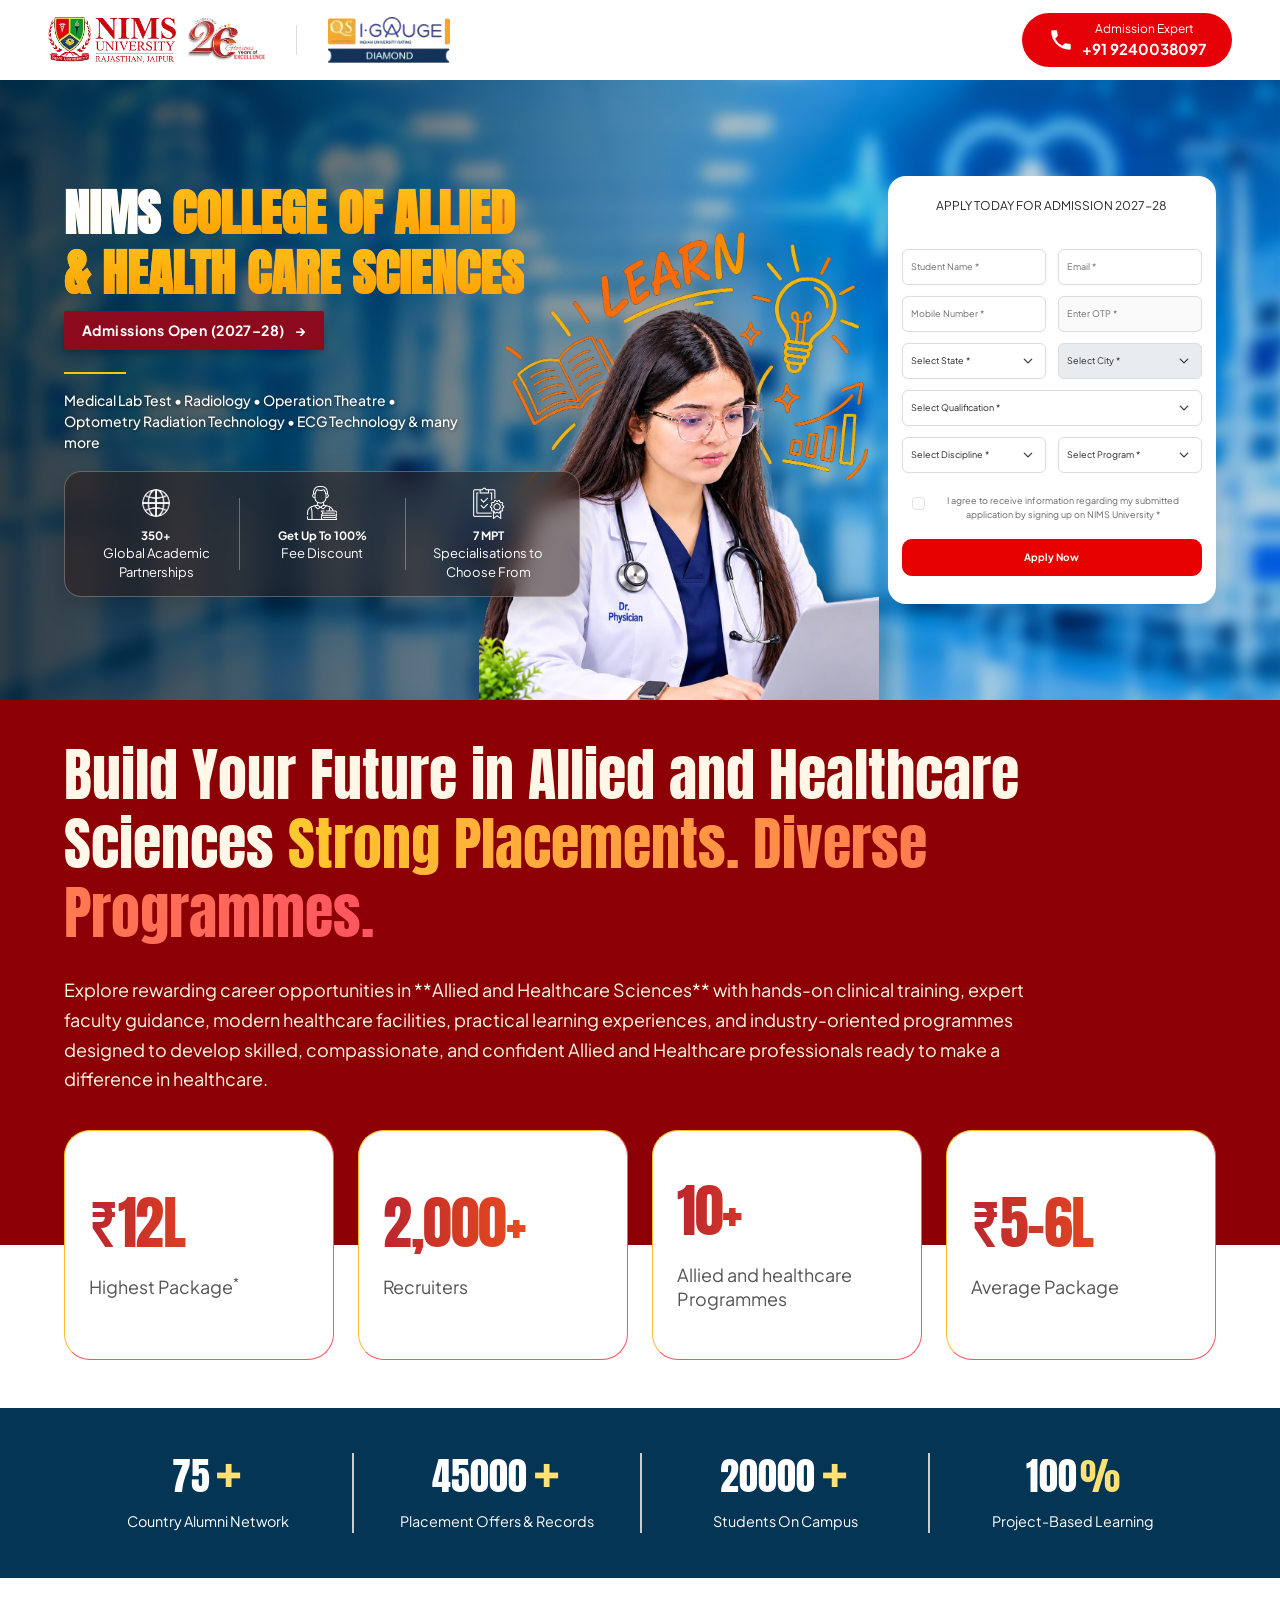
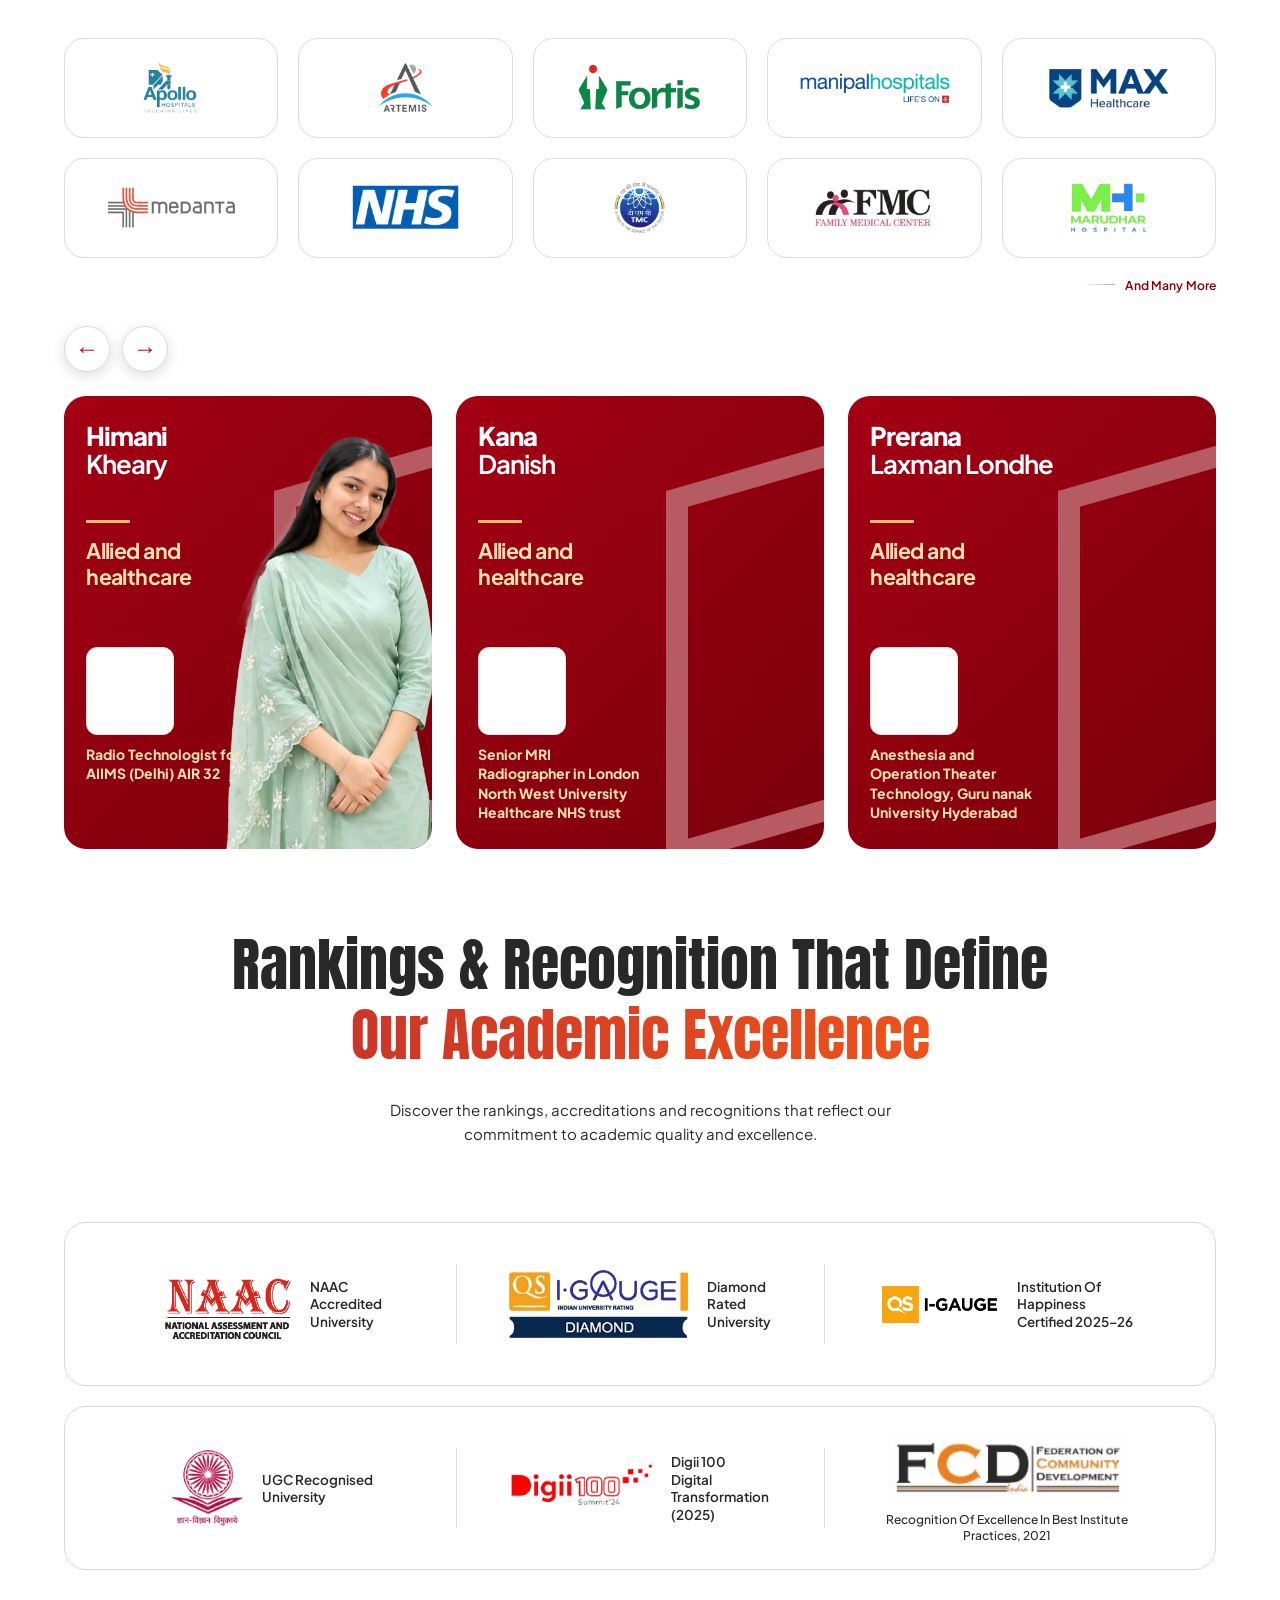
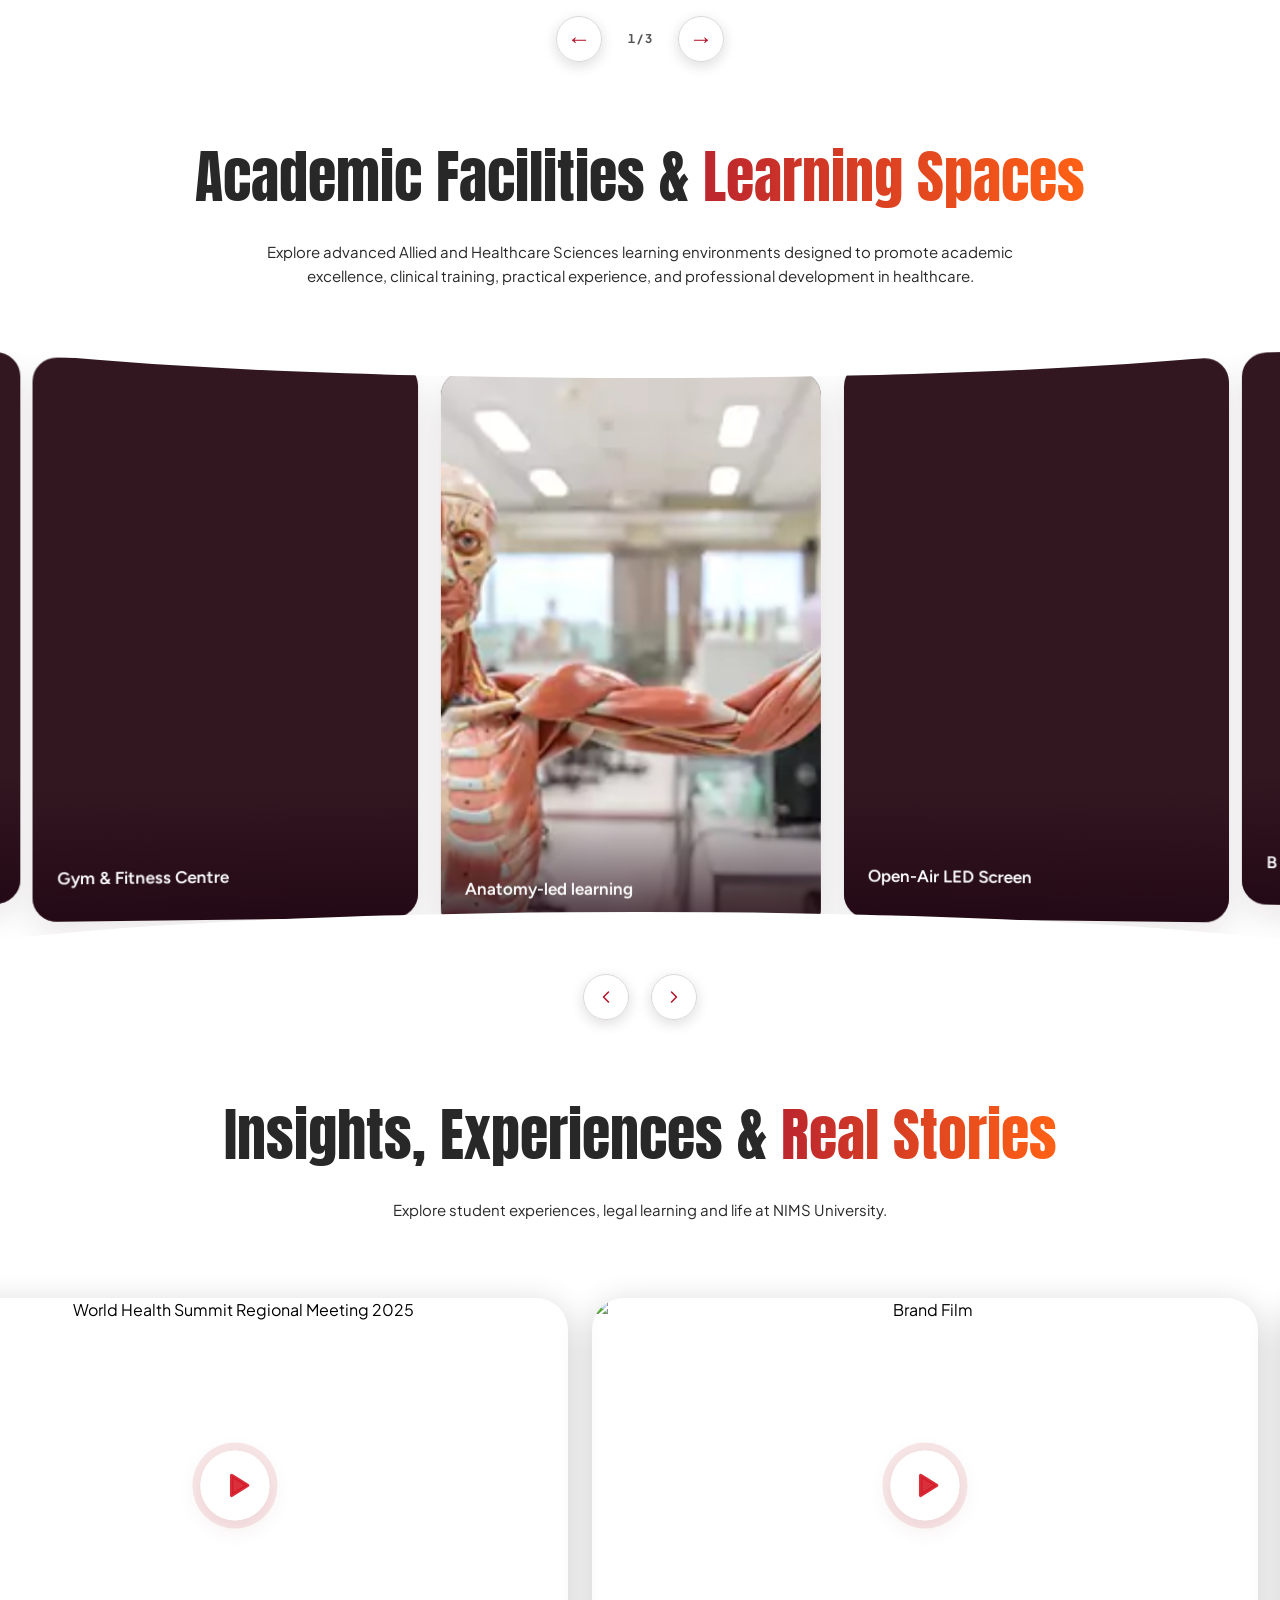
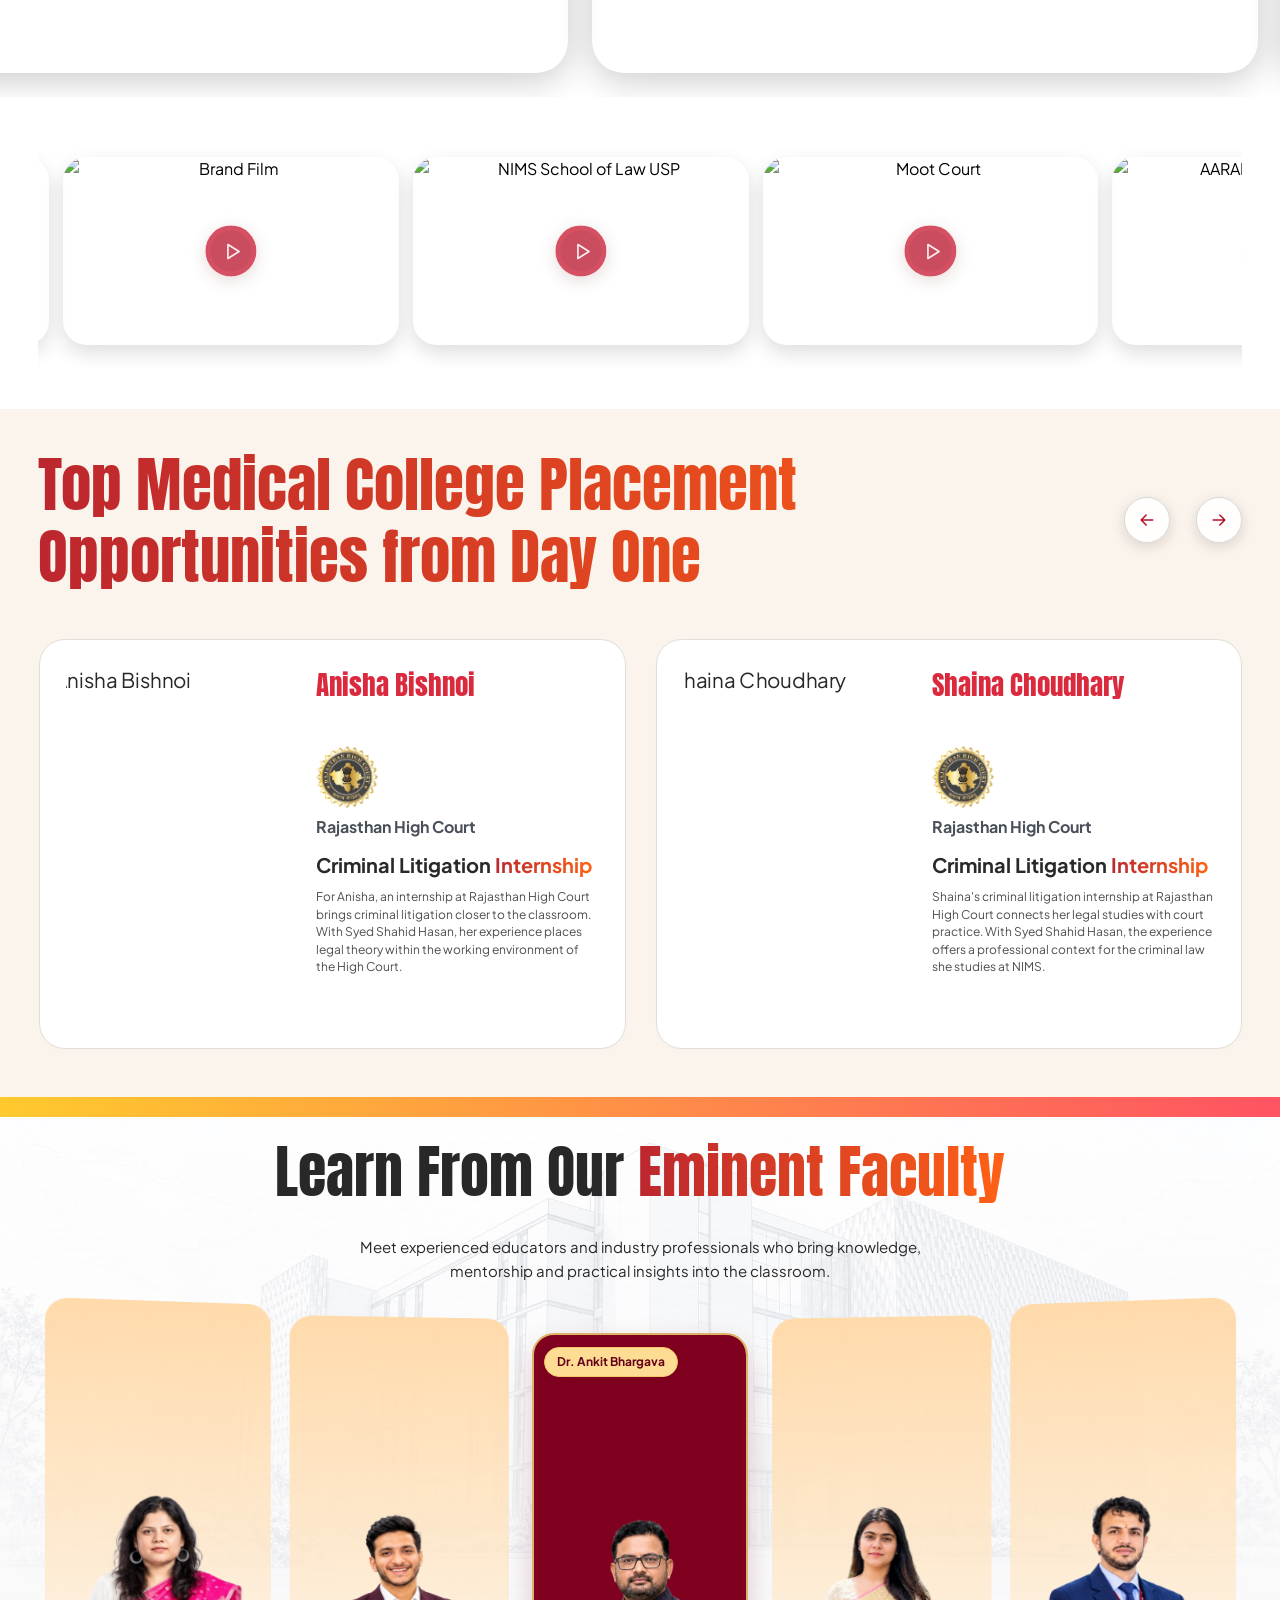
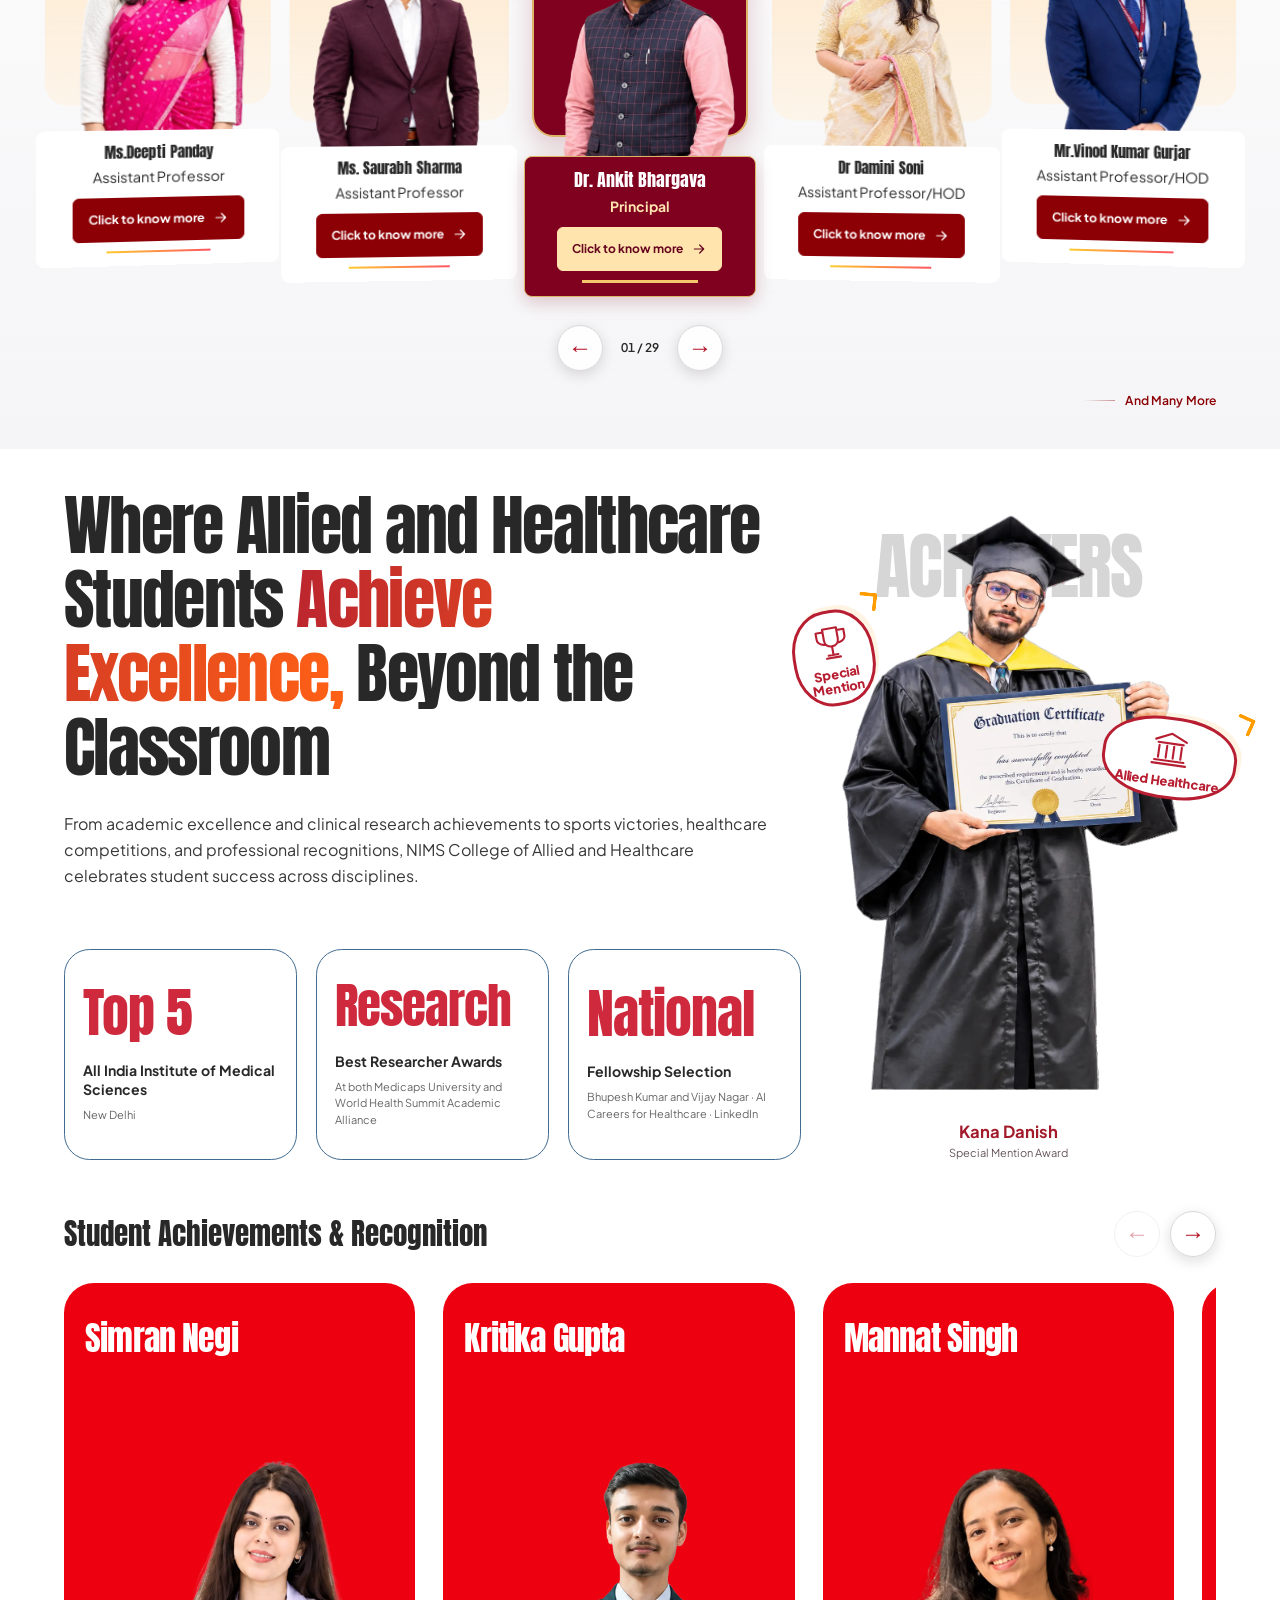
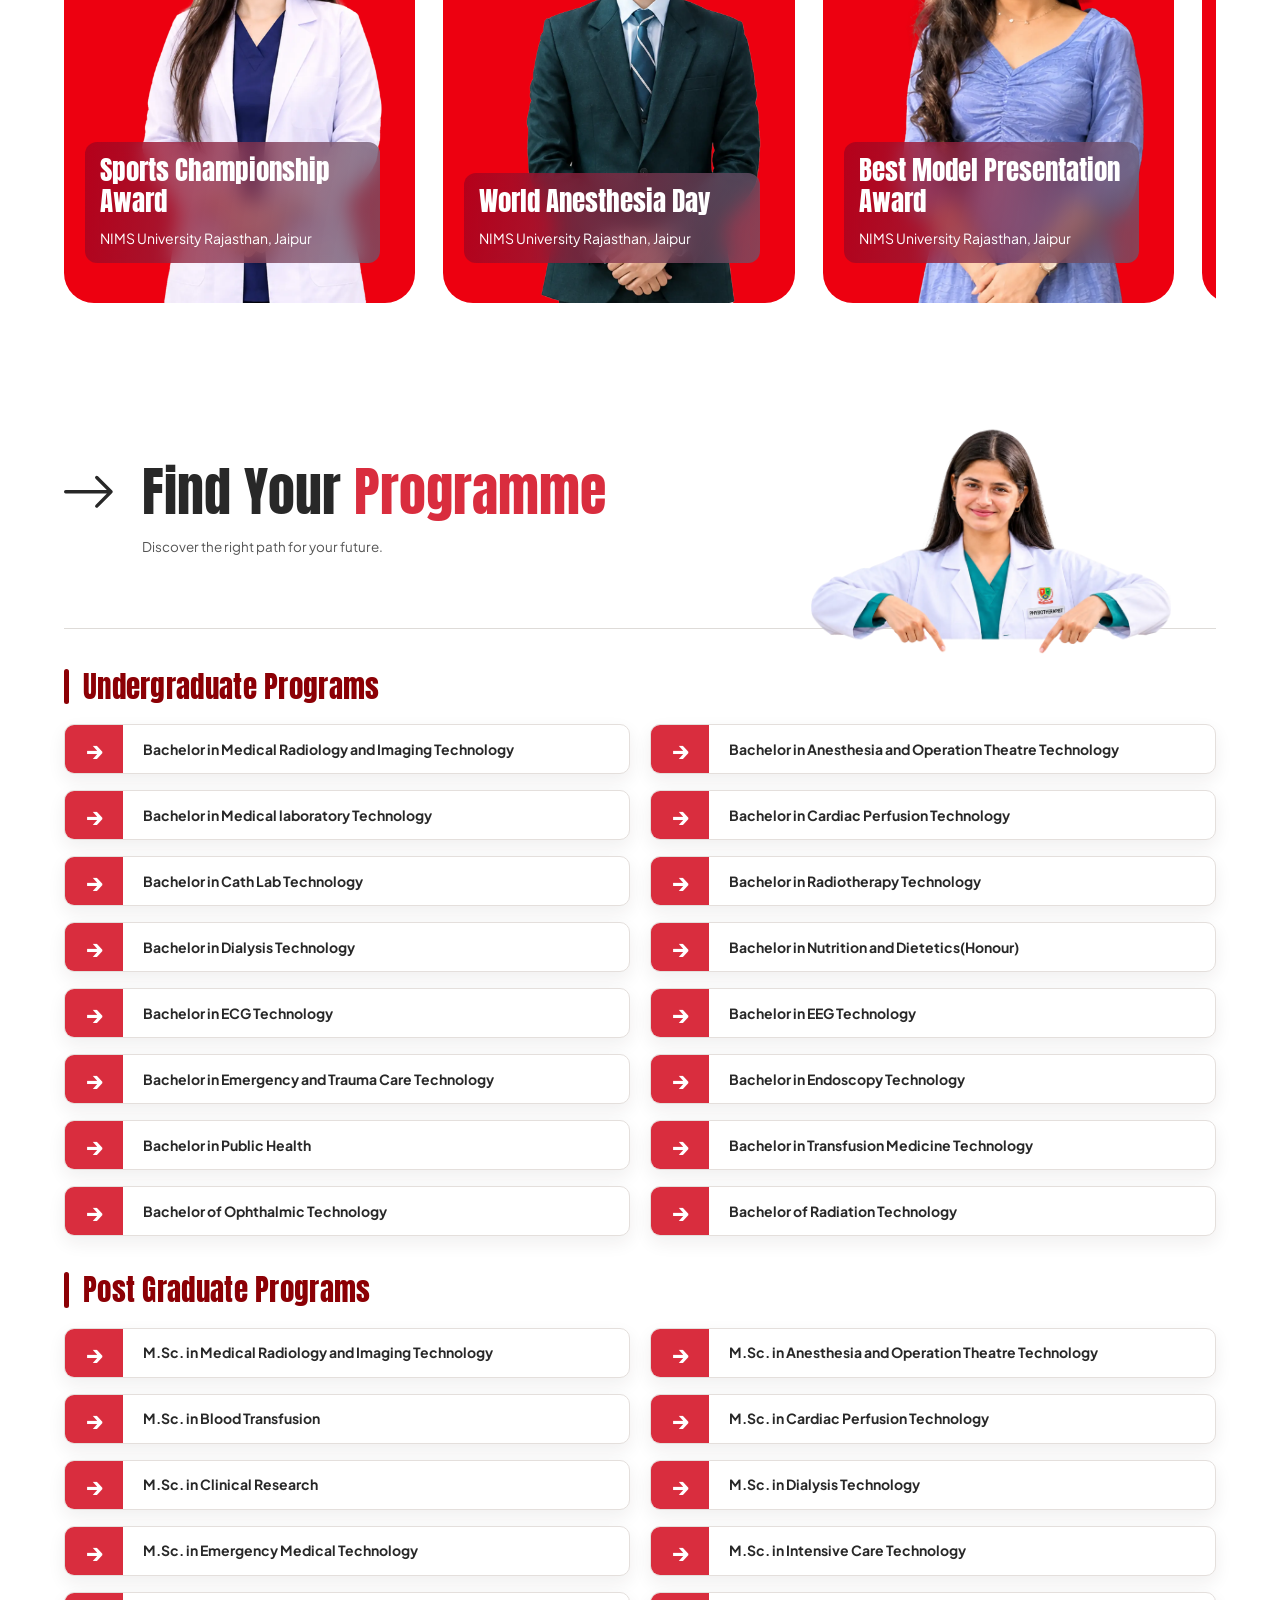
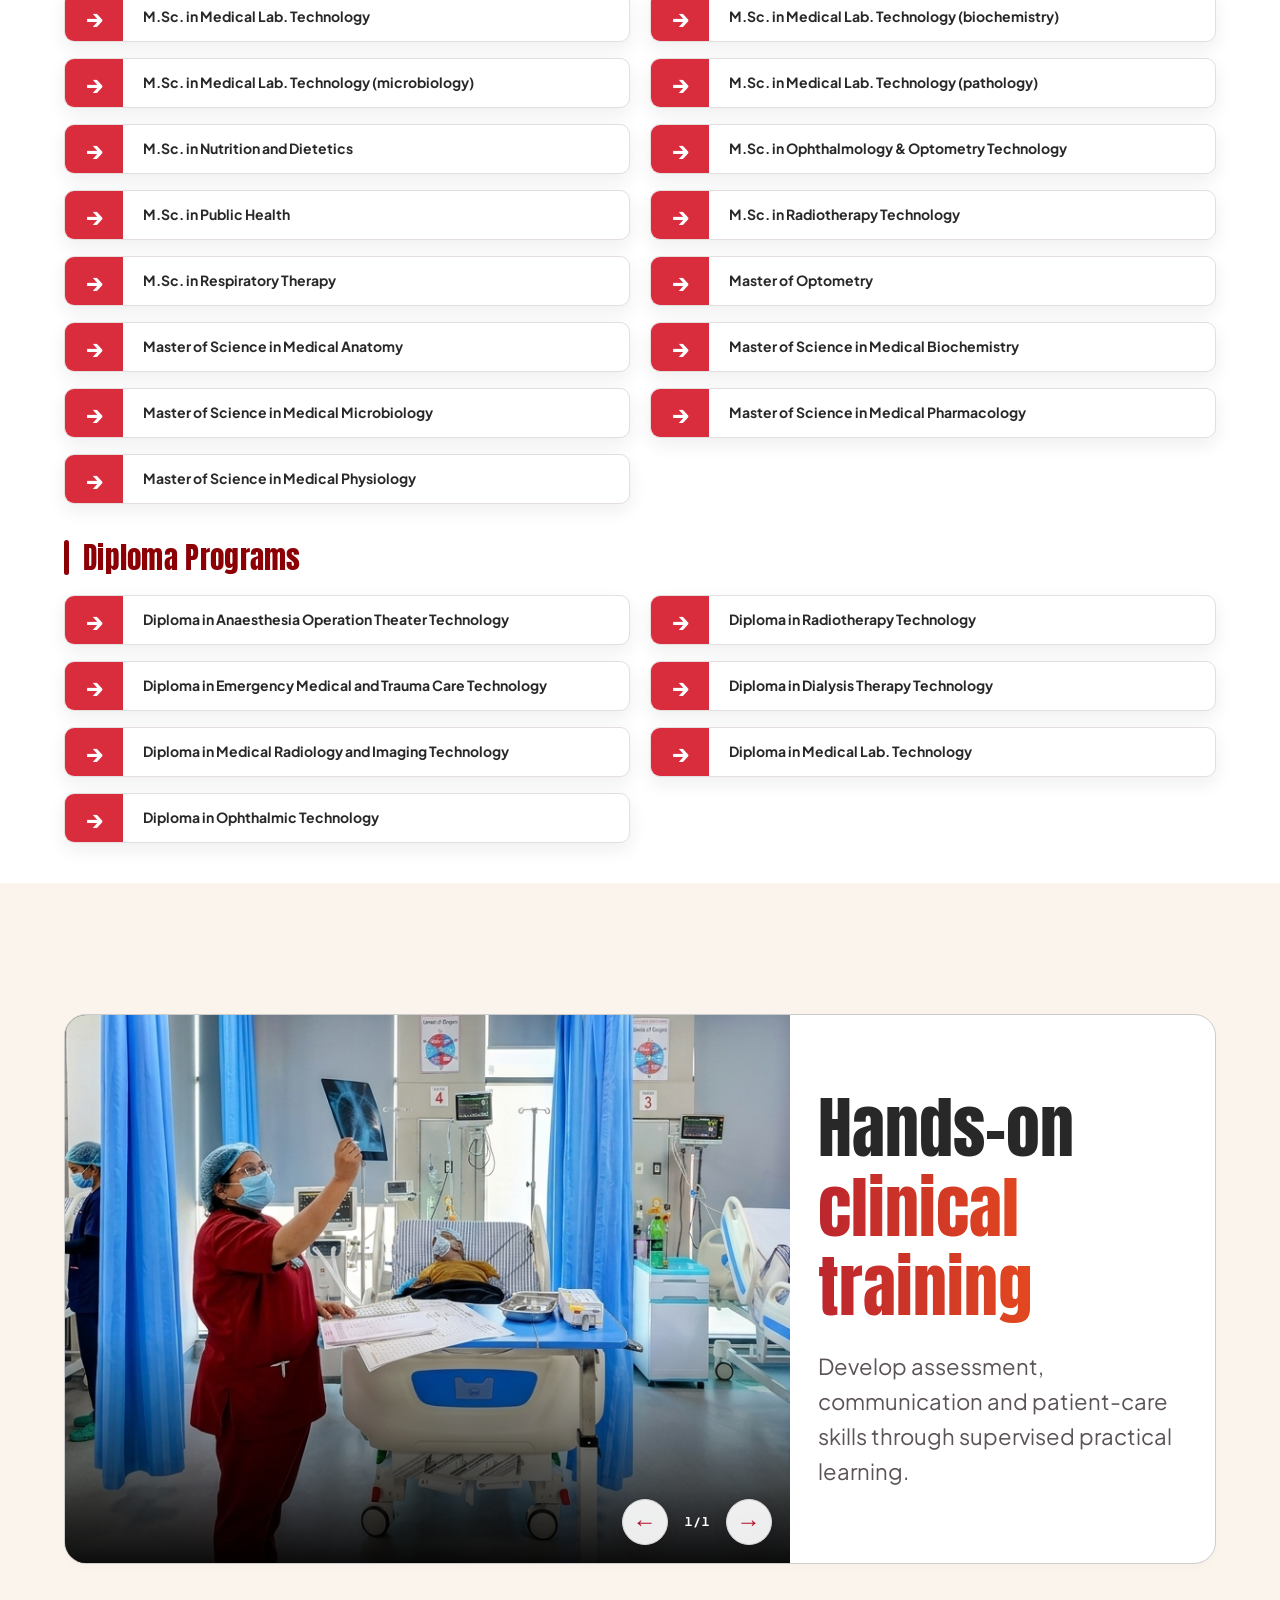
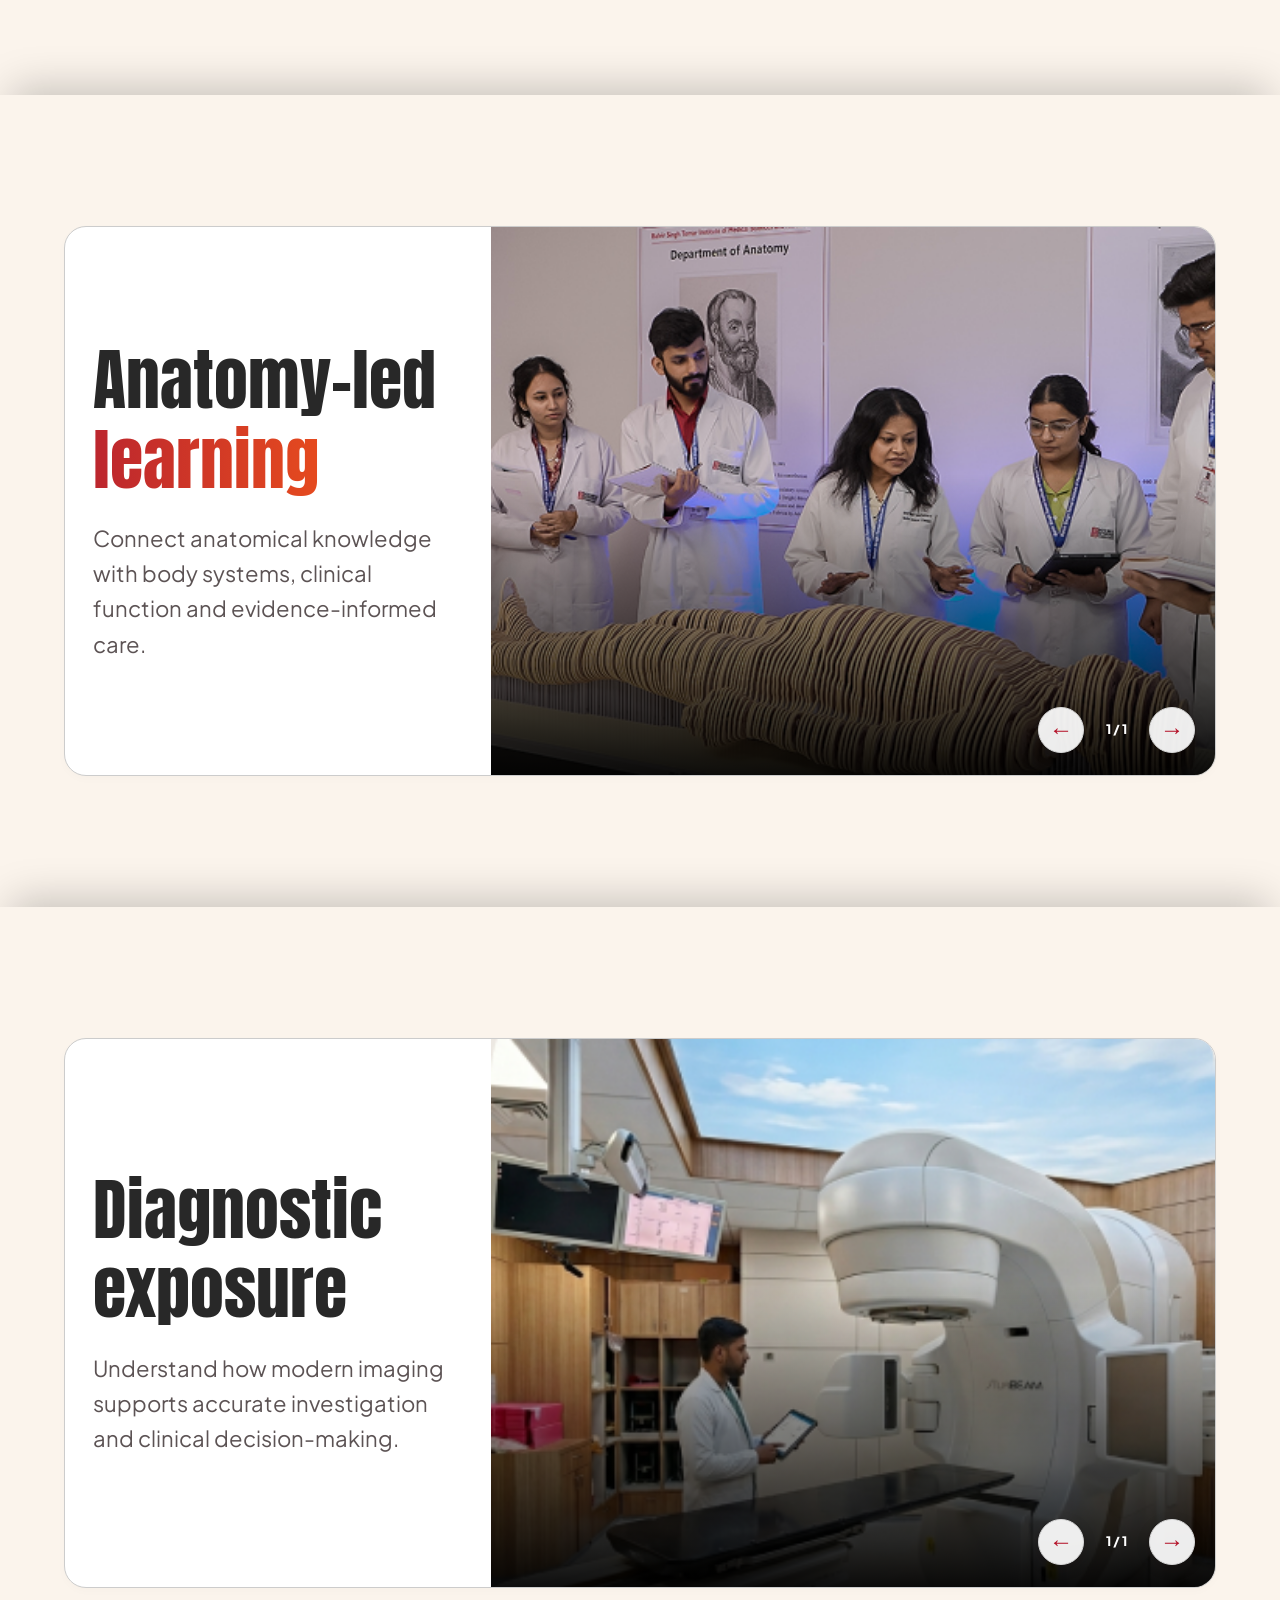
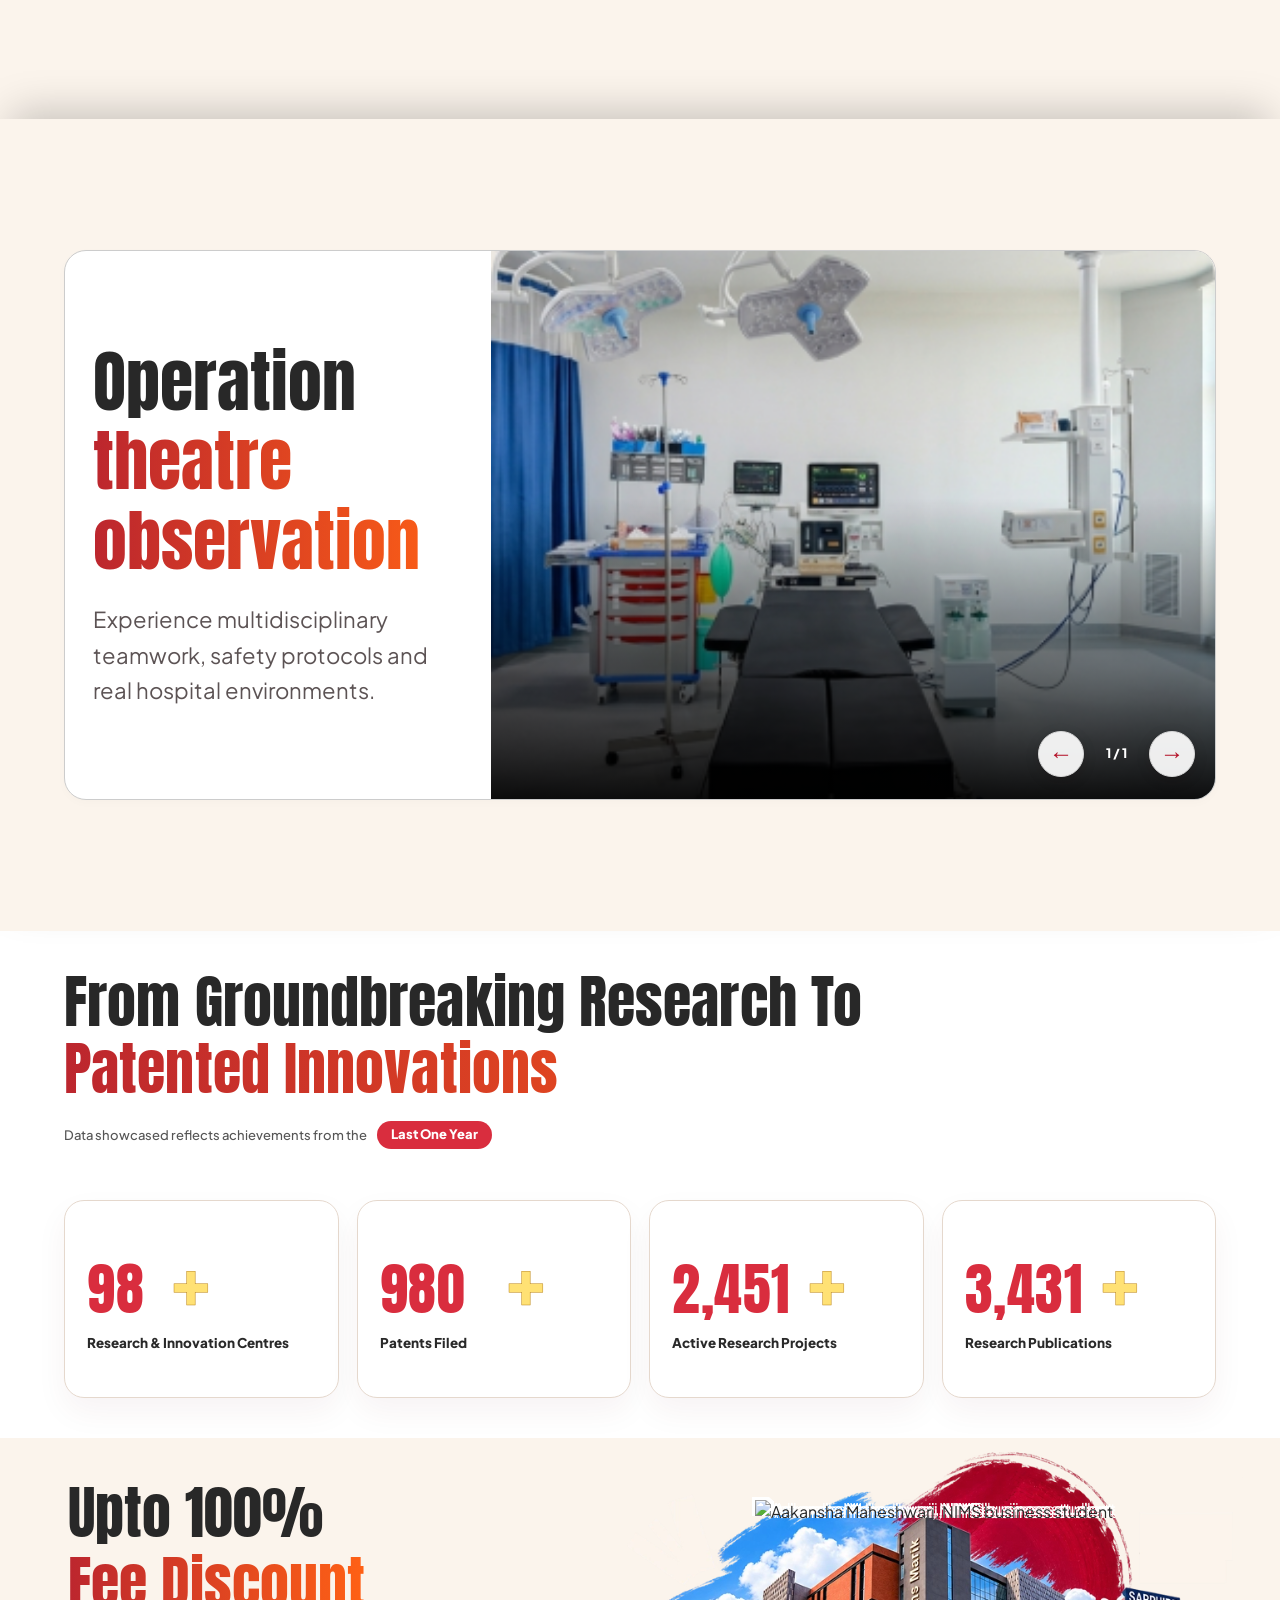
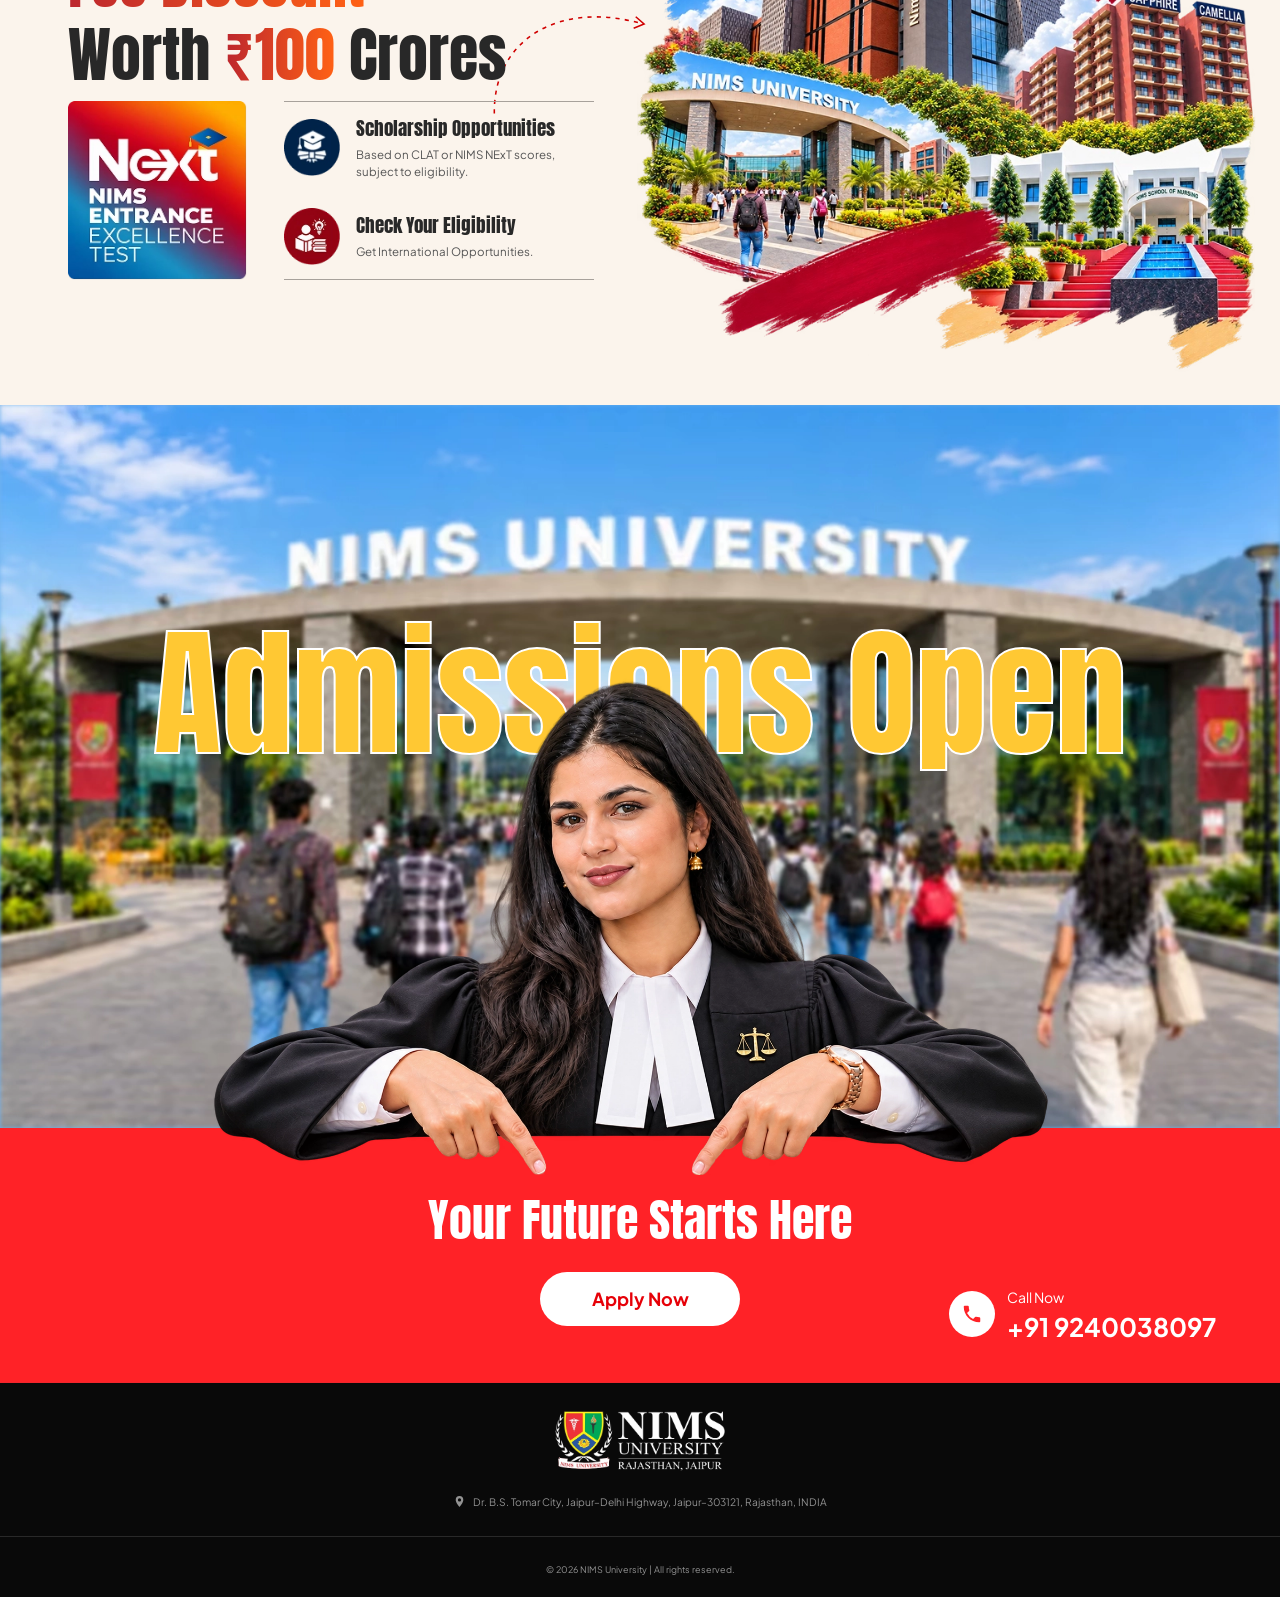
==== index.html @ da692880 "hero section updated" ====
<!DOCTYPE html><html lang="en"><head>
       <meta charset="utf-8">
       <meta content="width=device-width, initial-scale=1" name="viewport">
       <meta content="Explore NIMS School of Law: legal education, moot courts, expert faculty, practical learning and admissions." name="description">
       <meta content="#890006" name="theme-color">
       <title>NIMS College of Allied & Health Care Sciences | Admissions</title>
       <link as="font" crossorigin="" href="fonts/anton.woff2" rel="preload" type="font/woff2">
       <link as="font" crossorigin="" href="fonts/plus-jakarta-sans.woff2" rel="preload" type="font/woff2">
       <link rel="stylesheet" href="https://cdnjs.cloudflare.com/ajax/libs/bootstrap/5.3.8/css/bootstrap.min.css" integrity="sha512-2bBQCjcnw658Lho4nlXJcc6WkV/UxpE/sAokbXPxQNGqmNdQrWqtw26Ns9kFF/yG792pKR1Sx8/Y1Lf1XN4GKA==" crossorigin="anonymous" referrerpolicy="no-referrer">
       <link href="css/style.css" rel="stylesheet">

</head>

<body class="sticky-cta-hidden">
       

       <!-- Site Header -->
       <header class="site-header">
              <div class="header-inner">
                     <a aria-label="NIMS University home" class="brand-lockup" href="#">
                            <img alt="NIMS University Rajasthan, Jaipur" class="nims-logo" decoding="async" height="81" loading="eager" src="images/nims-university-logo.webp" width="229">
                            <img alt="26 glorious years" class="anniversary-logo" decoding="async" height="131" loading="eager" src="images/nims-26th-anniversary.webp" width="233">
                            <span class="brand-divider"></span>
                            <img alt="QS I-GAUGE Diamond" class="igauge-logo" decoding="async" height="53" loading="eager" src="images/qs-i-gauge-diamond-logo.webp" width="141">
                     </a>
                     <a class="admission-phone" href="tel:+919240038097">
                            <svg aria-hidden="true" class="admission-phone-icon" viewBox="0 0 24 24">
                                   <path d="M6.6 10.8a15.5 15.5 0 0 0 6.6 6.6l2.2-2.2a1 1 0 0 1 1-.24c1.1.36 2.3.54 3.6.54a1 1 0 0 1 1 1V20a1 1 0 0 1-1 1C10.6 21 3 13.4 3 4a1 1 0 0 1 1-1h3.5a1 1 0 0 1 1 1c0 1.3.18 2.5.54 3.6a1 1 0 0 1-.24 1z"></path>
                            </svg>
                            <div class="admission-phone-copy">
                                   <span>Admission Expert</span>
                                   <strong>+91 9240038097</strong>
                            </div>
                     </a>
              </div>
       </header>

       <!-- End Site Header -->
       <main id="main-content">

              <!-- Hero and Application Form -->
             <section aria-labelledby="hero-title" class="hero" data-active-index="2" style="--mobile-portrait-base: 165.125px;">
    <div class="hero-backdrop"></div>
    <div class="hero-inner">
     <div class="hero-copy">
      
       <h1 id="hero-title"><span class="hero-title-nims">NIMS</span> <span
                                                 class="hero-title-law">College of Allied<br />& Health Care Sciences</span></h1>
      <p class="admissions-kicker">Medical Lab Test • Radiology • Operation Theatre • Optometry
Radiation Technology • ECG Technology & many more</p>
      <a class="admissions-ribbon" href="#application-form">
       Admissions Open (2027–28)
       <span aria-hidden="true">→</span>
      </a>
      <div class="hero-rule"></div>
      <p class="hero-intro">Medical Lab Test • Radiology • Operation Theatre • Optometry
Radiation Technology • ECG Technology & many more</p>
      <div class="hero-benefits">
       <div>
        <img alt="Dual degree graduation cap" decoding="async" height="67" loading="eager" src="images/globe-icon.png" width="67">
        <p>
         <strong>350+</strong>
         <span>Global Academic Partnerships</span>
        </p>
       </div>
       <div>
        <img alt="Scholarship and fee discount" decoding="async" height="67" loading="eager" src="images/student-icon.avif" width="67">
        <p>
         <strong>Get Up To 100%</strong>
         <span>Fee Discount</span>
        </p>
       </div>
       <div>
        <img alt="Expert faculty and industry guidance" decoding="async" height="67" loading="eager" src="images/quality-icon.avif" width="67">
        <p>
         <strong>7 MPT</strong>
         <span>Specialisations to Choose From</span>
        </p>
       </div>
      </div>
     </div>
     <div aria-label="Dream, learn, achieve and experience at NIMS" class="hero-student hero-rotator" id="hero-portraits" role="group">
      <div aria-hidden="true" class="portrait-slide motion-slide" inert="">
       <img alt="MBA student — Dream" decoding="async" height="1400" fetchpriority="high" loading="eager" src="images/allied-slider01.webp" width="1050">
      </div>
      <div aria-hidden="true" class="portrait-slide motion-slide" inert="">
       <img alt="MBA student — Learn" decoding="async" height="1400" loading="lazy" src="images/allied-slider02.webp" width="1049">
      </div>
      <div aria-hidden="false" class="portrait-slide motion-slide is-current">
       <img alt="MBA student — Achieve" decoding="async" height="1400" loading="lazy" src="images/allied-slider03.webp" width="1049">
      </div>
      <!-- <div aria-hidden="true" class="portrait-slide motion-slide" inert="">
       <img alt="MBA student — Experience" decoding="async" height="1400" loading="lazy" src="images/hero-slide-img.png" width="1049">
      </div> -->
     </div>
     <div class="hero-application-region">
     
     <div class="application-panel" id="apply">
      <div class="application-title">
       <p>Apply Today For Admission 2027-28</p>
       
      </div>
      <form id="application-form" novalidate="">
       <div class="form-error-summary alert alert-danger" hidden="" role="alert" tabindex="-1"></div>
       <div class="row g-3">
        <div class="col-6">
         <label class="visually-hidden" for="student-name">Student Name</label>
         <input autocomplete="name" class="form-control" id="student-name" minlength="2" name="studentName" placeholder="Student Name *" required="">
         <div class="invalid-feedback">Enter your full name.</div>
        </div>
        <div class="col-6">
         <label class="visually-hidden" for="email">Email</label>
         <input autocomplete="email" class="form-control" id="email" name="email" placeholder="Email *" required="" type="email">
         <div class="invalid-feedback">Enter a valid email.</div>
        </div>
        <div class="col-6">
         <label class="visually-hidden" for="mobile">Mobile Number</label>
         <input autocomplete="tel-national" class="form-control" id="mobile" inputmode="numeric" maxlength="10" name="mobile" pattern="[6-9][0-9]{9}" placeholder="Mobile Number *" required="" type="tel">
         <div class="invalid-feedback">Enter a 10-digit Indian mobile number.</div>
        </div>
        <div class="col-6">
         <label class="visually-hidden" for="otp">OTP Verification</label>
         <input aria-describedby="otp-note" class="form-control" disabled="" id="otp" placeholder="Enter OTP *">
         <span class="visually-hidden" id="otp-note">Phone verification will be completed by admissions.</span>
        </div>
        <div class="col-6">
         <label class="visually-hidden" for="state">State</label>
         <select class="form-select" id="state" name="state" required="">
          <option value="">Select State *</option>
         <option value="Andaman and Nicobar Islands">Andaman And Nicobar Islands</option><option value="Andhra Pradesh">Andhra Pradesh</option><option value="Arunachal Pradesh">Arunachal Pradesh</option><option value="Assam">Assam</option><option value="Bihar">Bihar</option><option value="Chandigarh">Chandigarh</option><option value="Chhattisgarh">Chhattisgarh</option><option value="Dadra and Nagar Haveli and Daman and Diu">Dadra And Nagar Haveli And Daman And Diu</option><option value="Delhi">Delhi</option><option value="Goa">Goa</option><option value="Gujarat">Gujarat</option><option value="Haryana">Haryana</option><option value="Himachal Pradesh">Himachal Pradesh</option><option value="Jammu and Kashmir">Jammu And Kashmir</option><option value="Jharkhand">Jharkhand</option><option value="Karnataka">Karnataka</option><option value="Kerala">Kerala</option><option value="Ladakh">Ladakh</option><option value="Lakshadweep">Lakshadweep</option><option value="Madhya Pradesh">Madhya Pradesh</option><option value="Maharashtra">Maharashtra</option><option value="Manipur">Manipur</option><option value="Meghalaya">Meghalaya</option><option value="Mizoram">Mizoram</option><option value="Nagaland">Nagaland</option><option value="Odisha">Odisha</option><option value="Puducherry">Puducherry</option><option value="Punjab">Punjab</option><option value="Rajasthan">Rajasthan</option><option value="Sikkim">Sikkim</option><option value="Tamil Nadu">Tamil Nadu</option><option value="Telangana">Telangana</option><option value="Tripura">Tripura</option><option value="Uttar Pradesh">Uttar Pradesh</option><option value="Uttarakhand">Uttarakhand</option><option value="West Bengal">West Bengal</option></select>
         <div class="invalid-feedback">Select your state.</div>
        </div>
        <div class="col-6">
         <label class="visually-hidden" for="city">City</label>
         <select class="form-select" disabled="" id="city" name="city" required="">
          <option value="">Select City *</option>
         </select>
         <div class="invalid-feedback">Select your city.</div>
        </div>
        <div class="col-12">
         <label class="visually-hidden" for="qualification">Qualification</label>
         <select class="form-select" id="qualification" name="qualification" required="">
          <option value="">Select Qualification *</option>
          <option>Graduate</option>
          <option value="Final year of graduation">Final Year Of Graduation</option>
          <option>Postgraduate</option>
          <option>Other</option>
         </select>
         <div class="invalid-feedback">Select your qualification.</div>
        </div>
        <div class="col-6">
         <label class="visually-hidden" for="discipline">Discipline</label>
         <select class="form-select" id="discipline" name="discipline" required="">
          <option value="">Select Discipline *</option>
          <option>Management</option>
         </select>
         <div class="invalid-feedback">Select a discipline.</div>
        </div>
        <div class="col-6">
         <label class="visually-hidden" for="programme">Programme</label>
         <select class="form-select" id="programme" name="programme" required="">
          <option value="">Select Program *</option>
          <option>MBA</option>
          <option value="MBA in Agribusiness Management">MBA in Agribusiness Management</option>
         </select>
         <div class="invalid-feedback">Select a programme.</div>
        </div>
       </div>
       <div class="form-check consent">
        <input class="form-check-input" id="consent" name="consent" required="" type="checkbox">
        <label class="form-check-label" for="consent">I agree to receive information regarding my submitted application by signing up on NIMS University *</label>
        <div class="invalid-feedback">Please confirm your consent.</div>
       </div>
       <button class="btn btn-nims w-100" type="submit">Apply Now</button>
       <div class="form-status" hidden="" id="form-status" role="status" tabindex="-1"></div>
      </form>
     </div></div>
    </div>
   </section>

              <!-- End Hero and Application Form -->

              <section aria-label="Apply for law admission" class="mobile-application-section" id="mobile-application" hidden=""></section>

              <!-- industry integrated Learning -->
              <!-- <section aria-labelledby="industry-title" class="industry section-space" id="industry">
    <div class="content-width">
     <div class="industry-heading">
      <div>
       <h2 id="industry-title">
        NIMS Global
        <br/>
        <span>Industry Integrated</span>
        Learning
       </h2>
       <p>Bridging academic excellence with real-world industry exposure to create future-ready global professionals.</p>
      </div>
      <img alt="Industry integrated learning at NIMS" class="industry-illustration" decoding="async" height="498" loading="lazy" src="images/from-classroom-to-corporate-careers.webp" width="1400"/>
     </div>
     <div aria-label="Industry learning partners" class="industry-partners">
      <div>
       <img alt="SAP" decoding="async" height="700" loading="lazy" src="images/sap-logo.webp" width="1400"/>
       <span>
        Marketing &
        <br/>
        Business Analytics
       </span>
      </div>
      <div>
       <img alt="KPMG" decoding="async" height="91" loading="lazy" src="images/recruiter-kpmg.webp" width="172"/>
       <span>
        FinTech &
        <br/>
        Finance
       </span>
      </div>
      <div>
       <img alt="EY" decoding="async" height="1144" loading="lazy" src="images/ey-logo.webp" width="1375"/>
       <span>
        Human Resources
        <br/>
        & Operations
       </span>
      </div>
      <div>
       <img alt="OM Logistics" decoding="async" height="700" loading="lazy" src="images/om-logistics-logo-with-tagline.webp" width="1400"/>
       <span>
        Logistics &
        <br/>
        Supply Chain
       </span>
      </div>
     </div>
     <ul aria-label="Industry integrated learning benefits" class="industry-benefit-cards" id="industry-benefits" tabindex="0">
      <li class="industry-benefit-card">
       <figure class="industry-benefit-photo">
        <img alt="A student receiving a complimentary laptop" decoding="async" height="927" loading="lazy" src="images/laptop-handover-ceremony.webp" width="1697"/>
       </figure>
       <h3>Complimentary Laptop</h3>
      </li>
      <li class="industry-benefit-card">
       <figure class="industry-benefit-photo">
        <img alt="Students building interview and workplace skills" decoding="async" height="1024" loading="lazy" src="images/startup-team-brainstorming.webp" width="1536"/>
       </figure>
       <h3>Interview Preparation</h3>
      </li>
      <li class="industry-benefit-card">
       <figure class="industry-benefit-photo">
        <img alt="OM Logistics Supply Chain" class="industry-intern-logo" decoding="async" height="817" loading="lazy" src="images/om-logistics-supply-chain-logo.webp" width="1923"/>
        <img alt="NIMS business student ready for an internship" class="industry-intern-portrait" decoding="async" height="1536" loading="lazy" src="images/admission-counsellor-student.webp" width="1024"/>
       </figure>
       <h3>Paid Internship In Top MNCs</h3>
      </li>
      <li class="industry-benefit-card">
       <figure class="industry-benefit-photo">
        <img alt="NIMS students collaborating in a professional workspace" decoding="async" height="1024" loading="lazy" src="images/industry-interview-preparation.webp" width="1536"/>
       </figure>
       <h3>Placement Opportunities</h3>
      </li>
      <li class="industry-benefit-card">
       <figure class="industry-benefit-photo">
        <img alt="NIMS student with industry certification and leading company logos" class="industry-certification" decoding="async" height="1024" loading="lazy" src="images/industry-certification-student.webp" width="1535"/>
       </figure>
       <h3>Industry Certifications</h3>
      </li>
      <!-- <li class="industry-benefit-card">
       <figure class="industry-benefit-photo">
        <img alt="Furnished student accommodation with beds, study desks and wardrobes" decoding="async" height="788" loading="lazy" src="images/campus-topaz-hostel-room.webp" width="1400"/>
       </figure>
       <h3>
      Fully A/C Accommodation
       </h3>
      </li> 
     </ul>
     <div aria-label="Industry benefit navigation" class="industry-benefit-controls" hidden="" role="group">
      <button aria-controls="industry-benefits" aria-label="Previous industry benefit" data-benefit-previous="" type="button">←</button>
      <span>Explore benefits</span>
      <button aria-controls="industry-benefits" aria-label="Next industry benefit" data-benefit-next="" type="button">→</button>
     </div>
    </div>
   </section> -->

              <!-- End Industry Integrated Learning -->

              <!-- Placement Highlights and Recruiters -->
              <section class="placements" id="placements">
                     <div class="placement-highlight law-placement-highlight">
                            <div class="content-width">
                                   <div class="placement-intro">
                                          <h2>
                                                 Build Your Future in Allied and Healthcare Sciences <span>Strong Placements. Diverse Programmes.</span>
                                          </h2>
                                          <p>Explore rewarding career opportunities in **Allied and Healthcare Sciences** with hands-on clinical training, expert faculty guidance, modern healthcare facilities, practical learning experiences, and industry-oriented programmes designed to develop skilled, compassionate, and confident Allied and Healthcare professionals ready to make a difference in healthcare.
</p>
                                   </div>
                                   <div aria-label="Law placement highlights" class="package-grid law-placement-metrics">
                                          <article>
                                                 <strong>₹12L</strong>
                                                 <p>Highest Package<sup>*</sup></p>
                                          </article>
                                          <article>
                                                 <strong>2,000+</strong>
                                                 <p>Recruiters</p>
                                          </article>
                                          <article>
                                                 <strong>10+</strong>
                                                 <p>Allied and healthcare Programmes</p>
                                          </article>
                                          <article>
                                                 <strong>₹5–6L</strong>
                                                 <p>Average Package</p>
                                          </article>
                                   </div>
                            </div>
                     </div>
                     <div class="stats-band">
                            <div class="content-width">
                                   <div>
                                          <strong>
                                                 <bdi class="count-up" data-count-up="">75</bdi>
                                                 <small>+</small>
                                          </strong>
                                          <span>Country Alumni Network</span>
                                   </div>
                                   <div>
                                          <strong>
                                                 <bdi class="count-up" data-count-up="">45000</bdi>
                                                 <small>+</small>
                                          </strong>
                                          <span>Placement Offers &amp; Records</span>
                                   </div>
                                   <div>
                                          <strong>
                                                 <bdi class="count-up" data-count-up="">20000</bdi>
                                                 <small>+</small>
                                          </strong>
                                          <span>Students On Campus</span>
                                   </div>
                                   <div>
                                          <strong><bdi class="count-up" data-count-up="">100</bdi><span class="stats-percent">%</span></strong>
                                          <span>Project-Based Learning</span>
                                   </div>
                            </div>
                     </div>
                     <div class="content-width placement-bottom">
                            <div aria-label="Law recruiter and organisation logos" class="recruiters-grid law-recruiters-grid">
                                   <div class="recruiter">
                                          <img alt="EY Law" decoding="async" height="1024" loading="lazy" src="images/logo/apollo.webp" width="1536">
                                   </div>
                                   <div class="recruiter">
                                          <img alt="ARV Chambers of Law" decoding="async" height="724" loading="lazy" src="images/logo/artemis.webp" width="2172">
                                   </div>
                                   <div class="recruiter" style="--logo-max-width:114px">
                                          <img alt="Amicus Publico" decoding="async" height="76" loading="lazy" src="images/logo/fortis.webp" width="76">
                                   </div>
                                   <div class="recruiter" style="--logo-max-width:110px">
                                          <img alt="Ram and Rama Law Office" decoding="async" height="55" loading="lazy" src="images/logo/manipal.webp" width="73">
                                   </div>
                                   <div class="recruiter" style="--logo-max-width:132px">
                                          <img alt="Chhikara Associates" decoding="async" height="36" loading="lazy" src="images/logo/max_health_care.webp" width="88">
                                   </div>
                                   <div class="recruiter">
                                          <img alt="Government of India" decoding="async" height="809" loading="lazy" src="images/logo/medanta.webp" width="1942">
                                   </div>
                                   <div class="recruiter" style="--logo-max-width:101px">
                                          <img alt="High Court of Sikkim" decoding="async" height="67" loading="lazy" src="images/logo/NHS.webp" width="67">
                                   </div>
                                   <div class="recruiter" style="--logo-max-width:159px">
                                          <img alt="LawSikho" decoding="async" height="26" loading="lazy" src="images/logo/TMC.webp" width="106">
                                   </div>
                                   <div class="recruiter" style="--logo-max-width:165px">
                                          <img alt="Sherwani Advocate" decoding="async" height="36" loading="lazy" src="images/logo/FMC.webp" width="112">
                                   </div>
                                   <div class="recruiter" style="--logo-max-width:165px">
                                          <img alt="Shriram General Insurance" decoding="async" height="55" loading="lazy" src="images/logo/physio01.webp" width="112">
                                   </div>
                                   <!-- <div class="recruiter">
                                          <img alt="TeamLease Digital" decoding="async" height="750" loading="lazy" src="images/TeamLease%20Digital%20Logo%20%281%29.webp" width="2098">
                                   </div>
                                   <div class="recruiter">
                                          <img alt="Sekura" decoding="async" height="778" loading="lazy" src="images/Sekura%20Safe%20Secure%20Sustainable%20Logo%20%281%29.webp" width="2021">
                                   </div>
                                   <div class="recruiter" style="--logo-max-width:74px">
                                          <img alt="Legal services monogram" decoding="async" height="49" loading="lazy" src="images/hlogo.webp" width="49">
                                   </div>
                                   <div class="recruiter" style="--logo-max-width:54px">
                                          <img alt="KP legal firm monogram" decoding="async" height="32" loading="lazy" src="images/kp_aslogo.webp" width="36">
                                   </div>
                                   <div class="recruiter" style="--logo-max-width:113px">
                                          <img alt="Advocates and Legal Consultants" decoding="async" height="75" loading="lazy" src="images/telogo.webp" width="75">
                                   </div> -->
                            </div>
                            <p class="collection-more">And Many More</p>
                            <div aria-labelledby="alumni-title" aria-roledescription="carousel" class="management-placements law-alumni-placements" role="region">
                                   <div class="law-alumni-heading">
                                          <!-- <h2 id="alumni-title">Our Alumni. <span>Their Success.</span></h2> -->
                                          <div aria-label="Placement Slider Controls" class="management-placement-controls" role="group">
                                                 <button aria-controls="management-placement-track" aria-label="Previous Placement Cards" data-placement-prev="" type="button">
                                                        <span aria-hidden="true">←</span>
                                                 </button>
                                                 <button aria-controls="management-placement-track" aria-label="Next Placement Cards" data-placement-next="" type="button">
                                                        <span aria-hidden="true">→</span>
                                                 </button>
                                                 <span aria-atomic="true" aria-live="polite" class="visually-hidden" role="status"></span>
                                          </div>
                                   </div>
                                   <div aria-label="Student Placement Highlights" class="placement-cards" id="management-placement-track" tabindex="0">
                                          <article aria-label="1 of 19: Himani Kheary" class="placement-card law-placement-card" data-student="rashmi-sharma" role="group">
                                                 <div class="placement-copy">
                                                        <div class="law-placement-details">
                                                               <h3>Himani <br> <span>Kheary</span></h3>
                                                               <hr>
                                                               <p class="law-placement-role">Allied and healthcare</p>
                                                        </div>


                                                        <div class="law-placement-destination">
                                                               <div class="law-placement-logos">
                                                                      <div class="law-placement-badge law-placement-badge--logo law-placement-badge--rjs">
                                                                             <img alt="Radio Technologist for AIIMS (Delhi) AIR  32" decoding="async" loading="lazy" src="images/himani-kheary-logo.webp">
                                                                      </div>
                                                               </div>

                                                               <p class="law-placement-organisation">Radio Technologist for AIIMS (Delhi) AIR  32</p>
                                                        </div>
                                                 </div>
                                                 <img alt="Himani Kheary" class="placement-card-person" decoding="async" height="1536" loading="lazy" src="images/himani-kheary.webp" width="1024">
                                          </article>
                                          <article aria-label="2 of 19: Shraddha Sharma" class="placement-card law-placement-card" data-student="shraddha-sharma" role="group">
                                                 <div class="placement-copy">
                                                        <div class="law-placement-details">
                                                               <h3>Kana <br> <span>Danish</span></h3>
                                                               <hr>
                                                               <p class="law-placement-role">Allied and healthcare</p>
                                                        </div>


                                                        <div class="law-placement-destination">
                                                               <div class="law-placement-logos">
                                                                      <div class="law-placement-badge law-placement-badge--logo law-placement-badge--judiciary">
                                                                             <img alt="Senior MRI Radiographer in London North West University Healthcare NHS trust" decoding="async" loading="lazy" src="images/kana-danish-logo.webp">
                                                                      </div>
                                                               </div>

                                                               <p class="law-placement-organisation">Senior MRI Radiographer in London North West University Healthcare NHS trust</p>
                                                        </div>
                                                 </div>
                                                 <img alt="Kana Danish" class="placement-card-person" decoding="async" height="1536" loading="lazy" src="images/kana-danish.webp" width="1024">
                                          </article>
                                          <article aria-label="3 of 19: Parul Jain" class="placement-card law-placement-card" data-student="parul-jain" role="group">
                                                 <div class="placement-copy">
                                                        <div class="law-placement-details">
                                                               <h3>Prerana <br> <span>Laxman Londhe</span></h3>
                                                               <hr>
                                                               <p class="law-placement-role">Allied and healthcare</p>
                                                        </div>


                                                        <div class="law-placement-destination">
                                                               <div class="law-placement-logos">
                                                                      <div class="law-placement-badge law-placement-badge--logo law-placement-badge--rjs">
                                                                             <img alt="Anesthesia and Operation Theater Technology" decoding="async" loading="lazy" src="images/prerana-laxman-londhe-logo.webp">
                                                                      </div>
                                                               </div>

                                                               <p class="law-placement-organisation">Anesthesia and Operation Theater Technology, Guru nanak University Hyderabad</p>
                                                        </div>
                                                 </div>
                                                 <img alt="Prerana Laxman Londhe" class="placement-card-person" decoding="async" height="1536" loading="lazy" src="images/prerana-laxman-londhe.webp" width="1024">
                                          </article>
                                          <article aria-label="4 of 19: Kavita Gehlot" class="placement-card law-placement-card" data-student="kavita-gehlot" role="group">
                                                 <div class="placement-copy">
                                                        <div class="law-placement-details">
                                                               <h3>Anushka</span></h3>
                                                               <hr>
                                                               <p class="law-placement-role">Allied and healthcare</p>
                                                        </div>


                                                        <div class="law-placement-destination">
                                                               <div class="law-placement-logos">
                                                                      <div class="law-placement-badge law-placement-badge--logo law-placement-badge--academy">
                                                                             <img alt="Radiation Safety & Imaging Laboratory(Ranchi)" decoding="async" loading="lazy" src="images/anushka-logo.webp">
                                                                      </div>
                                                               </div>

                                                               <p class="law-placement-organisation">Radiation Safety & Imaging Laboratory(Ranchi)</p>
                                                        </div>
                                                 </div>
                                                 <img alt="Anushka" class="placement-card-person" decoding="async" height="1536" loading="lazy" src="images/anushka.webp" width="1024">
                                          </article>
                                          <article aria-label="5 of 19: Arpit Tyagi" class="placement-card law-placement-card" data-student="arpit-tyagi" role="group">
                                                 <div class="placement-copy">
                                                        <div class="law-placement-details">
                                                               <h3>Satish <br> <span>Sharma</span></h3>
                                                               <hr>
                                                               <p class="law-placement-role">Allied and healthcare</p>
                                                        </div>


                                                        <div class="law-placement-destination">
                                                               <div class="law-placement-logos">
                                                                      <div class="law-placement-badge law-placement-badge--logo law-placement-badge--court">
                                                                             <img alt="Heart Surgery (KGMU), Lucknow" decoding="async" loading="lazy" src="images/satish-sharma-logo.webp">
                                                                      </div>
                                                               </div>

                                                               <p class="law-placement-organisation">Heart Surgery (KGMU), Lucknow</p>
                                                        </div>
                                                 </div>
                                                 <img alt="Satish Sharma" class="placement-card-person" decoding="async" height="1536" loading="lazy" src="images/satish-sharma.webp" width="1024">
                                          </article>
                                          <article aria-label="6 of 19: Sudha Sharma" class="placement-card law-placement-card" data-student="sudha-sharma" role="group">
                                                 <div class="placement-copy">
                                                        <div class="law-placement-details">
                                                               <h3>Shaik <br> <span>Nizamuddin</span></h3>
                                                               <hr>
                                                               <p class="law-placement-role">Allied and healthcare</p>
                                                        </div>


                                                        <div class="law-placement-destination">
                                                               <!-- <div class="law-placement-logos">
                                                                      <div class="law-placement-badge law-placement-badge--logo law-placement-badge--court">
                                                                             <img alt="High Court of Judicature at Allahabad logo" decoding="async" loading="lazy" src="images/allahabad-high-court-logo.webp">
                                                                      </div>
                                                               </div> -->

                                                               <p class="law-placement-organisation">Patient Monitoring & Critical Care Laboratory</p>
                                                        </div>
                                                 </div>
                                                 <img alt="Shaik Nizamuddin" class="placement-card-person" decoding="async" height="1536" loading="lazy" src="images/shaik-nizamuddin.webp" width="1024">
                                          </article>
                                          <!-- <article aria-label="7 of 19: Shihab Mecheri Rahman" class="placement-card law-placement-card law-placement-card--enhanced" data-student="shihab-mecheri-rahman" role="group">
                                                 <div class="placement-copy">
                                                        <div class="law-placement-details">
                                                               <h3>Shihab<br> <span>Mecheri Rahman</span></h3>
                                                               <hr>
                                                               <p class="law-placement-role">Allied and healthcare</p>
                                                        </div>
                                                        <div class="law-placement-destination">
                                                               <div class="law-placement-logos">
                                                                      <div class="law-placement-badge law-placement-badge--logo">
                                                                             <img alt="Eranad Knowledge City logo" decoding="async" loading="lazy" src="images/alumni-eranad-knowledge-city-logo.webp">
                                                                      </div>
                                                                      <div class="law-placement-badge law-placement-badge--logo">
                                                                             <img alt="Malabar Academic City logo" decoding="async" loading="lazy" src="images/alumni-malabar-academic-city-logo.webp">
                                                                      </div>
                                                               </div>
                                                               <p class="law-placement-organisation">Eranad Knowledge
                                                                      City, Malabar Academic City, Supriya Hospital, CXO
                                                                      Business Ventures</p>
                                                        </div>
                                                 </div>
                                                 <img alt="Shihab Mecheri Rahman, Chief Executive Officer" class="placement-card-person" decoding="async" height="1536" loading="lazy" src="images/shihab-mecheri-rahman-portrait-regenerated.webp" width="1024">
                                          </article> -->
                                          <!-- <article aria-label="8 of 19: Vipin Rainiwal" class="placement-card law-placement-card law-placement-card--enhanced" data-student="vipin-rainiwal" role="group">
                                                 <div class="placement-copy">
                                                        <div class="law-placement-details">
                                                               <h3>Vipin<br> <span>Rainiwal</span></h3>
                                                               <hr>
                                                               <p class="law-placement-role">Allied and healthcare</p>
                                                        </div>


                                                        <div class="law-placement-destination">
                                                               <div class="law-placement-logos">
                                                                      <div class="law-placement-badge law-placement-badge--logo law-placement-badge--brookfield">
                                                                             <img alt="Brookfield logo" decoding="async" loading="lazy" src="images/brookfield.png">
                                                                      </div>
                                                               </div>
                                                               <p class="law-placement-organisation">Brookfield Towers
                                                                      Company</p>
                                                        </div>
                                                 </div>
                                                 <img alt="Vipin Rainiwal, State Legal &amp; Compliance Head" class="placement-card-person" decoding="async" height="1536" loading="lazy" src="images/vipin-rainiwal-portrait-regenerated.webp" width="1024">
                                          </article> -->
                                          <!-- <article aria-label="9 of 19: Mayilsami K." class="placement-card law-placement-card law-placement-card--enhanced" data-student="mayilsami-k" role="group">
                                                 <div class="placement-copy">
                                                        <div class="law-placement-details">
                                                               <h3>Mayilsami<br> <span>K.</span></h3>
                                                               <hr>
                                                               <p class="law-placement-role">Allied and healthcare</p>
                                                        </div>
                                                        <div class="law-placement-destination">
                                                               <div class="law-placement-logos">
                                                                      <div class="law-placement-badge law-placement-badge--logo">
                                                                             <img alt="Supreme Court of India logo" decoding="async" loading="lazy" src="images/alumni-supreme-court-of-india-logo.webp">
                                                                      </div>
                                                               </div>
                                                               <p class="law-placement-organisation">Supreme Court of
                                                                      India</p>
                                                        </div>
                                                 </div>
                                                 <img alt="Mayilsami K., Advocate" class="placement-card-person" decoding="async" height="1536" loading="lazy" src="images/mayilsami-k-portrait-regenerated.webp" width="1024">
                                          </article> -->
                                          <!-- <article aria-label="10 of 19: Muthu Ganesa Pandian" class="placement-card law-placement-card law-placement-card--enhanced" data-student="muthu-ganesa-pandian" role="group">
                                                 <div class="placement-copy">
                                                        <div class="law-placement-details">
                                                               <h3>Muthu Ganesa<br> <span>Pandian</span></h3>
                                                               <hr>
                                                               <p class="law-placement-role">Advocate</p>
                                                        </div>
                                                        <div class="law-placement-destination">
                                                               <div class="law-placement-logos">
                                                                      <div class="law-placement-badge law-placement-badge--logo">
                                                                             <img alt="Supreme Court of India logo" decoding="async" loading="lazy" src="images/alumni-supreme-court-of-india-logo.webp">
                                                                      </div>
                                                               </div>
                                                               <p class="law-placement-organisation">Supreme Court of
                                                                      India</p>
                                                        </div>
                                                 </div>
                                                 <img alt="Muthu Ganesa Pandian, Advocate" class="placement-card-person" decoding="async" height="1536" loading="lazy" src="images/muthu-ganesa-pandian-portrait-regenerated.webp" width="1024">
                                          </article> -->
                                          <!-- <article aria-label="11 of 19: Yeshoneel Ratnam" class="placement-card law-placement-card law-placement-card--enhanced" data-student="yeshoneel-ratnam" role="group">
                                                 <div class="placement-copy">
                                                        <div class="law-placement-details">
                                                               <h3>Yeshoneel<br> <span>Ratnam</span></h3>
                                                               <hr>
                                                               <p class="law-placement-role">Advocate</p>
                                                        </div>
                                                        <div class="law-placement-destination">
                                                               <div class="law-placement-logos">
                                                                      <div class="law-placement-badge law-placement-badge--logo">
                                                                             <img alt="Delhi High Court logo" decoding="async" loading="lazy" src="images/alumni-delhi-high-court-logo.webp">
                                                                      </div>
                                                               </div>
                                                               <p class="law-placement-organisation">Delhi High Court
                                                               </p>
                                                        </div>
                                                 </div>
                                                 <img alt="Yeshoneel Ratnam, Advocate" class="placement-card-person" decoding="async" height="1536" loading="lazy" src="images/yeshoneel-ratnam-portrait-regenerated.webp" width="1024">
                                          </article> -->
                                          <!-- <article aria-label="12 of 19: Rishabh Sharma" class="placement-card law-placement-card law-placement-card--enhanced" data-student="rishabh-sharma" role="group">
                                                 <div class="placement-copy">
                                                        <div class="law-placement-details">
                                                               <h3>Rishabh<br> <span>Sharma</span></h3>
                                                               <hr>
                                                               <p class="law-placement-role">Advocate</p>
                                                        </div>
                                                        <div class="law-placement-destination">
                                                               <div class="law-placement-logos">
                                                                      <div class="law-placement-badge law-placement-badge--logo">
                                                                             <img alt="Punjab and Haryana High Court logo" decoding="async" loading="lazy" src="images/alumni-punjab-and-haryana-high-court-logo.webp">
                                                                      </div>
                                                               </div>
                                                               <p class="law-placement-organisation">Punjab and Haryana
                                                                      High Court</p>
                                                        </div>
                                                 </div>
                                                 <img alt="Rishabh Sharma, Advocate" class="placement-card-person" decoding="async" height="1536" loading="lazy" src="images/rishabh-sharma-portrait-regenerated.webp" width="1024">
                                          </article> -->
                                          <!-- <article aria-label="13 of 19: Sahilpreet Singh" class="placement-card law-placement-card law-placement-card--enhanced" data-student="sahilpreet-singh" role="group">
                                                 <div class="placement-copy">
                                                        <div class="law-placement-details">
                                                               <h3>Sahilpreet<br> <span>Singh</span></h3>
                                                               <hr>
                                                               <p class="law-placement-role">Advocate</p>
                                                        </div>
                                                        <div class="law-placement-destination">
                                                               <div class="law-placement-logos">
                                                                      <div class="law-placement-badge law-placement-badge--logo">
                                                                             <img alt="Punjab and Haryana High Court logo" decoding="async" loading="lazy" src="images/alumni-punjab-and-haryana-high-court-logo.webp">
                                                                      </div>
                                                               </div>
                                                               <p class="law-placement-organisation">Punjab and Haryana
                                                                      High Court, Chandigarh</p>
                                                        </div>
                                                 </div>
                                                 <img alt="Sahilpreet Singh, Advocate" class="placement-card-person" decoding="async" height="1536" loading="lazy" src="images/sahilpreet-singh-portrait-regenerated.webp" width="1024">
                                          </article> -->
                                          <!-- <article aria-label="14 of 19: Sumit Singh Kuntal" class="placement-card law-placement-card law-placement-card--enhanced" data-student="sumit-singh-kuntal" role="group">
                                                 <div class="placement-copy">
                                                        <div class="law-placement-details">
                                                               <h3>Sumit Singh<br> <span>Kuntal</span></h3>
                                                               <hr>
                                                               <p class="law-placement-role">Advocate</p>
                                                        </div>
                                                        <div class="law-placement-destination">
                                                               <div class="law-placement-logos">
                                                                      <div class="law-placement-badge law-placement-badge--logo">
                                                                             <img alt="Rajasthan High Court logo" decoding="async" loading="lazy" src="images/alumni-rajasthan-high-court-logo.webp">
                                                                      </div>
                                                               </div>
                                                               <p class="law-placement-organisation">Rajasthan High
                                                                      Court</p>
                                                        </div>
                                                 </div>
                                                 <img alt="Sumit Singh Kuntal, Advocate" class="placement-card-person" decoding="async" height="1536" loading="lazy" src="images/sumit-singh-kuntal-portrait-regenerated.webp" width="1024">
                                          </article> -->
                                          <!-- <article aria-label="15 of 19: Shafulla Khalid" class="placement-card law-placement-card law-placement-card--enhanced" data-student="shafulla-khalid" role="group">
                                                 <div class="placement-copy">
                                                        <div class="law-placement-details">
                                                               <h3>Shafulla<br> <span>Khalid</span></h3>
                                                               <hr>
                                                               <p class="law-placement-role">Advocate</p>
                                                        </div>
                                                        <div class="law-placement-destination">
                                                               <div class="law-placement-logos">
                                                                      <div class="law-placement-badge law-placement-badge--logo">
                                                                             <img alt="Rajasthan High Court logo" decoding="async" loading="lazy" src="images/alumni-rajasthan-high-court-logo.webp">
                                                                      </div>
                                                               </div>
                                                               <p class="law-placement-organisation">High Court, Jodhpur
                                                               </p>
                                                        </div>
                                                 </div>
                                                 <img alt="Shafulla Khalid, Advocate" class="placement-card-person" decoding="async" height="1536" loading="lazy" src="images/shafulla-khalid-portrait-regenerated.webp" width="1024">
                                          </article> -->
                                          <!-- <article aria-label="16 of 19: Kratima Divakar" class="placement-card law-placement-card" data-student="kratima-divakar" role="group">
                                                 <div class="placement-copy">
                                                        <div class="law-placement-details">
                                                               <h3>Kratima<br> <span>Divakar</span></h3>
                                                               <hr>
                                                               <p class="law-placement-role">Lawyer</p>
                                                        </div>


                                                        <div class="law-placement-destination">
                                                               <div class="law-placement-logos">
                                                                      <div class="law-placement-badge law-placement-badge--logo law-placement-badge--rajasthan">
                                                                             <img alt="Government of Rajasthan logo" decoding="async" loading="lazy" src="images/rajasthan-government-logo.webp">
                                                                      </div>
                                                               </div>

                                                               <p class="law-placement-organisation">Government of
                                                                      Rajasthan</p>
                                                        </div>
                                                 </div>
                                                 <img alt="Kratima Divakar, Lawyer" class="placement-card-person" decoding="async" height="1536" loading="lazy" src="images/kratima-divakar-portrait.webp" width="1024">
                                          </article> -->
                                          <!-- <article aria-label="17 of 19: Prasoon Pallav" class="placement-card law-placement-card" data-student="prasoon-pallav" role="group">
                                                 <div class="placement-copy">
                                                        <div class="law-placement-details">
                                                               <h3>Prasoon<br> <span>Pallav</span></h3>
                                                               <hr>
                                                               <p class="law-placement-role">Consultant</p>
                                                        </div>


                                                        <div class="law-placement-destination">
                                                               <div class="law-placement-logos">
                                                                      <div class="law-placement-badge law-placement-badge--logo law-placement-badge--ey">
                                                                             <img alt="EY Law Government and Public Services logo" decoding="async" height="1024" loading="lazy" src="images/EY%20Law%20Government%20%2526%20Public%20Services%20Logo%20%281%29.webp" width="1536">
                                                                      </div>
                                                               </div>

                                                               <p class="law-placement-organisation">EY Law</p>
                                                        </div>
                                                 </div>
                                                 <img alt="Prasoon Pallav, Consultant" class="placement-card-person" decoding="async" height="1536" loading="lazy" src="images/prasoon-pallav-portrait.webp" width="1024">
                                          </article> -->
                                          <!-- <article aria-label="18 of 19: Syyad Arshlan" class="placement-card law-placement-card law-placement-card--enhanced" data-student="syyad-arshlan" role="group">
                                                 <div class="placement-copy">
                                                        <div class="law-placement-details">
                                                               <h3>Syyad<br> <span>Arshlan</span></h3>
                                                               <hr>
                                                               <p class="law-placement-role">Associate</p>
                                                        </div>
                                                        <div class="law-placement-destination">
                                                               <div class="law-placement-logos">
                                                                      <div class="law-placement-badge law-placement-badge--logo">
                                                                             <img alt="MBG Corporate Services (Mayur Batra Group) logo" decoding="async" height="64" loading="lazy" src="images/mbg-corporate-services-logo.png" width="117">
                                                                      </div>
                                                               </div>
                                                               <p class="law-placement-organisation">Mayur Batra Group
                                                               </p>
                                                        </div>
                                                 </div>
                                                 <img alt="Syyad Arshlan, Associate" class="placement-card-person" decoding="async" height="1536" loading="lazy" src="images/syyad-arshlan-portrait-regenerated.webp" width="1024">
                                          </article> -->
                                          <!-- <article aria-label="19 of 19: Puneet Dahiya" class="placement-card law-placement-card law-placement-card--enhanced" data-student="puneet-dahiya" role="group">
                                                 <div class="placement-copy">
                                                        <div class="law-placement-details">
                                                               <h3>Puneet<br> <span>Dahiya</span></h3>
                                                               <hr>
                                                               <p class="law-placement-role">Legal Researcher</p>
                                                        </div>
                                                        <div class="law-placement-destination">
                                                               <div class="law-placement-logos">
                                                                      <div class="law-placement-badge law-placement-badge--logo">
                                                                             <img alt="Aditya Birla Fashion and Retail Limited logo" decoding="async" loading="lazy" src="images/alumni-aditya-birla-fashion-and-retail-logo.webp">
                                                                      </div>
                                                               </div>
                                                               <p class="law-placement-organisation">Aditya Birla
                                                                      Fashion and Retail Limited</p>
                                                        </div>
                                                 </div>
                                                 <img alt="Puneet Dahiya, Legal Researcher" class="placement-card-person" decoding="async" height="1536" loading="lazy" src="images/puneet-dahiya-portrait-regenerated.webp" width="1024">
                                          </article> -->
                                   </div>
                            </div>
                            <p class="collection-more" hidden="">And Many More</p>
                     </div>
              </section>

              <!-- End Placement Highlights and Recruiters -->

              <!-- Global Dual Degree -->
              <!-- <section aria-labelledby="degree-title" class="dual-degree dual-degree-showcase section-space" id="global-degree">
    <div class="content-width dual-degree-grid">
     <div class="degree-intro">
      <h2 id="degree-title">
       One Journey Two Degree
       <span>
        Zero Extra Cost
        <img alt="Two diplomas with burgundy and navy ribbons and gold seals" aria-hidden="true" class="degree-gifts" decoding="async" height="1254" loading="lazy" src="images/dual-degree-diplomas-heading.webp" width="1254"/>
       </span>
      </h2>
     </div>
     <figure class="degree-destination">
      <div class="degree-destination-art">
       <img alt="Graduate and international students" class="degree-students" decoding="async" height="250" loading="lazy" src="images/dual-degree-student-trio.webp" width="312"/>
       <img alt="Passenger aircraft taking flight" aria-hidden="true" class="degree-plane" decoding="async" height="121" loading="lazy" src="images/dual-degree-airplane.webp" width="203"/>
      </div>
      <figcaption class="degree-program-caption">
       <p><span class="degree-caption-lead">Earn a <span class="degree-caption-highlight">U.S. Degree</span> While Studying in India</span> <br/> with NIMS University’s dual degree program through its own campus in Florida, the Sunshine State of the USA.</p>
      </figcaption>
     </figure>
     <figure class="degree-landmarks">
      <div aria-label="Dual degree campus and graduation photos. Use left and right arrow keys to change photos." aria-roledescription="carousel" class="degree-photo-gallery" role="group" tabindex="0">
       <div aria-hidden="false" class="degree-photo-slide motion-slide is-current" data-label="India and U.S. dual degree landmarks">
        <img alt="University building alongside the Statue of Liberty and New York skyline" decoding="async" height="402" loading="lazy" src="images/india-usa-dual-degree-landmarks-clean.webp" width="725"/>
       </div>
       <div aria-hidden="true" class="degree-photo-slide motion-slide" data-label="Graduation convocation celebration">
        <img alt="Graduates celebrating at the Florida Tech University transcript convocation at NIMS University" decoding="async" height="912" loading="lazy" src="images/dual-degree-convocation.webp" width="1368"/>
       </div>
      </div>
      <figcaption class="degree-partners">
       <img alt="FTU Florida Tech University" class="degree-ftu-logo" decoding="async" height="380" loading="lazy" src="images/dual-degree-florida-tech-university-official.webp" width="2560"/>
       <img alt="" aria-hidden="true" class="degree-handshake" decoding="async" height="24" loading="lazy" src="images/dual-degree-partnership-handshake.webp" width="24"/>
       <img alt="NIMS University Rajasthan, Jaipur" class="degree-nims-logo" decoding="async" height="129" loading="lazy" src="images/dual-degree-nims-university-official.webp" width="379"/>
      </figcaption>
     </figure>
     <ul class="degree-benefits">
      <li>
       <span aria-hidden="true" class="degree-benefit-icon">
        <img alt="Dual degree graduation badge" decoding="async" height="70" loading="lazy" src="images/dual-degree-advantage-icon.webp" width="69"/>
       </span>
       <div>
        <h3>Dual Degree Advantage</h3>
        <p>NIMS + FTU U.S Degree</p>
       </div>
      </li>
      <li>
       <span aria-hidden="true" class="degree-benefit-icon">
        <img alt="U.S. degree at zero extra cost" decoding="async" height="73" loading="lazy" src="images/dual-degree-zero-extra-cost-icon.webp" width="72"/>
       </span>
       <div>
        <h3>U.S. Degree At Zero Extra Cost</h3>
        <p>Earn a U.S degree with no additional tuition</p>
       </div>
      </li>
      <li>
       <span aria-hidden="true" class="degree-benefit-icon">
        <img alt="Globally aligned curriculum" decoding="async" height="70" loading="lazy" src="images/dual-degree-global-curriculum-icon.webp" width="69"/>
       </span>
       <div>
        <h3>Globally Aligned Curriculum</h3>
        <p>Study at NIMS with international standards</p>
       </div>
      </li>
      <li>
       <span aria-hidden="true" class="degree-benefit-icon">
        <img alt="International exposure and career opportunities" decoding="async" height="73" loading="lazy" src="images/dual-degree-international-exposure-icon.webp" width="72"/>
       </span>
       <div>
        <h3>International Exposure</h3>
        <p>Global opportunities & career pathways</p>
       </div>
      </li>
      <li>
       <span aria-hidden="true" class="degree-benefit-icon">
        <img alt="" decoding="async" height="73" loading="lazy" src="images/dual-degree-international-faculty-icon.webp" width="72"/>
       </span>
       <div>
        <h3>International Faculty Mentorship</h3>
        <p>Get Trained / Mentored By International Faculty</p>
       </div>
      </li>
     </ul>
    </div>
   </section> -->

              <!-- End Global Dual Degree -->

              <!-- Industry Certifications -->
              <!-- <div aria-labelledby="industry-certifications-title" class="pre-accreditation-partners">
    <h2 id="industry-certifications-title">Advanced Industry Certifications</h2>
    <ul class="content-width partner-strip-list">
     <li>
      <img alt="SAP" decoding="async" height="700" loading="lazy" src="images/sap-logo.webp" width="1400"/>
      <span>
       Marketing &
       <br/>
       Business
       <br/>
       Analytics
      </span>
     </li>
     <li>
      <img alt="KPMG" decoding="async" height="91" loading="lazy" src="images/recruiter-kpmg.webp" width="172"/>
      <span>
       FinTech &
       <br/>
       Finance
      </span>
     </li>
     <li>
      <img alt="EY" decoding="async" height="1144" loading="lazy" src="images/ey-logo.webp" width="1375"/>
      <span>
       Human
       <br/>
       Resources &
       <br/>
       Operations
      </span>
     </li>
     <li>
      <img alt="OM Logistics" decoding="async" height="700" loading="lazy" src="images/om-logistics-logo-with-tagline.webp" width="1400"/>
      <span>
       Logistics &
       <br/>
       Supply Chain
      </span>
     </li>
    </ul>
   </div> -->

              <!-- End Industry Certifications -->

              <!-- Rankings and Accreditations -->
              <section class="rankings section-space" id="rankings">
                     <div class="content-width">
                            <div class="section-heading">
                                   <h2>
                                          Rankings &amp; Recognition <br class="rankings-mobile-break">That Define
                                          <span>Our Academic Excellence</span>
                                   </h2>
                                   <p>
                                          Discover the rankings, accreditations and recognitions that reflect our
                                          <br class="desktop-break">
                                          commitment to academic quality and excellence.
                                   </p>
                            </div>
                            <div aria-label="University recognitions" aria-roledescription="carousel" class="recognition-carousel motion-carousel" role="region">
                                   <div class="recognition-viewport">
                                          <div class="recognition-pages">
                                                 <div aria-hidden="false" class="recognition-page recognition-accreditations" data-label="Accreditations and Recognition">
                                                        <div class="accreditation-row">
                                                               <div class="accreditation-item">
                                                                      <span class="accreditation-logo accreditation-logo--naac">
                                                                             <img alt="NAAC" decoding="async" height="223" loading="lazy" src="images/naac-accreditation-logo.webp" width="992">
                                                                      </span>
                                                                      <p>
                                                                             NAAC
                                                                             <br>
                                                                             Accredited
                                                                             <br>
                                                                             University
                                                                      </p>
                                                               </div>
                                                               <div class="accreditation-item">
                                                                      <span class="accreditation-logo accreditation-logo--qs">
                                                                             <img alt="QS I-GAUGE Diamond" decoding="async" height="107" loading="lazy" src="images/qs-i-gauge-diamond-recognition.webp" width="399">
                                                                      </span>
                                                                      <p>
                                                                             Diamond
                                                                             <br>
                                                                             Rated
                                                                             <br>
                                                                             University
                                                                      </p>
                                                               </div>
                                                               <div class="accreditation-item">
                                                                      <span class="accreditation-logo accreditation-logo--happiness">
                                                                             <img alt="QS I-GAUGE" decoding="async" height="72" loading="lazy" src="images/recognition-qs-igauge-official.webp" width="225">
                                                                      </span>
                                                                      <p>
                                                                             Institution Of
                                                                             <br>
                                                                             Happiness
                                                                             <br>
                                                                             Certified 2025–26
                                                                      </p>
                                                               </div>
                                                        </div>
                                                        <div class="accreditation-row">
                                                               <div class="accreditation-item">
                                                                      <span class="accreditation-logo accreditation-logo--ugc">
                                                                             <img alt="University Grants Commission" decoding="async" height="89" loading="lazy" src="images/ugc-recognition-logo.webp" width="252">
                                                                      </span>
                                                                      <p>
                                                                             UGC Recognised
                                                                             <br>
                                                                             University
                                                                      </p>
                                                               </div>
                                                               <div class="accreditation-item">
                                                                      <span class="accreditation-logo accreditation-logo--digii">
                                                                             <img alt="Digii 100" decoding="async" height="80" loading="lazy" src="images/digii-digital-transformation-award.webp" width="331">
                                                                      </span>
                                                                      <p>
                                                                             Digii 100
                                                                             <br>
                                                                             Digital
                                                                             <br>
                                                                             Transformation
                                                                             <br>
                                                                             (2025)
                                                                      </p>
                                                               </div>
                                                               <div class="accreditation-item accreditation-item--fcd">
                                                                      <img alt="Federation of Community Development" decoding="async" height="84" loading="lazy" src="images/federation-community-development-logo.webp" width="292">
                                                                      <p>Recognition Of Excellence In Best Institute
                                                                             Practices, 2021</p>
                                                               </div>
                                                        </div>
                                                 </div>
                                                 <div aria-hidden="true" class="recognition-page recognition-awards" data-label="University Awards and Outlook Law College Ranking" inert="">
                                                        <div class="law-award-summary">
                                                               <div class="university-award-row university-award-row--cegr-law">
                                                                      <div class="university-award-brand">
                                                                             <span class="accreditation-logo accreditation-logo--cegr">
                                                                                    <img alt="CEGR" decoding="async" height="61" loading="lazy" src="images/cegr-recognition-logo.webp" width="298">
                                                                             </span>
                                                                      </div>
                                                                      <span aria-hidden="true" class="university-award-chevron">›</span>
                                                                      <ul class="university-award-list">
                                                                             <li>
                                                                                    <img alt="" aria-hidden="true" class="award-title-trophy" decoding="async" height="1457" loading="lazy" src="images/award-gold-trophy-tall.webp" width="1080">
                                                                                    <div class="university-award-copy">
                                                                                           <h3>Best University</h3>
                                                                                           <p>In India, 2021</p>
                                                                                    </div>
                                                                             </li>
                                                                             <li>
                                                                                    <img alt="" aria-hidden="true" class="award-title-trophy" decoding="async" height="1457" loading="lazy" src="images/award-gold-trophy-tall.webp" width="1080">
                                                                                    <div class="university-award-copy">
                                                                                           <h3>Best University</h3>
                                                                                           <p>In India For Placements,
                                                                                                  2022</p>
                                                                                    </div>
                                                                             </li>
                                                                             <li>
                                                                                    <img alt="" aria-hidden="true" class="award-title-trophy" decoding="async" height="1457" loading="lazy" src="images/award-gold-trophy-tall.webp" width="1080">
                                                                                    <div class="university-award-copy">
                                                                                           <h3>Best University</h3>
                                                                                           <p>In India By CEGR, 2022</p>
                                                                                    </div>
                                                                             </li>

                                                                      </ul>
                                                               </div>
                                                               <article aria-label="Outlook law college ranking" class="law-outlook-card">
                                                                      <div class="law-outlook-brand"><img alt="Outlook" decoding="async" height="43" loading="lazy" src="images/outlook-logo-official.webp" width="250"></div>
                                                                      <div class="law-outlook-award">
                                                                             <img alt="" aria-hidden="true" class="award-title-trophy" decoding="async" height="1457" loading="lazy" src="images/award-gold-trophy-tall.webp" width="1080">
                                                                             <div class="university-award-copy">
                                                                                    <h3>Top 30 Law Colleges</h3>
                                                                                    <p>NIMS School of Law, ranked among
                                                                                           India's Best Professional
                                                                                           Colleges.</p>
                                                                             </div>
                                                                      </div>
                                                               </article>
                                                        </div>
                                                        <div class="university-award-row">
                                                               <div class="university-award-brand">
                                                                      <span class="accreditation-logo accreditation-logo--assocham">
                                                                             <img alt="ASSOCHAM India" decoding="async" height="411" loading="lazy" src="images/assocham-logo.webp" width="738">
                                                                      </span>
                                                               </div>
                                                               <span aria-hidden="true" class="university-award-chevron">›</span>
                                                               <ul class="university-award-list">
                                                                      <li>
                                                                             <img alt="" aria-hidden="true" class="award-title-trophy" decoding="async" height="1457" loading="lazy" src="images/award-gold-trophy-tall.webp" width="1080">
                                                                             <div class="university-award-copy">
                                                                                    <h3>Best Professional Institute</h3>
                                                                                    <p>For Skills Development</p>
                                                                             </div>
                                                                      </li>
                                                                      <li>
                                                                             <img alt="" aria-hidden="true" class="award-title-trophy" decoding="async" height="1457" loading="lazy" src="images/award-gold-trophy-tall.webp" width="1080">
                                                                             <div class="university-award-copy">
                                                                                    <h3>Best University</h3>
                                                                                    <p>For Skills Development, 2016</p>
                                                                             </div>
                                                                      </li>
                                                                      <li>
                                                                             <img alt="" aria-hidden="true" class="award-title-trophy" decoding="async" height="1457" loading="lazy" src="images/award-gold-trophy-tall.webp" width="1080">
                                                                             <div class="university-award-copy">
                                                                                    <h3>Best Private University</h3>
                                                                                    <p>National Education Excellence
                                                                                           Award, 2021</p>
                                                                             </div>
                                                                      </li>
                                                                      <li>
                                                                             <img alt="" aria-hidden="true" class="award-title-trophy" decoding="async" height="1457" loading="lazy" src="images/award-gold-trophy-tall.webp" width="1080">
                                                                             <div class="university-award-copy">
                                                                                    <h3>Best University</h3>
                                                                                    <p>For Innovations &amp; Skills
                                                                                           Development By The Ministry
                                                                                           Of Labour &amp; Employment,
                                                                                           National Skill Development
                                                                                           Council, MSME &amp;
                                                                                           Government Of India, 2021</p>
                                                                             </div>
                                                                      </li>
                                                               </ul>
                                                        </div>
                                                 </div>
                                                 <div aria-hidden="true" class="recognition-page recognition-history" data-label="Education and Industry Awards" inert="">
                                                        <div class="recognition-history-list">
                                                               <article>
                                                                      <img alt="APAC Global Education &amp; Skill Conclave" decoding="async" height="258" loading="lazy" src="images/recognition-apac-global-education-skill-conclave-official.webp" width="383">
                                                                      <p>Best University In India, 2017</p>
                                                               </article>
                                                               <article>
                                                                      <div class="recognition-environment-logos">
                                                                             <img alt="Energy and Environment Foundation" class="recognition-foundation-logo" decoding="async" height="547" loading="lazy" src="images/recognition-energy-environment-foundation-official.webp" width="546">
                                                                             <div class="recognition-ministry-logo">
                                                                                    <img alt="Ministry of New and Renewable Energy, Government of India" decoding="async" height="630" loading="lazy" src="images/recognition-mnre-emblem-official.webp" width="360">
                                                                                    <span aria-hidden="true">Ministry Of
                                                                                           New And<br>Renewable
                                                                                           Energy</span>
                                                                             </div>
                                                                      </div>
                                                                      <p>Global Environment Award, 2015</p>
                                                               </article>
                                                               <article class="recognition-featured-award">
                                                                      <img alt="ICCI — Intexcellent Chamber of Commerce and Industry" decoding="async" height="821" loading="lazy" src="images/icci-chamber-logo.webp" width="1600">
                                                                      <p>Best Private University Of The Year, 2026</p>
                                                               </article>
                                                               <article>
                                                                      <img alt="India Brand Icon Awards &amp; Conference" decoding="async" height="538" loading="lazy" src="images/recognition-india-brand-icon-official.webp" width="1458">
                                                                      <p>International Excellence Award For Best Private
                                                                             University, 2017</p>
                                                               </article>
                                                               <article>
                                                                      <img alt="Confederation of Indian Industry" decoding="async" height="254" loading="lazy" src="images/recognition-cii-official.webp" width="831">
                                                                      <p>Technology Education Excellence Award, 2014</p>
                                                               </article>
                                                        </div>
                                                 </div>
                                          </div>
                                   </div>
                                   <div aria-label="Recognition panel controls" class="gallery-controls" role="group">
                                          <button aria-label="Previous recognition panel" class="gallery-previous" type="button">
                                                 <span aria-hidden="true">←</span>
                                          </button>
                                          <span aria-hidden="true" class="gallery-position">1 / 3</span>
                                          <button aria-label="Next recognition panel" class="gallery-next" type="button">
                                                 <span aria-hidden="true">→</span>
                                          </button>
                                          <span aria-live="polite" class="gallery-announcement visually-hidden" role="status"></span>
                                   </div>
                            </div>
                     </div>
              </section>

              <!-- End Rankings and Accreditations -->

              <!-- Academic Facilities Gallery -->
              <section class="life" id="facilities">
                     <div class="container">
                            <div class="section-heading">
                                   <h2>
                                          Academic Facilities &amp;
                                          <span>Learning Spaces</span>
                                   </h2>
                                   <p>Explore advanced Allied and Healthcare Sciences learning environments designed to promote academic 
                                          <br class="desktop-break"> excellence, clinical training, practical experience, and professional development in healthcare.</p>
                            </div>
                     </div>
                     <div class="life-curved-slider-wrap">
                            <div class="life-image-gallery" id="mbaFacilitiesGallery">
                                   <div class="gallery-image" data-gallery-category="campus">
                                          <img alt="Sports &amp; Wellness" decoding="async" height="941" loading="lazy" src="images/Sports-Complex.webp" width="1672">
                                          <span>Sports Complex</span>
                                   </div>
                                   <div class="gallery-image" data-gallery-category="campus">
                                          <img alt="Students training with equipment inside the campus gym" decoding="async" height="1080" loading="lazy" src="images/campus-gym.webp" width="1920">
                                          <span>Gym &amp; Fitness Centre</span>
                                   </div>

                                   <div class="gallery-image" data-gallery-category="academic">
                                          <img alt="Learning spaces" decoding="async" loading="lazy" src="images/anatomy.webp" width="1758" height="894">
                                          <span>Anatomy-led learning</span>
                                   </div>
                                   <div class="gallery-image gallery-image--full-photo gallery-image--original-photo" data-gallery-category="academic">
                                          <img alt="Students gathered for an outdoor screening on the campus building's large LED screen" data-wide-src="images/dental-led.png" data-wide-width="1536" data-wide-height="1024" decoding="async" height="1024" loading="lazy" src="images/dental-led.png" width="1536">
                                          <span>Open-Air LED Screen</span>
                                   </div>
                                   <div class="gallery-image gallery-image--full-photo gallery-image--original-photo" data-gallery-category="campus">
                                          <img alt="Live performance on the NIMS campus stage with a B Praak concert backdrop" data-wide-src="images/b-park.png" data-wide-width="1536" data-wide-height="1024" decoding="async" height="1024" loading="lazy" src="images/b-park.png" width="1536">
                                          <span>B Praak Live on Campus</span>
                                   </div>
                                   <div class="gallery-image gallery-image--full-photo gallery-image--original-photo" data-gallery-category="campus">
                                          <img alt="The Bombay Choir performing on a campus concert stage with blue lighting" data-wide-src="images/bombay-choit.png" data-wide-width="1500" data-wide-height="844" decoding="async" height="844" loading="lazy" src="images/bombay-choit.png" width="1500">
                                          <span>The Bombay Choir - Live</span>
                                   </div>
                                   <div class="gallery-image gallery-image--full-photo gallery-image--original-photo" data-gallery-category="academic">
                                          <img alt="Aerial night view of the illuminated NIMS University campus" data-wide-src="images/campus-night-slider-real-wide-v4.webp" data-wide-width="1983" data-wide-height="793" decoding="async" height="701" loading="lazy" src="images/campus-night-panorama.webp" width="1560">
                                          <span>Campus Night View</span>
                                   </div>

                                   <div class="gallery-image" data-gallery-category="academic">
                                          <img alt="3T Siemens MRI Medical Radiology and Imaging Technology" decoding="async" height="768" loading="lazy" src="images/3t-siemens-mri.png" width="1374">
                                          <span>3T Siemens MRI</span>
                                   </div>
                                   <div class="gallery-image" data-gallery-category="academic">
       <img alt="Anaesthesia and Operation Theatre Technology" decoding="async" height="1024" loading="lazy" src="images/modular-operation-theatre.png" width="1536"/>
       <span>Anaesthesia and Operation Theatre Technology</span>
      </div>
                                   <div class="gallery-image" data-gallery-category="academic">
                                          <img alt="Medical Laboratory Technology" decoding="async" height="1080" loading="lazy" src="images/allied_health_care-ai-portrait.webp" width="1920">
                                          <span>Advance Medical Laboratory Technology</span>
                                   </div>
                                   <div class="gallery-image" data-gallery-category="academic">
                                          <img alt="Cardiac Perfusion Technology" decoding="async" height="1080" loading="lazy" src="images/heart-lung-machine.webp" width="1920">
                                          <span>Cardiac Perfusion Technology</span>
                                   </div>
                                   <!-- <div class="gallery-image" data-gallery-category="academic">
       <img alt="Student completing a legal drafting exercise in the moot court" decoding="async" height="1080" loading="lazy" src="images/legal-drafting-practice.webp" width="1920"/>
       <span>Legal Drafting Practice</span>
      </div> -->
                                   <!-- <div class="gallery-image" data-gallery-category="academic">
       <img alt="Law student practising oral advocacy and examination" decoding="async" height="1080" loading="lazy" src="images/oral-advocacy.webp" width="1920"/>
       <span>Oral Advocacy & Examination</span>
      </div> -->
                                   <!-- <div class="gallery-image" data-gallery-category="academic">
                                          <img alt="National moot court gathering with legal leaders and participating students"
                                                 decoding="async" height="455" loading="lazy"
                                                 src="images/national-moot-court-gathering.webp" width="1035" />
                                          <span>National Moot Court Gathering</span>
                                   </div> -->
                                   <div class="gallery-image gallery-image--full-photo gallery-image--original-photo" data-gallery-category="campus">
                                          <img alt="Student Residencies" data-wide-src="images/residences-slider-real-wide-v4.webp" data-wide-width="1983" data-wide-height="793" decoding="async" height="948" loading="lazy" src="images/campus-gallery-student-residences.webp" width="1660">
                                          <span>Student Residencies</span>
                                   </div>
                                   <div class="gallery-image" data-gallery-category="campus">
                                          <img alt="Campus cafeteria" decoding="async" loading="lazy" src="images/campus-gallery-campus-cafeteria-vista.webp" width="1098" height="1372">
                                          <span>5+ Campus Cafeterias</span>
                                   </div>
                                   <!-- <div class="gallery-image gallery-image--placeholder" data-gallery-category="academic">
       <img alt="Management Information Systems Lab — Photo Coming Soon" decoding="async" height="1120" loading="lazy" src="images/mis-lab-photo-pending.webp" width="760"/>
       <span>MIS Lab</span>
      </div> -->
                                   <div class="gallery-image gallery-image--full-photo" data-gallery-category="academic">
                                          <img alt="Sushma Innovation &amp; Incubation Centre building" data-wide-src="images/sushma-innovation-slider-wide-v2.webp" data-wide-width="1983" data-wide-height="793" decoding="async" height="1536" loading="lazy" src="images/sushma-innovation-slider-portrait-v2.webp" width="1024">
                                          <span>Innovation &amp; Incubation Centre</span>
                                   </div>
                                   <!-- <div class="gallery-image" data-gallery-category="campus">
       <img alt="On-campus hostel buildings at NIMS University" decoding="async" loading="lazy" src="images/campus-hostel-buildings.webp" width="1264" height="842"/>
       <span>On-Campus Hostel</span>
      </div> -->
                                   <div class="gallery-image gallery-image--full-photo" data-gallery-category="campus">
                                          <img alt="Fully furnished student accommodation with beds, study desks and lounge seating" data-wide-src="images/accommodation-slider-wide-v2.webp" data-wide-width="1983" data-wide-height="793" decoding="async" height="1536" loading="lazy" src="images/accommodation-slider-portrait-v2.webp" width="1024">
                                          <span>Fully Furnished Accommodation</span>
                                   </div>
                                   <div class="gallery-image" data-gallery-category="campus">
                                          <img alt="Primus Hostel Mess" decoding="async" loading="lazy" src="images/campus-gallery-hostel-mess.webp" width="1122" height="1402">
                                          <span>Multi-Cuisine Mess</span>
                                   </div>

                                   <!-- Changes03 -->
                                   <div class="gallery-image gallery-image--full-photo gallery-image--original-photo" data-gallery-category="campus">
                                          <img alt="ICICI Bank entrance on the NIMS University campus" data-wide-src="images/campus-bank-slider-real-wide-v4.webp" data-wide-width="1983" data-wide-height="793" decoding="async" height="1024" loading="lazy" src="images/campus-gallery-campus-bank.webp" width="1536">
                                          <span>4+ Banks &amp; ATM On Campus</span>
                                   </div>
                                   <div class="gallery-image gallery-image--full-photo" data-gallery-category="campus">
                                          <img alt="India Post and India Post Payments Bank entrance on the NIMS University campus" data-wide-src="images/campus-post-office-slider-wide-v3.png" data-wide-width="1983" data-wide-height="793" decoding="async" height="1536" loading="lazy" src="images/campus-post-office-slider-portrait-v3.png" width="1024">
                                          <span>On-Campus Post Office</span>
                                   </div>
                                   <div class="gallery-image" data-gallery-category="campus">
                                          <img alt="Air-conditioned buses for campus transport" decoding="async" loading="lazy" src="images/campus-gallery-campus-transport.webp" width="1536" height="1024">
                                          <span>Air-Conditioned Bus Services</span>
                                   </div>

                                   <button aria-label="Return to campus cards" class="nims-campus-close" hidden="" type="button">
                                          <span aria-hidden="true">↗</span>

                                   </button>
                            </div>
                     </div>
                     <div aria-label="Campus photo navigation" class="nims-campus-explore" role="group">
                            <button aria-label="Previous campus photo" class="life-prev" type="button">
                                   <svg aria-hidden="true" viewBox="0 0 24 24">
                                          <path d="m15 18-6-6 6-6"></path>
                                   </svg>
                            </button>
                            <button aria-label="Next campus photo" class="life-next" type="button">
                                   <svg aria-hidden="true" viewBox="0 0 24 24">
                                          <path d="m9 6 6 6-6 6"></path>
                                   </svg>
                            </button>
                     </div>
              </section>

              <!-- End Academic Facilities Gallery -->

              <!-- Videos and Student Stories -->
              <section class="stories section-space" id="stories">
                     <div class="section-heading">
                            <h2>
                                   Insights, Experiences &amp;
                                   <span>Real Stories</span>
                            </h2>
                            <p>Explore student experiences, legal learning and life at NIMS University.</p>
                     </div>
                     <div class="featured-stories">
                            <button aria-controls="story-modal" aria-haspopup="dialog" aria-label="Play World Health Summit Regional Meeting 2025" class="side-story" data-poster="https://i.ytimg.com/vi/BNAbDpv-BIU/maxresdefault.jpg?v=20261102-1" data-story="World Health Summit Regional Meeting 2025" data-video="https://www.youtube.com/watch?v=BNAbDpv-BIU" type="button">
                                   <img alt="World Health Summit Regional Meeting 2025" decoding="async" height="720" loading="lazy" src="images/maxresdefault_8.jpg" width="1280">
                                   <span aria-hidden="true" class="play-icon video-play">
                                          <svg aria-hidden="true" focusable="false" viewBox="0 0 24 24">
                                                 <path d="M8 4.5 20 12 8 19.5Z"></path>
                                          </svg>
                                   </span>
                            </button>
                            <button aria-controls="story-modal" aria-haspopup="dialog" aria-label="Play Brand Film" class="main-story" data-poster="https://i.ytimg.com/vi/EjJlNHOXIXk/maxresdefault.jpg?v=20261102-1" data-story="Brand Film" data-video="https://www.youtube.com/watch?v=EjJlNHOXIXk" type="button">
                                   <img alt="Brand Film" decoding="async" height="720" loading="lazy" src="images/maxresdefault_2.jpg" width="1280">
                                   <span aria-hidden="true" class="play-icon video-play">
                                          <svg aria-hidden="true" focusable="false" viewBox="0 0 24 24">
                                                 <path d="M8 4.5 20 12 8 19.5Z"></path>
                                          </svg>
                                   </span>
                            </button>
                            <button aria-controls="story-modal" aria-haspopup="dialog" aria-label="Play Petr Fiala’s Visit to NIMS University" class="side-story" data-poster="https://i.ytimg.com/vi/WYsxFymT-2s/maxresdefault.jpg?v=20261102-1" data-story="Petr Fiala’s Visit to NIMS University" data-video="https://www.youtube.com/watch?v=WYsxFymT-2s" type="button">
                                   <img alt="Petr Fiala’s Visit to NIMS University" decoding="async" height="720" loading="lazy" src="images/maxresdefault.jpg" width="1280">
                                   <span aria-hidden="true" class="play-icon video-play">
                                          <svg aria-hidden="true" focusable="false" viewBox="0 0 24 24">
                                                 <path d="M8 4.5 20 12 8 19.5Z"></path>
                                          </svg>
                                   </span>
                            </button>
                            <button aria-label="Watch NIMS University FPV Campus Tour on YouTube (opens in a new tab)" class="side-story" data-poster="https://i.ytimg.com/vi/vjZlcB_w2-Q/maxresdefault.jpg?v=20261102-1" data-story="NIMS University FPV Campus Tour" data-video="https://www.youtube.com/watch?v=vjZlcB_w2-Q&amp;t=0s" data-video-target="youtube" type="button">
                                   <img alt="NIMS University FPV Campus Tour" decoding="async" height="720" loading="lazy" src="images/maxresdefault_4.jpg" width="1280">
                                   <span aria-hidden="true" class="play-icon video-play">
                                          <svg aria-hidden="true" focusable="false" viewBox="0 0 24 24">
                                                 <path d="M8 4.5 20 12 8 19.5Z"></path>
                                          </svg>
                                   </span>
                            </button>
                     </div>
                     <div aria-label="Law testimonials, legal learning, campus life and university videos" class="story-thumbnails">
                            <button aria-controls="story-modal" aria-haspopup="dialog" aria-label="Placement day celebration" class="story-thumbnail" data-poster="https://i.ytimg.com/vi/sEY0gjGODN0/maxresdefault.jpg?v=Gf555BBIc94" data-story="spardha" data-video="https://www.youtube.com/watch?v=sEY0gjGODN0&feature=youtu.be" type="button">
                                   <img alt="Law Student Testimonial 1" decoding="async" height="720" loading="lazy" src="images/physiothumb05.jpg" width="1280">
                                   <span aria-hidden="true" class="play-icon video-play">
                                          <svg aria-hidden="true" focusable="false" viewBox="0 0 24 24">
                                                 <path d="M8 4.5 20 12 8 19.5Z"></path>
                                          </svg>
                                   </span>
                            </button>
                            <button aria-controls="story-modal" aria-haspopup="dialog" aria-label="Play Brand Film" class="story-thumbnail" data-poster="https://i.ytimg.com/vi/z_bOyIGb-Sw/maxresdefault.jpg?v=20261102-1" data-story="Brand Film" data-video="https://www.youtube.com/watch?v=z_bOyIGb-Sw" type="button">
                                   <img alt="Brand Film" decoding="async" height="720" loading="lazy" src="images/maxresdefault_1.jpg" width="1280">
                                   <span aria-hidden="true" class="play-icon video-play">
                                          <svg aria-hidden="true" focusable="false" viewBox="0 0 24 24">
                                                 <path d="M8 4.5 20 12 8 19.5Z"></path>
                                          </svg>
                                   </span>
                            </button>
                            <!-- <button aria-label="Watch Law Student Testimonial 2 on YouTube (opens in a new tab)" class="story-thumbnail" data-poster="images/law-testimonial-video-poster.webp" data-story="Law Student Testimonial 2" data-video="https://www.youtube.com/watch?v=0yQvSkLF2VI" data-video-target="youtube" data-fallback-poster="images/law-testimonial-video-poster.webp" type="button">
      <img alt="Law Student Testimonial 2" decoding="async" height="720" loading="lazy" src="images/law-testimonial-video-poster.webp" width="1280"/>
      <span aria-hidden="true" class="play-icon video-play">
       <svg aria-hidden="true" focusable="false" viewBox="0 0 24 24"><path d="M8 4.5 20 12 8 19.5Z"></path></svg>
      </span>
     </button> -->
                            <button aria-controls="story-modal" aria-haspopup="dialog" aria-label="Play NIMS School of Law USP" class="story-thumbnail" data-poster="https://img.youtube.com/vi/o0fBE-3x0-U/maxresdefault.jpg?v=20261102-1" data-story="NIMS School of Law USP" data-video="https://www.youtube.com/watch?v=o0fBE-3x0-U" type="button">
                                   <img alt="NIMS School of Law USP" decoding="async" height="720" loading="lazy" src="images/alliedthumb01.jpg" width="1280">
                                   <span aria-hidden="true" class="play-icon video-play">
                                          <svg aria-hidden="true" focusable="false" viewBox="0 0 24 24">
                                                 <path d="M8 4.5 20 12 8 19.5Z"></path>
                                          </svg>
                                   </span>
                            </button>
                            <button aria-controls="story-modal" aria-haspopup="dialog" aria-label="Play Moot Court" class="story-thumbnail" data-poster="https://img.youtube.com/vi/97v4qumh_0Y/maxresdefault.jpg?v=20261102-1" data-story="Moot Court" data-video="https://www.youtube.com/watch?v=97v4qumh_0Y" type="button">
                                   <img alt="Moot Court" decoding="async" height="720" loading="lazy" src="images/alliedthumb02.jpg" width="1280">
                                   <span aria-hidden="true" class="play-icon video-play">
                                          <svg aria-hidden="true" focusable="false" viewBox="0 0 24 24">
                                                 <path d="M8 4.5 20 12 8 19.5Z"></path>
                                          </svg>
                                   </span>
                            </button>
                            <button aria-controls="story-modal" aria-haspopup="dialog" aria-label="Play AARAMBH - Orientation" class="story-thumbnail" data-poster="https://i.ytimg.com/vi/CMXzuTKmCLg/maxresdefault.jpg?v=20261102-1" data-story="AARAMBH - Orientation" data-video="https://www.youtube.com/watch?v=CMXzuTKmCLg" type="button">
                                   <img alt="AARAMBH - Orientation" decoding="async" height="720" loading="lazy" src="images/maxresdefault_9.jpg" width="1280">
                                   <span aria-hidden="true" class="play-icon video-play">
                                          <svg aria-hidden="true" focusable="false" viewBox="0 0 24 24">
                                                 <path d="M8 4.5 20 12 8 19.5Z"></path>
                                          </svg>
                                   </span>
                            </button>
                            <button aria-controls="story-modal" aria-haspopup="dialog" aria-label="Play Placement Day Celebration" class="story-thumbnail" data-poster="https://img.youtube.com/vi/XZsJi60vY28/maxresdefault.jpg?v=20261102-1" data-story="Placement Day Celebration" data-video="https://www.youtube.com/watch?v=XZsJi60vY28" type="button">
                                   <img alt="Placement Day Celebration" decoding="async" height="720" loading="lazy" src="images/alliedthumbnail03.jpg" width="1280">
                                   <span aria-hidden="true" class="play-icon video-play">
                                          <svg aria-hidden="true" focusable="false" viewBox="0 0 24 24">
                                                 <path d="M8 4.5 20 12 8 19.5Z"></path>
                                          </svg>
                                   </span>
                            </button>
                            <button aria-controls="story-modal" aria-haspopup="dialog" aria-label="Play Hostel" class="story-thumbnail" data-poster="https://img.youtube.com/vi/OEN7rQ5rDlw/hqdefault.jpg?v=20261102-1" data-story="Hostel" data-video="https://www.youtube.com/watch?v=OEN7rQ5rDlw" type="button">
                                   <img alt="Hostel" decoding="async" height="720" loading="lazy" src="images/alliedthumbnail04.jpg" width="1280">
                                   <span aria-hidden="true" class="play-icon video-play">
                                          <svg aria-hidden="true" focusable="false" viewBox="0 0 24 24">
                                                 <path d="M8 4.5 20 12 8 19.5Z"></path>
                                          </svg>
                                   </span>
                            </button>
                            <button aria-controls="story-modal" aria-haspopup="dialog" aria-label="Play Hostel Facilities for Boys &amp; Girls" class="story-thumbnail" data-poster="https://i.ytimg.com/vi/S-eyw3BJNUA/maxresdefault.jpg?v=20261102-1" data-story="Hostel Facilities for Boys &amp; Girls" data-video="https://www.youtube.com/watch?v=S-eyw3BJNUA" type="button">
                                   <img alt="Hostel Facilities for Boys &amp; Girls" decoding="async" height="720" loading="lazy" src="images/maxresdefault_11.jpg" width="1280">
                                   <span aria-hidden="true" class="play-icon video-play">
                                          <svg aria-hidden="true" focusable="false" viewBox="0 0 24 24">
                                                 <path d="M8 4.5 20 12 8 19.5Z"></path>
                                          </svg>
                                   </span>
                            </button>
                            <button aria-controls="story-modal" aria-haspopup="dialog" aria-label="Play Campus Facilities" class="story-thumbnail" data-poster="https://i.ytimg.com/vi/o8ykj5UegSc/maxresdefault.jpg?v=20261102-1" data-story="Campus Facilities" data-video="https://www.youtube.com/watch?v=o8ykj5UegSc" type="button">
                                   <img alt="Campus Facilities" decoding="async" height="720" loading="lazy" src="images/maxresdefault_12.jpg" width="1280">
                                   <span aria-hidden="true" class="play-icon video-play">
                                          <svg aria-hidden="true" focusable="false" viewBox="0 0 24 24">
                                                 <path d="M8 4.5 20 12 8 19.5Z"></path>
                                          </svg>
                                   </span>
                            </button>
                     </div>
              </section>

              <section aria-labelledby="career-title" class="career section-space" id="career">
                     <div class="content-width">
                            <div class="career-profiles-header">
                                   <h2 class="career-profiles-title" id="career-title">
                                          <span>Top Medical College Placement Opportunities from Day One</span>
                                   </h2>
                                   <div aria-label="Law internship navigation" class="career-profiles-controls" role="group">
                                          <button aria-controls="career-profiles" aria-label="Previous law internships" data-career-previous="" type="button">
                                                 <svg aria-hidden="true" fill="none" stroke="currentColor" stroke-linecap="round" stroke-linejoin="round" stroke-width="1.4" viewBox="0 0 24 24">
                                                        <path d="M19 12H5m6-6-6 6 6 6"></path>
                                                 </svg>
                                          </button>
                                          <button aria-controls="career-profiles" aria-label="Next law internships" data-career-next="" type="button">
                                                 <svg aria-hidden="true" fill="none" stroke="currentColor" stroke-linecap="round" stroke-linejoin="round" stroke-width="1.4" viewBox="0 0 24 24">
                                                        <path d="M5 12h14m-6-6 6 6-6 6"></path>
                                                 </svg>
                                          </button>
                                   </div>
                            </div>
                            <div aria-label="Law student internship stories" class="career-profiles-track" id="career-profiles" role="region" tabindex="0">
                                   <!-- <article aria-label="Abhishek Kumar internship stories" class="career-profile-card law-internship-card" data-student="abhishek-kumar" data-internship-rotator="">
                                          <div class="law-internship-portrait-frame">
                                                 <img alt="Abhishek Kumar" class="career-profile-portrait" decoding="async" height="1536" loading="lazy" src="images/abhishek-khurana-portrait.webp" width="1024">
                                          </div>
                                          <div class="career-profile-copy">
                                                 <h3>Abhishek Kumar</h3>
                                                 <div class="internship-details-stack">
                                                        <div aria-hidden="false" class="internship-details-slide is-active" data-internship-detail="">
                                                               <div class="law-internship-organisation">
                                                                      <img alt="Khurana &amp; Khurana Attorneys logo" class="career-profile-company law-internship-logo law-internship-logo--khurana" decoding="async" height="342" loading="lazy" src="images/khurana-logo.webp" width="848">
                                                                      <span>Khurana &amp; Khurana Attorneys</span>
                                                               </div>
                                                               <p><strong class="career-profile-role">Trademark <span class="internship-highlight">Internship</span></strong>Abhishek's
                                                                      internship with the Trademark Team at Khurana
                                                                      &amp; Khurana brings intellectual property law
                                                                      into focus. It connects his classroom
                                                                      understanding of trademarks with the professional
                                                                      environment of a specialist legal practice.</p>
                                                        </div>
                                                        <div aria-hidden="true" class="internship-details-slide" data-internship-detail="" inert="">
                                                               <div class="law-internship-organisation">
                                                                      <img alt="National Highways Authority of India (NHAI) emblem" class="career-profile-company law-internship-logo law-internship-logo--nhai" decoding="async" height="300" loading="lazy" src="images/nhai-emblem-vector.webp" width="455">
                                                                      <span class="nhai-organisation-name">National
                                                                             Highways Authority of India</span>
                                                                      <span>NHAI Headquarters</span>
                                                               </div>
                                                               <p><strong class="career-profile-role">Arbitration <span class="internship-highlight">Internship</span></strong>Abhishek's
                                                                      internship at NHAI headquarters connects his legal
                                                                      studies with the Arbitration Department. With
                                                                      mentor Nijam Hasan, the experience brings
                                                                      classroom learning into the professional setting
                                                                      of infrastructure dispute resolution.</p>
                                                        </div>
                                                        <div aria-hidden="true" class="internship-details-slide" data-internship-detail="" inert="">
                                                               <div class="law-internship-organisation">
                                                                      <img alt="Bihar State Legal Services Authority, Patna logo" class="career-profile-company law-internship-logo law-internship-logo--bslsa" decoding="async" height="502" loading="lazy" src="images/bslsa-logo.webp" width="497">
                                                                      <span>Bihar State Legal Services Authority,
                                                                             Patna</span>
                                                               </div>
                                                               <p><strong class="career-profile-role">Alternative
                                                                             Dispute Resolution <span class="internship-highlight">Internship</span></strong>At
                                                                      BSLSA in Patna, Abhishek's internship focuses on
                                                                      Alternative Dispute Resolution. The experience
                                                                      connects his legal studies with the legal aid
                                                                      setting and approaches to resolving disputes
                                                                      beyond a conventional trial.</p>
                                                        </div>
                                                 </div>
                                                 <div aria-label="Abhishek Kumar internship selection" class="internship-switcher" role="group">
                                                        <button aria-label="Show Khurana &amp; Khurana internship" aria-pressed="true" data-internship-select="0" title="Khurana &amp; Khurana" type="button"></button>
                                                        <button aria-label="Show NHAI internship" aria-pressed="false" data-internship-select="1" title="NHAI" type="button"></button>
                                                        <button aria-label="Show BSLSA internship" aria-pressed="false" data-internship-select="2" title="BSLSA" type="button"></button>
                                                        <button aria-label="Pause internship rotation" class="internship-rotation-toggle" data-internship-pause="" title="Pause internship rotation" type="button"><svg aria-hidden="true" viewBox="0 0 20 20">
                                                                      <path class="internship-pause-icon" d="M6 4v12m8-12v12"></path>
                                                                      <path class="internship-play-icon" d="m7 4 9 6-9 6Z"></path>
                                                               </svg></button>
                                                 </div>
                                          </div>
                                   </article> -->
                                   <article aria-label="Pooja Das: People's Union for Civil Liberties internship" class="career-profile-card law-internship-card" data-student="pooja-das">
                                          <div class="law-internship-portrait-frame">
                                                 <img alt="Pooja Das" class="career-profile-portrait" decoding="async" height="1536" loading="lazy" src="images/pooja-das-portrait.webp" width="1024">
                                          </div>
                                          <div class="career-profile-copy">
                                                 <h3>Pooja Das</h3>
                                                 <div class="law-internship-organisation">
                                                        <img alt="People's Union for Civil Liberties logo" class="career-profile-company law-internship-logo law-internship-logo--pucl" decoding="async" height="80" loading="lazy" src="images/pucl-logo.webp" width="293">
                                                        <span>People's Union for Civil Liberties</span>
                                                 </div>
                                                 <p><strong class="career-profile-role">Human Rights <span class="internship-highlight">Internship</span></strong>Pooja's
                                                        human rights internship at People's Union for Civil
                                                        Liberties connects legal education with the protection of civil
                                                        liberties. Her experience places the rights and freedoms studied
                                                        in class within a public interest setting.</p>
                                          </div>
                                   </article>
                                   <article aria-label="Shama Iqbal: Rajasthan High Court internship" class="career-profile-card law-internship-card" data-student="shama-iqbal">
                                          <div class="law-internship-portrait-frame">
                                                 <img alt="Shama Iqbal" class="career-profile-portrait" decoding="async" height="1687" loading="lazy" src="images/shama-iqbal-portrait.webp" width="932">
                                          </div>
                                          <div class="career-profile-copy">
                                                 <h3>Shama Iqbal</h3>
                                                 <div class="law-internship-organisation">
                                                        <img alt="Rajasthan High Court logo" class="career-profile-company law-internship-logo law-internship-logo--rajasthan-high-court" decoding="async" height="275" loading="lazy" src="images/rajasthan-high-court-logo.webp" width="275">
                                                        <span>Rajasthan High Court</span>
                                                 </div>
                                                 <p><strong class="career-profile-role">Criminal Litigation <span class="internship-highlight">Internship</span></strong>Shama's
                                                        internship at Rajasthan High Court, with Syed Shahid Hasan,
                                                        focuses on criminal litigation. The experience connects her
                                                        study of criminal law with the professional setting of courtroom
                                                        advocacy and legal practice.</p>
                                          </div>
                                   </article>
                                   <article aria-label="Anisha Bishnoi: Rajasthan High Court internship" class="career-profile-card law-internship-card" data-student="anisha-bishnoi">
                                          <div class="law-internship-portrait-frame">
                                                 <img alt="Anisha Bishnoi" class="career-profile-portrait" decoding="async" height="1536" loading="lazy" src="images/anisha-bishnoi-portrait.webp" width="1024">
                                          </div>
                                          <div class="career-profile-copy">
                                                 <h3>Anisha Bishnoi</h3>
                                                 <div class="law-internship-organisation">
                                                        <img alt="Rajasthan High Court logo" class="career-profile-company law-internship-logo law-internship-logo--rajasthan-high-court" decoding="async" height="275" loading="lazy" src="images/rajasthan-high-court-logo.webp" width="275">
                                                        <span>Rajasthan High Court</span>
                                                 </div>
                                                 <p><strong class="career-profile-role">Criminal Litigation <span class="internship-highlight">Internship</span></strong>For
                                                        Anisha, an internship at Rajasthan High Court brings criminal
                                                        litigation closer to the classroom. With Syed Shahid Hasan, her
                                                        experience places legal theory within the working environment of
                                                        the High Court.</p>
                                          </div>
                                   </article>
                                   <article aria-label="Shaina Choudhary: Rajasthan High Court internship" class="career-profile-card law-internship-card" data-student="shaina-choudhary">
                                          <div class="law-internship-portrait-frame">
                                                 <img alt="Shaina Choudhary" class="career-profile-portrait" decoding="async" height="1448" loading="lazy" src="images/shaina-choudhary-portrait.webp" width="1086">
                                          </div>
                                          <div class="career-profile-copy">
                                                 <h3>Shaina Choudhary</h3>
                                                 <div class="law-internship-organisation">
                                                        <img alt="Rajasthan High Court logo" class="career-profile-company law-internship-logo law-internship-logo--rajasthan-high-court" decoding="async" height="275" loading="lazy" src="images/rajasthan-high-court-logo.webp" width="275">
                                                        <span>Rajasthan High Court</span>
                                                 </div>
                                                 <p><strong class="career-profile-role">Criminal Litigation <span class="internship-highlight">Internship</span></strong>Shaina's
                                                        criminal litigation internship at Rajasthan High Court connects
                                                        her legal studies with court practice. With Syed Shahid Hasan,
                                                        the experience offers a professional context for the criminal
                                                        law she studies at NIMS.</p>
                                          </div>
                                   </article>
                                   <article aria-label="Sneha Chauhan: Allahabad High Court, Lucknow Bench internship" class="career-profile-card law-internship-card" data-student="sneha-chauhan">
                                          <div class="law-internship-portrait-frame">
                                                 <img alt="Sneha Chauhan" class="career-profile-portrait" decoding="async" height="1536" loading="lazy" src="images/sneha-chauhan-portrait.webp" width="1024">
                                          </div>
                                          <div class="career-profile-copy">
                                                 <h3>Sneha Chauhan</h3>
                                                 <div class="law-internship-organisation">
                                                        <img alt="Allahabad High Court, Lucknow Bench logo" class="career-profile-company law-internship-logo law-internship-logo--allahabad-high-court" decoding="async" height="450" loading="lazy" src="images/allahabad-high-court-logo.webp" width="600">
                                                        <span>Allahabad High Court, Lucknow Bench</span>
                                                 </div>
                                                 <p><strong class="career-profile-role">Judicial <span class="internship-highlight">Internship</span></strong>Sneha's
                                                        judicial internship with Justice Rajesh Singh Chauhan at the
                                                        Lucknow Bench of Allahabad High Court connects her legal studies
                                                        with a judicial setting. It brings the court's role in the
                                                        justice system closer to her learning.</p>
                                          </div>
                                   </article>
                                   <article aria-label="Nandini Sisodiya: Allahabad High Court, Lucknow Bench internship" class="career-profile-card law-internship-card" data-student="nandini-sisodiya">
                                          <div class="law-internship-portrait-frame">
                                                 <img alt="Nandini Sisodiya" class="career-profile-portrait" decoding="async" height="1536" loading="lazy" src="images/nandini-sisodiya-portrait.webp" width="1024">
                                          </div>
                                          <div class="career-profile-copy">
                                                 <h3>Nandini Sisodiya</h3>
                                                 <div class="law-internship-organisation">
                                                        <img alt="Allahabad High Court, Lucknow Bench logo" class="career-profile-company law-internship-logo law-internship-logo--allahabad-high-court" decoding="async" height="450" loading="lazy" src="images/allahabad-high-court-logo.webp" width="600">
                                                        <span>Allahabad High Court, Lucknow Bench</span>
                                                 </div>
                                                 <p><strong class="career-profile-role">Judicial <span class="internship-highlight">Internship</span></strong>Nandini's
                                                        judicial internship takes her to Justice Rajesh Singh Chauhan at
                                                        the Lucknow Bench of Allahabad High Court. The experience
                                                        connects classroom study with the professional environment in
                                                        which judicial work takes place.</p>
                                          </div>
                                   </article>
                                   <article aria-label="Himanshi Bhardwaj: Madhya Pradesh High Court, Indore Bench internship" class="career-profile-card law-internship-card" data-student="himanshi-bhardwaj">
                                          <div class="law-internship-portrait-frame">
                                                 <img alt="Himanshi Bhardwaj" class="career-profile-portrait" decoding="async" height="1448" loading="lazy" src="images/himanshi-bhardwaj-portrait.webp" width="1086">
                                          </div>
                                          <div class="career-profile-copy">
                                                 <h3>Himanshi Bhardwaj</h3>
                                                 <div class="law-internship-organisation">
                                                        <img alt="Madhya Pradesh High Court, Indore Bench logo" class="career-profile-company law-internship-logo law-internship-logo--madhya-pradesh-high-court" decoding="async" height="80" loading="lazy" src="images/madhya-pradesh-high-court-logo.webp" width="80">
                                                        <span>Madhya Pradesh High Court, Indore Bench</span>
                                                 </div>
                                                 <p><strong class="career-profile-role">Legal Practice <span class="internship-highlight">Internship</span></strong>Himanshi's
                                                        internship in the chamber of C. P. Purohit at the Indore Bench
                                                        of Madhya Pradesh High Court connects her studies with an
                                                        advocate's practice. It places her legal education in the
                                                        context of a working chamber.</p>
                                          </div>
                                   </article>
                                   <article aria-label="Shushma Yadav: Rajasthan High Court, Jaipur Bench internship" class="career-profile-card law-internship-card" data-student="shushma-yadav">
                                          <div class="law-internship-portrait-frame">
                                                 <img alt="Shushma Yadav" class="career-profile-portrait" decoding="async" height="1536" loading="lazy" src="images/shushma-yadav-portrait.webp" width="1024">
                                          </div>
                                          <div class="career-profile-copy">
                                                 <h3>Shushma Yadav</h3>
                                                 <div class="law-internship-organisation">
                                                        <img alt="Rajasthan High Court, Jaipur Bench logo" class="career-profile-company law-internship-logo law-internship-logo--rajasthan-high-court" decoding="async" height="275" loading="lazy" src="images/rajasthan-high-court-logo.webp" width="275">
                                                        <span>Rajasthan High Court, Jaipur Bench</span>
                                                 </div>
                                                 <p><strong class="career-profile-role">Legal Practice <span class="internship-highlight">Internship</span></strong>Shushma's
                                                        internship in the chamber of Sunita Meena at the Jaipur Bench of
                                                        Rajasthan High Court connects classroom learning with legal
                                                        practice. Her experience brings the professional setting of an
                                                        advocate's chamber into her journey as a law student.</p>
                                          </div>
                                   </article>
                            </div>
                            <p aria-live="polite" class="career-profiles-announcement visually-hidden" role="status">
                            </p>

                     </div>
              </section>


              <!-- End Videos and Student Stories -->

              <!-- Faculty Profiles -->
              <section class="faculty section-space" id="faculty">
                     <div class="gradient-rule"></div>
                     <div class="section-heading">
                            <h2>Learn From Our <span>Eminent Faculty</span></h2>
                            <p>Meet experienced educators and industry professionals who bring knowledge, <br class="desktop-break">
                                   mentorship and practical insights into the classroom.</p>
                     </div>

                     <div aria-label="Faculty showcase" class="faculty-track mentor-track">
                            <button aria-controls="mentor-dialog" aria-expanded="false" aria-haspopup="dialog" aria-label="View profile: Dr. Ankit Bhargava, Principal" class="faculty-person mentor-person faculty-person--leadership" data-faculty="manju-koolwal" data-mentor="0" data-profile-src="images/ankit-bhargava-principal.webp" type="button">
                                   <span class="faculty-leadership-badge">Dr. Ankit Bhargava</span>
                                   <span aria-hidden="true" class="faculty-panel"></span>
                                   <img alt="Dr. Ankit Bhargava" decoding="async" height="1536" loading="lazy" src="images/ankit-bhargava-principal.webp" width="1024">
                                   <span class="faculty-caption"><strong>Dr. Ankit Bhargava</strong><span>Principal</span><span class="faculty-more">Click to know more <svg aria-hidden="true" viewBox="0 0 24 24"><path d="M5 12h14m-6-6 6 6-6 6"></path></svg></span></span>
                            </button>
                            <button aria-controls="mentor-dialog" aria-expanded="false" aria-haspopup="dialog" aria-label="View profile: Dr Damini Soni, Assistant Professor/HOD" class="faculty-person mentor-person" data-faculty="mp" data-mentor="1" data-profile-src="images/dr-damini-soni.webp" type="button">
                                   <span aria-hidden="true" class="faculty-panel"></span>
                                   <img alt="Dr Damini Soni" decoding="async" height="1448" loading="lazy" src="images/dr-damini-soni.webp" width="1086">
                                   <span class="faculty-caption"><strong>Dr Damini Soni</strong><span>Assistant Professor/HOD</span><span class="faculty-more">Click to know more <svg aria-hidden="true" viewBox="0 0 24 24"><path d="M5 12h14m-6-6 6 6-6 6"></path></svg></span></span>
                            </button>
                            <button aria-controls="mentor-dialog" aria-expanded="false" aria-haspopup="dialog" aria-label="View profile: Mr.Vinod Kumar Gurjar, Assistant Professor/HOD" class="faculty-person mentor-person" data-faculty="ramakant-aggarwal" data-mentor="2" data-profile-src="images/mr-vinod-kumar-gurjar.webp" type="button">
                                   <span aria-hidden="true" class="faculty-panel"></span>
                                   <img alt="Mr.Vinod Kumar Gurjar" decoding="async" height="2048" loading="lazy" src="images/mr-vinod-kumar-gurjar.webp" width="1535">
                                   <span class="faculty-caption"><strong>Mr.Vinod Kumar Gurjar</strong><span>Assistant Professor/HOD</span><span class="faculty-more">Click to know more <svg aria-hidden="true" viewBox="0 0 24 24"><path d="M5 12h14m-6-6 6 6-6 6"></path></svg></span></span>
                            </button>
                            <button aria-controls="mentor-dialog" aria-expanded="false" aria-haspopup="dialog" aria-label="View profile: MR. GOURAV KUMAR, Assistant Professor" class="faculty-person mentor-person" data-faculty="dr-anjali-chaudhary" data-mentor="3" data-profile-src="images/mr-gourav-kumar.webp" type="button">
                                   <span aria-hidden="true" class="faculty-panel"></span>
                                   <img alt="MR. GOURAV KUMAR" decoding="async" height="1446" loading="lazy" src="images/mr-gourav-kumar.webp" width="1087">
                                   <span class="faculty-caption"><strong>MR. GOURAV KUMAR</strong><span>Assistant Professor</span><span class="faculty-more">Click to know more <svg aria-hidden="true" viewBox="0 0 24 24"><path d="M5 12h14m-6-6 6 6-6 6"></path></svg></span></span>
                            </button>
                            <button aria-controls="mentor-dialog" aria-expanded="false" aria-haspopup="dialog" aria-label="View profile: Ms. Anjali Tripathi, Assistant Professor" class="faculty-person mentor-person" data-faculty="dr-priyanka-gupta" data-mentor="4" data-profile-src="images/ms-anjali-tripathi.webp" type="button">
                                   <span aria-hidden="true" class="faculty-panel"></span>
                                   <img alt="Ms. Anjali Tripathi" decoding="async" height="1447" loading="lazy" src="images/ms-anjali-tripathi.webp" width="1087">
                                   <span class="faculty-caption"><strong>Ms. Anjali Tripathi</strong><span>Assistant Professor</span><span class="faculty-more">Click to know more <svg aria-hidden="true" viewBox="0 0 24 24"><path d="M5 12h14m-6-6 6 6-6 6"></path></svg></span></span>
                            </button>
                            <button aria-controls="mentor-dialog" aria-expanded="false" aria-haspopup="dialog" aria-label="View profile: Ms. Shivangi Bose, Assistant Professor" class="faculty-person mentor-person" data-faculty="manish-kumar-singh" data-mentor="5" data-profile-src="images/ms-shivangi-bose.webp" type="button">
                                   <span aria-hidden="true" class="faculty-panel"></span>
                                   <img alt="Ms. Shivangi Bose" decoding="async" height="1447" loading="lazy" src="images/ms-shivangi-bose.webp" width="1087">
                                   <span class="faculty-caption"><strong>Ms. Shivangi Bose</strong><span>Assistant Professor</span><span class="faculty-more">Click to know more <svg aria-hidden="true" viewBox="0 0 24 24"><path d="M5 12h14m-6-6 6 6-6 6"></path></svg></span></span>
                            </button>
                            <button aria-controls="mentor-dialog" aria-expanded="false" aria-haspopup="dialog" aria-label="View profile: Dr. Pooja Sharma, Assistant Professor" class="faculty-person mentor-person" data-faculty="akhand-pratap-singh" data-mentor="6" data-profile-src="images/dr-pooja-sharma.webp" type="button">
                                   <span aria-hidden="true" class="faculty-panel"></span>
                                   <img alt="Dr. Pooja Sharma" decoding="async" height="1536" loading="lazy" src="images/dr-pooja-sharma.webp" width="1024">
                                   <span class="faculty-caption"><strong>Dr. Pooja Sharma</strong><span>Assistant Professor</span><span class="faculty-more">Click to know more <svg aria-hidden="true" viewBox="0 0 24 24"><path d="M5 12h14m-6-6 6 6-6 6"></path></svg></span></span>
                            </button>
                            <button aria-controls="mentor-dialog" aria-expanded="false" aria-haspopup="dialog" aria-label="View profile: Mr. Lokesh Soni, Assistant Professor" class="faculty-person mentor-person" data-faculty="ashu-sharma" data-mentor="7" data-profile-src="images/mr-lokesh-soni.webp" type="button">
                                   <span aria-hidden="true" class="faculty-panel"></span>
                                   <img alt="Mr. Lokesh Soni " decoding="async" height="1448" loading="lazy" src="images/mr-lokesh-soni.webp" width="1086">
                                   <span class="faculty-caption"><strong>Mr. Lokesh Soni </strong><span>Assistant Professor</span><span class="faculty-more">Click to know more <svg aria-hidden="true" viewBox="0 0 24 24"><path d="M5 12h14m-6-6 6 6-6 6"></path></svg></span></span>
                            </button>
                            <button aria-controls="mentor-dialog" aria-expanded="false" aria-haspopup="dialog" aria-label="View profile: Sadiya Shokat, Assistant Professor" class="faculty-person mentor-person" data-faculty="balaram-yadav" data-mentor="8" data-profile-src="images/sadiya-shokat.webp" type="button">
                                   <span aria-hidden="true" class="faculty-panel"></span>
                                   <img alt="Sadiya Shokat" decoding="async" height="2048" loading="lazy" src="images/sadiya-shokat.webp" width="1535">
                                   <span class="faculty-caption"><strong>Sadiya Shokat</strong><span>Assistant Professor</span><span class="faculty-more">Click to know more <svg aria-hidden="true" viewBox="0 0 24 24"><path d="M5 12h14m-6-6 6 6-6 6"></path></svg></span></span>
                            </button>
                            <button aria-controls="mentor-dialog" aria-expanded="false" aria-haspopup="dialog" aria-label="View profile: Dr. Rachna, Associate and HOD" class="faculty-person mentor-person" data-faculty="damyanti-kanwar-rathore" data-mentor="9" data-profile-src="images/dr-rachna.webp" type="button">
                                   <span aria-hidden="true" class="faculty-panel"></span>
                                   <img alt="Dr. Rachna" decoding="async" height="1447" loading="lazy" src="images/dr-rachna.webp" width="1087">
                                   <span class="faculty-caption"><strong>Dr. Rachna</strong><span>Associate and HOD</span><span class="faculty-more">Click to know more <svg aria-hidden="true" viewBox="0 0 24 24"><path d="M5 12h14m-6-6 6 6-6 6"></path></svg></span></span>
                            </button>
                            <button aria-controls="mentor-dialog" aria-expanded="false" aria-haspopup="dialog" aria-label="View profile: Anchal Dubey, Assistant Professor" class="faculty-person mentor-person" data-faculty="vivek-sharma" data-mentor="10" data-profile-src="images/anchal-dubey.webp" type="button">
                                   <span aria-hidden="true" class="faculty-panel"></span>
                                   <img alt="Anchal Dubey" decoding="async" height="1536" loading="lazy" src="images/anchal-dubey.webp" width="1024">
                                   <span class="faculty-caption"><strong>Anchal Dubey</strong><span>Assistant Professor</span><span class="faculty-more">Click to know more <svg aria-hidden="true" viewBox="0 0 24 24"><path d="M5 12h14m-6-6 6 6-6 6"></path></svg></span></span>
                            </button>
                            <button aria-controls="mentor-dialog" aria-expanded="false" aria-haspopup="dialog" aria-label="View profile: Ms Shobha Gupta, Assistant Professor" class="faculty-person mentor-person" data-faculty="garima-chaudhary" data-mentor="11" data-profile-src="images/ms-shobha-gupta.webp" type="button">
                                   <span aria-hidden="true" class="faculty-panel"></span>
                                   <img alt="Ms Shobha Gupta" decoding="async" height="1536" loading="lazy" src="images/ms-shobha-gupta.webp" width="1024">
                                   <span class="faculty-caption"><strong>Ms Shobha Gupta</strong><span>Assistant Professor</span><span class="faculty-more">Click to know more <svg aria-hidden="true" viewBox="0 0 24 24"><path d="M5 12h14m-6-6 6 6-6 6"></path></svg></span></span>
                            </button>
                            <button aria-controls="mentor-dialog" aria-expanded="false" aria-haspopup="dialog" aria-label="View profile: Ms. Sarita Saini, Assistant Professor" class="faculty-person mentor-person" data-faculty="hasina-rani" data-mentor="12" data-profile-src="images/sarita-saini.webp" type="button">
                                   <span aria-hidden="true" class="faculty-panel"></span>
                                   <img alt="Ms. Sarita Saini" decoding="async" height="1536" loading="lazy" src="images/sarita-saini.webp" width="1024">
                                   <span class="faculty-caption"><strong>Ms. Sarita Saini</strong><span>Assistant Professor</span><span class="faculty-more">Click to know more <svg aria-hidden="true" viewBox="0 0 24 24"><path d="M5 12h14m-6-6 6 6-6 6"></path></svg></span></span>
                            </button>
                            <button aria-controls="mentor-dialog" aria-expanded="false" aria-haspopup="dialog" aria-label="View profile: Mr. Priyansh Kumar Sahu, Assistant Professor" class="faculty-person mentor-person" data-faculty="himanshu-raj" data-mentor="13" data-profile-src="images/mr-priyansh-kumar-sahu.webp" type="button">
                                   <span aria-hidden="true" class="faculty-panel"></span>
                                   <img alt="Mr. Priyansh Kumar Sahu" decoding="async" height="1536" loading="lazy" src="images/mr-priyansh-kumar-sahu.webp" width="1024">
                                   <span class="faculty-caption"><strong>Mr. Priyansh Kumar Sahu</strong><span>Assistant Professor</span><span class="faculty-more">Click to know more <svg aria-hidden="true" viewBox="0 0 24 24"><path d="M5 12h14m-6-6 6 6-6 6"></path></svg></span></span>
                            </button>
                            <button aria-controls="mentor-dialog" aria-expanded="false" aria-haspopup="dialog" aria-label="View profile: Dr. Divya Mishra, Assistant Professor" class="faculty-person mentor-person" data-faculty="jugnu" data-mentor="14" data-profile-src="images/dr-divya-mishra.webp" type="button">
                                   <span aria-hidden="true" class="faculty-panel"></span>
                                   <img alt="Dr. Divya Mishra" decoding="async" height="1536" loading="lazy" src="images/dr-divya-mishra.webp" width="1024">
                                   <span class="faculty-caption"><strong>Dr. Divya Mishra</strong><span>Assistant Professor</span><span class="faculty-more">Click to know more <svg aria-hidden="true" viewBox="0 0 24 24"><path d="M5 12h14m-6-6 6 6-6 6"></path></svg></span></span>
                            </button>
                            <button aria-controls="mentor-dialog" aria-expanded="false" aria-haspopup="dialog" aria-label="View profile: MR. Mohsin Rasool Bhat, Assistant Professor" class="faculty-person mentor-person" data-faculty="mayuri" data-mentor="15" data-profile-src="images/mr-mohsin-rasool-bhat.webp" type="button">
                                   <span aria-hidden="true" class="faculty-panel"></span>
                                   <img alt="MR. Mohsin Rasool Bhat" decoding="async" height="1536" loading="lazy" src="images/mr-mohsin-rasool-bhat.webp" width="1024">
                                   <span class="faculty-caption"><strong>MR. Mohsin Rasool Bhat</strong><span>Assistant Professor</span><span class="faculty-more">Click to know more <svg aria-hidden="true" viewBox="0 0 24 24"><path d="M5 12h14m-6-6 6 6-6 6"></path></svg></span></span>
                            </button>
                            <button aria-controls="mentor-dialog" aria-expanded="false" aria-haspopup="dialog" aria-label="View profile: Dr. Bhanu Pratap, Assistant Professor/ HOD" class="faculty-person mentor-person" data-faculty="prachi-kumari" data-mentor="16" data-profile-src="images/dr-bhanu-pratap.webp" type="button">
                                   <span aria-hidden="true" class="faculty-panel"></span>
                                   <img alt="Dr. Bhanu Pratap" decoding="async" height="1536" loading="lazy" src="images/dr-bhanu-pratap.webp" width="1024">
                                   <span class="faculty-caption"><strong>Dr. Bhanu Pratap</strong><span>Assistant Professor/ HOD</span><span class="faculty-more">Click to know more <svg aria-hidden="true" viewBox="0 0 24 24"><path d="M5 12h14m-6-6 6 6-6 6"></path></svg></span></span>
                            </button>

                            <button aria-controls="mentor-dialog" aria-expanded="false" aria-haspopup="dialog" aria-label="View profile: Dr. Pooja Sharma, Assistant Professor" class="faculty-person mentor-person" data-faculty="prachi-kumari" data-mentor="16" data-profile-src="images/dr-pooja-sharma-blue.webp" type="button">
                                   <span aria-hidden="true" class="faculty-panel"></span>
                                   <img alt="Dr. Pooja Sharma" decoding="async" height="1536" loading="lazy" src="images/dr-pooja-sharma-blue.webp" width="1024">
                                   <span class="faculty-caption"><strong>Dr. Pooja Sharma</strong><span>Assistant Professor</span><span class="faculty-more">Click to know more <svg aria-hidden="true" viewBox="0 0 24 24"><path d="M5 12h14m-6-6 6 6-6 6"></path></svg></span></span>
                            </button>
                            
                            
                            <button aria-controls="mentor-dialog" aria-expanded="false" aria-haspopup="dialog" aria-label="View profile: SYED HASAN MEHDI, Assistant Professor" class="faculty-person mentor-person" data-faculty="prachi-kumari" data-mentor="16" data-profile-src="images/syed-hasan-mehdi.webp" type="button">
                                   <span aria-hidden="true" class="faculty-panel"></span>
                                   <img alt="SYED HASAN MEHDI" decoding="async" height="1536" loading="lazy" src="images/syed-hasan-mehdi.webp" width="1024">
                                   <span class="faculty-caption"><strong>SYED HASAN MEHDI</strong><span>Assistant Professor</span><span class="faculty-more">Click to know more <svg aria-hidden="true" viewBox="0 0 24 24"><path d="M5 12h14m-6-6 6 6-6 6"></path></svg></span></span>
                            </button>
                            <button aria-controls="mentor-dialog" aria-expanded="false" aria-haspopup="dialog" aria-label="View profile: Mr. Nayeem Ahmad Sheikh, Assistant Professor" class="faculty-person mentor-person" data-faculty="prachi-kumari" data-mentor="16" data-profile-src="images/mr-nayeem-ahmad-sheikh.webp" type="button">
                                   <span aria-hidden="true" class="faculty-panel"></span>
                                   <img alt="Mr. Nayeem Ahmad Sheikh" decoding="async" height="1536" loading="lazy" src="images/mr-nayeem-ahmad-sheikh.webp" width="1024">
                                   <span class="faculty-caption"><strong>Mr. Nayeem Ahmad Sheikh</strong><span>Assistant Professor</span><span class="faculty-more">Click to know more <svg aria-hidden="true" viewBox="0 0 24 24"><path d="M5 12h14m-6-6 6 6-6 6"></path></svg></span></span>
                            </button>
                            <button aria-controls="mentor-dialog" aria-expanded="false" aria-haspopup="dialog" aria-label="View profile: Mr. Irfan Ahmad Bhat, Assistant Professor" class="faculty-person mentor-person" data-faculty="prachi-kumari" data-mentor="16" data-profile-src="images/mr-irfan-ahmad-bhat.webp" type="button">
                                   <span aria-hidden="true" class="faculty-panel"></span>
                                   <img alt="Mr. Irfan Ahmad Bhat" decoding="async" height="1536" loading="lazy" src="images/mr-irfan-ahmad-bhat.webp" width="1024">
                                   <span class="faculty-caption"><strong>Mr. Irfan Ahmad Bhat</strong><span>Assistant Professor</span><span class="faculty-more">Click to know more <svg aria-hidden="true" viewBox="0 0 24 24"><path d="M5 12h14m-6-6 6 6-6 6"></path></svg></span></span>
                            </button>

                            <button aria-controls="mentor-dialog" aria-expanded="false" aria-haspopup="dialog" aria-label="View profile: Ms. Dhwani Gupta, Assistant Professor" class="faculty-person mentor-person" data-faculty="prachi-kumari" data-mentor="16" data-profile-src="images/ms-dhwani-gupta.webp" type="button">
                                   <span aria-hidden="true" class="faculty-panel"></span>
                                   <img alt="Ms. Dhwani Gupta" decoding="async" height="1536" loading="lazy" src="images/ms-dhwani-gupta.webp" width="1024">
                                   <span class="faculty-caption"><strong>Ms. Dhwani Gupta</strong><span>Assistant Professor</span><span class="faculty-more">Click to know more <svg aria-hidden="true" viewBox="0 0 24 24"><path d="M5 12h14m-6-6 6 6-6 6"></path></svg></span></span>
                            </button>

                             <button aria-controls="mentor-dialog" aria-expanded="false" aria-haspopup="dialog" aria-label="View profile: Ms. Neha Kumari, Assistant Professor" class="faculty-person mentor-person" data-faculty="prachi-kumari" data-mentor="16" data-profile-src="images/neha-kumari.webp" type="button">
                                   <span aria-hidden="true" class="faculty-panel"></span>
                                   <img alt="Ms. Neha Kumari" decoding="async" height="1536" loading="lazy" src="images/neha-kumari.webp" width="1024">
                                   <span class="faculty-caption"><strong>Ms. Neha Kumari</strong><span>Assistant Professor</span><span class="faculty-more">Click to know more <svg aria-hidden="true" viewBox="0 0 24 24"><path d="M5 12h14m-6-6 6 6-6 6"></path></svg></span></span>
                            </button>

                              <button aria-controls="mentor-dialog" aria-expanded="false" aria-haspopup="dialog" aria-label="View profile: Mr. Kulvir Singh, Assistant Professor" class="faculty-person mentor-person" data-faculty="prachi-kumari" data-mentor="16" data-profile-src="images/mr-kulvir-singh.webp" type="button">
                                   <span aria-hidden="true" class="faculty-panel"></span>
                                   <img alt="Mr. Kulvir Singh " decoding="async" height="1536" loading="lazy" src="images/mr-kulvir-singh.webp" width="1024">
                                   <span class="faculty-caption"><strong>Mr. Kulvir Singh </strong><span>Assistant Professor</span><span class="faculty-more">Click to know more <svg aria-hidden="true" viewBox="0 0 24 24"><path d="M5 12h14m-6-6 6 6-6 6"></path></svg></span></span>
                            </button>
                               <button aria-controls="mentor-dialog" aria-expanded="false" aria-haspopup="dialog" aria-label="View profile: Mr. Sohan Serawat, Assistant Professor" class="faculty-person mentor-person" data-faculty="prachi-kumari" data-mentor="16" data-profile-src="images/mr-sohan-serawat.webp" type="button">
                                   <span aria-hidden="true" class="faculty-panel"></span>
                                   <img alt="Mr. Sohan Serawat" decoding="async" height="1536" loading="lazy" src="images/mr-sohan-serawat.webp" width="1024">
                                   <span class="faculty-caption"><strong>Mr. Sohan Serawat</strong><span>Assistant Professor</span><span class="faculty-more">Click to know more <svg aria-hidden="true" viewBox="0 0 24 24"><path d="M5 12h14m-6-6 6 6-6 6"></path></svg></span></span>
                            </button>
                               <button aria-controls="mentor-dialog" aria-expanded="false" aria-haspopup="dialog" aria-label="View profile: Mr. Bilal Ahmad Ganie, Assistant Professor" class="faculty-person mentor-person" data-faculty="prachi-kumari" data-mentor="16" data-profile-src="images/mr-bilal-ahmad-ganie.webp" type="button">
                                   <span aria-hidden="true" class="faculty-panel"></span>
                                   <img alt="Mr. Bilal Ahmad Ganie" decoding="async" height="1536" loading="lazy" src="images/mr-bilal-ahmad-ganie.webp" width="1024">
                                   <span class="faculty-caption"><strong>Mr. Bilal Ahmad Ganie</strong><span>Assistant Professor</span><span class="faculty-more">Click to know more <svg aria-hidden="true" viewBox="0 0 24 24"><path d="M5 12h14m-6-6 6 6-6 6"></path></svg></span></span>
                            </button>
                             <button aria-controls="mentor-dialog" aria-expanded="false" aria-haspopup="dialog" aria-label="View profile: Ms. Saniya Zehra, Assistant Professor" class="faculty-person mentor-person" data-faculty="prachi-kumari" data-mentor="16" data-profile-src="images/ms-saniya-zehra.webp" type="button">
                                   <span aria-hidden="true" class="faculty-panel"></span>
                                   <img alt="Ms. Saniya Zehra" decoding="async" height="1536" loading="lazy" src="images/ms-saniya-zehra.webp" width="1024">
                                   <span class="faculty-caption"><strong>Ms. Saniya Zehra</strong><span>Assistant Professor</span><span class="faculty-more">Click to know more <svg aria-hidden="true" viewBox="0 0 24 24"><path d="M5 12h14m-6-6 6 6-6 6"></path></svg></span></span>
                            </button>
                                 <button aria-controls="mentor-dialog" aria-expanded="false" aria-haspopup="dialog" aria-label="View profile: Ms.Deepti Panday, Assistant Professor" class="faculty-person mentor-person" data-faculty="prachi-kumari" data-mentor="16" data-profile-src="images/ms-deepti-panday.webp" type="button">
                                   <span aria-hidden="true" class="faculty-panel"></span>
                                   <img alt="Ms.Deepti Panday" decoding="async" height="1536" loading="lazy" src="images/ms-deepti-panday.webp" width="1024">
                                   <span class="faculty-caption"><strong>Ms.Deepti Panday</strong><span>Assistant Professor</span><span class="faculty-more">Click to know more <svg aria-hidden="true" viewBox="0 0 24 24"><path d="M5 12h14m-6-6 6 6-6 6"></path></svg></span></span>
                            </button>
                              <button aria-controls="mentor-dialog" aria-expanded="false" aria-haspopup="dialog" aria-label="View profile: Ms. Saurabh Sharma, Assistant Professor" class="faculty-person mentor-person" data-faculty="prachi-kumari" data-mentor="16" data-profile-src="images/ms-saurabh-sharma.webp" type="button">
                                   <span aria-hidden="true" class="faculty-panel"></span>
                                   <img alt="Ms. Saurabh Sharma" decoding="async" height="1536" loading="lazy" src="images/ms-saurabh-sharma.webp" width="1024">
                                   <span class="faculty-caption"><strong>Ms. Saurabh Sharma </strong><span>Assistant Professor</span><span class="faculty-more">Click to know more <svg aria-hidden="true" viewBox="0 0 24 24"><path d="M5 12h14m-6-6 6 6-6 6"></path></svg></span></span>
                            </button>
                             <!-- <button aria-controls="mentor-dialog" aria-expanded="false" aria-haspopup="dialog" aria-label="View profile: Ms. Mansi Rajwanshi, Assistant Professor" class="faculty-person mentor-person" data-faculty="prachi-kumari" data-mentor="16" data-profile-src="images/dr-ashutosh-mishra.webp" type="button">
                                   <span aria-hidden="true" class="faculty-panel"></span>
                                   <img alt="Ms. Mansi Rajwanshi" decoding="async" height="1536" loading="lazy" src="images/dr-ashutosh-mishra.webp" width="1024">
                                   <span class="faculty-caption"><strong>Ms. Mansi Rajwanshi</strong><span>Assistant Professor</span><span class="faculty-more">Click to know more <svg aria-hidden="true" viewBox="0 0 24 24"><path d="M5 12h14m-6-6 6 6-6 6"></path></svg></span></span>
                            </button> -->



                     </div>
                     <div aria-label="Browse faculty" class="mentor-lineup-controls" role="group">
                            <button aria-label="Previous faculty" data-mentor-prev="" type="button">←</button>
                            <span data-lineup-counter="">01 / 17</span>
                            <button aria-label="Next faculty" data-mentor-next="" type="button">→</button>
                     </div>
                     <p class="collection-more">And Many More</p>
                     <p aria-live="polite" class="visually-hidden" data-mentor-announcement="" role="status"></p>
                     <dialog aria-labelledby="mentor-detail-name" class="mentor-dialog mentor-profile-dialog" id="mentor-dialog">
                            <div class="mentor-dialog-shell">
                                   <div class="mentor-dialog-toolbar">
                                          <span class="visually-hidden">Meet Your Faculty</span>
                                          <button aria-label="Close faculty profile" class="mentor-close" type="button">
                                                 <svg aria-hidden="true" viewBox="0 0 24 24">
                                                        <path d="m6 6 12 12M18 6 6 18"></path>
                                                 </svg>
                                          </button>
                                   </div>
                                   <article class="mentor-detail">
                                          <div class="mentor-detail-photo">
                                                 <svg aria-hidden="true" class="mentor-portrait-shield" viewBox="0 0 320 400">
                                                        <path d="M160 20C112 51 65 67 18 79v115c0 90 53 147 142 190 89-43 142-100 142-190V79C255 67 208 51 160 20Z"></path>
                                                 </svg>
                                                 <img alt="Faculty portrait" data-mentor-photo="" height="836" width="794">
                                                 <div class="mentor-photo-caption" data-mentor-role-photo=""></div>
                                          </div>
                                          <div class="mentor-detail-content">
                                                 <header class="mentor-detail-heading">
                                                        <div>
                                                               <h3 id="mentor-detail-name">
                                                                      <span data-mentor-prefix=""></span>
                                                                      <strong data-mentor-name=""></strong>
                                                               </h3>
                                                               <p data-mentor-role=""></p>
                                                        </div>
                                                        <aside class="mentor-feature-award" data-mentor-feature-award=""></aside>
                                                 </header>
                                                 <dl aria-label="Faculty profile highlights" class="mentor-summary" data-mentor-summary=""></dl>
                                                 <dl class="mentor-credentials">
                                                        <div>
                                                               <span aria-hidden="true">
                                                                      <svg viewBox="0 0 24 24">
                                                                             <path d="m3 8 9-5 9 5-9 5Zm4 3v6c3 3 7 3 10 0v-6M21 8v9"></path>
                                                                      </svg>
                                                               </span>
                                                               <dt>Qualification</dt>
                                                               <dd data-mentor-qualification=""></dd>
                                                        </div>
                                                        <div>
                                                               <span aria-hidden="true">
                                                                      <svg viewBox="0 0 24 24">
                                                                             <path d="M9 18h6m-6 3h6M8 14a6 6 0 1 1 8 0c-1.2 1-1.5 2-1.5 3h-5c0-1-.3-2-1.5-3ZM12 1v2M3 5l2 2M1 12h3m16 0h3m-4-5 2-2"></path>
                                                                      </svg>
                                                               </span>
                                                               <dt>Specialisation</dt>
                                                               <dd data-mentor-specialisation=""></dd>
                                                        </div>
                                                        <div>
                                                               <span aria-hidden="true"><svg viewBox="0 0 24 24">
                                                                             <path d="M4 20V10m5 10V6m5 14v-8m5 8V3M2 20h20M3 6l6-3 5 5 7-6"></path>
                                                                      </svg></span>
                                                               <dt>Experience</dt>
                                                               <dd data-mentor-experience-text=""></dd>
                                                        </div>
                                                 </dl>
                                                 <section aria-labelledby="mentor-evidence-title" class="mentor-profile-evidence">
                                                        <h4 id="mentor-evidence-title">Research &amp; Academic
                                                               Achievements</h4>
                                                        <div class="mentor-evidence">
                                                               <div class="mentor-research-tile">
                                                                      <span>Research &amp; Publications</span>
                                                                      <p data-mentor-research=""></p>
                                                               </div>
                                                        </div>
                                                        <div class="mentor-honours">
                                                               <div class="mentor-award-banner">
                                                                      <span aria-hidden="true" class="mentor-award-symbol" hidden=""></span>
                                                                      <div>
                                                                             <h4>Academic Achievements</h4>
                                                                             <div data-mentor-achievements=""></div>
                                                                      </div>
                                                               </div>
                                                        </div>
                                                 </section>
                                                 <details class="mentor-library" hidden="">
                                                        <summary id="mentor-library-title">Books</summary>
                                                        <div class="mentor-book-grid" data-mentor-books=""></div>
                                                 </details>
                                          </div>
                                   </article>
                                   <footer class="mentor-dialog-footer">
                                          <div aria-label="Choose faculty profile" class="mentor-roster" role="group">
                                                 <button aria-label="View Dr. Ankit Bhargava" aria-pressed="false" data-mentor-thumb="0" type="button"><img alt="Dr. Ankit Bhargava" height="1536" loading="lazy" src="images/ankit-bhargava-principal.webp" width="1024"></button>
                                                 <button aria-label="View Dr Damini Soni" aria-pressed="false" data-mentor-thumb="1" type="button"><img alt="Dr Damini Soni" height="1448" loading="lazy" src="images/dr-damini-soni.webp" width="1086"></button>
                                                 <button aria-label="View Mr.Vinod Kumar Gurjar" aria-pressed="false" data-mentor-thumb="2" type="button"><img alt="Mr.Vinod Kumar Gurjar" height="2048" loading="lazy" src="images/mr-vinod-kumar-gurjar.webp" width="1535"></button>
                                                 <button aria-label="View MR. GOURAV KUMAR" aria-pressed="false" data-mentor-thumb="3" type="button"><img alt="MR. GOURAV KUMAR" height="1446" loading="lazy" src="images/mr-gourav-kumar.webp" width="1087"></button>
                                                 <button aria-label="View Ms. Anjali Tripathi" aria-pressed="false" data-mentor-thumb="4" type="button"><img alt="Ms. Anjali Tripathi" height="1447" loading="lazy" src="images/ms-anjali-tripathi.webp" width="1087"></button>
                                                 <button aria-label="View Ms. Shivangi Bose" aria-pressed="false" data-mentor-thumb="5" type="button"><img alt="Ms. Shivangi Bose" height="1447" loading="lazy" src="images/ms-shivangi-bose.webp" width="1087"></button>
                                                 <button aria-label="View Dr. Pooja Sharma" aria-pressed="false" data-mentor-thumb="6" type="button"><img alt="Dr. Pooja Sharma" height="1536" loading="lazy" src="images/dr-pooja-sharma.webp" width="1024"></button>
                                                 <button aria-label="View Mr. Lokesh Soni " aria-pressed="false" data-mentor-thumb="7" type="button"><img alt="Mr. Lokesh Soni " height="1448" loading="lazy" src="images/mr-lokesh-soni.webp" width="1086"></button>
                                                 <button aria-label="View Sadiya Shokat" aria-pressed="false" data-mentor-thumb="8" type="button"><img alt="Sadiya Shokat" height="2048" loading="lazy" src="images/sadiya-shokat.webp" width="1535"></button>
                                                 <button aria-label="View Dr. Rachna" aria-pressed="false" data-mentor-thumb="9" type="button"><img alt="Dr. Rachna" height="1447" loading="lazy" src="images/dr-rachna.webp" width="1087"></button>
                                                 <button aria-label="View Anchal Dubey" aria-pressed="false" data-mentor-thumb="10" type="button"><img alt="Anchal Dubey" height="1536" loading="lazy" src="images/anchal-dubey.webp" width="1024"></button>
                                                 <button aria-label="View Ms Shobha Gupta" aria-pressed="false" data-mentor-thumb="11" type="button"><img alt="Ms Shobha Gupta" height="1536" loading="lazy" src="images/ms-shobha-gupta.webp" width="1024"></button>
                                                 <button aria-label="View Ms. Sarita Saini" aria-pressed="false" data-mentor-thumb="12" type="button"><img alt="Ms. Sarita Saini" height="1536" loading="lazy" src="images/sarita-saini.webp" width="1024"></button>
                                                 <button aria-label="View Mr. Priyansh Kumar Sahu" aria-pressed="false" data-mentor-thumb="13" type="button"><img alt="Mr. Priyansh Kumar Sahu" height="1536" loading="lazy" src="images/mr-priyansh-kumar-sahu.webp" width="1024"></button>
                                                 <button aria-label="View Dr. Divya Mishra" aria-pressed="false" data-mentor-thumb="14" type="button"><img alt="Dr. Divya Mishra" height="1536" loading="lazy" src="images/dr-divya-mishra.webp" width="1024"></button>
                                                 <button aria-label="View MR. Mohsin Rasool Bhat" aria-pressed="false" data-mentor-thumb="15" type="button"><img alt="MR. Mohsin Rasool Bhat" height="1536" loading="lazy" src="images/mr-mohsin-rasool-bhat.webp" width="1024"></button>
                                                 <button aria-label="View Dr. Bhanu Pratap" aria-pressed="false" data-mentor-thumb="16" type="button"><img alt="Dr. Bhanu Pratap" height="1536" loading="lazy" src="images/dr-bhanu-pratap.webp" width="1024"></button>

                                                 <button aria-label="View Dr. Pooja Sharma" aria-pressed="false" data-mentor-thumb="16" type="button"><img alt="Dr. Pooja Sharma" height="1536" loading="lazy" src="images/dr-pooja-sharma-blue.webp" width="1024"></button>
                                                 <button aria-label="View SYED HASAN MEHDI " aria-pressed="false" data-mentor-thumb="16" type="button"><img alt="SYED HASAN MEHDI" height="1536" loading="lazy" src="images/syed-hasan-mehdi.webp" width="1024"></button>
                                                 <button aria-label="View Mr. Nayeem Ahmad Sheikh" aria-pressed="false" data-mentor-thumb="16" type="button"><img alt="Mr. Nayeem Ahmad Sheikh" height="1536" loading="lazy" src="images/mr-nayeem-ahmad-sheikh.webp" width="1024"></button>
                                                 <button aria-label="View Mr. Irfan Ahmad Bhat" aria-pressed="false" data-mentor-thumb="16" type="button"><img alt="Mr. Irfan Ahmad Bhat" height="1536" loading="lazy" src="images/mr-irfan-ahmad-bhat.webp" width="1024"></button>
                                                 <button aria-label="View Ms. Dhwani Gupta" aria-pressed="false" data-mentor-thumb="16" type="button"><img alt="Ms. Dhwani Gupta" height="1536" loading="lazy" src="images/ms-dhwani-gupta.webp" width="1024"></button>
                                                 <button aria-label="View Ms. Neha Kumari" aria-pressed="false" data-mentor-thumb="16" type="button"><img alt="Ms. Neha Kumari" height="1536" loading="lazy" src="images/neha-kumari.webp" width="1024"></button>
                                                 <button aria-label="View Mr. Kulvir Singh" aria-pressed="false" data-mentor-thumb="16" type="button"><img alt="Mr. Kulvir Singh" height="1536" loading="lazy" src="images/mr-kulvir-singh.webp" width="1024"></button>
                                                 <button aria-label="View Mr. Sohan Serawat" aria-pressed="false" data-mentor-thumb="16" type="button"><img alt="Mr. Sohan Serawat" height="1536" loading="lazy" src="images/mr-sohan-serawat.webp" width="1024"></button>
                                                 <button aria-label="View Mr. Bilal Ahmad Ganie" aria-pressed="false" data-mentor-thumb="16" type="button"><img alt="Mr. Bilal Ahmad Ganie" height="1536" loading="lazy" src="images/mr-bilal-ahmad-ganie.webp" width="1024"></button>
                                                 <button aria-label="View Ms. Saniya Zehra" aria-pressed="false" data-mentor-thumb="16" type="button"><img alt="Ms. Saniya Zehra" height="1536" loading="lazy" src="images/ms-saniya-zehra.webp" width="1024"></button>
                                                 <button aria-label="View Ms.Deepti Panday" aria-pressed="false" data-mentor-thumb="16" type="button"><img alt="Ms.Deepti Panday" height="1536" loading="lazy" src="images/ms-deepti-panday.webp" width="1024"></button>
                                                 <button aria-label="View Ms. Saurabh Sharma" aria-pressed="false" data-mentor-thumb="16" type="button"><img alt="Ms. Saurabh Sharma" height="1536" loading="lazy" src="images/ms-saurabh-sharma.webp" width="1024"></button>
                                                 <!-- <button aria-label="View Ms. Mansi Rajwanshi" aria-pressed="false" data-mentor-thumb="16" type="button"><img alt="Ms. Mansi Rajwanshi" height="1536" loading="lazy" src="images/ms-saurabh-sharma.webp" width="1024"></button> -->
                                                 
                                          </div>
                                          <div class="mentor-detail-controls">
                                                 <button aria-label="Previous faculty profile" class="mentor-detail-prev" type="button">←</button>
                                                 <span data-mentor-counter="">01 / 17</span>
                                                 <button aria-label="Next faculty profile" class="mentor-detail-next" type="button">→</button>
                                          </div>
                                   </footer>
                            </div>
                     </dialog>
              </section>

              <!-- End Faculty Profiles -->

              <!-- Counsellor Call to Action -->
              <!-- <section aria-labelledby="counsellor-title" class="admission-cta">
    <div class="counsellor-banner content-width">
     <div class="counsellor-copy">
      <h2 id="counsellor-title">TALK TO AN ADMISSION COUNSELLOR</h2>
      <p>Get Guidance On Specializations Eligibility, Fees, Scholarships And The Admission Process</p>
     </div>
     <a aria-label="Call an admission counsellor at +91 9240038097" class="counsellor-call" href="tel:+919240038097">
      <span aria-hidden="true" class="counsellor-phone-icon">
       <svg fill="none" stroke="currentColor" stroke-linecap="round" stroke-linejoin="round" stroke-width="1.8" viewBox="0 0 24 24"><path d="m7 3 3 5-2 2a14 14 0 0 0 6 6l2-2 5 3-1 3c-.3.8-1.2 1.2-2 1C10 20 4 14 3 6c-.2-.8.2-1.7 1-2z"></path></svg>
      </span>
      <small>Call Now</small>
      <strong>+91 9240038097</strong>
     </a>
     <a class="counsellor-button" href="tel:+919240038097">Talk Now</a>
     <img alt="NIMS business student" class="counsellor-student" decoding="async" height="1536" loading="lazy" src="images/admission-counsellor-student.webp" width="1024"/>
    </div>
   </section> -->

              <!-- End Counsellor Call to Action -->

              <!-- Student Achievements -->
              <section aria-labelledby="law-achievements-title" class="law-achievements section-space" id="student-achievements">
                     <div class="content-width">
                            <div class="law-achievements-intro">
                                   <header class="law-achievements-heading">

                                          <h2 id="law-achievements-title">Where Allied and Healthcare Students <span>Achieve Excellence,</span> Beyond the Classroom</h2>
                                          <p>From academic excellence and clinical research achievements to sports victories, healthcare competitions, and professional recognitions, NIMS College of Allied and Healthcare celebrates student success across disciplines.</p>
                                   </header>
                                   <div aria-label="Student achievement highlights" class="law-achievements-stats">
                                          <article><strong>Top 5</strong>
                                                 <h3>All India Institute of Medical Sciences</h3>
                                                 <p>New Delhi</p>
                                          </article>
                                          <article><strong>Research</strong>
                                                 <h3>Best Researcher Awards</h3>
                                                 <p>At both Medicaps University and World Health Summit Academic Alliance</p>
                                          </article>
                                          <article><strong>National</strong>
                                                 <h3>Fellowship Selection</h3>
                                                 <p>Bhupesh Kumar and Vijay Nagar · AI Careers for Healthcare · LinkedIn</p>
                                          </article>
                                   </div>
                                   <figure class="law-achievements-hero">
                                          <span aria-hidden="true" class="law-achievements-hero-title">ACHIEVERS</span>
                                          <span aria-hidden="true" class="law-achievement-doodle law-achievement-doodle--award"><svg viewBox="0 0 60 60" fill="none">
                                                        <path d="M20 10h20v16c0 13-20 13-20 0V10Zm0 4H10v9c0 8 10 9 12 9m18-18h10v9c0 8-10 9-12 9M30 36v12m-10 4h20m-17-4h14"></path>
                                                 </svg>Special<br>Mention</span>
                                          <span aria-hidden="true" class="law-achievement-doodle law-achievement-doodle--committee"><svg viewBox="0 0 60 60" fill="none">
                                                        <path d="m8 18 22-10 22 10M12 22h36M14 26v17m11-17v17m10-17v17m11-17v17M9 47h42M6 52h48"></path>
                                                 </svg>Allied Healthcare</span>
                                          <img alt="Nitya Singh holding her Special Mention award and certificate" class="law-achievements-hero-image" decoding="async" loading="lazy" src="images/kana-danish-certi.webp" width="1024" height="1536">
                                          <figcaption><strong>Kana Danish</strong><span>Special Mention Award</span>
                                          </figcaption>
                                   </figure>
                            </div>
                            <div class="law-achievements-gallery-heading">
                                   <h3>Student Achievements &amp; Recognition</h3>
                                   <div aria-label="Achievement gallery controls" class="law-achievements-controls">
                                          <button aria-controls="law-achievements-track" aria-label="Previous student achievements" data-achievement-previous="" type="button"><span aria-hidden="true">←</span></button>
                                          <button aria-controls="law-achievements-track" aria-label="Next student achievements" data-achievement-next="" type="button"><span aria-hidden="true">→</span></button>
                                   </div>
                            </div>
                            <div aria-label="Student achievements and participation" class="law-achievements-track" id="law-achievements-track" role="list" tabindex="0">
                                   <article class="law-achievement-card law-achievement-card--portrait" data-achievement="nitya-singh-special-mention-rajya-sabha-committee" role="listitem">
                                          <div class="law-achievement-image">
                                                 <img alt="Aditi Dwivedi, NIMS School of Allied and Healthcare Sciences student" decoding="async" loading="lazy" src="images/aditi-dwivedi.webp" width="1024" height="1536">
                                          </div>
                                          <header class="law-achievement-card-heading">
                                                 <h4>Simran Negi</h4>
                                                 <!-- <span>Allied and Healthcare Sciences</span> -->
                                          </header>
                                          <div class="law-achievement-card-copy " style="margin-top: 80%;">
                                                 <strong class="law-achievement-award ">Sports Championship Award</strong>
                                                 <p>NIMS University Rajasthan, Jaipur</p>
                                          </div>
                                          <!-- <div class="law-achievement-card-badge">Rajya Sabha Committee</div> -->
                                   </article>
                                   <article class="law-achievement-card law-achievement-card--portrait" data-achievement="bhawana-honourable-mention-ncw-committee" role="listitem">
                                          <div class="law-achievement-image">
                                                 <img alt="Advitiya Nagpal, NIMS School of Allied and Healthcare Sciences student" decoding="async" loading="lazy" src="images/advitiya-nagpal.webp" width="1024" height="1536">
                                          </div>
                                          <header class="law-achievement-card-heading">
                                                 <h4>Kritika Gupta</h4>
                                                 <!-- <span>Allied and Healthcare Sciences</span> -->
                                          </header>
                                          <div class="law-achievement-card-copy">
                                                 <strong class="law-achievement-award">World Anesthesia Day  </strong>
                                                 <p>NIMS University Rajasthan, Jaipur</p>
                                          </div>
                                          <!-- <div class="law-achievement-card-badge">National Commission for Women</div> -->
                                   </article>
                                   <article class="law-achievement-card law-achievement-card--portrait" data-achievement="diksha-parihar-ai-careers-for-women-fellowship" role="listitem">
                                          <div class="law-achievement-image">
                                                 <img alt="Anisha, NIMS School of Allied and Healthcare Sciences student" decoding="async" loading="lazy" src="images/anisha.webp" width="1024" height="1536">
                                          </div>
                                          <header class="law-achievement-card-heading">
                                                 <h4>Mannat Singh</h4>
                                                 <!-- <span>Fellowship Selection</span> -->
                                          </header>
                                          <div class="law-achievement-card-copy">
                                                 <strong class="law-achievement-award">Best Model Presentation Award</strong>
                                                 <p>NIMS University Rajasthan, Jaipur</p>
                                          </div>
                                          <!-- <div class="law-achievement-card-badge">LinkedIn Fellowship</div> -->
                                   </article>
                                   <!-- <article class="law-achievement-card law-achievement-card--portrait-group" data-achievement="national-environment-youth-parliament-top-five-finalists" role="listitem">
                                          <div class="law-achievement-image">
                                                 <img alt="Five NIMS law students recognised as top-five finalists" decoding="async" loading="lazy" src="images/national-environment-youth-parliament-top-five-finalists-card-v4.webp" width="1024" height="1536">
                                          </div>
                                          <header class="law-achievement-card-heading">
                                                 <h4>Top 5 Finalists</h4>
                                                 <span>National Recognition</span>
                                          </header>
                                          <div class="law-achievement-card-copy">
                                                 <strong class="law-achievement-award">National Environment Youth
                                                        Parliament</strong>
                                                 <p>NIMS School of Law students reached the top five at the 4th National
                                                        Environment Youth Parliament at Vidhan Bhavan, Nagpur.</p>
                                          </div>
                                          <div class="law-achievement-card-badge">Vidhan Bhavan, Nagpur</div>
                                   </article> -->
                                   <!-- <article class="law-achievement-card law-achievement-card--portrait-group" data-achievement="anita-badminton-competition-2025" role="listitem">
                                          <div class="law-achievement-image">
                                                 <img alt="Anita and badminton competitors with trophies, medals and certificates" decoding="async" loading="lazy" src="images/anita-badminton-competition-2025-card-v4.webp" width="1024" height="1536">
                                          </div>
                                          <header class="law-achievement-card-heading">
                                                 <h4>Anita</h4>
                                                 <span>Sports Achievement</span>
                                          </header>
                                          <div class="law-achievement-card-copy">
                                                 <strong class="law-achievement-award">Badminton Competition
                                                        Winner</strong>
                                                 <p>The B.A. LL.B. student won a badminton competition, celebrating
                                                        achievement beyond the classroom.</p>
                                          </div>
                                          <div class="law-achievement-card-badge">NIMS School of Law · B.A. LL.B.</div>
                                   </article> -->

                                   <!-- <article class="law-achievement-card law-achievement-card--portrait" data-achievement="forensic-science-university-vigyan-bhavan-2025" role="listitem">
       <div class="law-achievement-image">
        <img alt="NIMS law student participating in the forensic science event at Vigyan Bhavan" decoding="async" loading="lazy" src="images/forensic-science-university-vigyan-bhavan-2025-card-v3.webp" width="1024" height="1536"/>
       </div>
       <header class="law-achievement-card-heading">
        <h4>Student<br/>Participation</h4>
              <span>Academic Participation</span>
       </header>
       <div class="law-achievement-card-copy">
        <strong class="law-achievement-award">National Forensic Sciences University</strong>
        <p>Student participation at Vigyan Bhavan, New Delhi.</p>
       </div>
       <div class="law-achievement-card-badge">Vigyan Bhavan, New Delhi</div>
      </article> -->
                                   <article class="law-achievement-card law-achievement-card--portrait-group" data-achievement="icfai-university-best-researcher-award-2026" role="listitem">
                                          <div class="law-achievement-image">
                                                 <img alt="NIMS allied healthcare students receiving the Best Researcher award at ICFAI University" decoding="async" loading="lazy" src="images/garima-arora.webp" width="1024" height="1536">
                                          </div>
                                          <header class="law-achievement-card-heading">
                                                 <h4>Bhupesh Kumar</h4>
                                                 <!-- <span>Moot Court Research</span> -->
                                          </header>
                                          <div class="law-achievement-card-copy">
                                                 <strong class="law-achievement-award">HealthCARE Summit</strong>
                                                 <p>World Health Summit, Bhart Mandapam, New Delhi</p>
                                          </div>
                                          <!-- <div class="law-achievement-card-badge">ICFAI University</div> -->
                                   </article>

                                   <article class="law-achievement-card law-achievement-card--portrait-group" data-achievement="medicap-university-best-researcher-award-2026" role="listitem">
                                          <div class="law-achievement-image">
                                                 <img alt="Three NIMS allied Healthcare students with the Best Researcher trophy and certificates from Medicaps University" decoding="async" loading="lazy" src="images/jatin-rajoria.webp" width="1024" height="1536">
                                          </div>
                                          <header class="law-achievement-card-heading">
                                                 <h4>Vijay Nagar</h4>
                                                 <!-- <span>Moot Court Research</span> -->
                                          </header>
                                          <div class="law-achievement-card-copy">
                                                 <strong class="law-achievement-award">HealthCARE Summit</strong>
                                                 <p>World Health Summit, Bhart Mandapam, New Delhi</p>
                                          </div>
                                          <!-- <div class="law-achievement-card-badge">Medicaps University, Indore</div> -->
                                   </article>
                            </div>
                     </div>
              </section>

              <!-- End Student Achievements -->

              <!-- Programmes -->
              <section aria-labelledby="programmes-title" class="programmes section-space" id="programmes">
                     <div class="content-width">
                            <div class="programme-heading">
                                   <div class="programme-heading-copy">
                                          <div class="programme-heading-title">
                                                 <svg aria-hidden="true" class="programme-heading-arrow" viewBox="0 0 64 40">
                                                        <path d="M2 20h54M39 3l17 17-17 17"></path>
                                                 </svg>
                                                 <h2 class="simple-heading" id="programmes-title">
                                                        Find Your
                                                        <span>Programme</span>
                                                 </h2>
                                          </div>
                                          <p>Discover the right path for your future.</p>
                                   </div>
                                   <img alt="Pooja Das in formal law attire pointing to the programme options" class="programme-heading-graduate" decoding="async" height="1001" loading="lazy" src="images/pooja-das-law-programme-guide.webp" width="1572">
                            </div>
                            <div aria-labelledby="undergraduate-programmes" class="programme-category" role="group">
                                   <h3 class="programme-category-title" id="undergraduate-programmes">Undergraduate
                                          Programs</h3>
                                   <ul aria-labelledby="undergraduate-programmes" class="programme-outline-list">
                                          <li>
                                                 <div class="programme-outline-card"><span aria-hidden="true" class="programme-outline-tab">→</span><strong>Bachelor in Medical Radiology and Imaging Technology </strong></div>
                                          </li>
                                          <li>
                                                 <div class="programme-outline-card"><span aria-hidden="true" class="programme-outline-tab">→</span><strong>Bachelor in Anesthesia and Operation Theatre Technology</strong></div>
                                          </li>
                                          <li>
                                                 <div class="programme-outline-card"><span aria-hidden="true" class="programme-outline-tab">→</span><strong>Bachelor in Medical laboratory Technology</strong></div>
                                          </li>
                                          <li>
                                                 <div class="programme-outline-card"><span aria-hidden="true" class="programme-outline-tab">→</span><strong>Bachelor in Cardiac Perfusion Technology</strong></div>
                                          </li>
                                          <li>
                                                 <div class="programme-outline-card"><span aria-hidden="true" class="programme-outline-tab">→</span><strong>Bachelor in Cath Lab Technology</strong></div>
                                          </li>
                                           <li>
                                                 <div class="programme-outline-card"><span aria-hidden="true" class="programme-outline-tab">→</span><strong>Bachelor in Radiotherapy Technology</strong></div>
                                          </li>
                                          <li>
                                                 <div class="programme-outline-card"><span aria-hidden="true" class="programme-outline-tab">→</span><strong>Bachelor in Dialysis Technology</strong></div>
                                          </li>
                                          <li>
                                                 <div class="programme-outline-card"><span aria-hidden="true" class="programme-outline-tab">→</span><strong>Bachelor in Nutrition and Dietetics(Honour)</strong></div>
                                          </li>
                                           <li>
                                                 <div class="programme-outline-card"><span aria-hidden="true" class="programme-outline-tab">→</span><strong>Bachelor in ECG Technology</strong></div>
                                          </li>
                                          <li>
                                                 <div class="programme-outline-card"><span aria-hidden="true" class="programme-outline-tab">→</span><strong>Bachelor in EEG Technology</strong></div>
                                          </li>
                                          <li>
                                                 <div class="programme-outline-card"><span aria-hidden="true" class="programme-outline-tab">→</span><strong>Bachelor in Emergency and Trauma Care Technology</strong></div>
                                          </li>
                                          <li>
                                                 <div class="programme-outline-card"><span aria-hidden="true" class="programme-outline-tab">→</span><strong>Bachelor in Endoscopy Technology</strong></div>
                                          </li>
                                          <li>
                                                 <div class="programme-outline-card"><span aria-hidden="true" class="programme-outline-tab">→</span><strong>Bachelor in Public Health</strong></div>
                                          </li>
                                         
                                          <li>
                                                 <div class="programme-outline-card"><span aria-hidden="true" class="programme-outline-tab">→</span><strong>Bachelor in Transfusion Medicine Technology</strong></div>
                                          </li>
                                          
                                          <li>
                                                 <div class="programme-outline-card"><span aria-hidden="true" class="programme-outline-tab">→</span><strong>Bachelor of Ophthalmic Technology</strong></div>
                                          </li>
                                          <li>
                                                 <div class="programme-outline-card"><span aria-hidden="true" class="programme-outline-tab">→</span><strong>Bachelor of Radiation Technology</strong></div>
                                          </li>
                                   </ul>
                            </div>
                            <div aria-labelledby="postgraduate-programmes" class="programme-category" role="group">
                                   <h3 class="programme-category-title" id="postgraduate-programmes">Post Graduate
                                          Programs</h3>
                                   <ul aria-labelledby="postgraduate-programmes" class="programme-outline-list">
                                          <li>
                                                 <div class="programme-outline-card"><span aria-hidden="true" class="programme-outline-tab">→</span><strong>M.Sc. in Medical Radiology and Imaging Technology</strong></div>
                                          </li>
                                          <li>
                                                 <div class="programme-outline-card"><span aria-hidden="true" class="programme-outline-tab">→</span><strong>M.Sc. in Anesthesia and Operation Theatre Technology</strong></div>
                                          </li>
                                          
                                          <li>
                                                 <div class="programme-outline-card"><span aria-hidden="true" class="programme-outline-tab">→</span><strong>M.Sc. in Blood Transfusion</strong></div>
                                          </li>
                                          <li>
                                                 <div class="programme-outline-card"><span aria-hidden="true" class="programme-outline-tab">→</span><strong>M.Sc. in Cardiac Perfusion Technology</strong></div>
                                          </li>
                                          <li>
                                                 <div class="programme-outline-card"><span aria-hidden="true" class="programme-outline-tab">→</span><strong>M.Sc. in Clinical Research</strong></div>
                                          </li>
                                          <li>
                                                 <div class="programme-outline-card"><span aria-hidden="true" class="programme-outline-tab">→</span><strong>M.Sc. in Dialysis Technology</strong></div>
                                          </li>
                                          <li>
                                                 <div class="programme-outline-card"><span aria-hidden="true" class="programme-outline-tab">→</span><strong>M.Sc. in Emergency Medical Technology</strong></div>
                                          </li>
                                          <li>
                                                 <div class="programme-outline-card"><span aria-hidden="true" class="programme-outline-tab">→</span><strong>M.Sc. in Intensive Care Technology</strong></div>
                                          </li>
                                          <li>
                                                 <div class="programme-outline-card"><span aria-hidden="true" class="programme-outline-tab">→</span><strong>M.Sc. in Medical Lab. Technology</strong></div>
                                          </li>
                                          <li>
                                                 <div class="programme-outline-card"><span aria-hidden="true" class="programme-outline-tab">→</span><strong>M.Sc. in Medical Lab. Technology (biochemistry)</strong></div>
                                          </li>
                                          <li>
                                                 <div class="programme-outline-card"><span aria-hidden="true" class="programme-outline-tab">→</span><strong>M.Sc. in Medical Lab. Technology (microbiology)</strong></div>
                                          </li>
                                          <li>
                                                 <div class="programme-outline-card"><span aria-hidden="true" class="programme-outline-tab">→</span><strong>M.Sc. in Medical Lab. Technology (pathology)</strong></div>
                                          </li>
                                          <li>
                                                 <div class="programme-outline-card"><span aria-hidden="true" class="programme-outline-tab">→</span><strong>M.Sc. in Nutrition and Dietetics</strong></div>
                                          </li>
                                          
                                          <li>
                                                 <div class="programme-outline-card"><span aria-hidden="true" class="programme-outline-tab">→</span><strong>M.Sc. in Ophthalmology & Optometry Technology</strong></div>
                                          </li>
                                          <li>
                                                 <div class="programme-outline-card"><span aria-hidden="true" class="programme-outline-tab">→</span><strong>M.Sc. in Public Health</strong></div>
                                          </li>
                                          <!-- <li>
                                                 <div class="programme-outline-card"><span aria-hidden="true" class="programme-outline-tab">→</span><strong>M.Sc. in Radiation & Imaging Technology</strong></div>
                                          </li> -->
                                          <li>
                                                 <div class="programme-outline-card"><span aria-hidden="true" class="programme-outline-tab">→</span><strong>M.Sc. in Radiotherapy Technology</strong></div>
                                          </li>
                                          <li>
                                                 <div class="programme-outline-card"><span aria-hidden="true" class="programme-outline-tab">→</span><strong>M.Sc. in Respiratory Therapy</strong></div>
                                          </li>
                                          <li>
                                                 <div class="programme-outline-card"><span aria-hidden="true" class="programme-outline-tab">→</span><strong>Master of Optometry</strong></div>
                                          </li>
                                          <li>
                                                 <div class="programme-outline-card"><span aria-hidden="true" class="programme-outline-tab">→</span><strong>Master of Science in Medical Anatomy</strong></div>
                                          </li>
                                          <li>
                                                 <div class="programme-outline-card"><span aria-hidden="true" class="programme-outline-tab">→</span><strong>Master of Science in Medical Biochemistry</strong></div>
                                          </li>
                                          <li>
                                                 <div class="programme-outline-card"><span aria-hidden="true" class="programme-outline-tab">→</span><strong>Master of Science in Medical Microbiology</strong></div>
                                          </li>
                                          <li>
                                                 <div class="programme-outline-card"><span aria-hidden="true" class="programme-outline-tab">→</span><strong>Master of Science in Medical Pharmacology</strong></div>
                                          </li>
                                          <li>
                                                 <div class="programme-outline-card"><span aria-hidden="true" class="programme-outline-tab">→</span><strong>Master of Science in Medical Physiology</strong></div>
                                          </li>
                                          
                                   </ul>
                                   
                            </div>
                            <div aria-labelledby="postgraduate-programmes" class="programme-category" role="group">
                                   <h3 class="programme-category-title" id="postgraduate-programmes">Diploma Programs</h3>
                                   <ul aria-labelledby="postgraduate-programmes" class="programme-outline-list">
                                          <li>
                                                 <div class="programme-outline-card"><span aria-hidden="true" class="programme-outline-tab">→</span><strong>Diploma in Anaesthesia Operation Theater Technology</strong></div>
                                          </li>
                                          <li>
                                                 <div class="programme-outline-card"><span aria-hidden="true" class="programme-outline-tab">→</span><strong>Diploma in Radiotherapy Technology</strong></div>
                                          </li>
                                         <li>
                                                 <div class="programme-outline-card"><span aria-hidden="true" class="programme-outline-tab">→</span><strong>Diploma in Emergency Medical and Trauma Care Technology</strong></div>
                                          </li>
                                          <li>
                                                 <div class="programme-outline-card"><span aria-hidden="true" class="programme-outline-tab">→</span><strong>Diploma in Dialysis Therapy Technology</strong></div>
                                          </li>
                                          <li>
                                                 <div class="programme-outline-card"><span aria-hidden="true" class="programme-outline-tab">→</span><strong>Diploma in Medical Radiology and Imaging Technology</strong></div>
                                          </li>
                                          <li>
                                                 <div class="programme-outline-card"><span aria-hidden="true" class="programme-outline-tab">→</span><strong>Diploma in Medical Lab. Technology</strong></div>
                                          </li>
                                          
                                          <li>
                                                 <div class="programme-outline-card"><span aria-hidden="true" class="programme-outline-tab">→</span><strong>Diploma in Ophthalmic Technology</strong></div>
                                          </li>
                                          <!-- <li>
                                                 <div class="programme-outline-card"><span aria-hidden="true" class="programme-outline-tab">→</span><strong>Diploma in Radiation Technology</strong></div>
                                          </li> -->
                                          
                                   </ul>
                            </div>
                     </div>
              </section>

              <!-- End Programmes -->

              <!-- Student Internships and Industry Exposure -->
              <div class="law-stack">
                    
                     <section aria-label="Law activities and industry exposure" class="career section-space" id="law-exposure-section">
                            <div class="content-width">
                                   <article class="career-row reverse" id="law-activities-exposure">
                                          <div class="career-copy" id="law-exposure-copy" style="--fit: 0.5;">
                                                 <h1 class="industry-visit-heading">
Hands-on <strong class="industry-visit-topic">clinical training</strong></h1>
                                                 <p class="law-exposure-intro">Develop assessment, communication and patient-care skills through supervised practical learning.</p>

                                          </div>
                                          <div aria-label="Law activities and exposure photo gallery" aria-roledescription="carousel" class="mentorship-image industry-visit-gallery motion-carousel" role="region">
                                                 <figure class="visit-slide motion-slide is-current" aria-hidden="false" data-label="Visit to the Supreme Court of India, New Delhi." data-source-slide="254">
                                                        <img src="images/clinical-training.png" alt="Visit to the Supreme Court of India, New Delhi." width="1586" height="992" loading="eager" decoding="async">
                                                        <!-- <figcaption class="visit-caption"><span class="visit-caption-kicker">Visit to the Supreme
                                                                      Court of India, New Delhi.</span></figcaption> -->
                                                 </figure>
                                                 
                                                 <div aria-label="Law activities photo controls" class="gallery-controls" role="group">
                                                        <button aria-label="Previous law activities photo" class="gallery-previous" type="button">
                                                               <span aria-hidden="true">←</span>
                                                        </button>
                                                        <span aria-hidden="true" class="gallery-position">1 / 8</span>
                                                        <button aria-label="Next law activities photo" class="gallery-next" type="button">
                                                               <span aria-hidden="true">→</span>
                                                        </button>
                                                        <!-- <span aria-live="polite" class="gallery-announcement visually-hidden" role="status">Visit to the Supreme Court of India, New Delhi.</span> -->
                                                 </div>
                                          </div>
                                   </article>
                            </div>
                     </section>

                     

                     <section class="law-activity-section" id="law-advocacy-and-parliament" aria-labelledby="law-advocacy-and-parliament-title">
                            <div class="content-width">
                                   <div class="law-activity-card">
                                          <div class="law-activity-copy" style="--fit: 0.5;">
                                                 <h2 id="law-advocacy-and-parliament-title">Anatomy-led <strong>learning</strong>
                                                 </h2>
                                                 <p>Connect anatomical knowledge with body systems, clinical function and evidence-informed care.</p>
                                          </div>
                                          <div class="law-activity-gallery motion-carousel" role="region" aria-roledescription="carousel" aria-label="Moot Courts &amp; Mock Parliament photo gallery" tabindex="0">
                                                 <figure class="law-activity-slide motion-slide is-current" aria-hidden="false" data-label="Judges, the Dean and faculty at the BCI National Moot Court Competition final." data-source-slide="223">
                                                        <img src="images/anatomy-class.png" alt="Judges, the Dean and faculty at the BCI National Moot Court Competition final." width="1626" height="967" loading="lazy" decoding="async">
                                                        <!-- <figcaption>Judges, the Dean and faculty at the BCI National
                                                               Moot Court Competition final.</figcaption> -->
                                                 </figure>
                                                 
                                                 <div class="law-activity-controls" role="group" aria-label="Moot Courts &amp; Mock Parliament photo controls">
                                                        <button class="gallery-previous" type="button" aria-label="Previous photo: Moot Courts &amp; Mock Parliament"><span aria-hidden="true">←</span></button>
                                                        <span class="gallery-position" aria-hidden="true">1 / 11</span>
                                                        <button class="gallery-next" type="button" aria-label="Next photo: Moot Courts &amp; Mock Parliament"><span aria-hidden="true">→</span></button>
                                                        <span class="gallery-announcement visually-hidden" aria-live="polite" role="status"></span>
                                                 </div>
                                          </div>
                                   </div>
                            </div>
                     </section>


                     <section class="law-activity-section" id="law-outreach-and-student-support" aria-labelledby="law-outreach-and-student-support-title">
                            <div class="content-width">
                                   <div class="law-activity-card">
                                          <div class="law-activity-copy" style="--fit: 0.5;">
                                                 <h2 id="law-outreach-and-student-support-title">Diagnostic exposure</h2>
                                                 <p>Understand how modern imaging supports accurate investigation and clinical decision-making.</p>
                                          </div>
                                          <div class="law-activity-gallery motion-carousel" role="region" aria-roledescription="carousel" aria-label="Legal Aid, Jail Visits, Counselling &amp; Student Support photo gallery" tabindex="0">
                                                 <figure class="law-activity-slide motion-slide is-current" aria-hidden="false" data-label="Free Legal Aid Camp at Government Senior Secondary School, Chandwaji." data-source-slide="283">
                                                        <img src="images/radiology-equipment01.png" alt="Free Legal Aid Camp at Government Senior Secondary School, Chandwaji." width="1600" height="1200" loading="lazy" decoding="async">
                                                        <!-- <figcaption>Free Legal Aid Camp at Government Senior Secondary
                                                               School, Chandwaji.</figcaption> -->
                                                 </figure>
                                                 
                                                 <div class="law-activity-controls" role="group" aria-label="Legal Aid, Jail Visits, Counselling &amp; Student Support photo controls">
                                                        <button class="gallery-previous" type="button" aria-label="Previous photo: Legal Aid, Jail Visits, Counselling &amp; Student Support"><span aria-hidden="true">←</span></button>
                                                        <span class="gallery-position" aria-hidden="true">1 / 17</span>
                                                        <button class="gallery-next" type="button" aria-label="Next photo: Legal Aid, Jail Visits, Counselling &amp; Student Support"><span aria-hidden="true">→</span></button>
                                                        <span class="gallery-announcement visually-hidden" aria-live="polite" role="status"></span>
                                                 </div>
                                          </div>
                                   </div>
                            </div>
                     </section>
                     <section class="law-activity-section" id="law-experts-and-faculty" aria-labelledby="law-experts-and-faculty-title">
                            <div class="content-width">
                                   <div class="law-activity-card">
                                          <div class="law-activity-copy" style="--fit: 0.5;">
                                                 <h2 id="law-experts-and-faculty-title">Operation <strong>theatre observation</strong>
                                                 </h2>
                                                 <p>Experience multidisciplinary teamwork, safety protocols and real hospital environments.</p>
                                          </div>
                                          <div class="law-activity-gallery motion-carousel" role="region" aria-roledescription="carousel" aria-label="Lectures, Workshops &amp; Faculty Development photo gallery" tabindex="0">
                                                 
                                                 <figure class="law-activity-slide motion-slide" aria-hidden="true" data-label="Guest lecture by Dr. Namita Jain, Head, Department of Law." data-source-slide="76" inert="">
                                                        <img src="images/operation-theatre01.png" alt="Guest lecture by Dr. Namita Jain, Head, Department of Law." width="1672" height="941" loading="lazy" decoding="async">
                                                        <!-- <figcaption>Guest lecture by Dr. Namita Jain, Head, Department
                                                               of Law.</figcaption> -->
                                                 </figure>
                                                 
                                                 <div class="law-activity-controls" role="group" aria-label="Lectures, Workshops &amp; Faculty Development photo controls">
                                                        <button class="gallery-previous" type="button" aria-label="Previous photo: Lectures, Workshops &amp; Faculty Development"><span aria-hidden="true">←</span></button>
                                                        <span class="gallery-position" aria-hidden="true">1 / 14</span>
                                                        <button class="gallery-next" type="button" aria-label="Next photo: Lectures, Workshops &amp; Faculty Development"><span aria-hidden="true">→</span></button>
                                                        <span class="gallery-announcement visually-hidden" aria-live="polite" role="status"></span>
                                                 </div>
                                          </div>
                                   </div>
                            </div>
                     </section>
                     <!-- <section class="law-activity-section" id="law-celebrations-and-guests" aria-labelledby="law-celebrations-and-guests-title">
                            <div class="content-width">
                                   <div class="law-activity-card">
                                          <div class="law-activity-copy" style="--fit: 0.5;">
                                                 <h2 id="law-celebrations-and-guests-title">Share Campus Life Through
                                                        <strong>Celebrations &amp; Distinguished Guests</strong>
                                                 </h2>
                                                 <p>Join Constitution Day, Women’s Day and Martyrs’ Day programmes,
                                                        alongside guest receptions and felicitations that bring
                                                        students, faculty and members of the legal profession together.
                                                 </p>
                                          </div>
                                          <div class="law-activity-gallery motion-carousel" role="region" aria-roledescription="carousel" aria-label="Celebrations &amp; Distinguished Guests photo gallery" tabindex="0">
                                                 <figure class="law-activity-slide motion-slide is-current" aria-hidden="false" data-label="Constitution Day with Dr. Abhishek Tiwari, Deputy Director, Five Year Law College, and Dr. Sandeep Singh, Vice Principal, Law College, University of Rajasthan." data-source-slide="80">
                                                        <img src="images/slide-080-image63-enhanced.webp" alt="Constitution Day with Dr. Abhishek Tiwari, Deputy Director, Five Year Law College, and Dr. Sandeep Singh, Vice Principal, Law College, University of Rajasthan." width="1600" height="1200" loading="lazy" decoding="async">
                                                        <figcaption>Constitution Day with Dr. Abhishek Tiwari, Deputy
                                                               Director, Five Year Law College, and Dr. Sandeep Singh,
                                                               Vice Principal, Law College, University of Rajasthan.
                                                        </figcaption>
                                                 </figure>
                                                 <figure class="law-activity-slide motion-slide" aria-hidden="true" data-label="Prof. (Dr.) Manju Koolwal, Dean &amp; Principal, presents mementos to Senior Advocates Shri Bhuwnesh Sharma and Shri G. D. Bansal." data-source-slide="114" inert="">
                                                        <img src="images/slide-114-image115-enhanced.webp" alt="Prof. (Dr.) Manju Koolwal, Dean &amp; Principal, presents mementos to Senior Advocates Shri Bhuwnesh Sharma and Shri G. D. Bansal." width="1600" height="1200" loading="lazy" decoding="async">
                                                        <figcaption>Prof. (Dr.) Manju Koolwal, Dean &amp; Principal,
                                                               presents mementos to Senior Advocates Shri Bhuwnesh
                                                               Sharma and Shri G. D. Bansal.</figcaption>
                                                 </figure>
                                                 <figure class="law-activity-slide motion-slide" aria-hidden="true" data-label="Martyrs’ Day commemoration with Prof. (Dr.) Manju Koolwal, Dean &amp; Principal, faculty and students." data-source-slide="131" inert="">
                                                        <img src="images/slide-131-image141-enhanced.webp" alt="Martyrs’ Day commemoration with Prof. (Dr.) Manju Koolwal, Dean &amp; Principal, faculty and students." width="1600" height="1200" loading="lazy" decoding="async">
                                                        <figcaption>Martyrs’ Day commemoration with Prof. (Dr.) Manju
                                                               Koolwal, Dean &amp; Principal, faculty and students.
                                                        </figcaption>
                                                 </figure>
                                                 <figure class="law-activity-slide motion-slide" aria-hidden="true" data-label="Constitution Day with Chief Guest Shri Gurcharan Singh Gill, Additional Advocate General, Rajasthan." data-source-slide="152" inert="">
                                                        <img src="images/slide-152-image165-enhanced.webp" alt="Constitution Day with Chief Guest Shri Gurcharan Singh Gill, Additional Advocate General, Rajasthan." width="1600" height="1200" loading="lazy" decoding="async">
                                                        <figcaption>Constitution Day with Chief Guest Shri Gurcharan
                                                               Singh Gill, Additional Advocate General, Rajasthan.
                                                        </figcaption>
                                                 </figure>
                                                 <figure class="law-activity-slide motion-slide" aria-hidden="true" data-label="Constitution Day celebration with Chief Guest Shri Gurcharan Singh Gill, Additional Advocate General, Rajasthan." data-source-slide="153" inert="">
                                                        <img src="images/slide-153-image167-enhanced.webp" alt="Constitution Day celebration with Chief Guest Shri Gurcharan Singh Gill, Additional Advocate General, Rajasthan." width="1600" height="1200" loading="lazy" decoding="async">
                                                        <figcaption>Constitution Day celebration with Chief Guest Shri
                                                               Gurcharan Singh Gill, Additional Advocate General,
                                                               Rajasthan.</figcaption>
                                                 </figure>
                                                 <figure class="law-activity-slide motion-slide" aria-hidden="true" data-label="Women’s Day celebration at NIMS School of Law." data-source-slide="159" inert="">
                                                        <img src="images/slide-159-image172-enhanced.webp" alt="Women’s Day celebration at NIMS School of Law." width="1600" height="1200" loading="lazy" decoding="async">
                                                        <figcaption>Women’s Day celebration at NIMS School of Law.
                                                        </figcaption>
                                                 </figure>
                                                 <figure class="law-activity-slide motion-slide" aria-hidden="true" data-label="Guest reception for Hon’ble Justice Farjand Ali, Judge, Rajasthan High Court, with Dr. B. S. Tomar, Chairman &amp; Chancellor, NIMS University." data-source-slide="205" inert="">
                                                        <img src="images/slide-205-image240-enhanced.webp" alt="Guest reception for Hon’ble Justice Farjand Ali, Judge, Rajasthan High Court, with Dr. B. S. Tomar, Chairman &amp; Chancellor, NIMS University." width="1600" height="1200" loading="lazy" decoding="async">
                                                        <figcaption>Guest reception for Hon’ble Justice Farjand Ali,
                                                               Judge, Rajasthan High Court, with Dr. B. S. Tomar,
                                                               Chairman &amp; Chancellor, NIMS University.</figcaption>
                                                 </figure>
                                                
                                                 <div class="law-activity-controls" role="group" aria-label="Celebrations &amp; Distinguished Guests photo controls">
                                                        <button class="gallery-previous" type="button" aria-label="Previous photo: Celebrations &amp; Distinguished Guests"><span aria-hidden="true">←</span></button>
                                                        <span class="gallery-position" aria-hidden="true">1 / 8</span>
                                                        <button class="gallery-next" type="button" aria-label="Next photo: Celebrations &amp; Distinguished Guests"><span aria-hidden="true">→</span></button>
                                                        <span class="gallery-announcement visually-hidden" aria-live="polite" role="status"></span>
                                                 </div>
                                          </div>
                                   </div>
                            </div>
                     </section> -->
              </div>
              <script>
                     /* Law stack: auto-fit heading + text to each card so nothing is cut off or left empty */
                     (function () {
                            var mq = window.matchMedia('(min-width:901px) and (min-height:621px)');
                            function fit() {
                                   var cols = document.querySelectorAll('.law-stack #law-activities-exposure .career-copy, .law-stack .law-activity-copy');
                                   Array.prototype.forEach.call(cols, function (c) {
                                          if (!mq.matches) { c.style.removeProperty('--fit'); return; }
                                          var cs = getComputedStyle(c);
                                          var avail = c.clientHeight - parseFloat(cs.paddingTop) - parseFloat(cs.paddingBottom);
                                          var first = c.firstElementChild, last = c.lastElementChild;
                                          var lo = 0.5, hi = 1.5;
                                          for (var k = 0; k < 9; k++) {
                                                 var m = (lo + hi) / 2;
                                                 c.style.setProperty('--fit', m);
                                                 var h = last.getBoundingClientRect().bottom - first.getBoundingClientRect().top;
                                                 if (h <= avail * 0.9) lo = m; else hi = m;
                                          }
                                          c.style.setProperty('--fit', lo);
                                   });
                            }
                            var t;
                            function later() { clearTimeout(t); t = setTimeout(fit, 120); }
                            window.addEventListener('resize', later);
                            window.addEventListener('load', fit);
                            if (document.fonts && document.fonts.ready) document.fonts.ready.then(fit);
                            fit();
                     })();
              </script>


              <script>
                     /* Section 1 gallery fix: arrows, counter, inert/aria handling */
                     (function () {
                            var root = document.getElementById('law-exposure-section');
                            if (!root) return;
                            var gal = root.querySelector('.industry-visit-gallery');
                            if (!gal) return;
                            var slides = Array.prototype.slice.call(gal.querySelectorAll('.visit-slide'));
                            var pos = gal.querySelector('.gallery-position');
                            var live = gal.querySelector('.gallery-announcement');
                            var i = 0;
                            slides.forEach(function (s, k) { if (s.classList.contains('is-current')) i = k; });

                            function show(n) {
                                   i = (n + slides.length) % slides.length;
                                   slides.forEach(function (s, k) {
                                          var on = k === i;
                                          s.classList.toggle('is-current', on);
                                          s.setAttribute('aria-hidden', on ? 'false' : 'true');
                                          if (on) s.removeAttribute('inert'); else s.setAttribute('inert', '');
                                   });
                                   if (pos) pos.textContent = (i + 1) + ' / ' + slides.length;
                                   var img = slides[i].querySelector('img');
                                   if (img) img.loading = 'eager';
                                   if (live) live.textContent = slides[i].getAttribute('data-label') || '';
                            }

                            gal.addEventListener('click', function (e) {
                                   var next = e.target.closest('.gallery-next');
                                   var prev = e.target.closest('.gallery-previous');
                                   if (!next && !prev) return;
                                   e.stopPropagation();
                                   e.preventDefault();
                                   show(i + (next ? 1 : -1));
                            }, true);

                            show(i);
                     })();
              </script>

              <!-- End Student Internships and Industry Exposure -->




              <!-- Research and Innovation -->
              <section aria-labelledby="research-title" class="research section-space">
                     <div class="content-width">
                            <header class="research-heading">
                                   <div class="research-heading-copy">
                                          <h2 id="research-title">
                                                 From Groundbreaking Research To
                                                 <span>Patented Innovations</span>
                                          </h2>
                                   </div>
                                   <p class="research-period">
                                          Data showcased reflects achievements from the
                                          <strong>Last One Year</strong>
                                   </p>
                            </header>
                            <div aria-label="Research and innovation achievements" class="research-stats" role="list">
                                   <article role="listitem">
                                          <strong><bdi class="count-up" data-count-up="">100</bdi><small class="research-stat-plus">+</small></strong>
                                          <span>Research &amp; Innovation Centres</span>
                                   </article>
                                   <article role="listitem">
                                          <strong><bdi class="count-up" data-count-up="">1,000</bdi><small class="research-stat-plus">+</small></strong>
                                          <span>Patents Filed</span>
                                   </article>
                                   <article role="listitem">
                                          <strong><bdi class="count-up" data-count-up="">2,500</bdi><small class="research-stat-plus">+</small></strong>
                                          <span>Active Research Projects</span>
                                   </article>
                                   <article role="listitem">
                                          <strong><bdi class="count-up" data-count-up="">3,500</bdi><small class="research-stat-plus">+</small></strong>
                                          <span>Research Publications</span>
                                   </article>
                            </div>
                     </div>
              </section>

              <!-- End Research and Innovation -->

              <!-- Scholarships and NIMS NEXT -->
              <section aria-labelledby="scholarship-title" class="scholarship-next" id="scholarship">
                     <div class="scholarship-next-inner">
                            <div class="scholarship-next-copy">
                                   <h2 id="scholarship-title">Upto 100%<br><span class="scholarship-next-gradient">Fee
                                                 Discount</span></h2>
                                   <p class="scholarship-next-worth">Worth <strong>₹100</strong> Crores</p>
                                   <div class="scholarship-next-details">
                                          <img alt="NExT — NIMS Entrance Excellence Test" class="scholarship-next-logo" decoding="async" height="195" loading="lazy" src="images/nims-next-logo.webp" width="195">
                                          <div class="scholarship-next-options">
                                                 <article class="scholarship-next-option">
                                                        <img alt="" decoding="async" height="70" loading="lazy" src="images/scholarship-opportunities-icon.webp" width="69">
                                                        <div>
                                                               <h3>Scholarship Opportunities</h3>
                                                               <p>Based on CLAT or NIMS NExT scores, subject to
                                                                      eligibility.</p>
                                                        </div>
                                                 </article>
                                                 <a class="scholarship-next-option" href="#application-form">
                                                        <img alt="" decoding="async" height="70" loading="lazy" src="images/scholarship-eligibility-icon.webp" width="69">
                                                        <div>
                                                               <h3>Check Your Eligibility</h3>
                                                               <p>Get International Opportunities.</p>
                                                        </div>
                                                 </a>
                                          </div>
                                   </div>
                            </div>
                            <svg aria-hidden="true" class="scholarship-next-arrow" fill="none" viewBox="0 0 160 120">
                                   <path d="M8 112C7 39 73 3 151 26" stroke="currentColor" stroke-dasharray="4 5" stroke-width="1.5"></path>
                                   <path d="m144 19 8 7-10 4" stroke="currentColor" stroke-width="1.5"></path>
                            </svg>
                            <div class="scholarship-next-art">
                                   <img alt="NIMS University campus, residences and School of Nursing" class="scholarship-next-campus" decoding="async" height="659" loading="lazy" src="images/scholarship-campus-collage.webp" width="770">
                                   <img alt="Aakansha Maheshwari, NIMS business student" class="scholarship-next-student" decoding="async" height="2548" loading="lazy" src="images/newgirl.webp" width="1568">
                            </div>
                     </div>
              </section>

              <!-- End Scholarships and NIMS NEXT -->
              <!-- <section aria-labelledby="campus-showcase-title" class="campus-showcase" id="campus-showcase">
    <img alt="Aerial night view of NIMS University campus in the foothills of the Aravali Range" class="campus-showcase-photo" decoding="async" height="701" loading="lazy" src="images/campus-night-panorama.webp" width="1560"/>
    <div class="campus-showcase-content">
     <h2 id="campus-showcase-title">450+ Acres Of Campus</h2>
     <div class="campus-showcase-panel">
      <p class="campus-showcase-subtitle">Proudly One Of Asia’s Largest Campus</p>
      <p class="campus-showcase-description">Set In The Foothills Of The Aravali Range, A Vibrant Learning Ecosystem Designed For A Brighter Tomorrow.</p>
     </div>
      <button aria-label="Explore Our Campus on YouTube (opens in a new tab)" class="campus-showcase-explore" data-poster="images/video-nims-university-campus-overview.webp" data-story="NIMS University FPV Campus Tour" data-video="https://www.youtube.com/watch?v=vjZlcB_w2-Q&t=0s" data-video-target="youtube" type="button">Explore Our Campus</button> 
    </div>
   </section> -->
              <!-- Admissions Banner -->
              <section aria-labelledby="admissions-banner-title" class="admissions-banner" id="admissions-banner">
                     <div class="admissions-banner-scene">
                            <img alt="NIMS University entrance plaza" class="admissions-banner-campus" decoding="async" height="916" loading="lazy" src="images/admissions-campus-entrance.webp" width="1600">
                            <h2 id="admissions-banner-title">Admissions Open</h2>
                            <img alt="Smiling graduate pointing to the application below" class="admissions-banner-graduate" decoding="async" height="950" loading="lazy" src="images/Smiling-girl.webp" width="1655">
                     </div>
                     <div class="admissions-banner-actions">
                            <h3>Your Future Starts Here</h3>
                            <a class="admissions-banner-apply" href="#application-form">Apply Now</a>
                            <a class="admissions-banner-call" href="tel:+919240038097">
                                   <span aria-hidden="true" class="admissions-banner-phone-icon">
                                          <svg viewBox="0 0 24 24">
                                                 <path d="M6.6 10.8a15.5 15.5 0 0 0 6.6 6.6l2.2-2.2a1 1 0 0 1 1-.24c1.1.36 2.3.54 3.6.54a1 1 0 0 1 1 1V20a1 1 0 0 1-1 1C10.6 21 3 13.4 3 4a1 1 0 0 1 1-1h3.5a1 1 0 0 1 1 1c0 1.3.18 2.5.54 3.6a1 1 0 0 1-.24 1z">
                                                 </path>
                                          </svg>
                                   </span>
                                   <span>
                                          <small>Call Now</small>
                                          <strong>+91 9240038097</strong>
                                   </span>
                            </a>
                     </div>
              </section>

              <!-- End Admissions Banner -->

              <!-- Campus Showcase -->



              <!-- End Campus Showcase -->
       </main>

       <!-- Site Footer -->
       <footer class="site-footer">
              <a aria-label="NIMS University, return to top" class="site-footer-brand" href="#main-content">
                     <img alt="NIMS University Rajasthan, Jaipur" decoding="async" height="163" loading="lazy" src="images/nims-university-logo-white.webp" width="466">
              </a>
              <p class="site-footer-address">
                     <svg aria-hidden="true" fill="currentColor" viewBox="0 0 24 24">
                            <path d="M12 2a7 7 0 0 0-7 7c0 5.25 7 13 7 13s7-7.75 7-13a7 7 0 0 0-7-7Zm0 10a3 3 0 1 1 0-6 3 3 0 0 1 0 6Z"></path>
                     </svg>
                     <span>Dr. B.S. Tomar City, Jaipur–Delhi Highway, Jaipur–303121, Rajasthan, INDIA</span>
              </p>
              <div class="site-footer-copyright"><small>© 2026 NIMS University | All rights reserved.</small></div>
       </footer>

       <!-- End Site Footer -->

       <aside aria-label="Admissions quick actions" class="sticky-admissions-cta">
   <div class="sticky-admissions-inner">
    <h2>Your Future Starts Here</h2>
    <a class="sticky-admissions-apply" href="#application-form">
     <svg aria-hidden="true" class="sticky-admissions-apply-icon" viewBox="0 0 24 24">
      <path d="M21.6 2.4a1 1 0 0 0-1.1-.2l-18 8a1 1 0 0 0 .1 1.9l7.2 2.1 2.1 7.2a1 1 0 0 0 1.9.1l8-18a1 1 0 0 0-.2-1.1ZM11.2 12.8l-5.4-1.6 11.5-5.1-6.1 6.7Zm1.6 5.4-1.6-5.4 6.7-6.1-5.1 11.5Z"></path>
     </svg>
     Apply Now <span aria-hidden="true">→</span>
    </a>
    <a class="sticky-admissions-call" href="tel:+919240038097">
     <svg aria-hidden="true" viewBox="0 0 24 24"><path d="M6.6 10.8a15.5 15.5 0 0 0 6.6 6.6l2.2-2.2a1 1 0 0 1 1-.24c1.1.36 2.3.54 3.6.54a1 1 0 0 1 1 1V20a1 1 0 0 1-1 1C10.6 21 3 13.4 3 4a1 1 0 0 1 1-1h3.5a1 1 0 0 1 1 1c0 1.3.18 2.5.54 3.6a1 1 0 0 1-.24 1z"></path></svg>
     <span><small>Call Now</small><strong><span class="sticky-call-country-code">+91 </span>9240038097</strong></span>
    </a>
   </div>
  </aside> 
       <!-- <aside aria-label="Admissions quick actions" class="sticky-admissions-cta" hidden="">
              <div class="sticky-admissions-inner">
                     <h2>Your Future Starts Here</h2>
                     <a class="sticky-admissions-apply" href="#application-form">Apply Now <span aria-hidden="true">→</span></a>
                     <a class="sticky-admissions-call" href="tel:+919240038097">
                            <svg aria-hidden="true" viewBox="0 0 24 24">
                                   <path d="M6.6 10.8a15.5 15.5 0 0 0 6.6 6.6l2.2-2.2a1 1 0 0 1 1-.24c1.1.36 2.3.54 3.6.54a1 1 0 0 1 1 1V20a1 1 0 0 1-1 1C10.6 21 3 13.4 3 4a1 1 0 0 1 1-1h3.5a1 1 0 0 1 1 1c0 1.3.18 2.5.54 3.6a1 1 0 0 1-.24 1z"></path>
                            </svg>
                            <span><small>Call Now</small><strong>+91 9240038097</strong></span>
                     </a>
              </div>
       </aside> -->
       <button aria-label="Back to top" class="back-to-top" hidden="" type="button">↑</button>


       <!-- Video Dialog -->
       <div aria-hidden="true" aria-labelledby="story-modal-title" class="modal fade" id="story-modal" tabindex="-1">
              <div class="modal-dialog modal-xl modal-dialog-centered">
                     <div class="modal-content">
                            <div class="modal-header">
                                   <h2 class="modal-title fs-5" id="story-modal-title">NIMS Stories</h2>
                                   <button aria-label="Close" class="btn-close" data-bs-dismiss="modal" type="button"></button>
                            </div>
                            <div class="modal-body">
                                   <div id="story-media"></div>
                                   <p class="story-caption" id="story-caption"></p>
                            </div>
                     </div>
              </div>
       </div>

       <!-- End Video Dialog -->


       <script defer="" src="js/bootstrap.bundle.min.js"></script>
       <script defer="" src="js/script.js"></script>
</body>
</html>
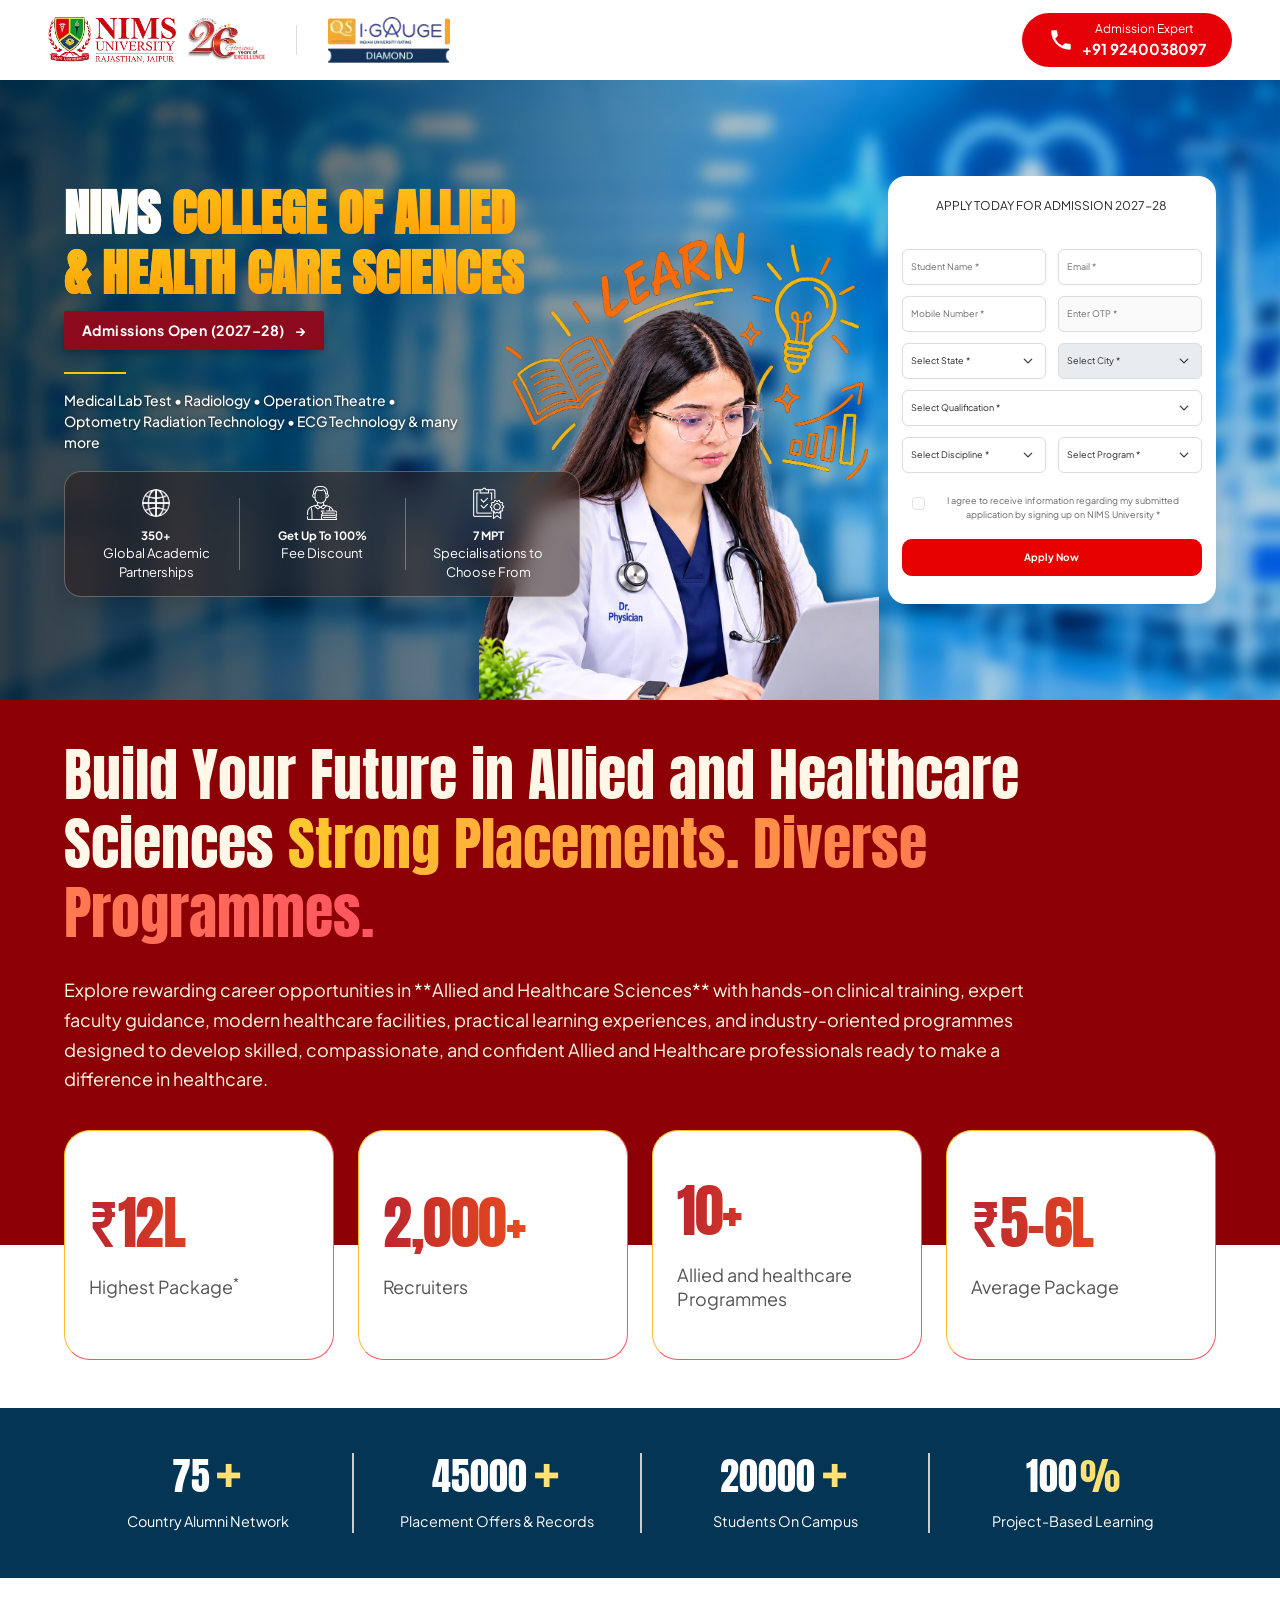
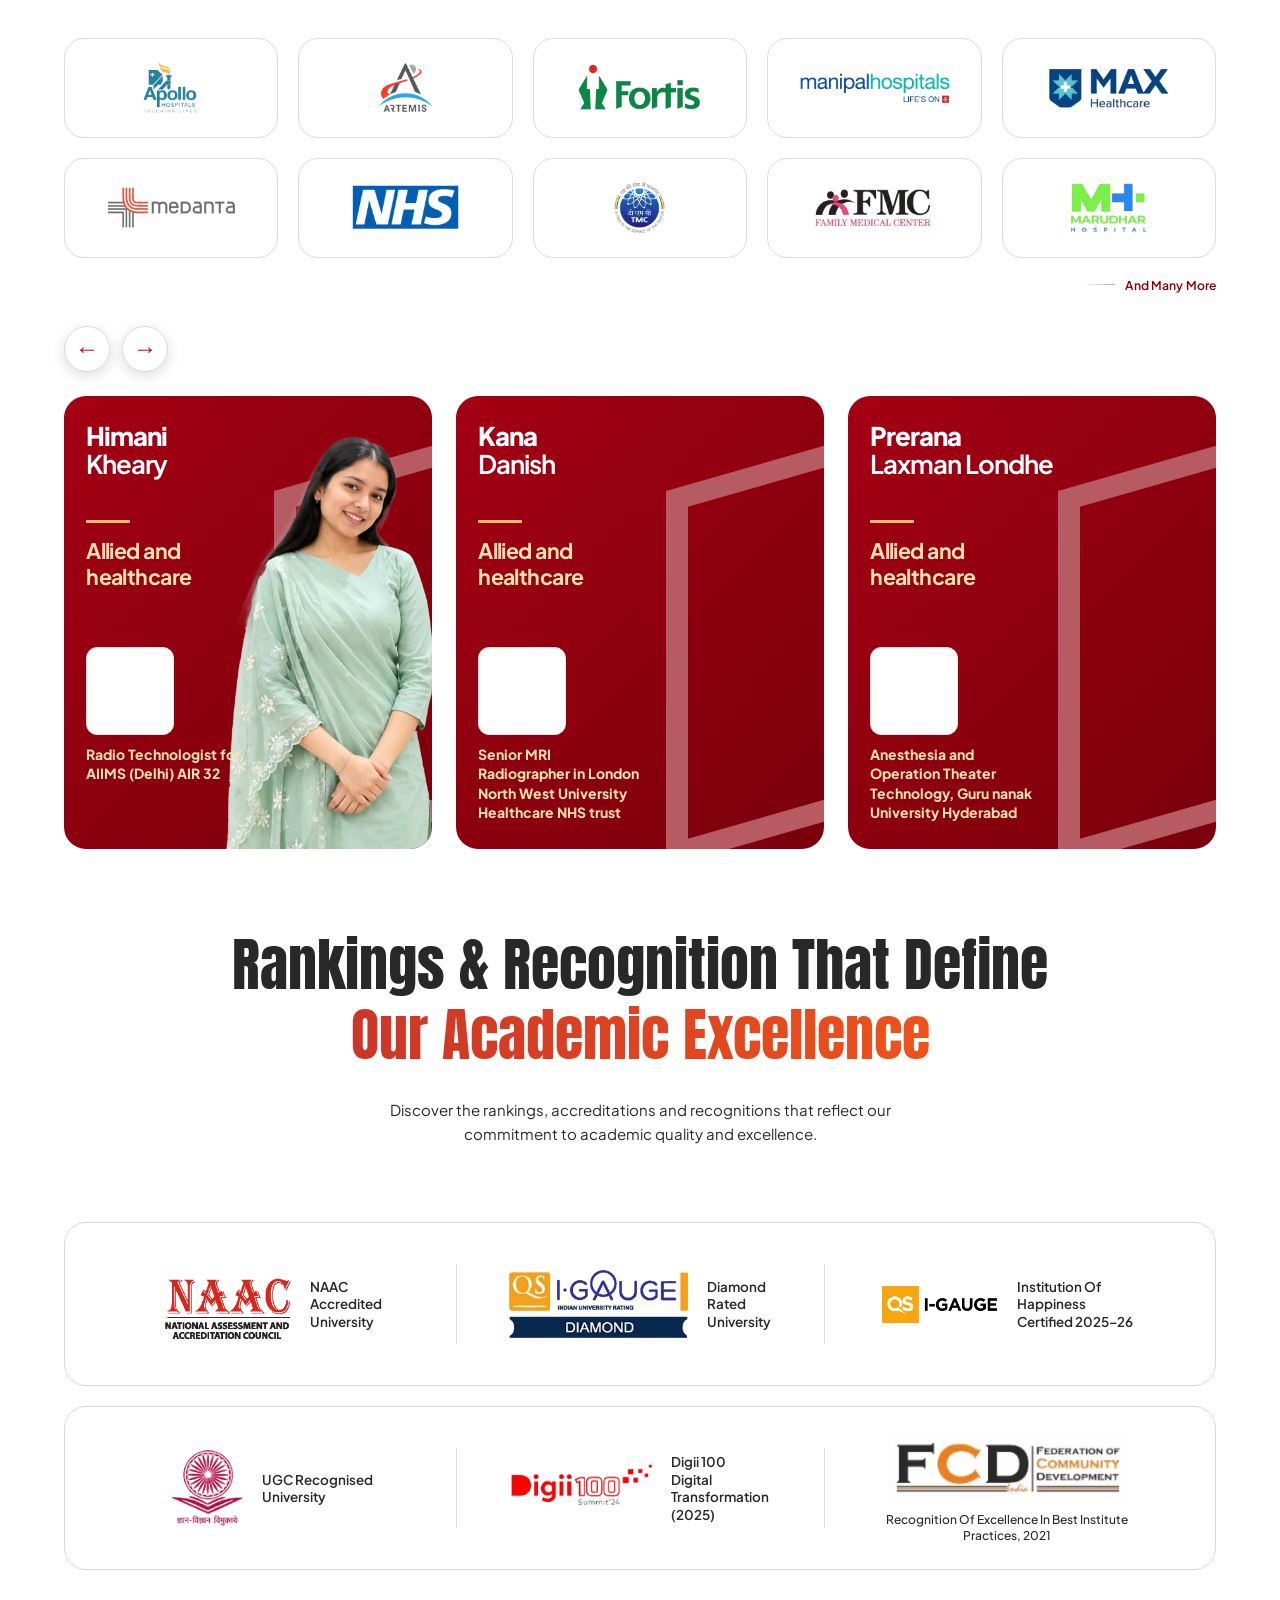
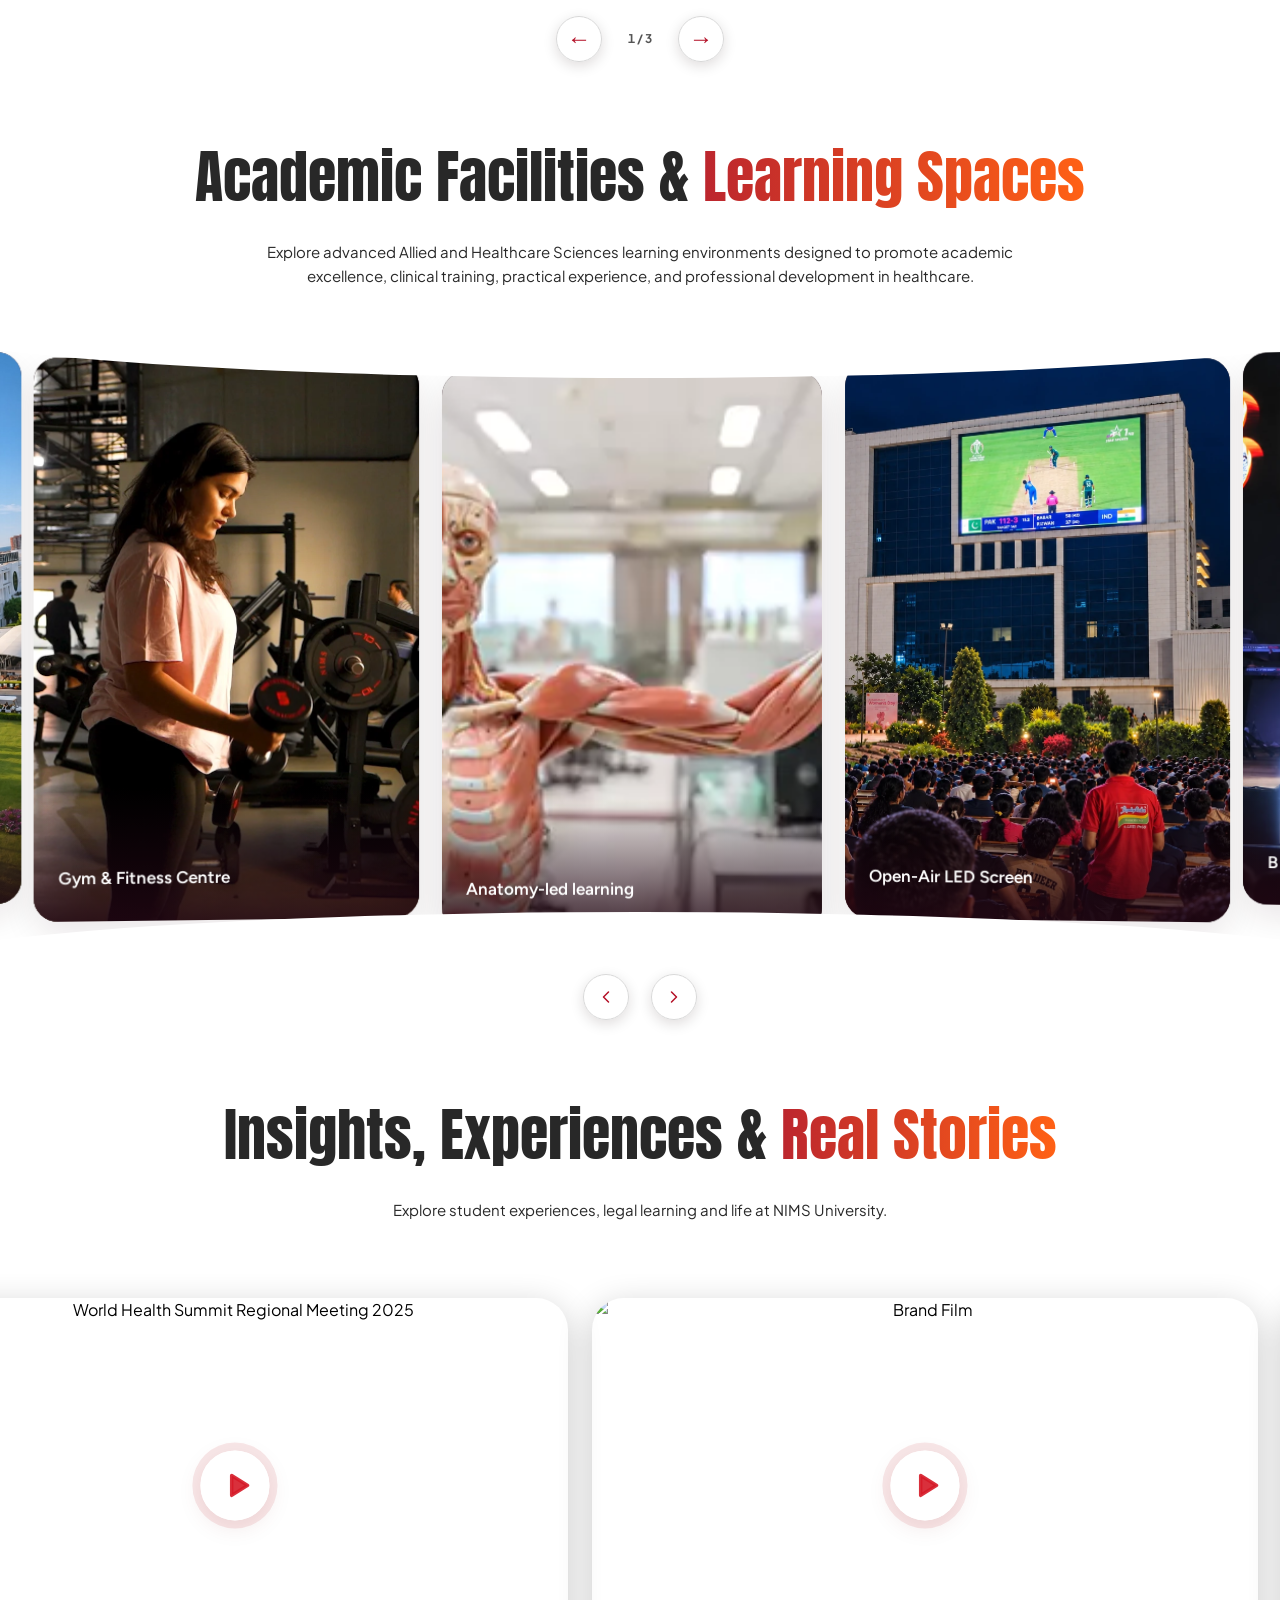
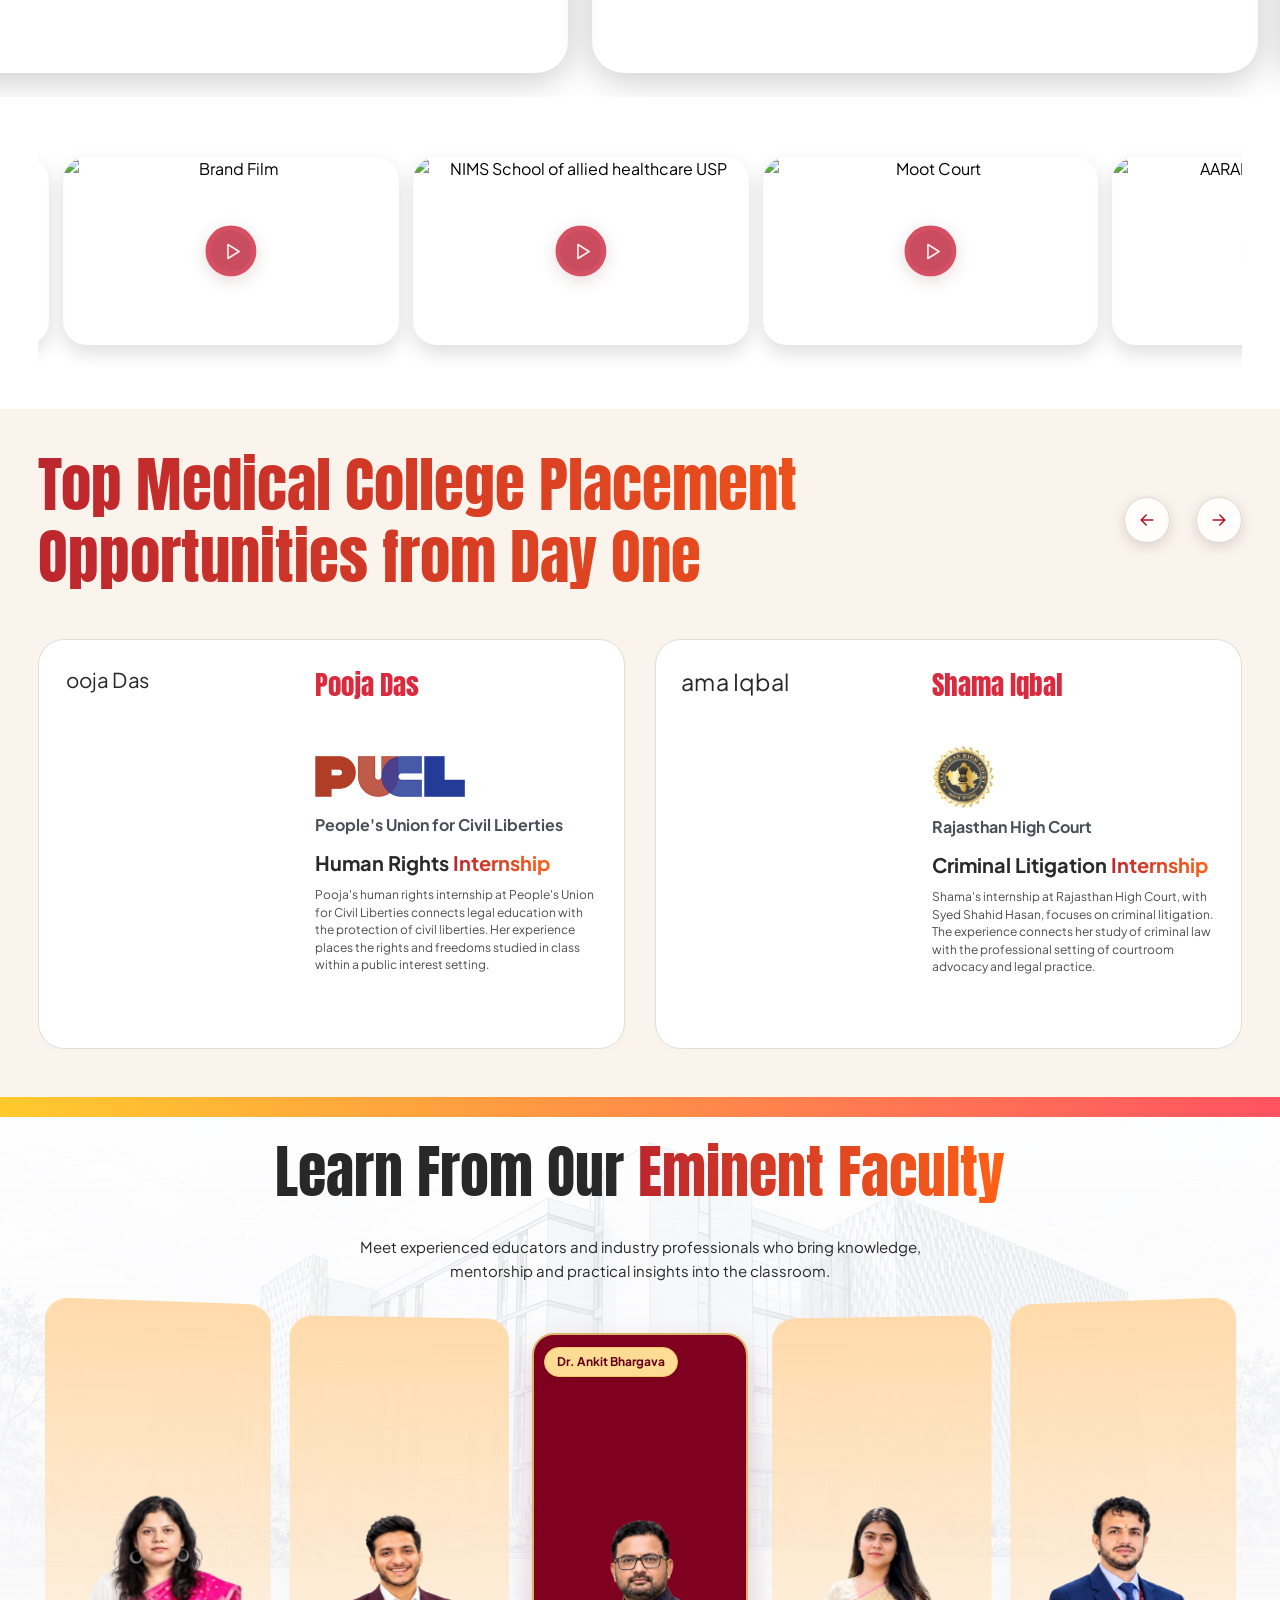
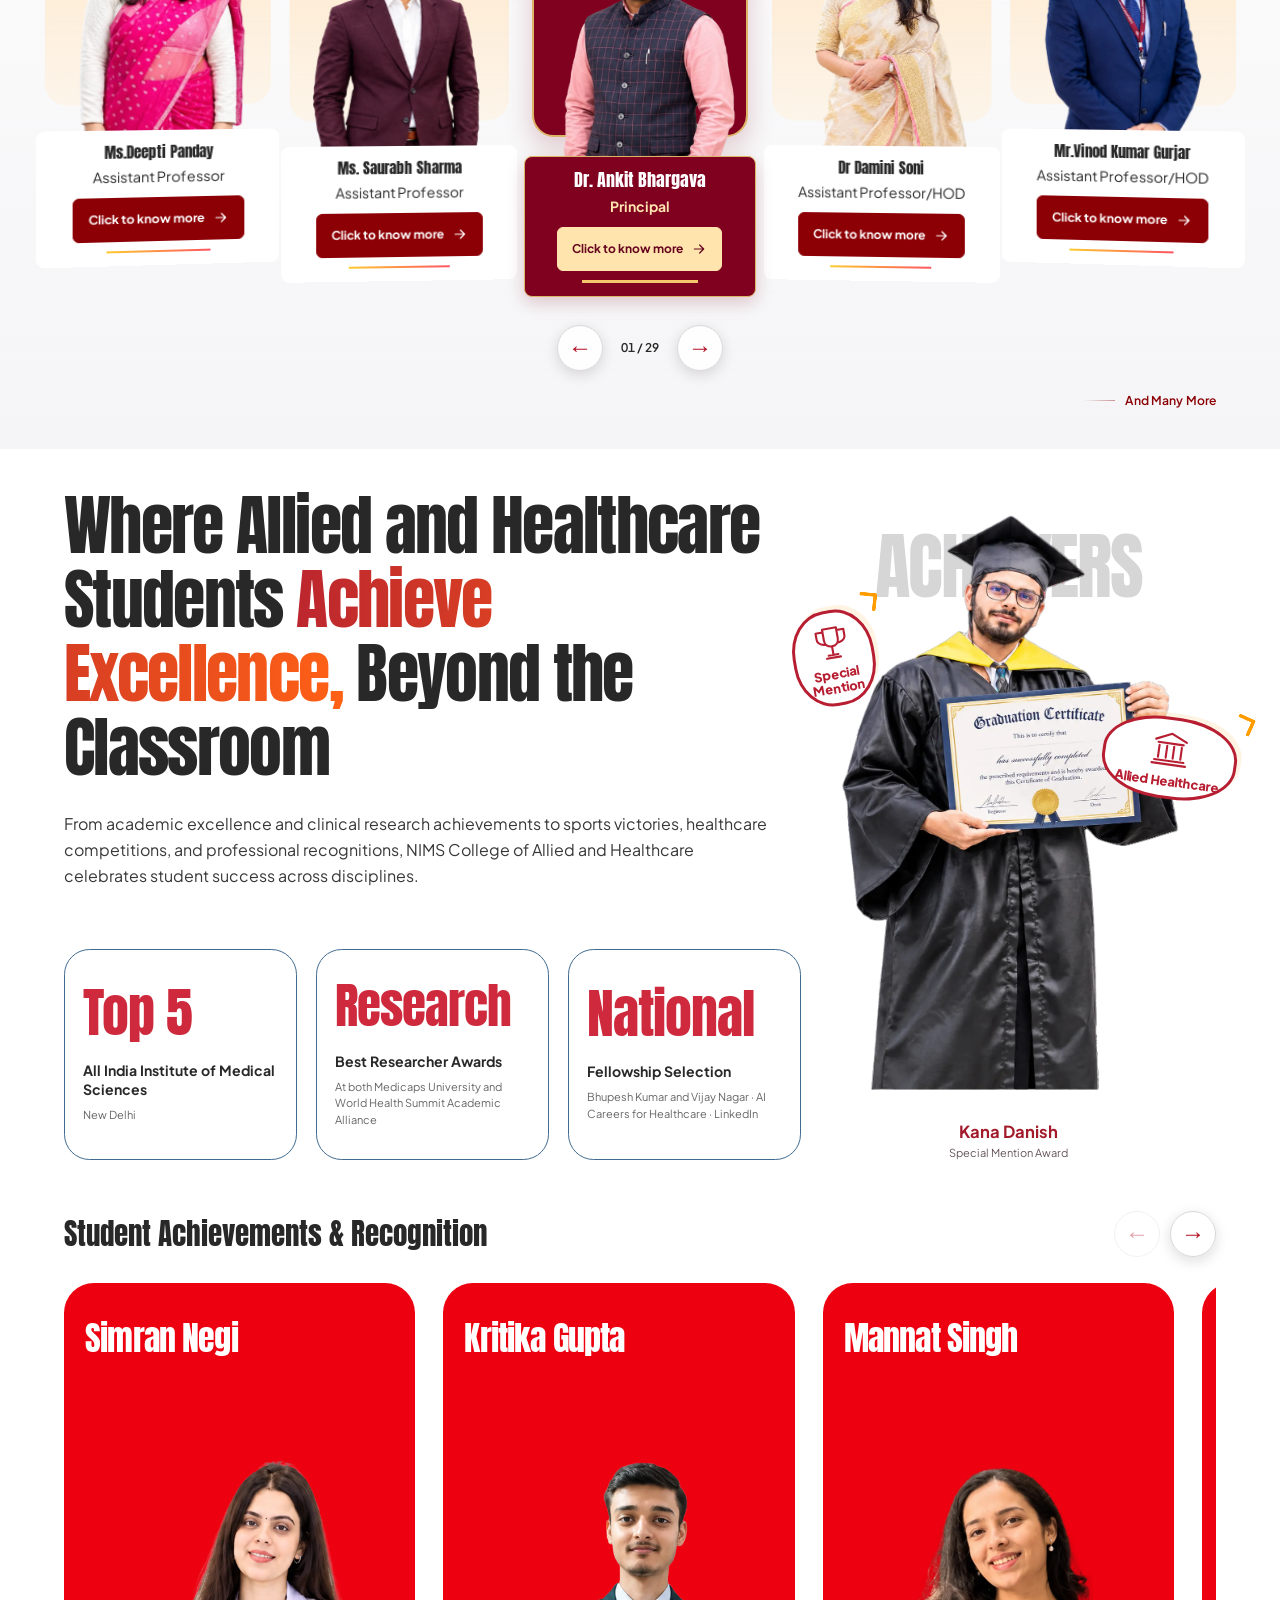
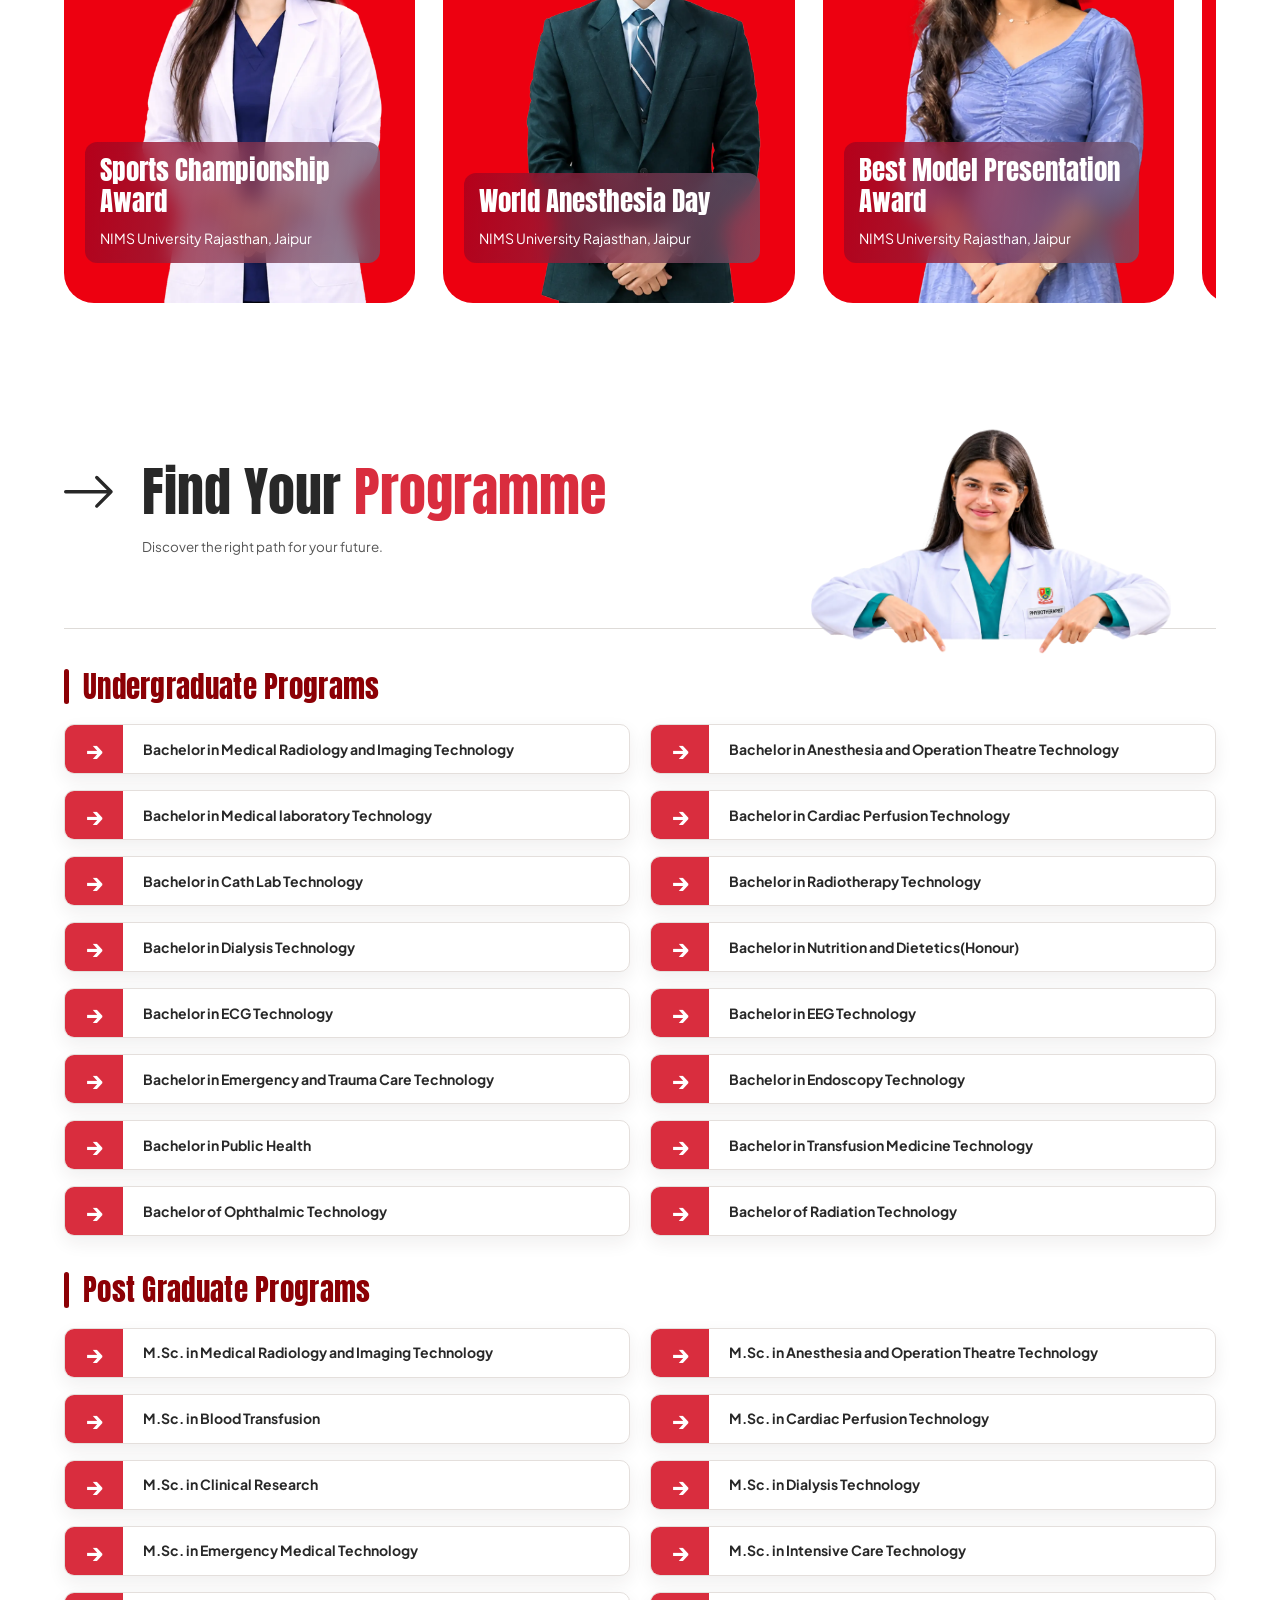
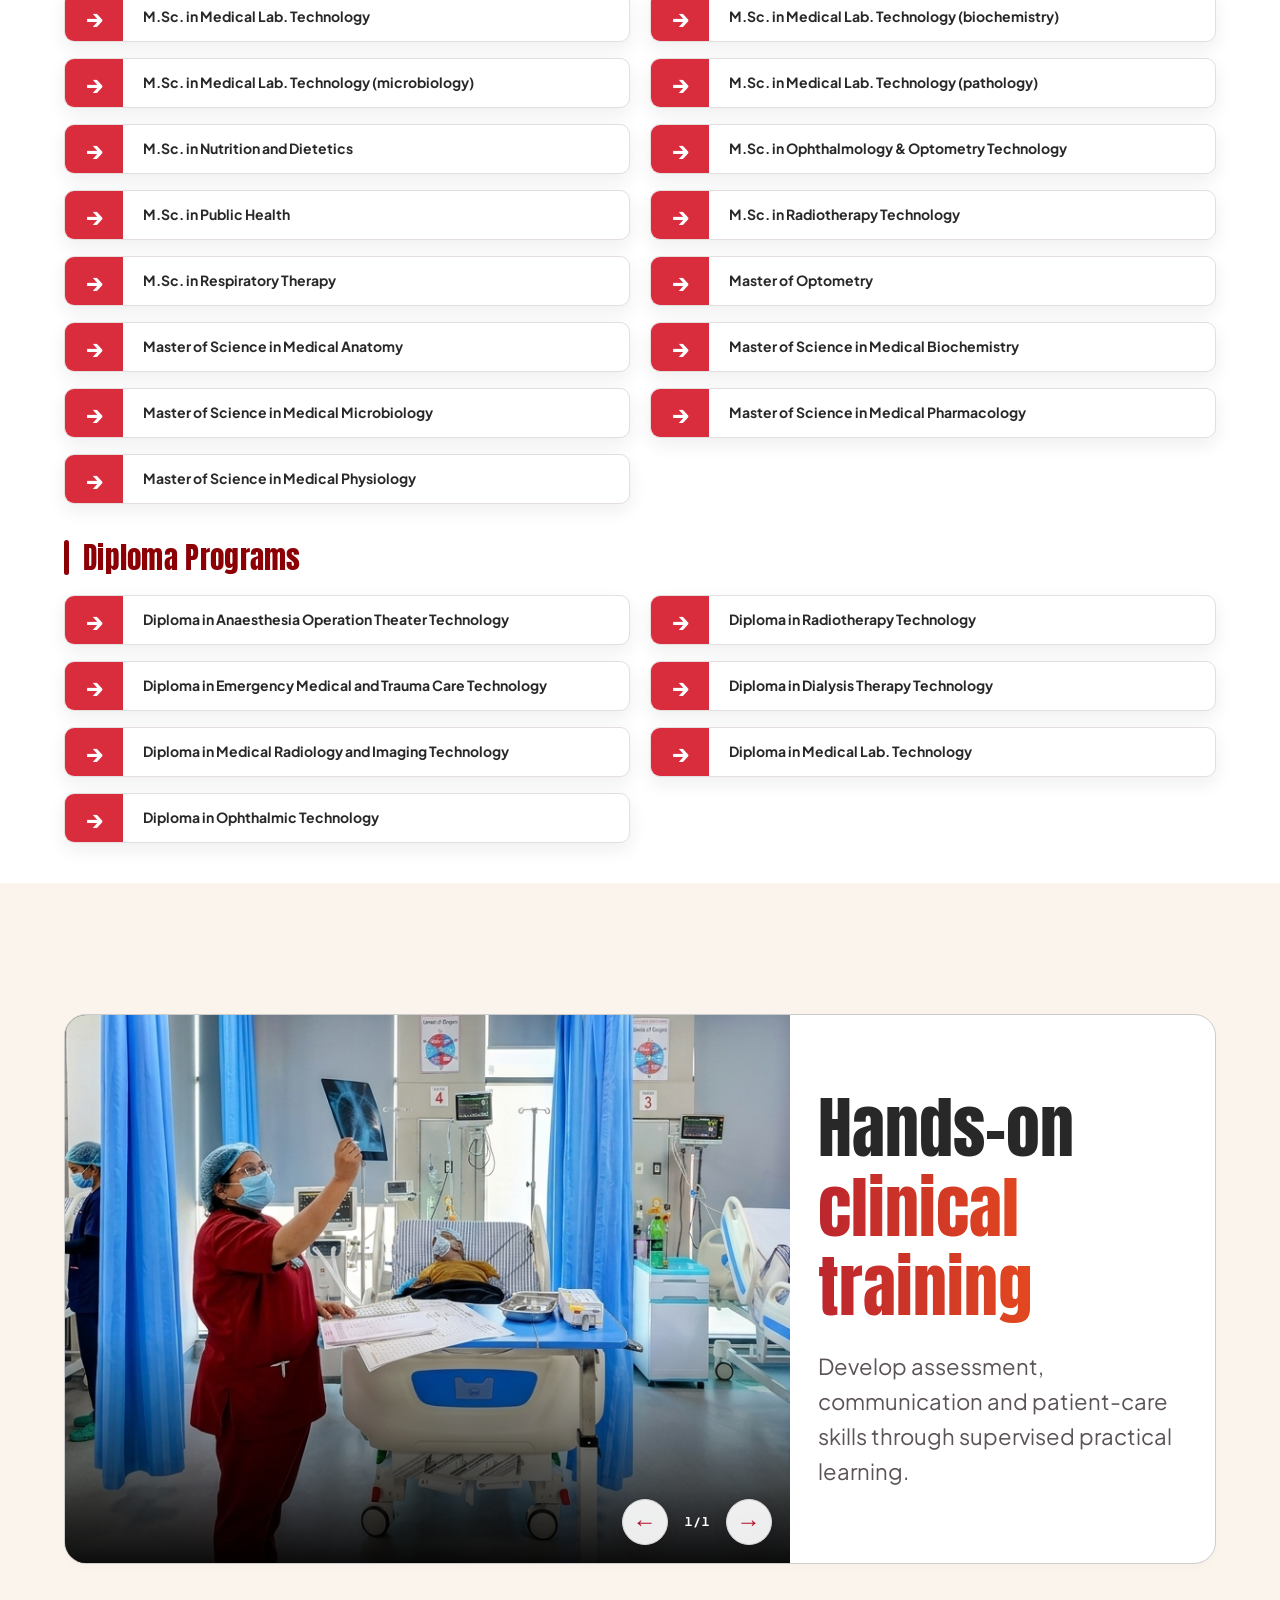
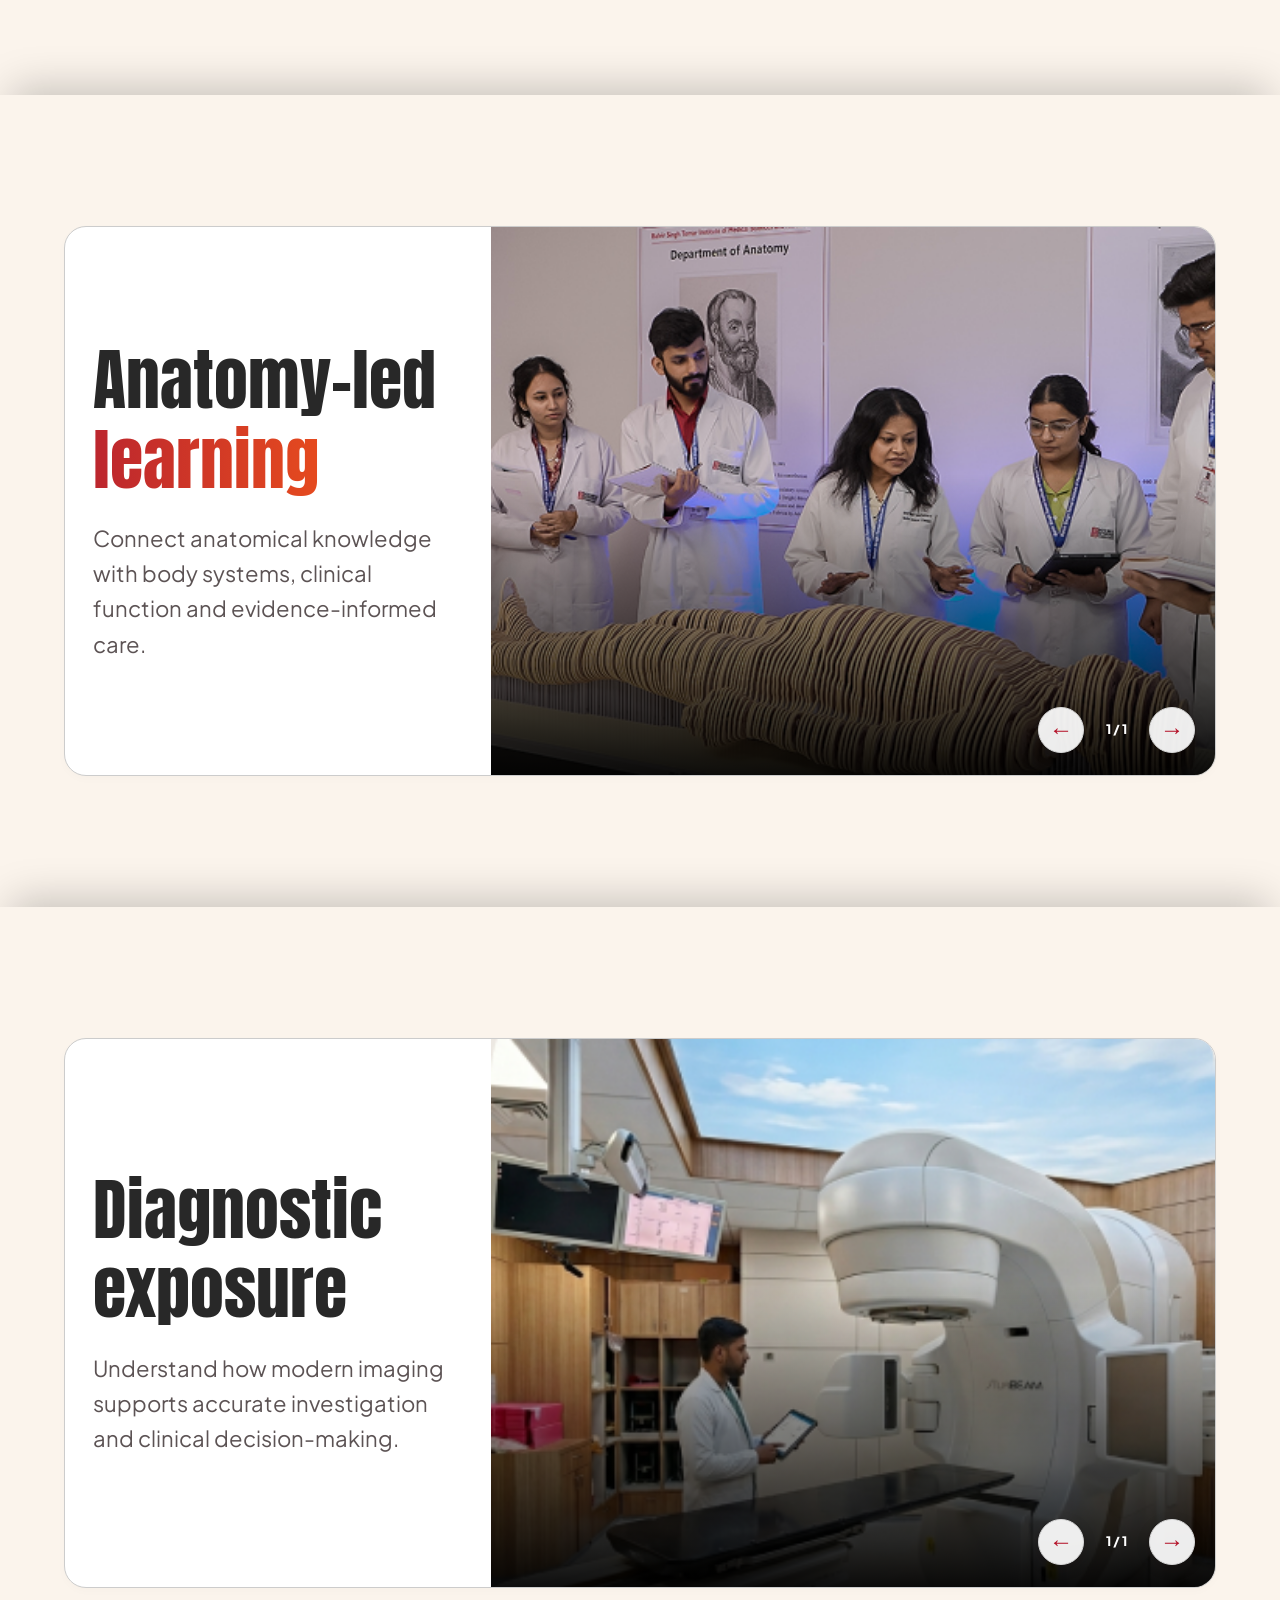
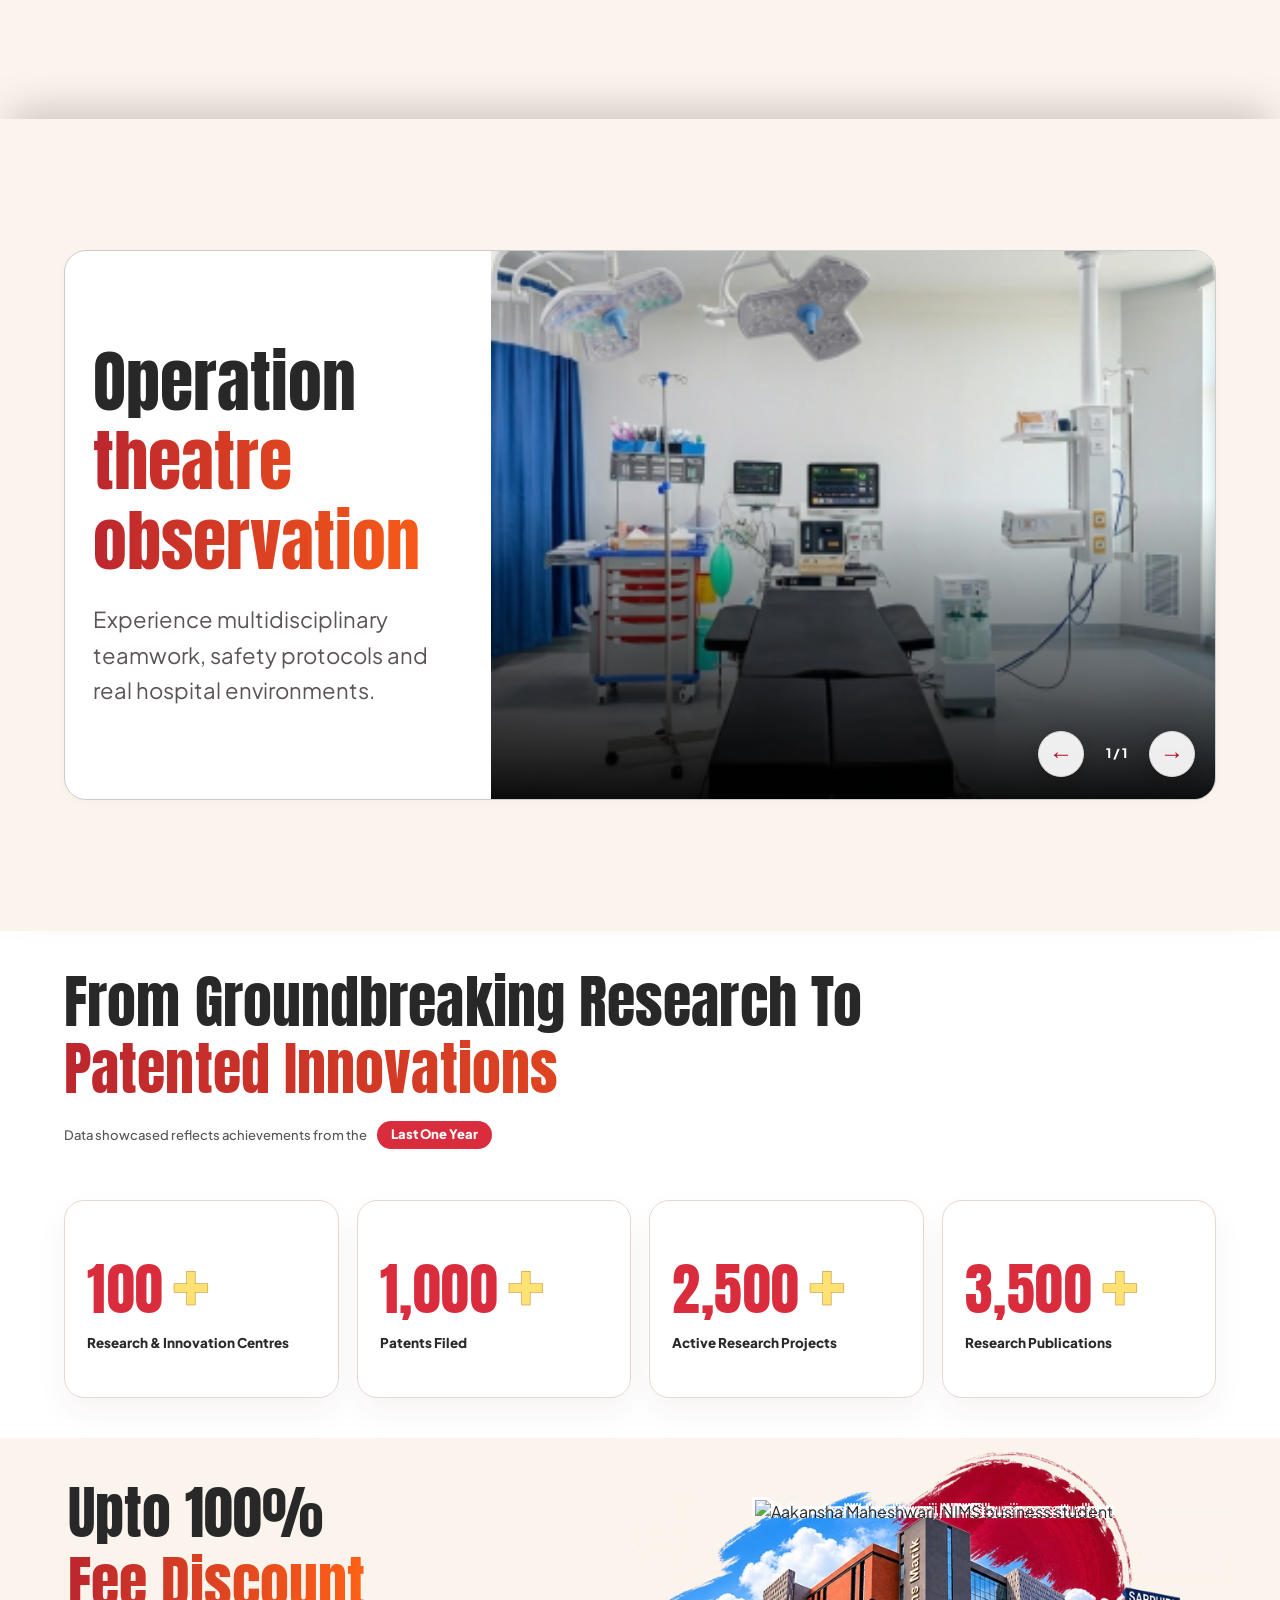
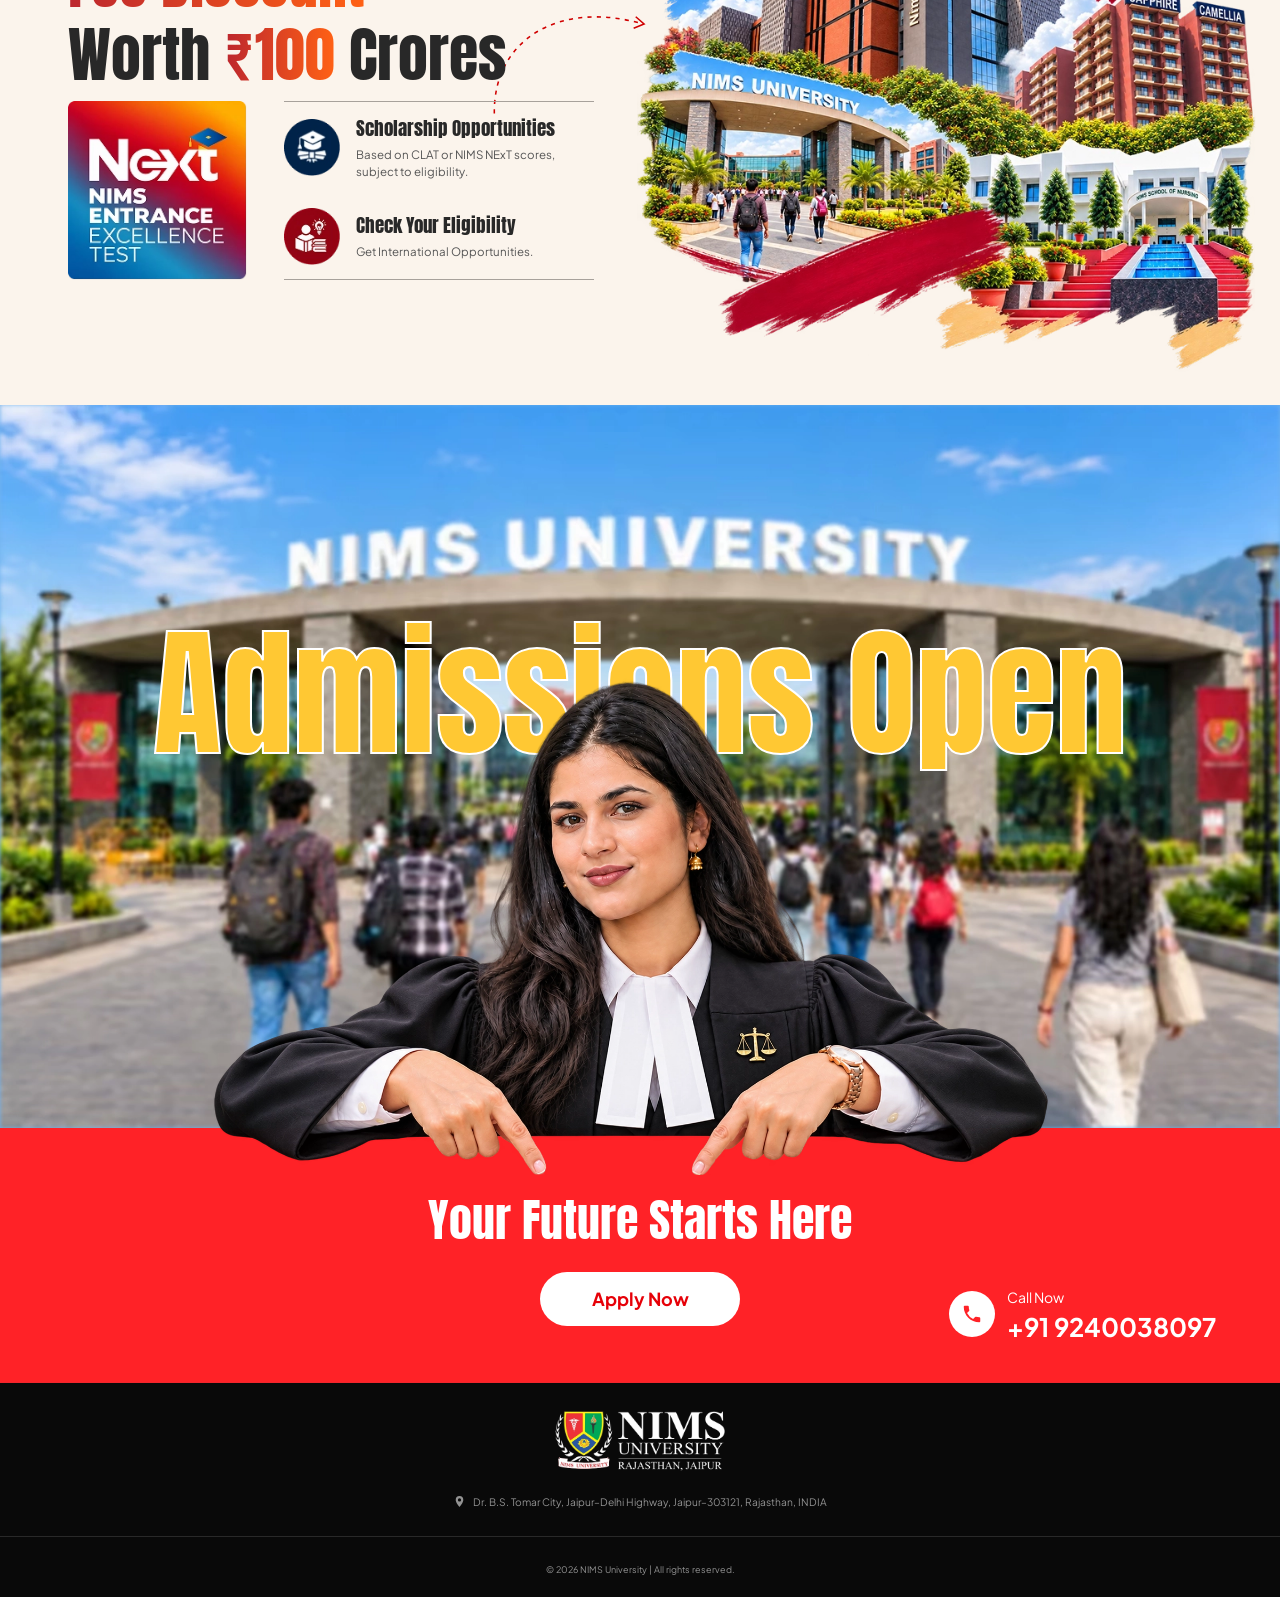
==== commit ac11d338: "hero section updated" ====
--- a/index.html
+++ b/index.html
@@ -1367,15 +1367,15 @@
        <svg aria-hidden="true" focusable="false" viewBox="0 0 24 24"><path d="M8 4.5 20 12 8 19.5Z"></path></svg>
       </span>
      </button> -->
-                            <button aria-controls="story-modal" aria-haspopup="dialog" aria-label="Play NIMS School of Law USP" class="story-thumbnail" data-poster="https://img.youtube.com/vi/o0fBE-3x0-U/maxresdefault.jpg?v=20261102-1" data-story="NIMS School of Law USP" data-video="https://www.youtube.com/watch?v=o0fBE-3x0-U" type="button">
-                                   <img alt="NIMS School of Law USP" decoding="async" height="720" loading="lazy" src="images/alliedthumb01.jpg" width="1280">
+                            <button aria-controls="story-modal" aria-haspopup="dialog" aria-label="Play NIMS School of allied healthcare USP" class="story-thumbnail" data-poster="https://img.youtube.com/vi/o0fBE-3x0-U/maxresdefault.jpg?v=20261102-1" data-story="NIMS School of Allied healthcare USP" data-video="https://www.youtube.com/watch?v=o0fBE-3x0-U" type="button">
+                                   <img alt="NIMS School of allied healthcare USP" decoding="async" height="720" loading="lazy" src="images/alliedthumb01.jpg" width="1280">
                                    <span aria-hidden="true" class="play-icon video-play">
                                           <svg aria-hidden="true" focusable="false" viewBox="0 0 24 24">
                                                  <path d="M8 4.5 20 12 8 19.5Z"></path>
                                           </svg>
                                    </span>
                             </button>
-                            <button aria-controls="story-modal" aria-haspopup="dialog" aria-label="Play Moot Court" class="story-thumbnail" data-poster="https://img.youtube.com/vi/97v4qumh_0Y/maxresdefault.jpg?v=20261102-1" data-story="Moot Court" data-video="https://www.youtube.com/watch?v=97v4qumh_0Y" type="button">
+                            <button aria-controls="story-modal" aria-haspopup="dialog" aria-label="Play allied healthcare" class="story-thumbnail" data-poster="https://img.youtube.com/vi/97v4qumh_0Y/maxresdefault.jpg?v=20261102-1" data-story="allied healthcare" data-video="https://www.youtube.com/watch?v=97v4qumh_0Y" type="button">
                                    <img alt="Moot Court" decoding="async" height="720" loading="lazy" src="images/alliedthumb02.jpg" width="1280">
                                    <span aria-hidden="true" class="play-icon video-play">
                                           <svg aria-hidden="true" focusable="false" viewBox="0 0 24 24">
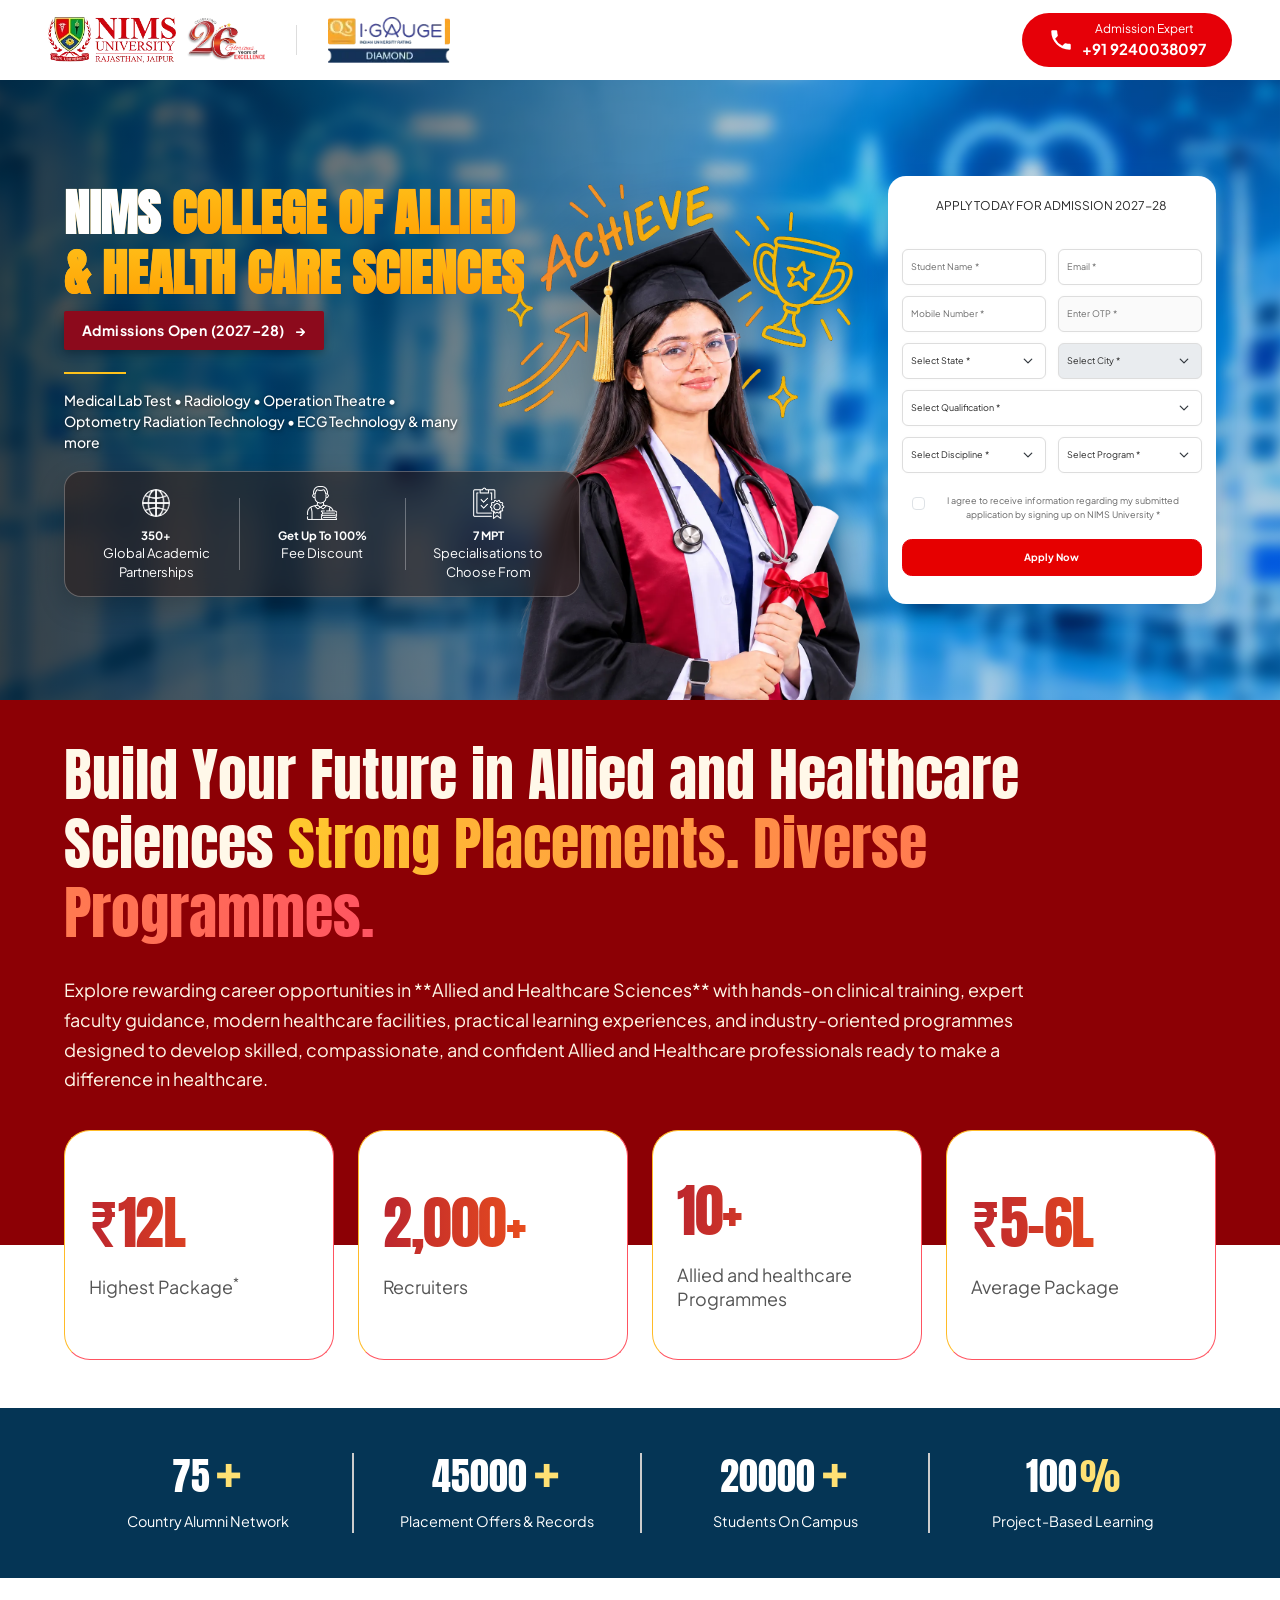
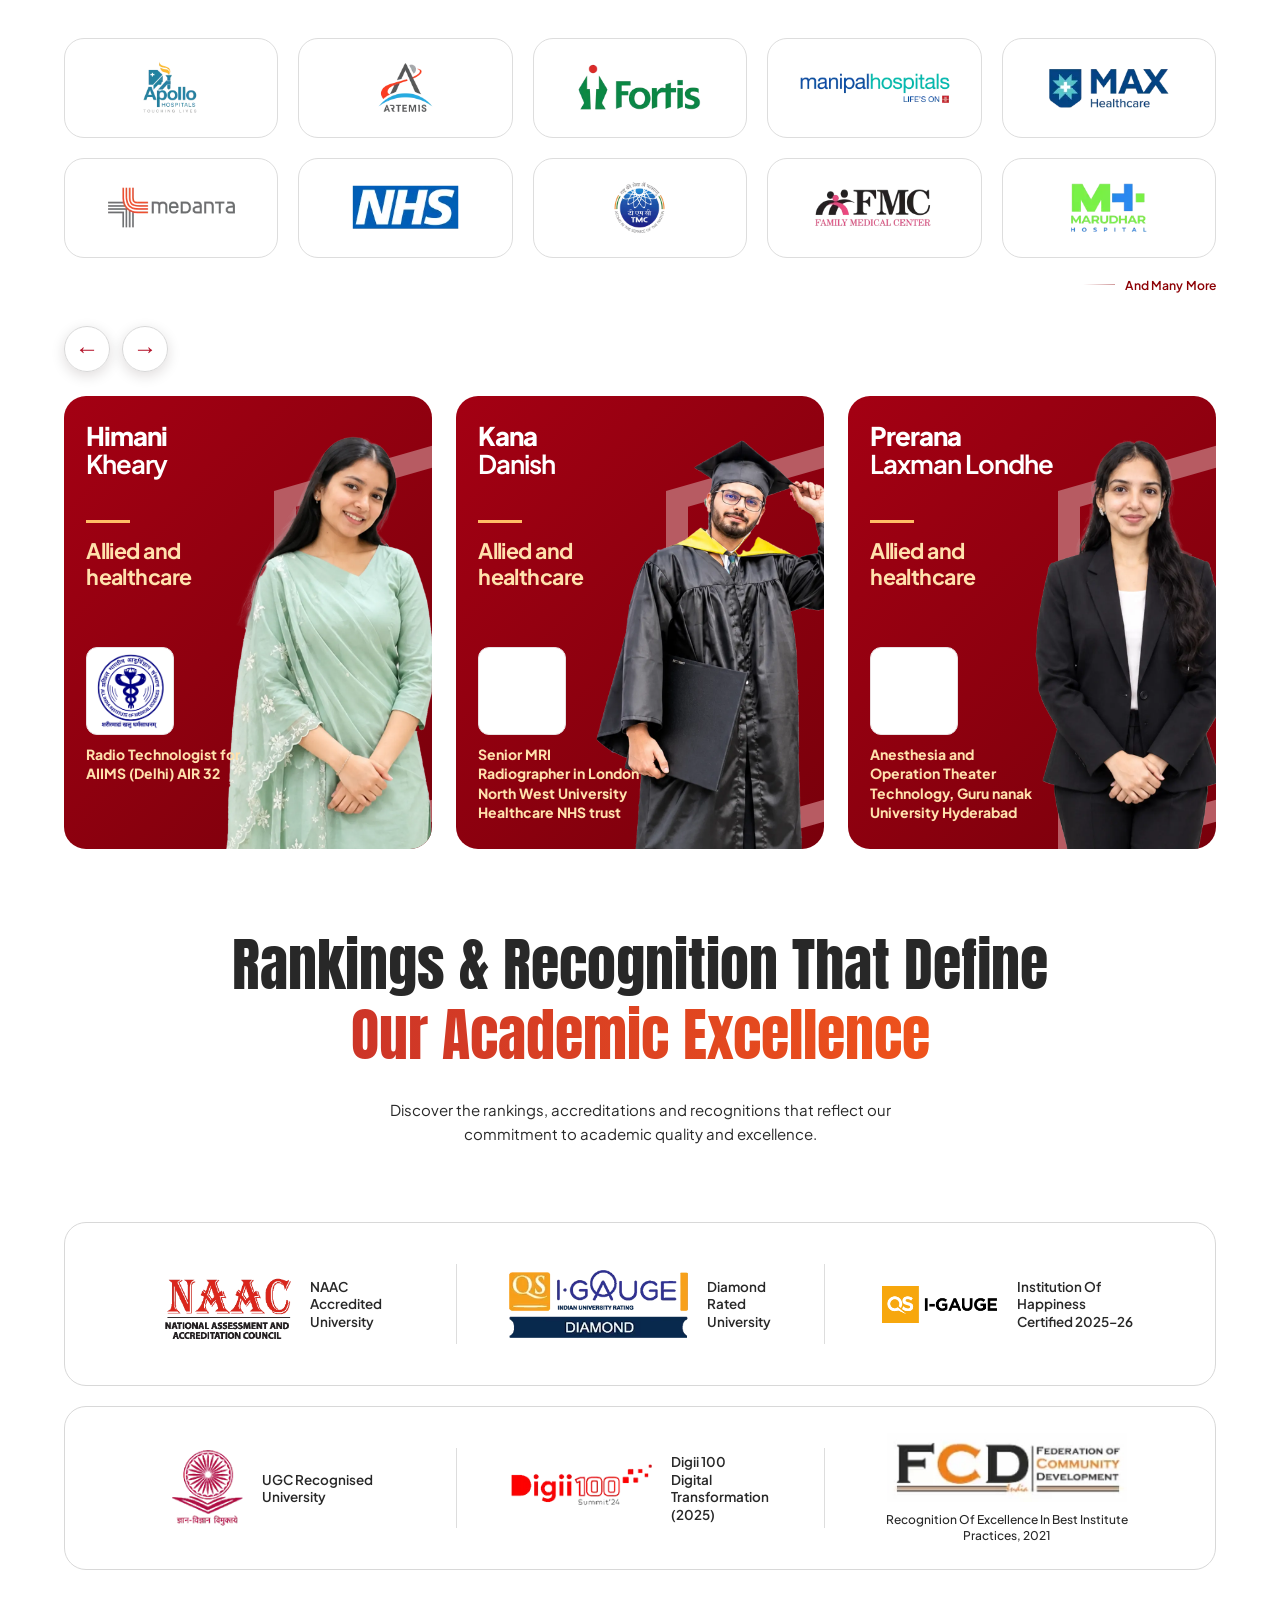
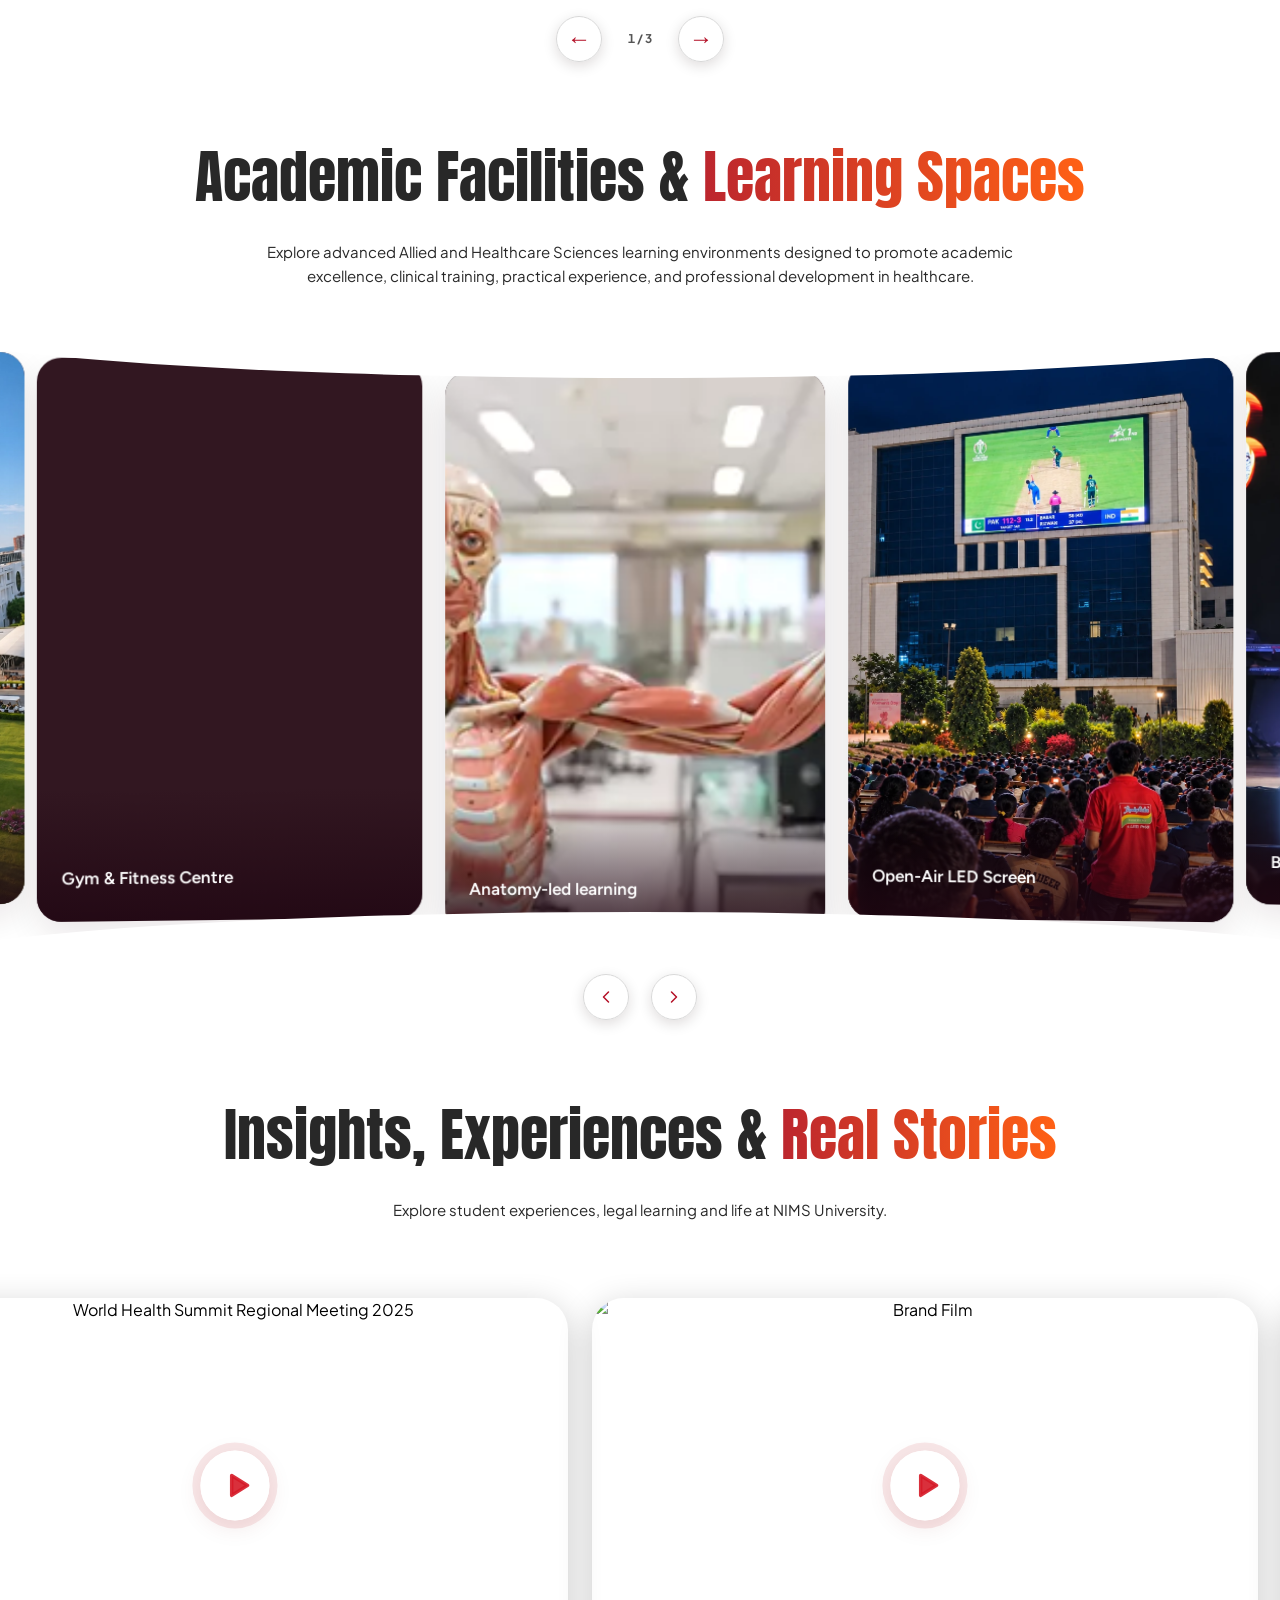
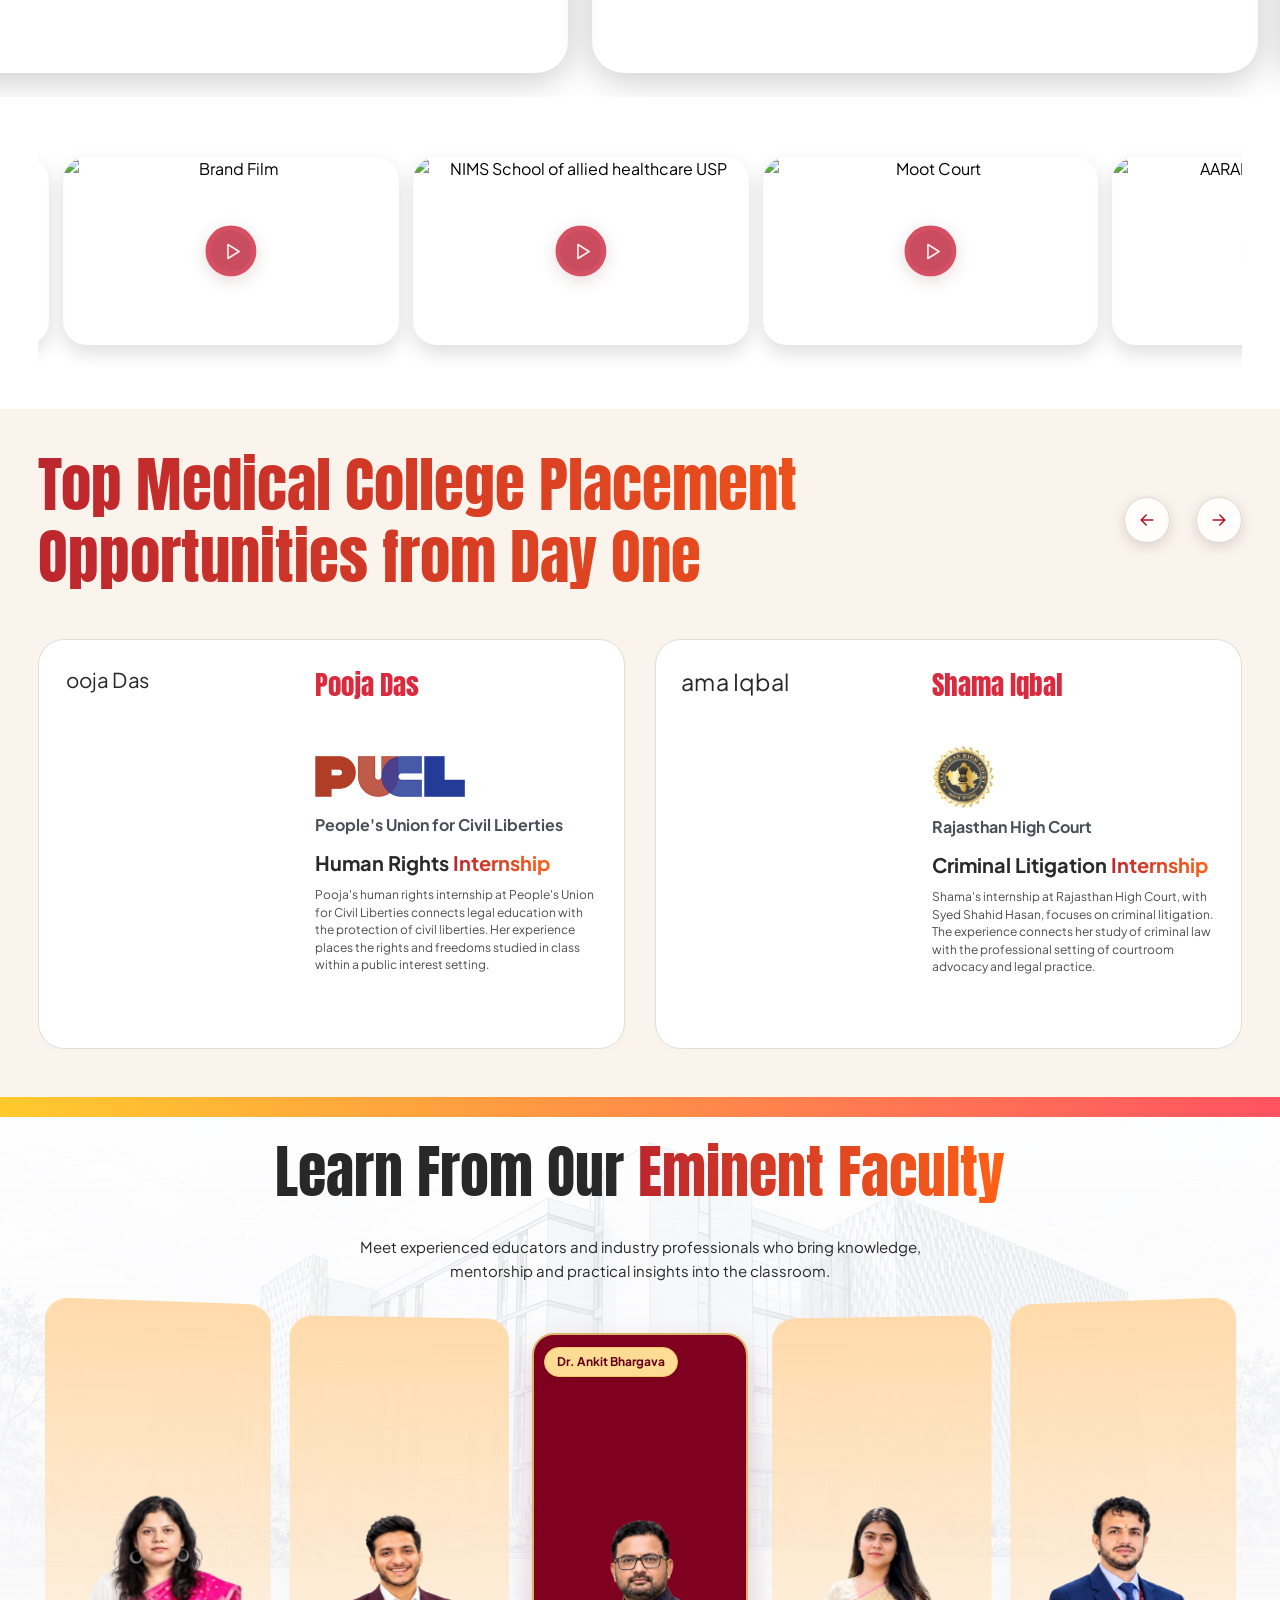
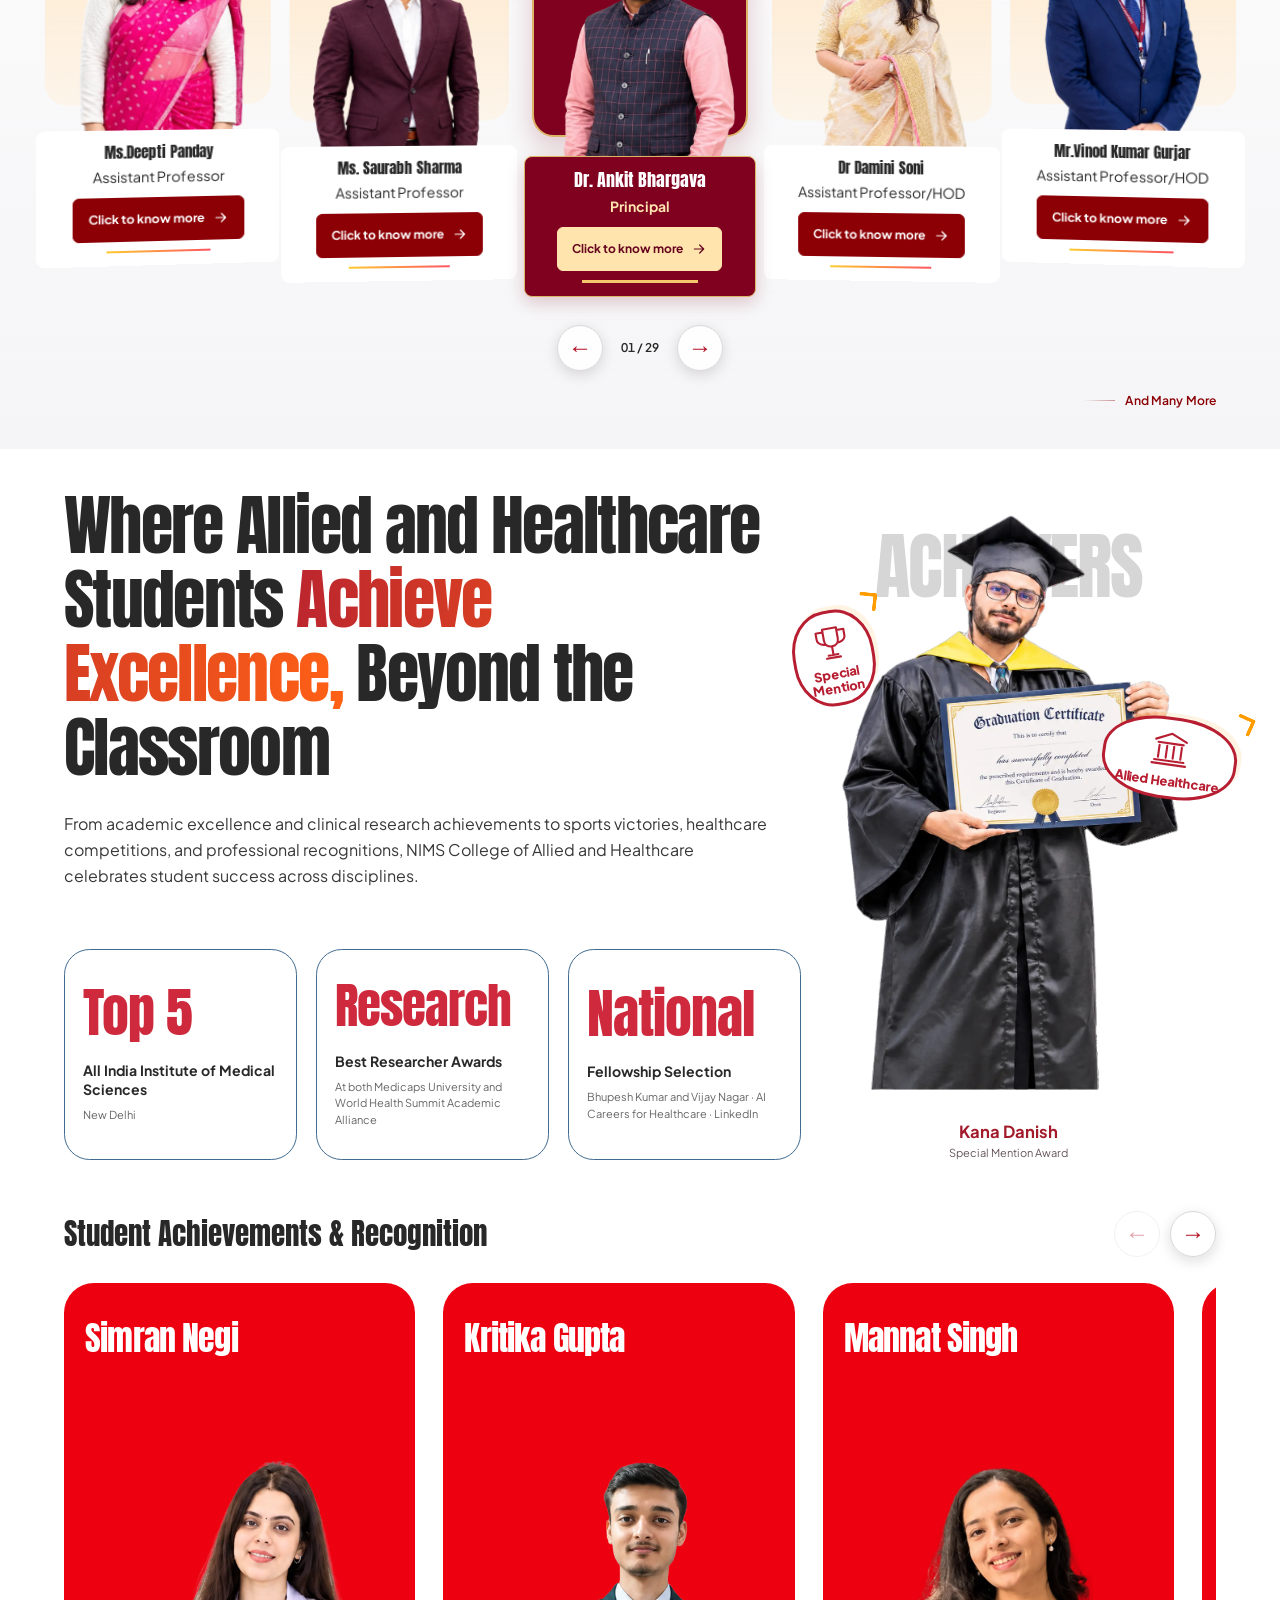
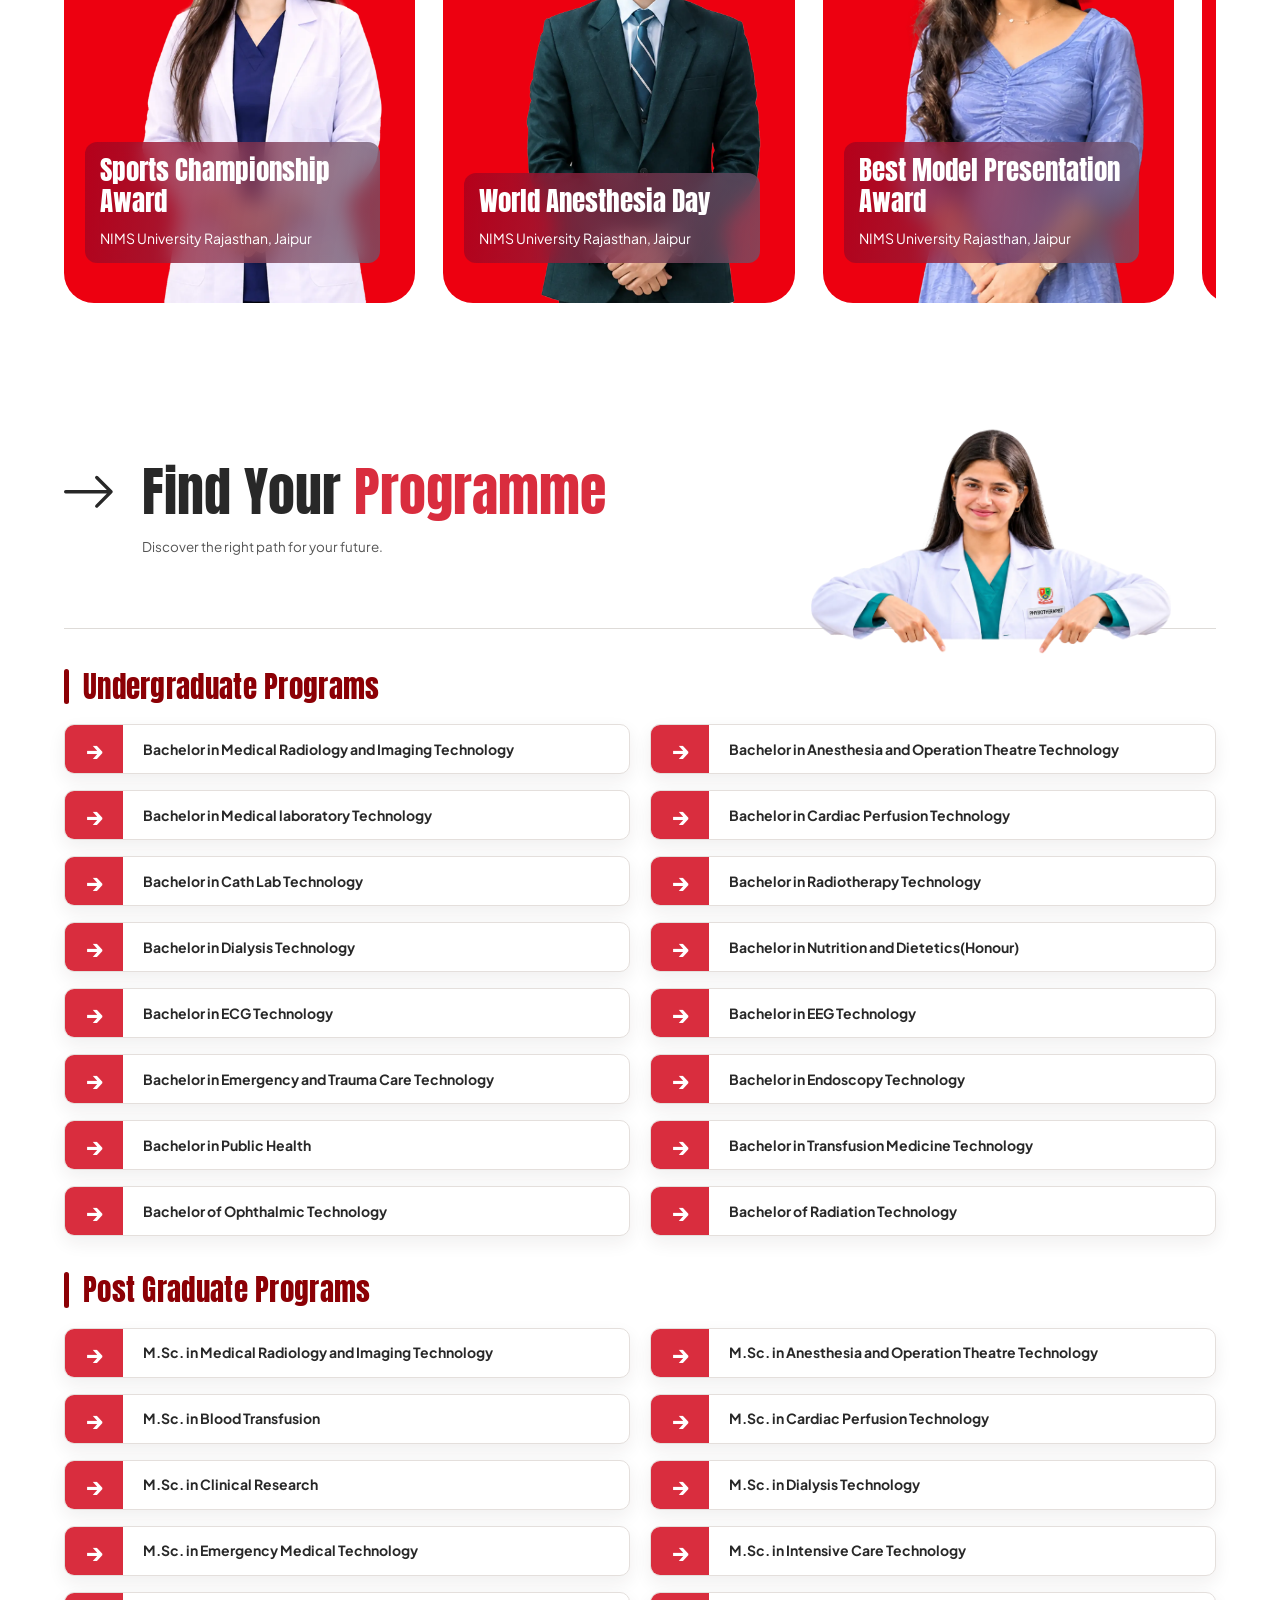
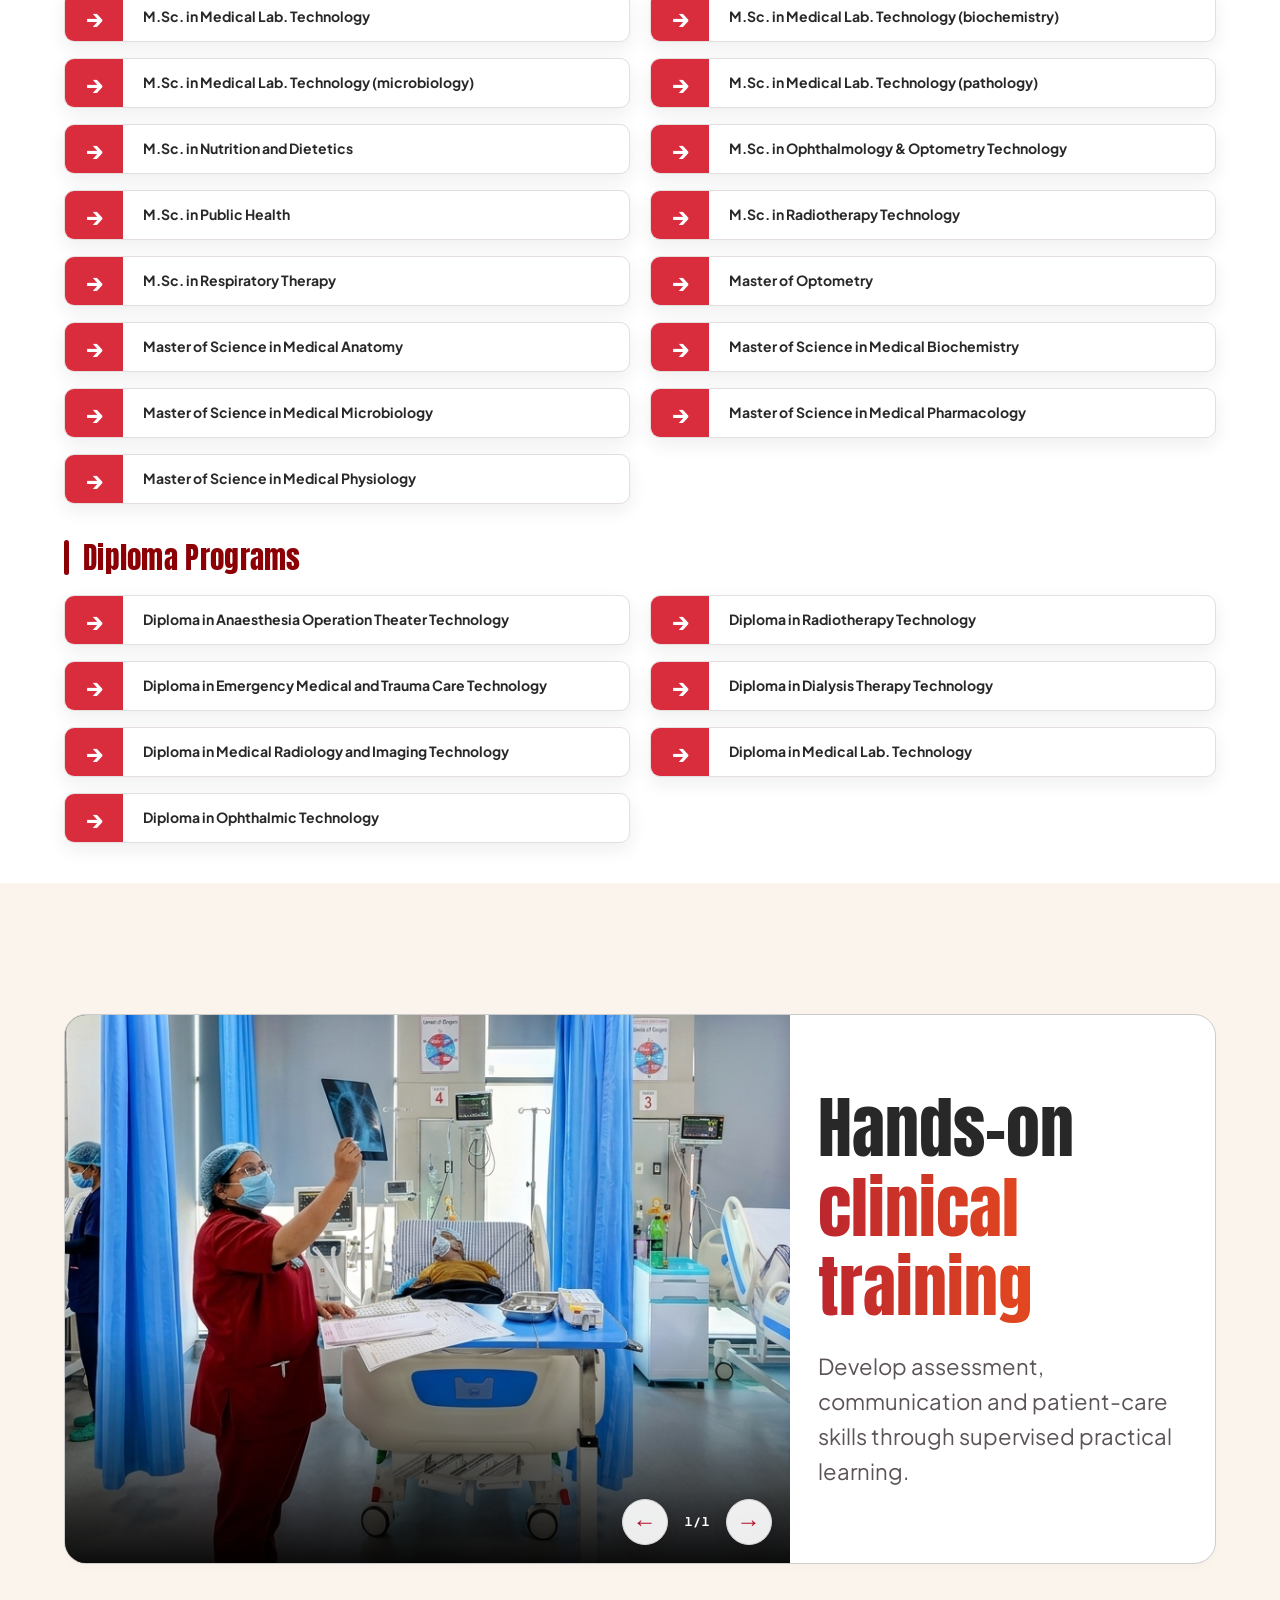
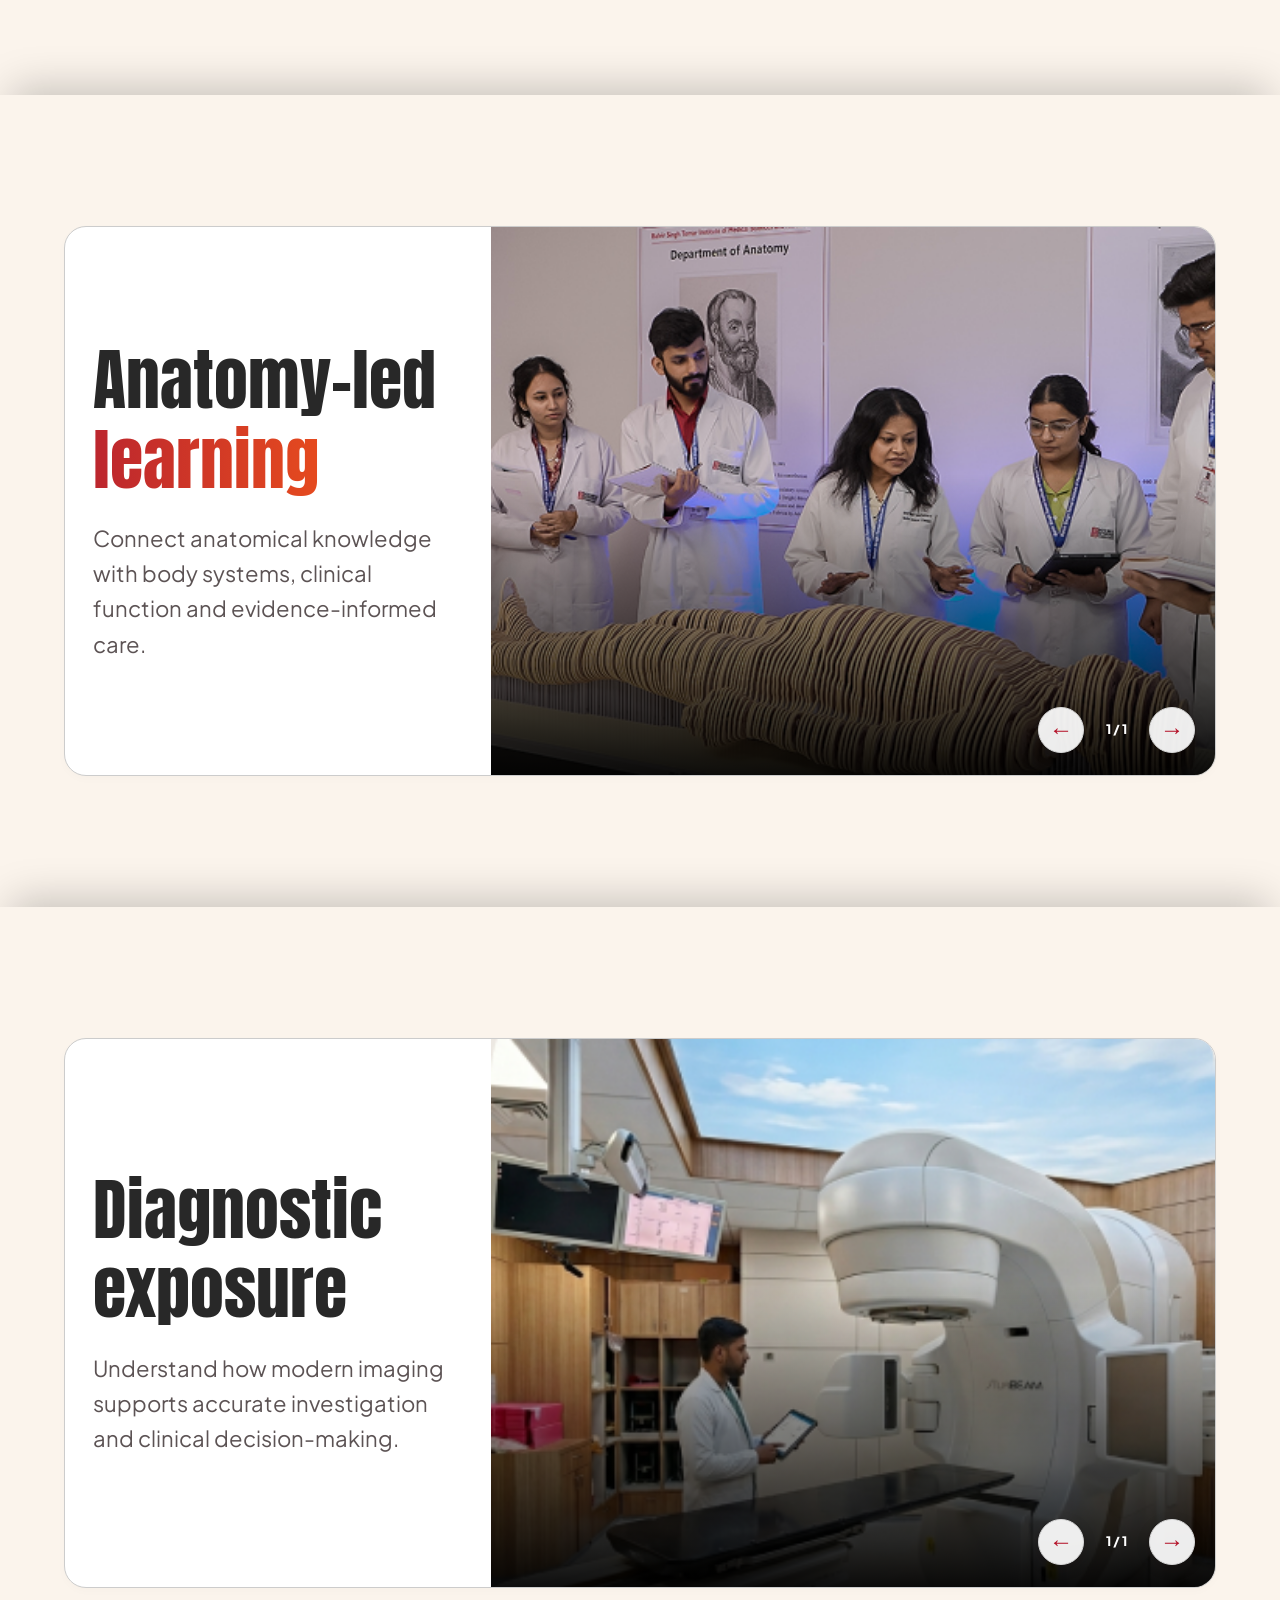
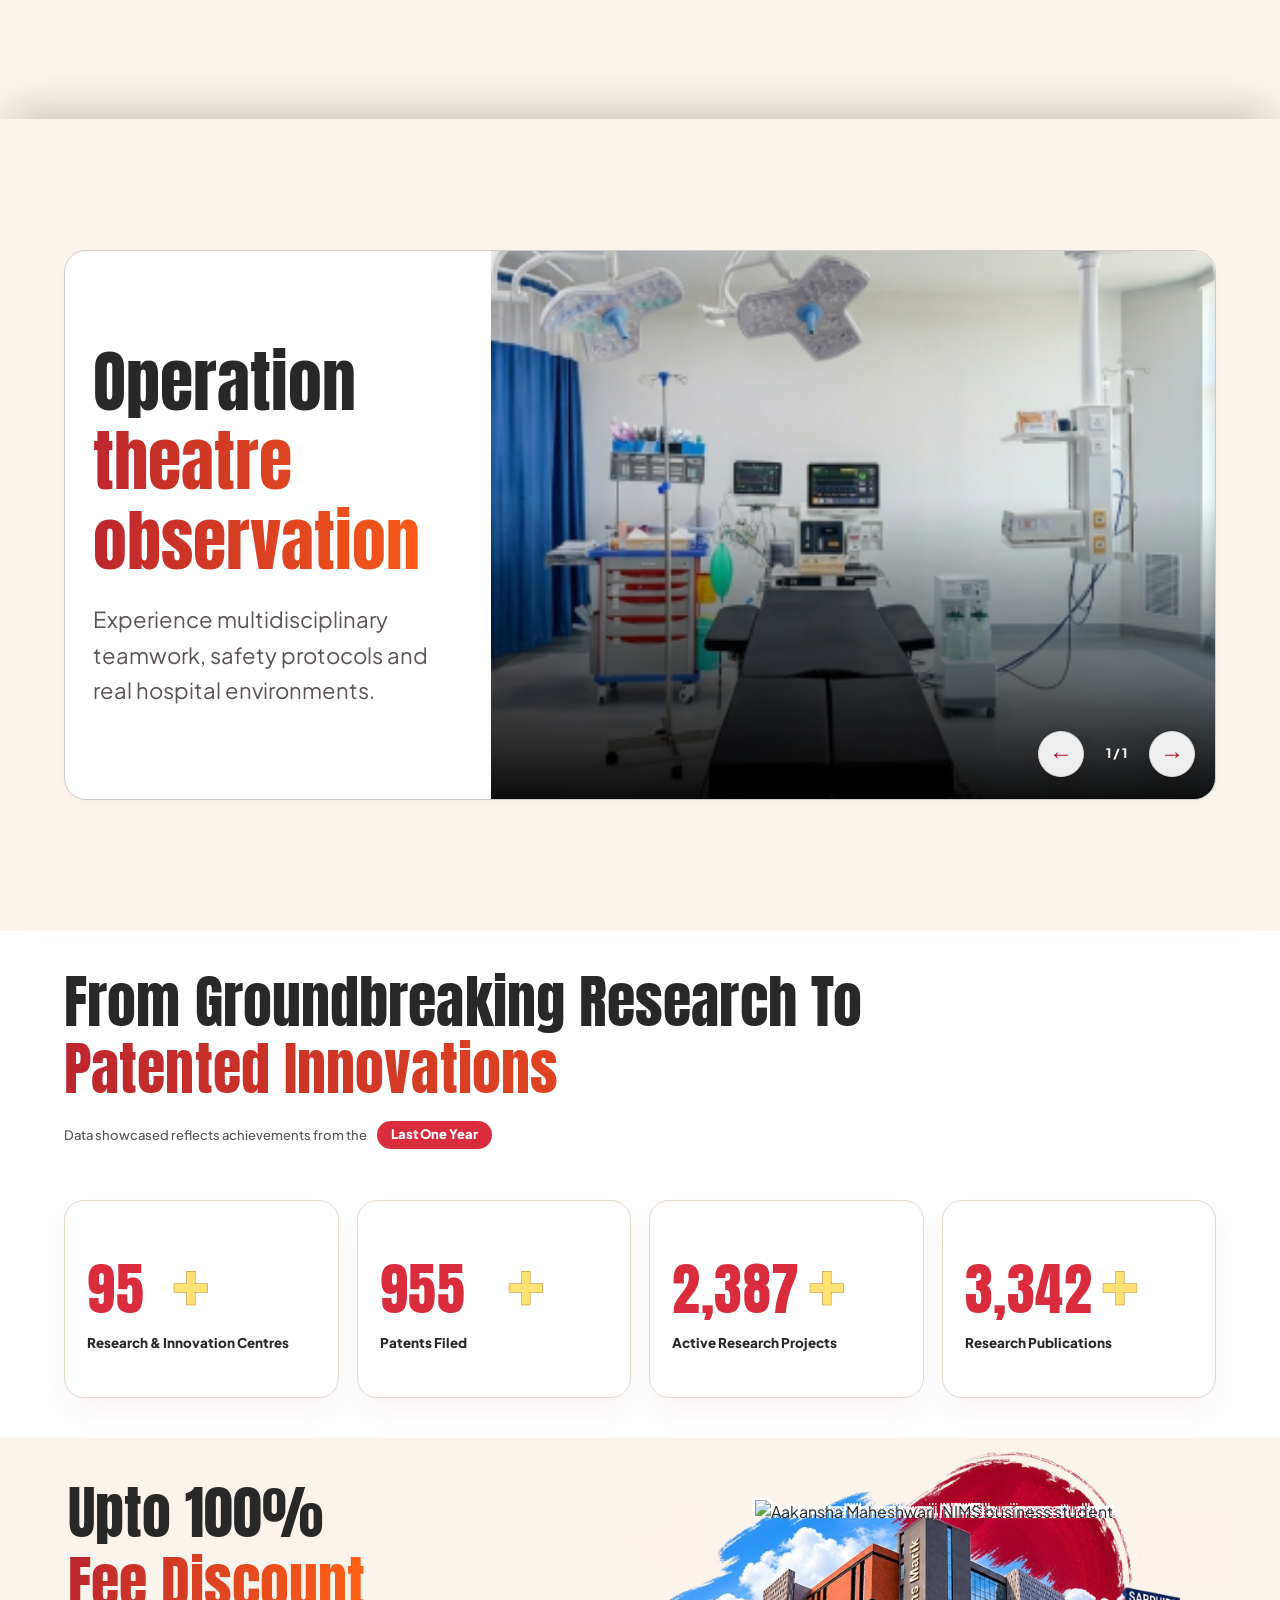
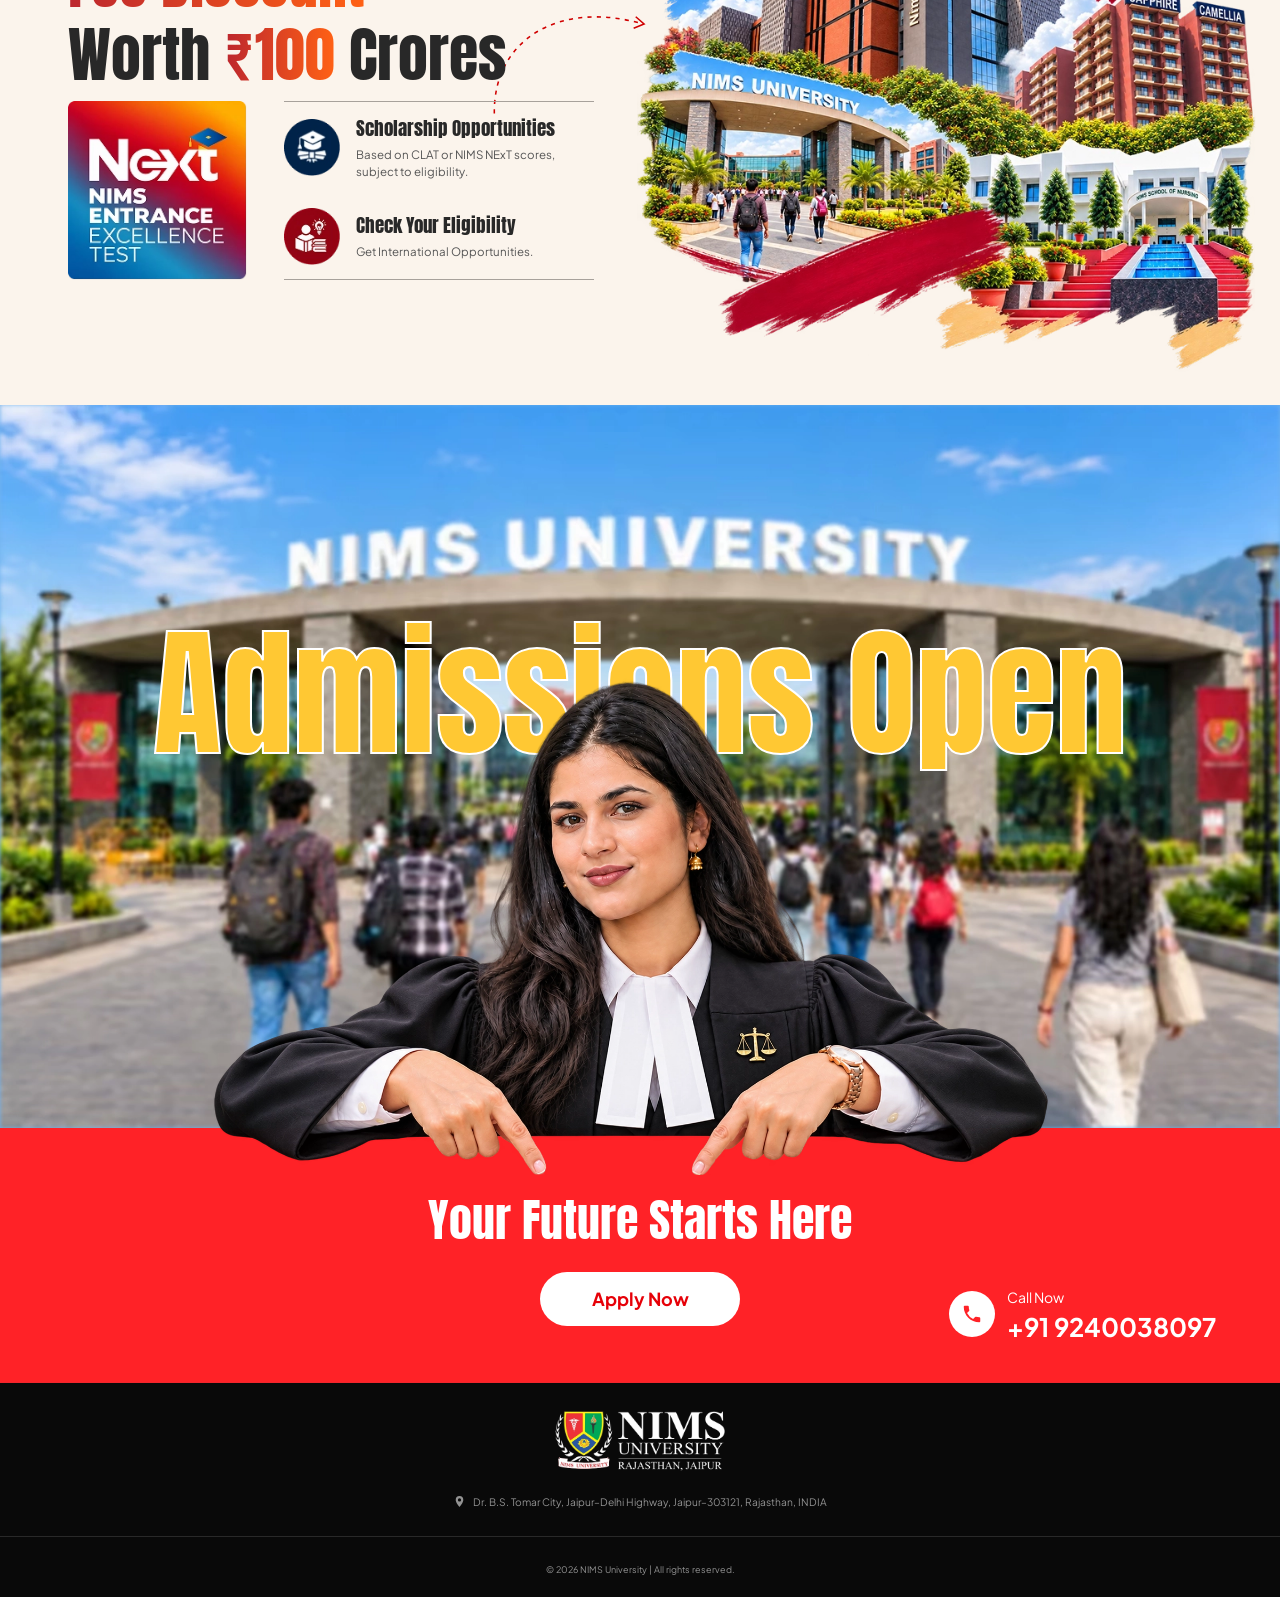
==== commit 0eda017d: "hero section updated" ====
--- a/index.html
+++ b/index.html
@@ -1053,7 +1053,7 @@
 
                                                                       </ul>
                                                                </div>
-                                                               <article aria-label="Outlook law college ranking" class="law-outlook-card">
+                                                               <!-- <article aria-label="Outlook law college ranking" class="law-outlook-card">
                                                                       <div class="law-outlook-brand"><img alt="Outlook" decoding="async" height="43" loading="lazy" src="images/outlook-logo-official.webp" width="250"></div>
                                                                       <div class="law-outlook-award">
                                                                              <img alt="" aria-hidden="true" class="award-title-trophy" decoding="async" height="1457" loading="lazy" src="images/award-gold-trophy-tall.webp" width="1080">
@@ -1062,6 +1062,18 @@
                                                                                     <p>NIMS School of Law, ranked among
                                                                                            India's Best Professional
                                                                                            Colleges.</p>
+                                                                             </div>
+                                                                      </div>
+                                                               </article> -->
+                                                               <article aria-label="Outlook law college ranking" class="law-outlook-card">
+                                                                      <!-- <div class="law-outlook-brand"><img alt="Outlook" decoding="async" height="43" loading="lazy" src="images/nirf.webp" width="250"></div> -->
+                                                                      <div class="law-outlook-award">
+                                                                             <img alt="" aria-hidden="true" class="award-title-trophy" decoding="async" height="1457" loading="lazy" src="images/nirf.webp" width="250">
+                                                                             <div class="university-award-copy">
+                                                                                    <h3>79TH NIRF RANKING (IN PHARMACY)</h3>
+                                                                                    <!-- <p>NIMS School of Law, ranked among
+                                                                                           India's Best Professional
+                                                                                           Colleges.</p> -->
                                                                              </div>
                                                                       </div>
                                                                </article>
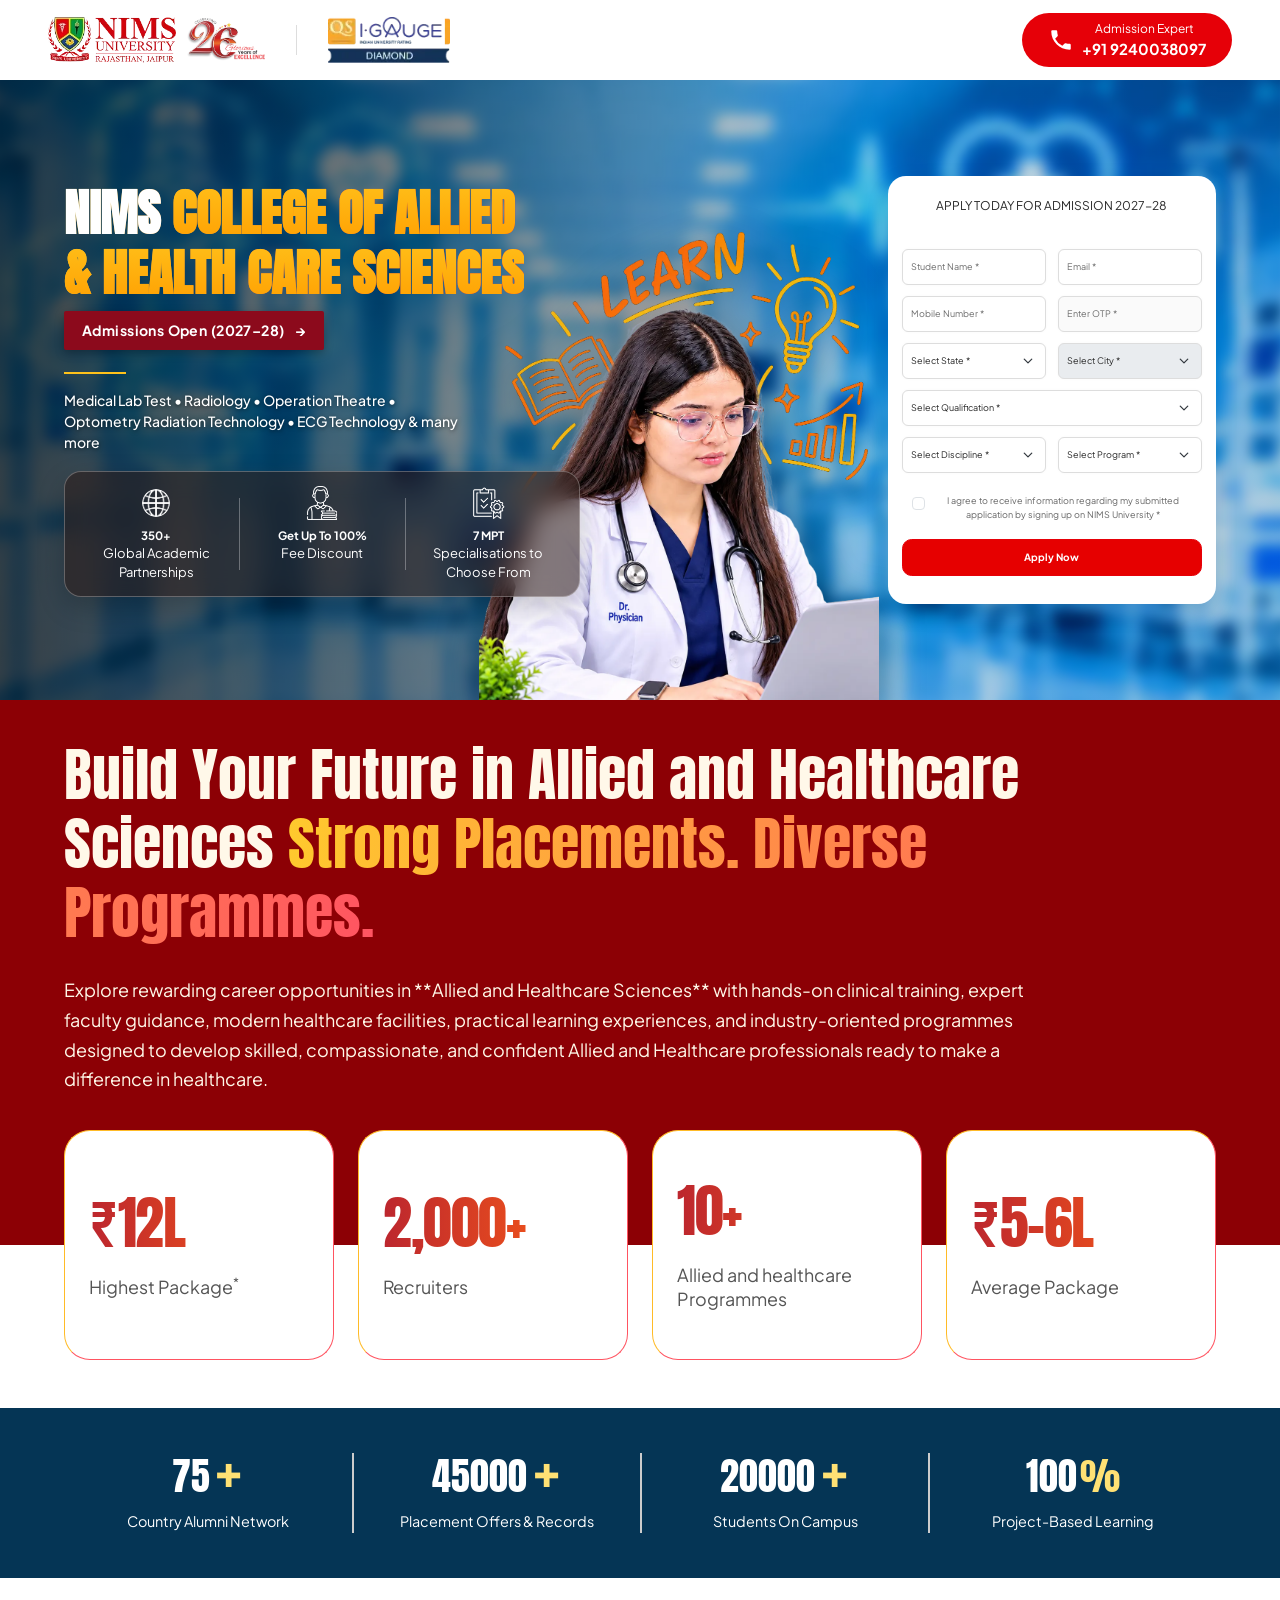
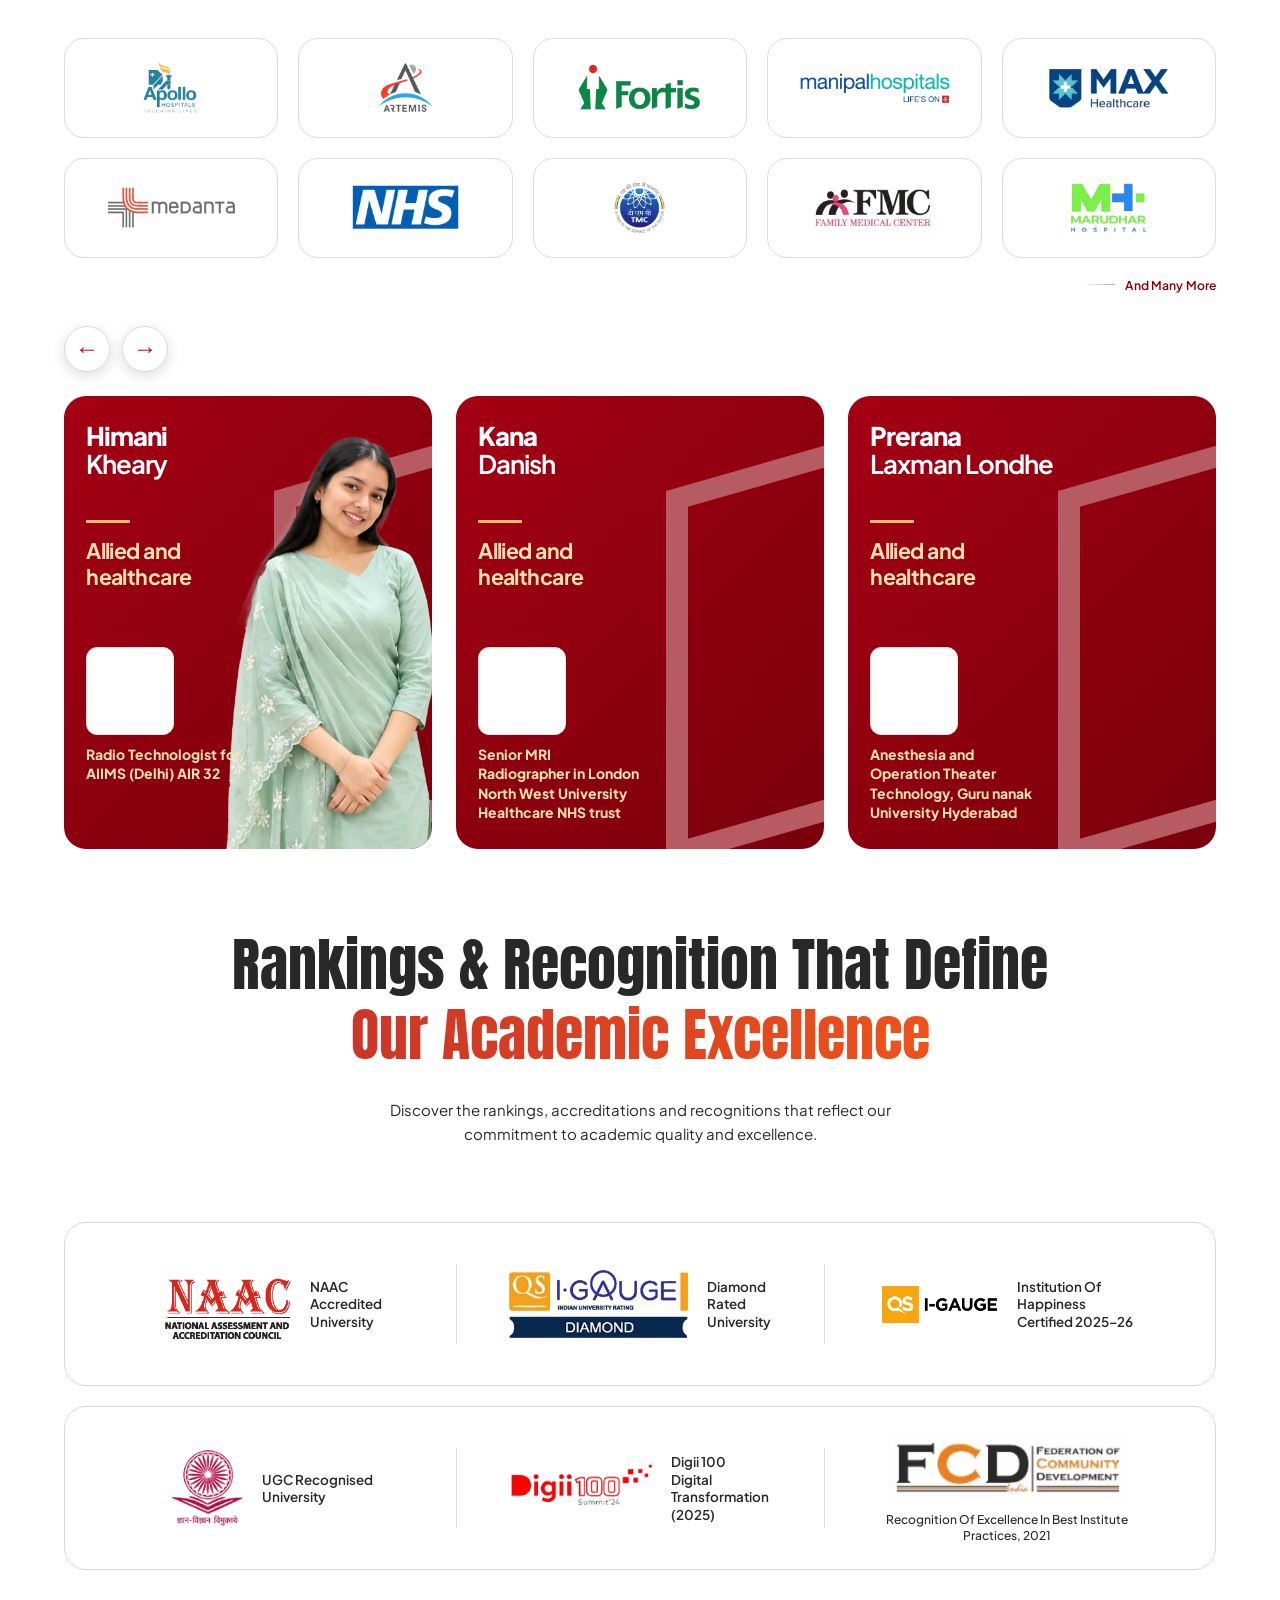
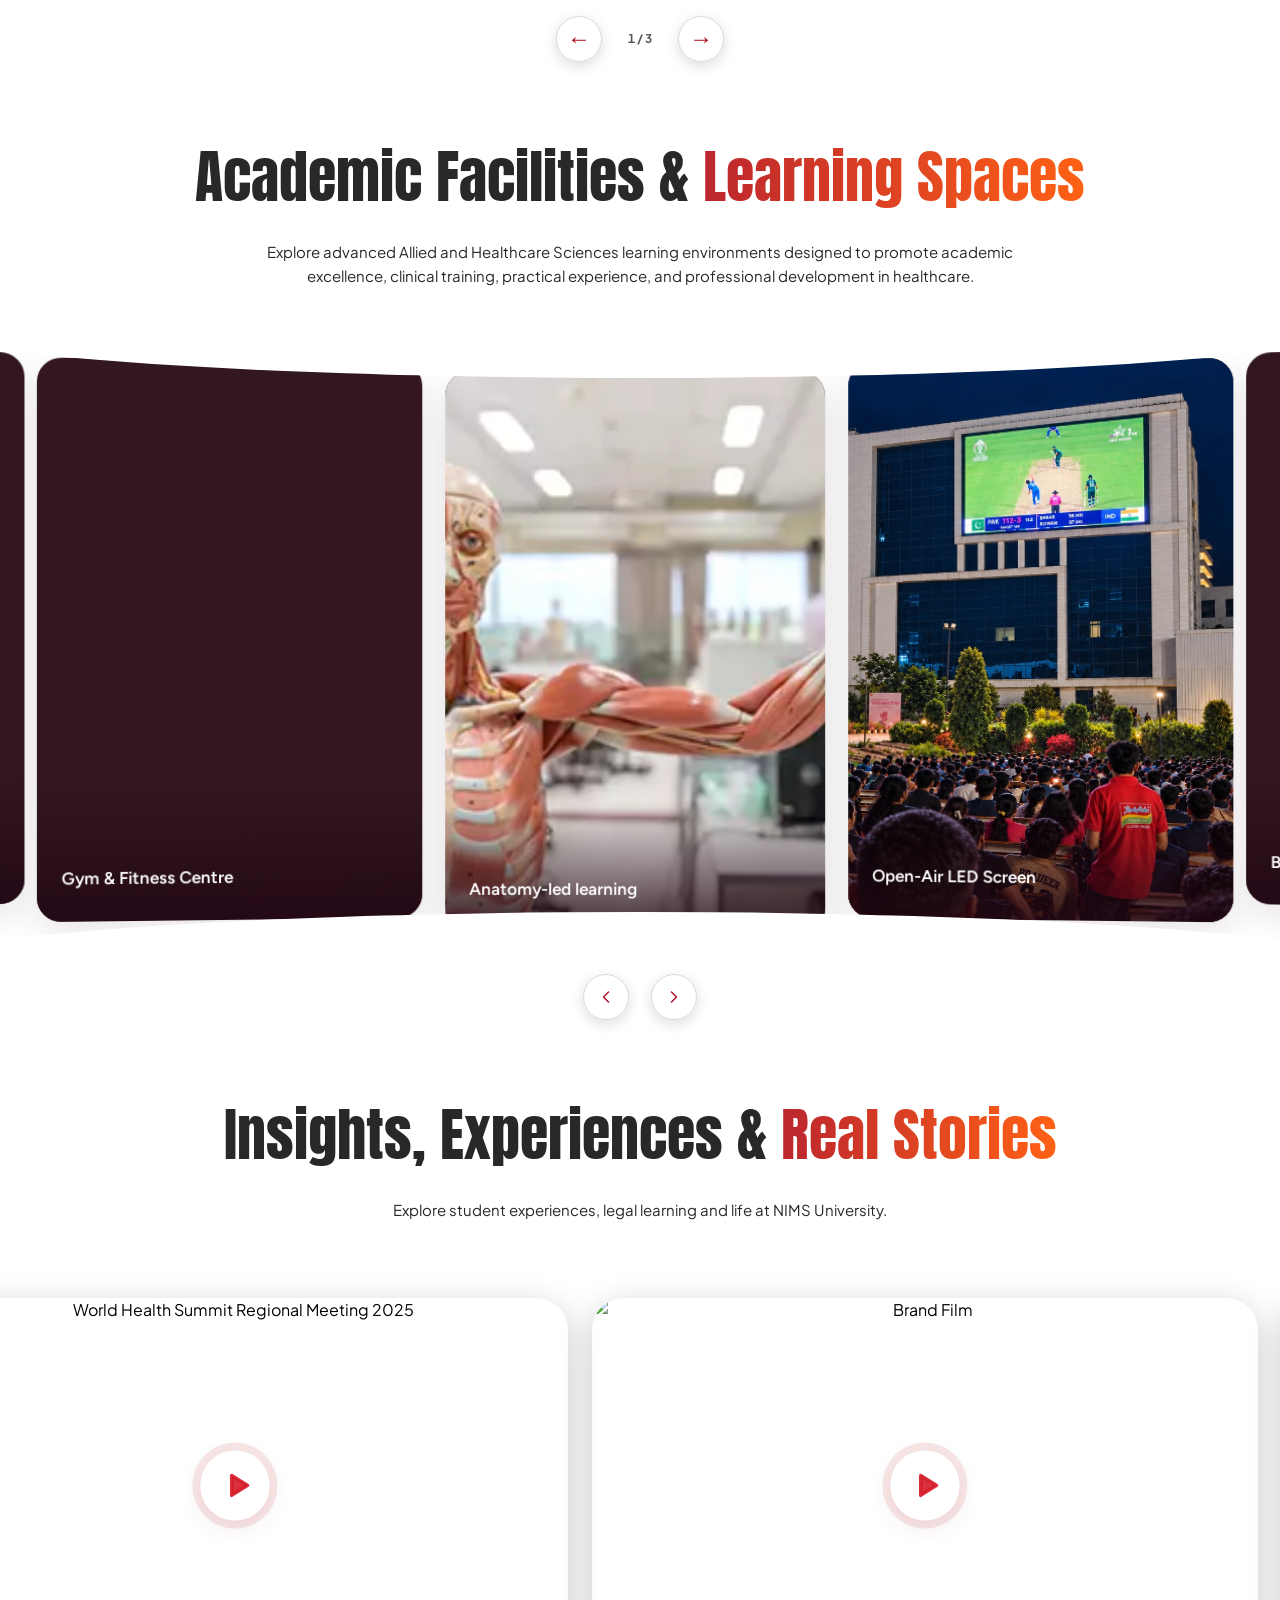
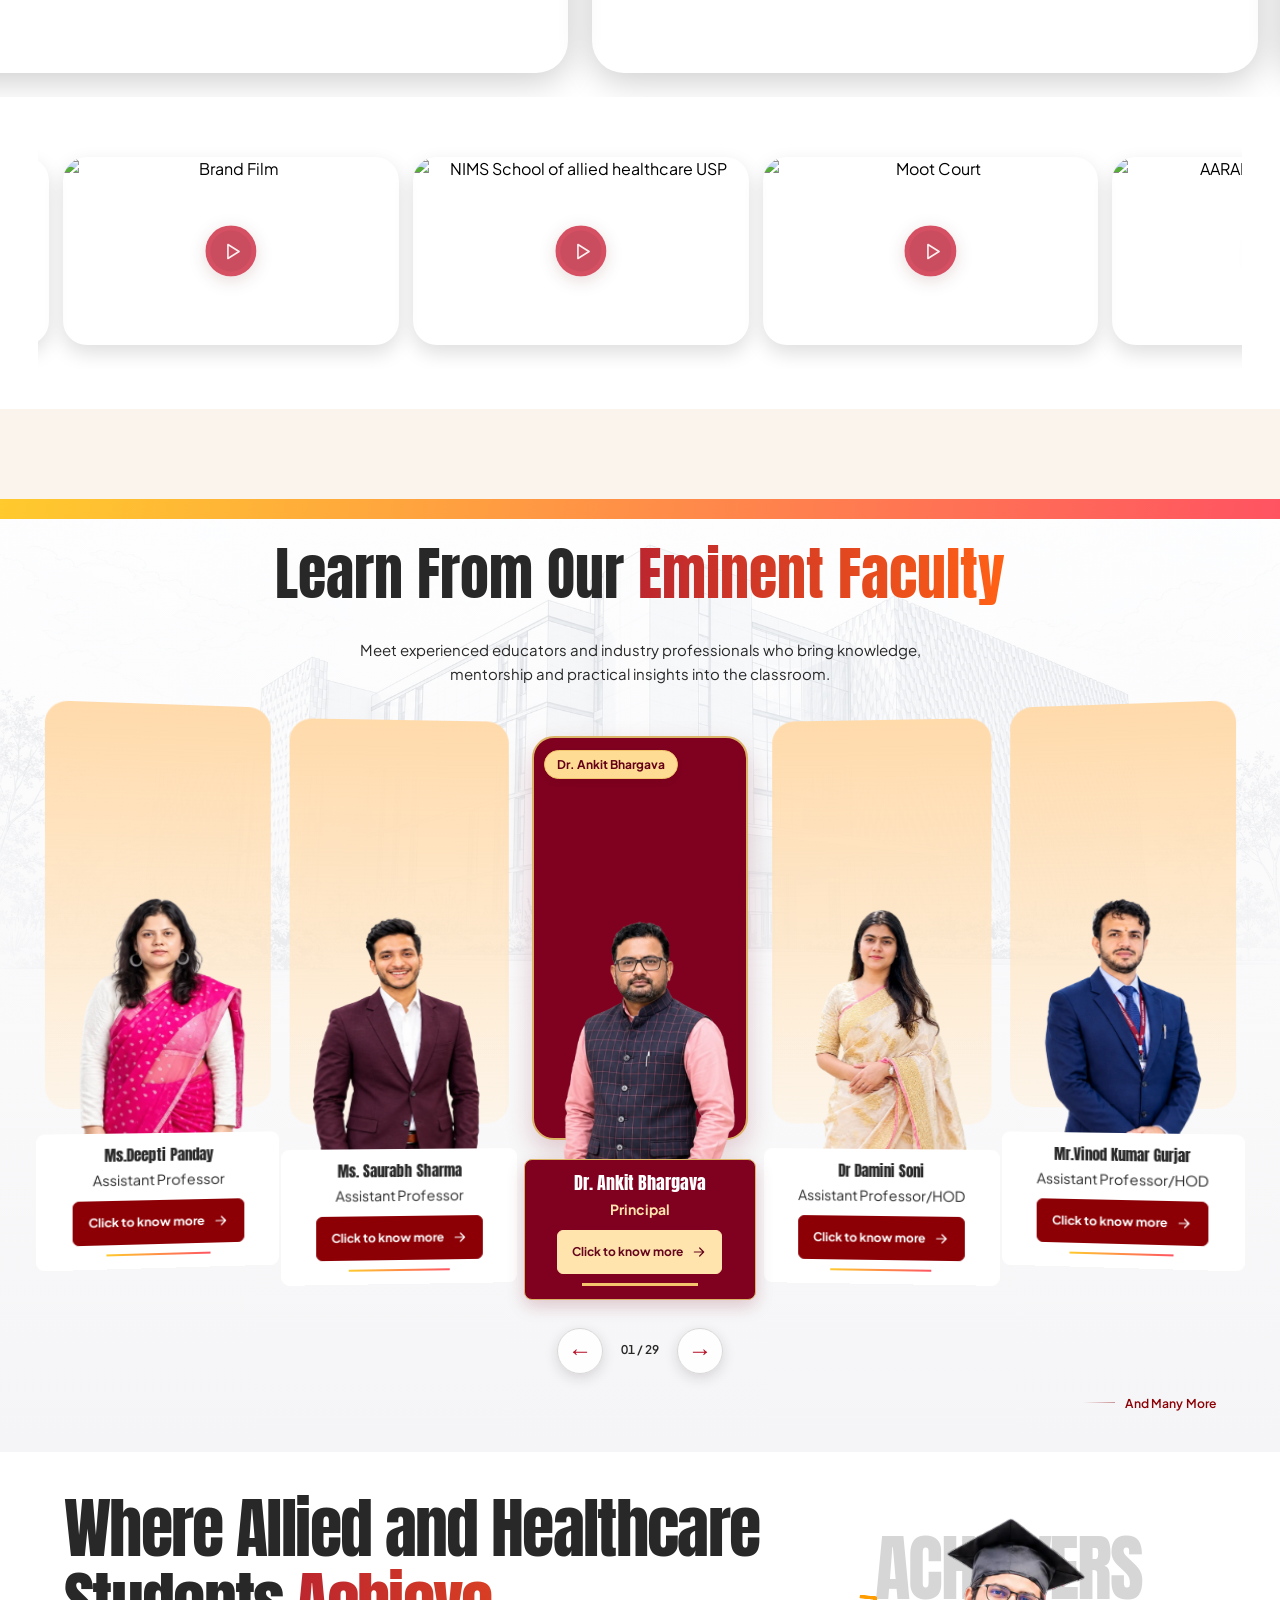
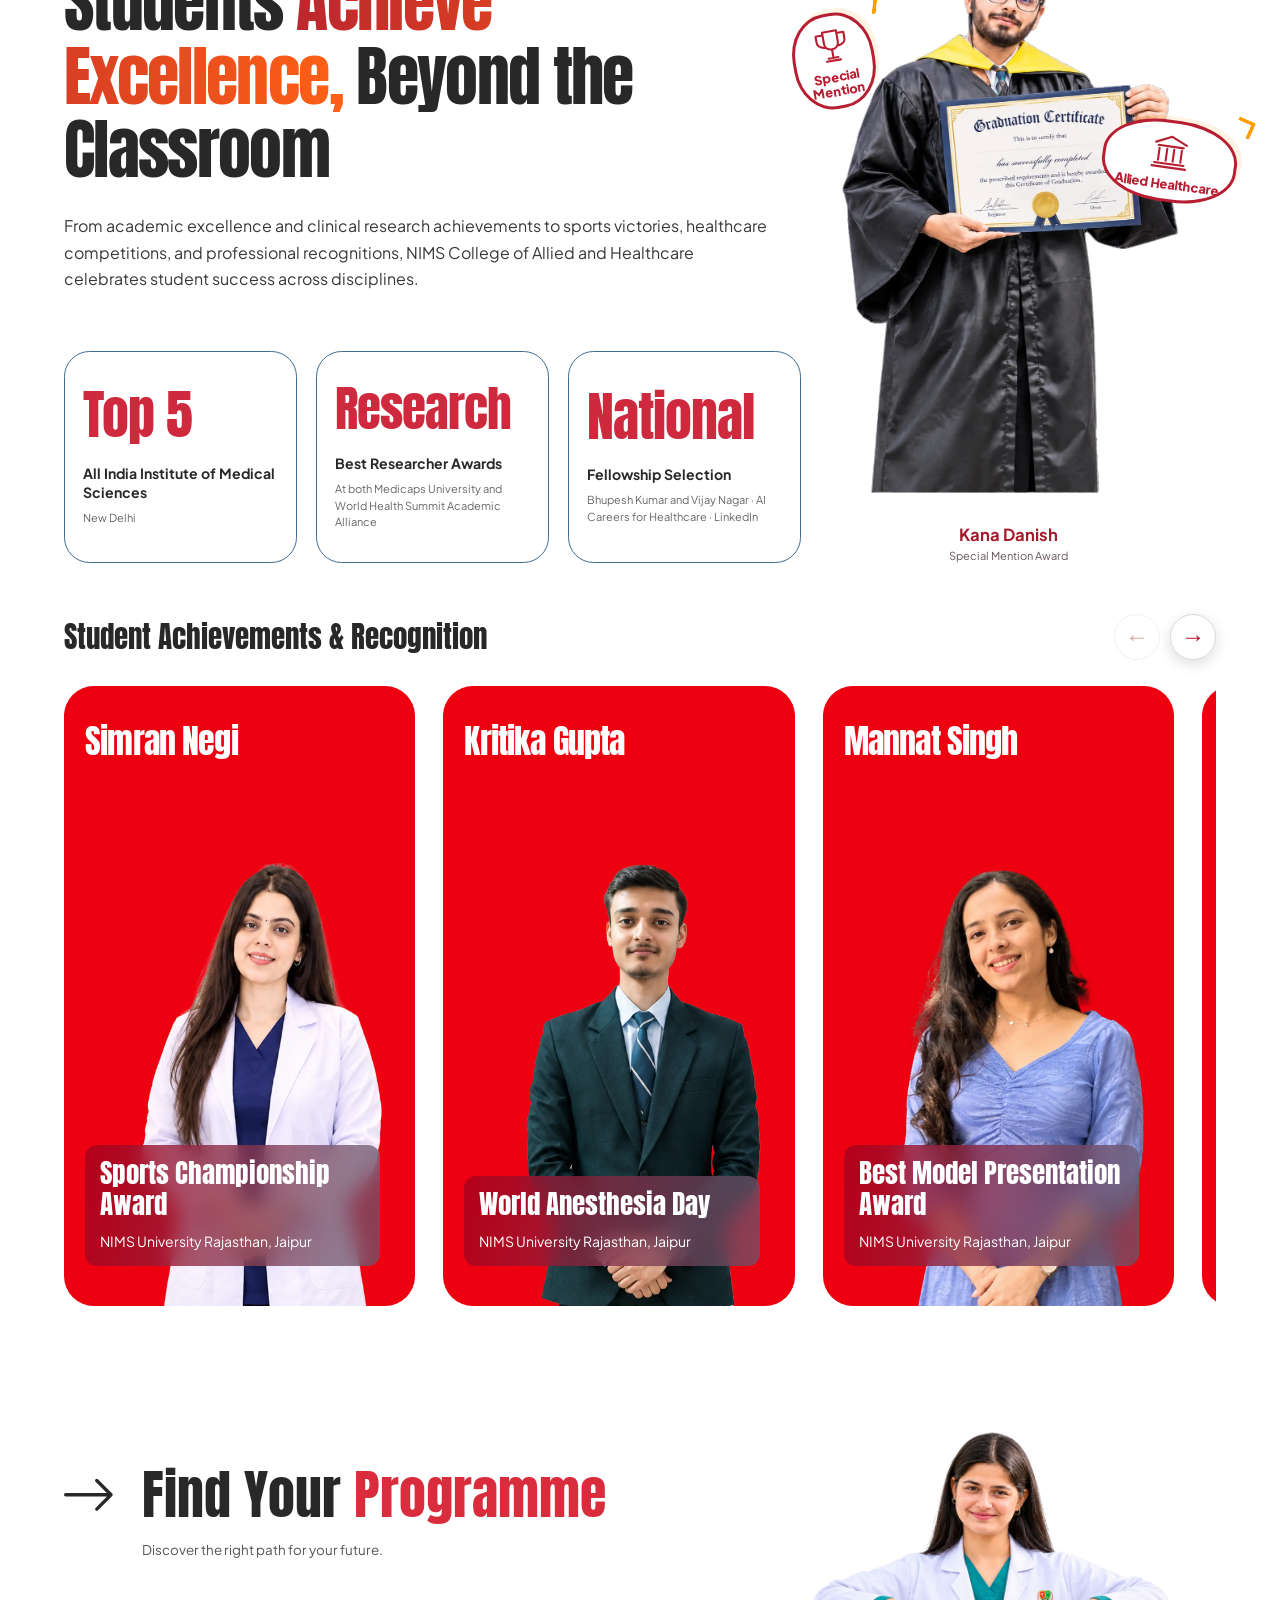
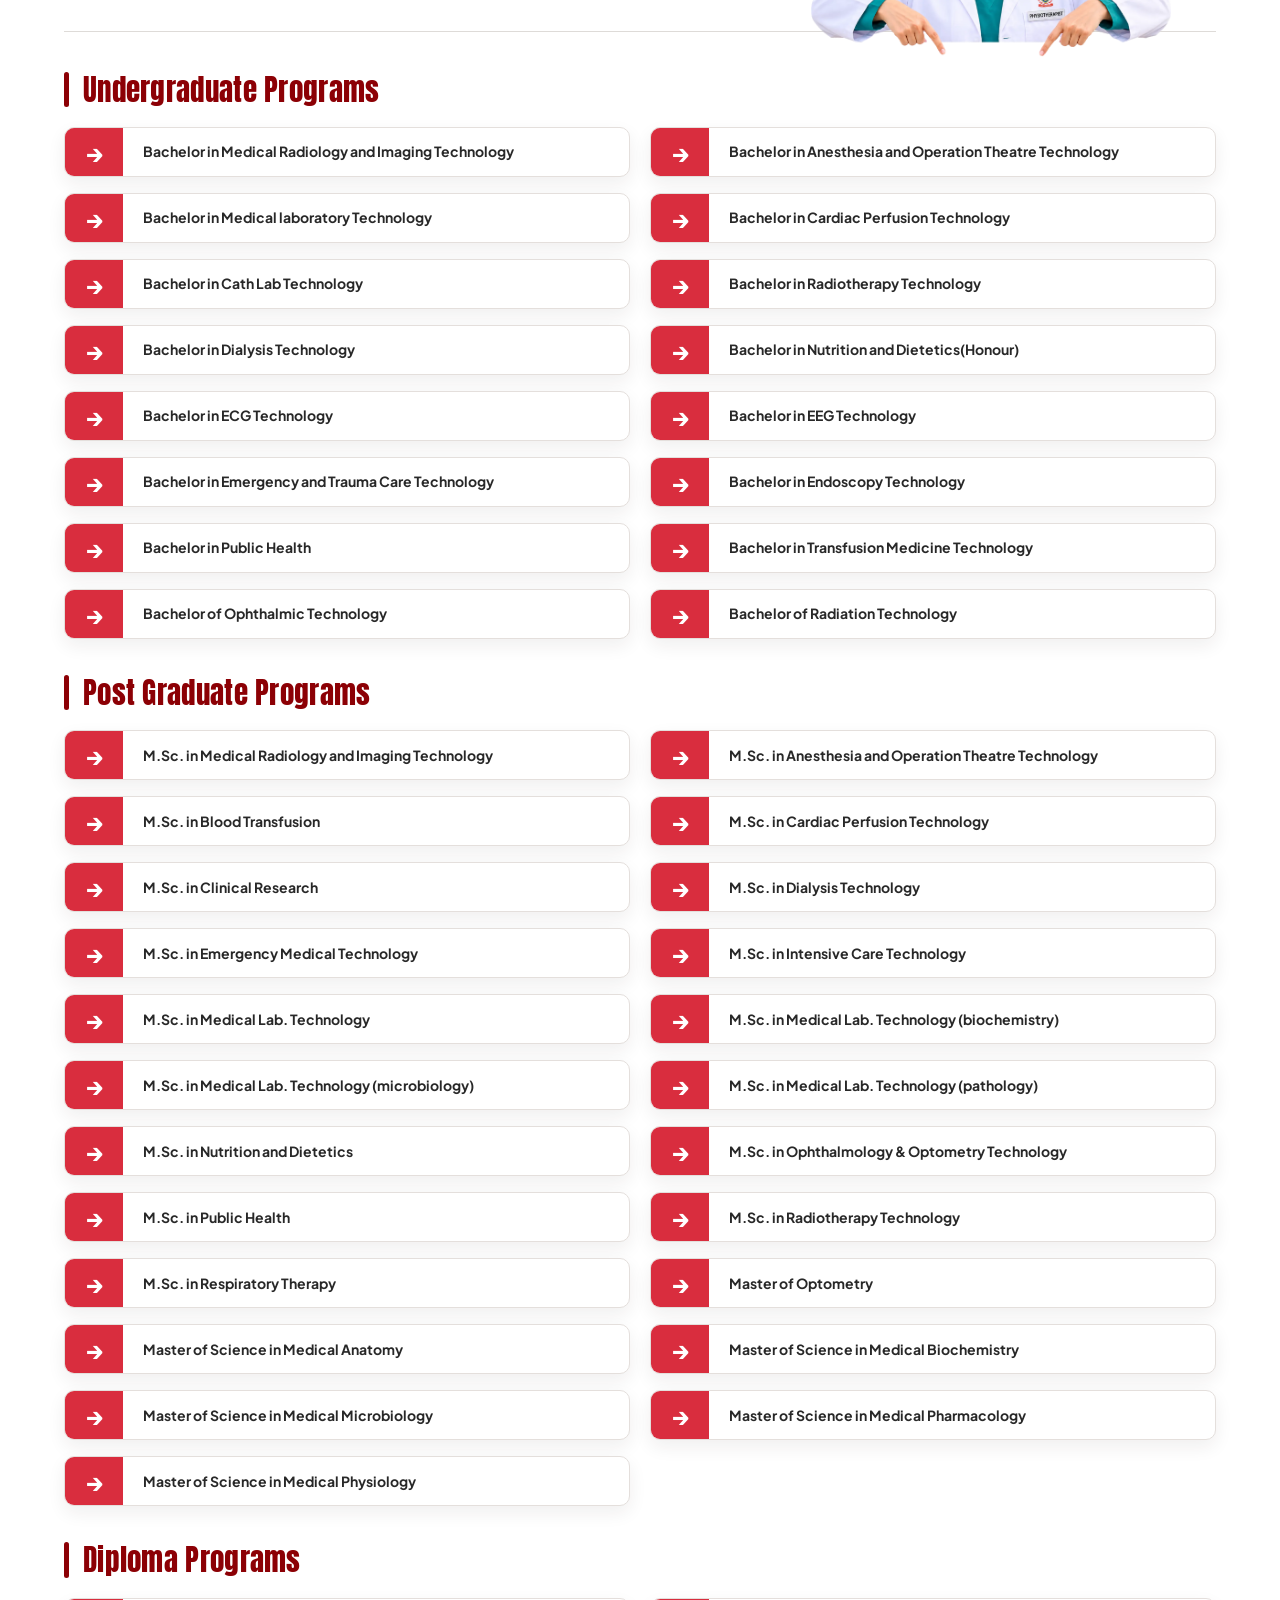
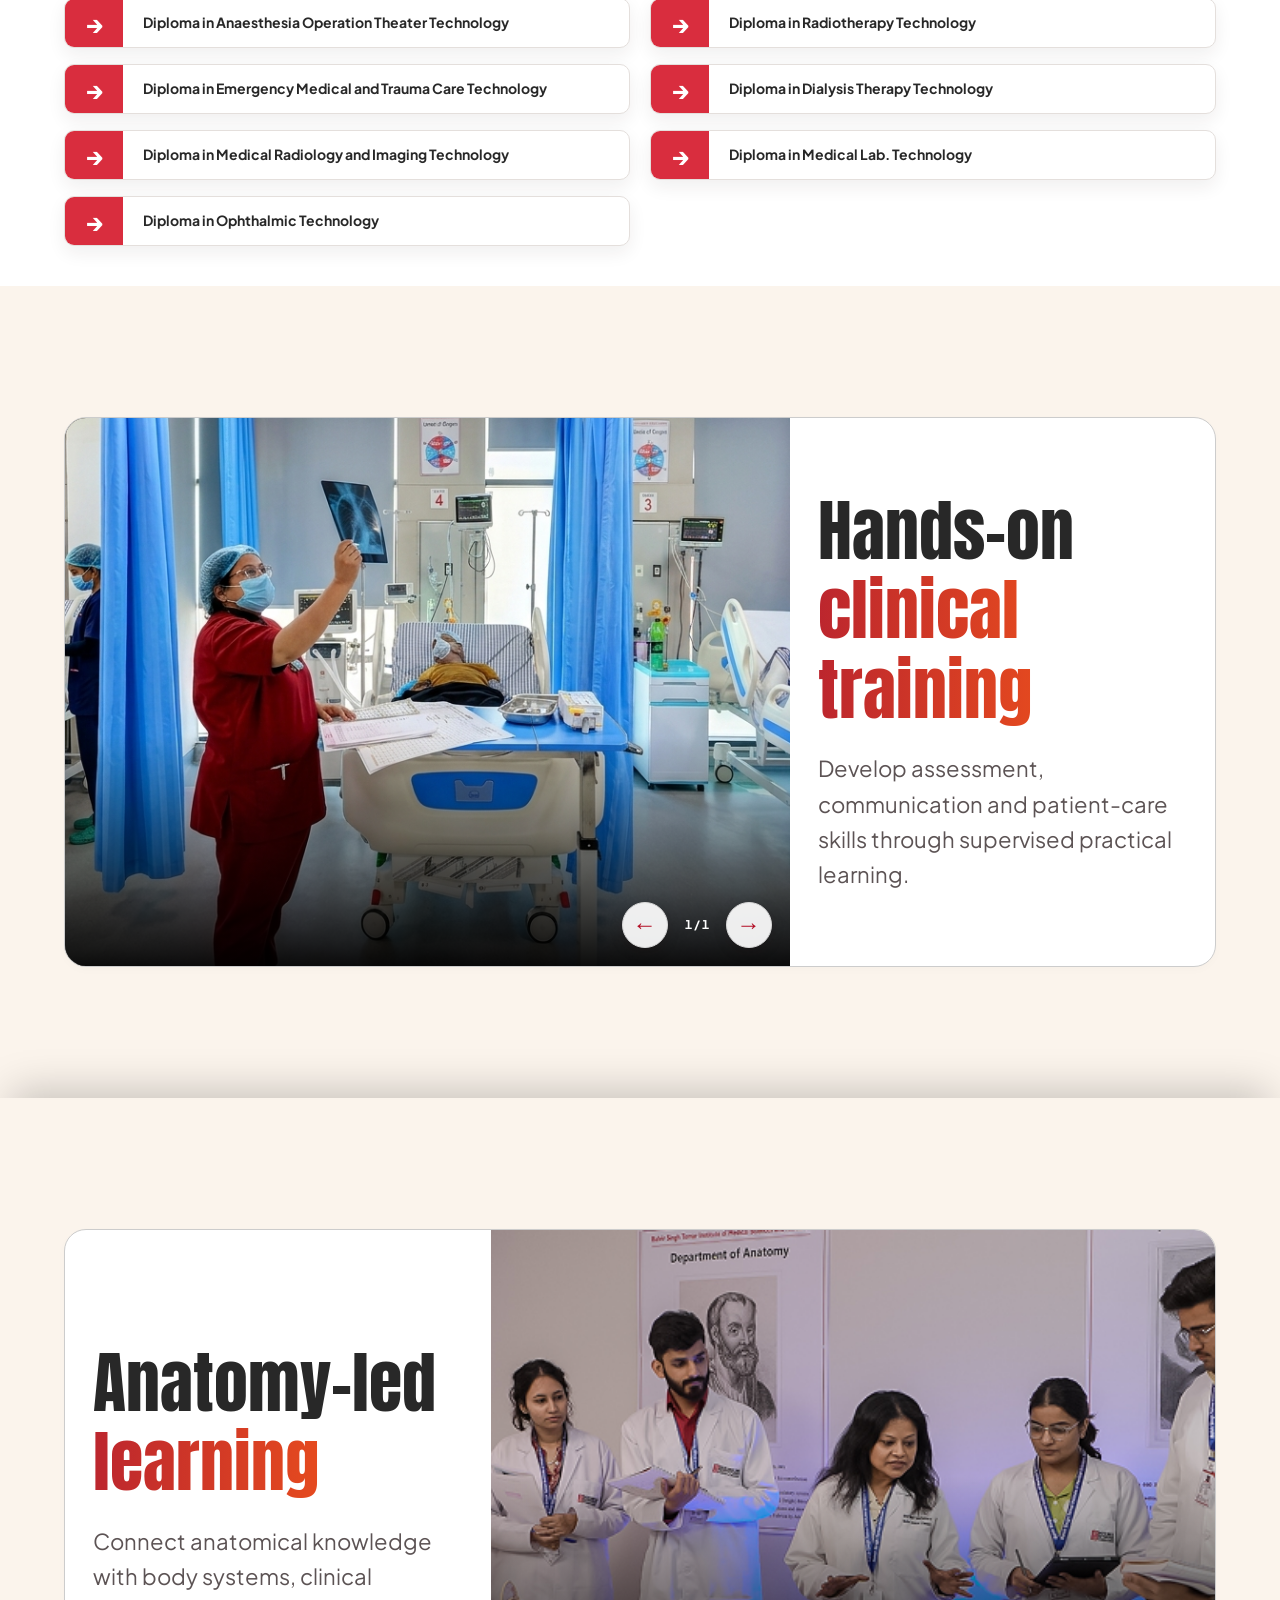
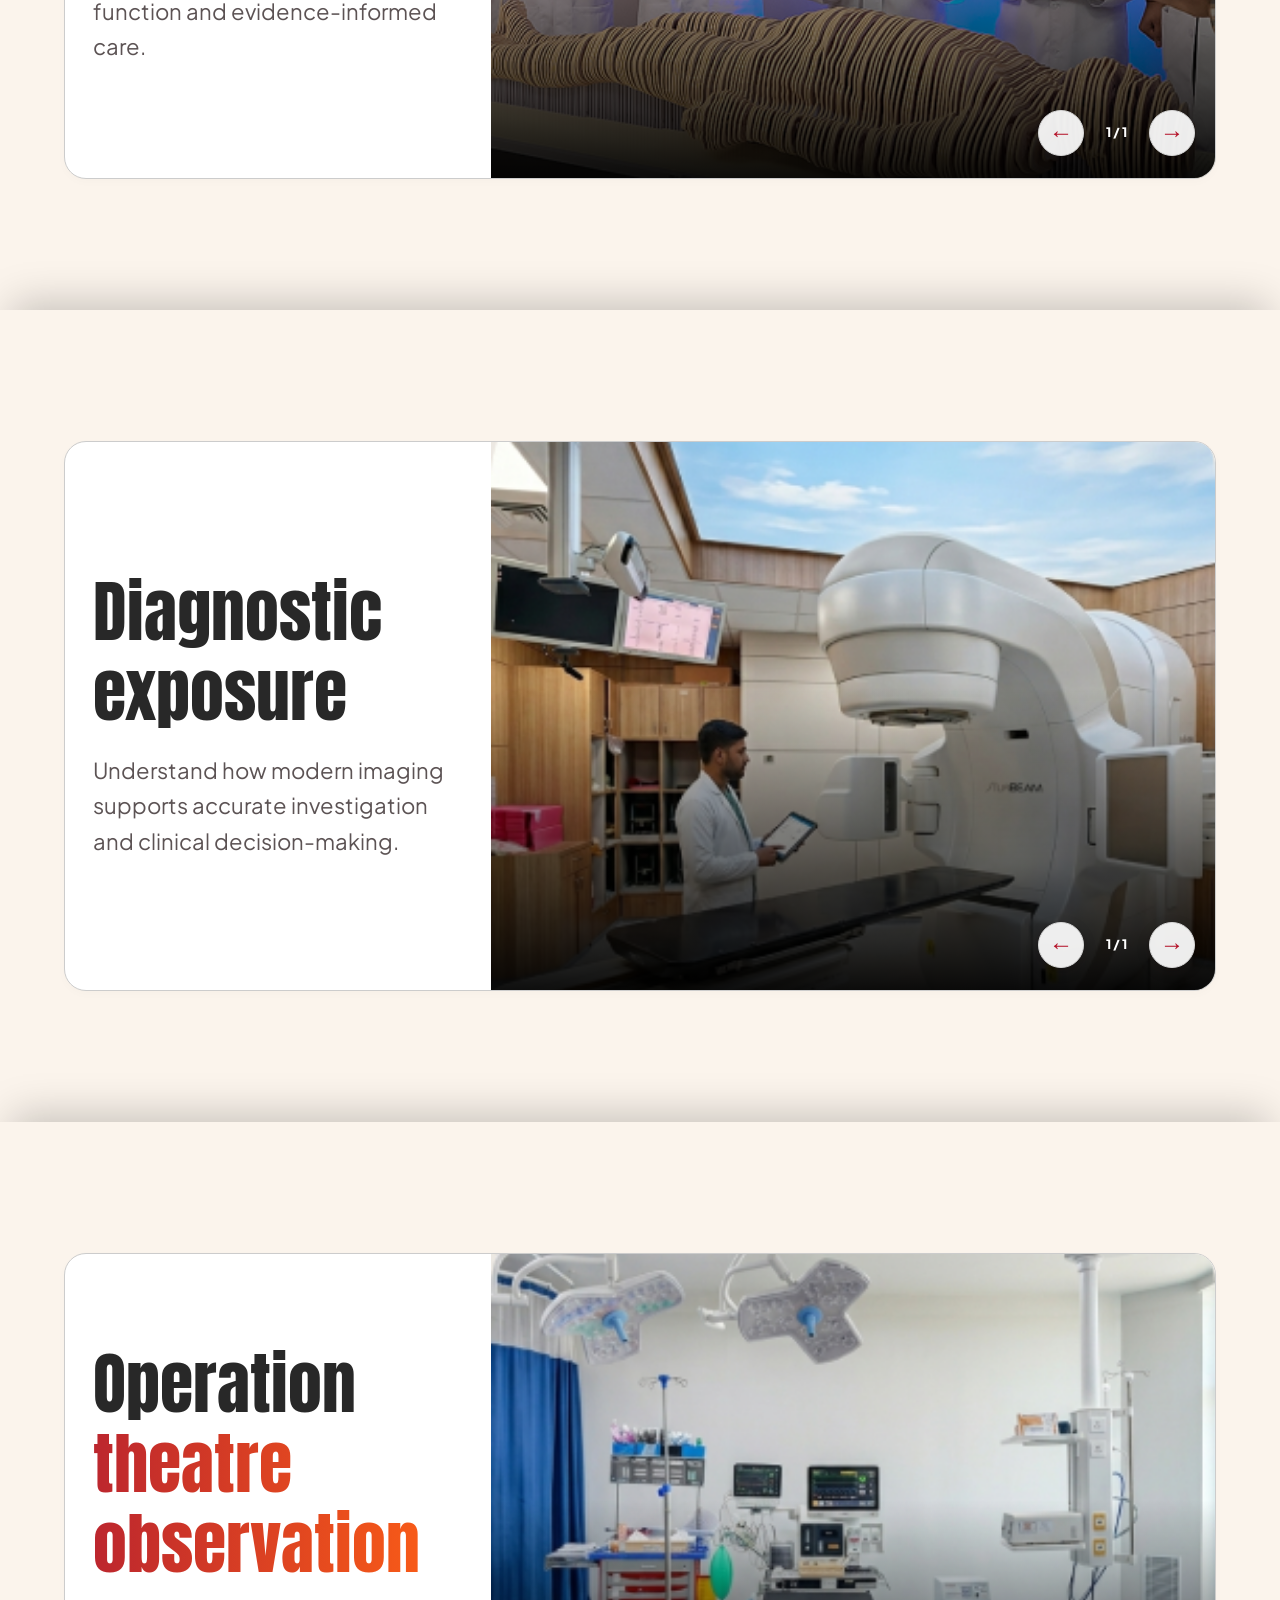
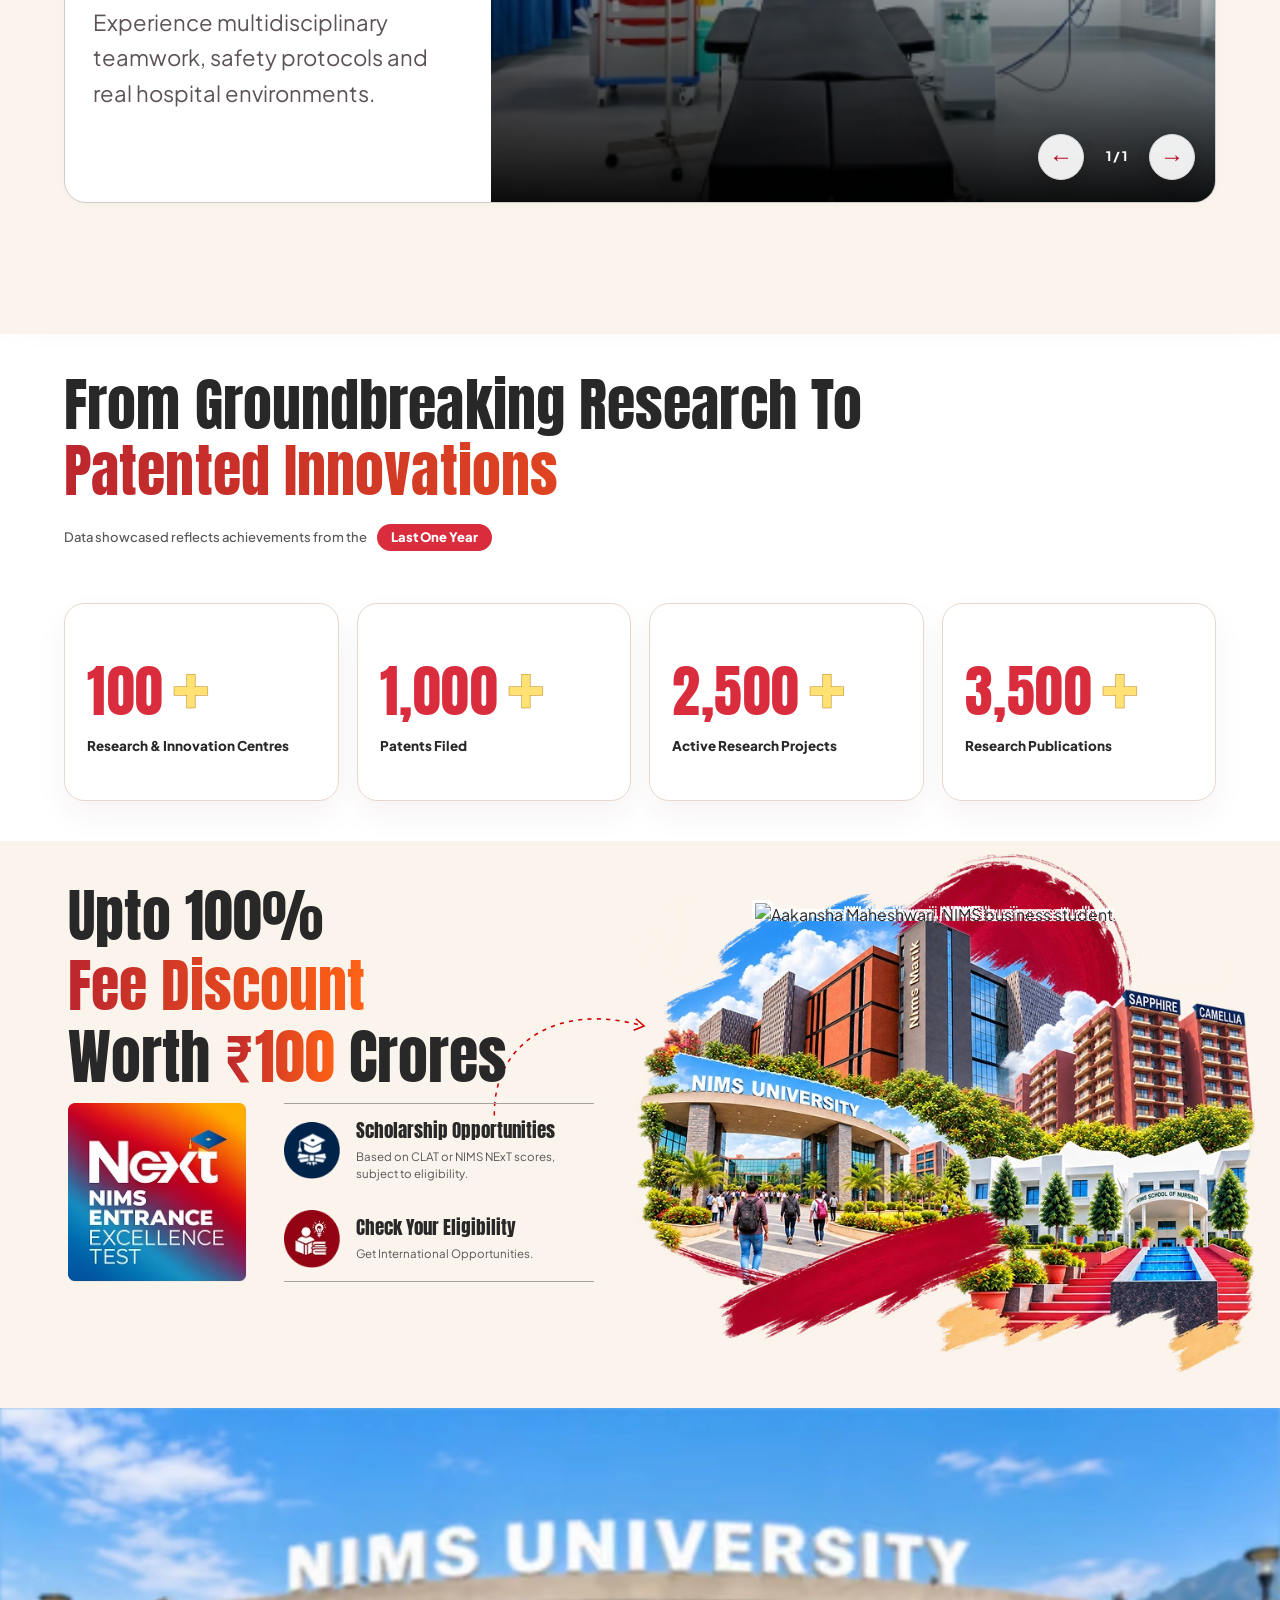
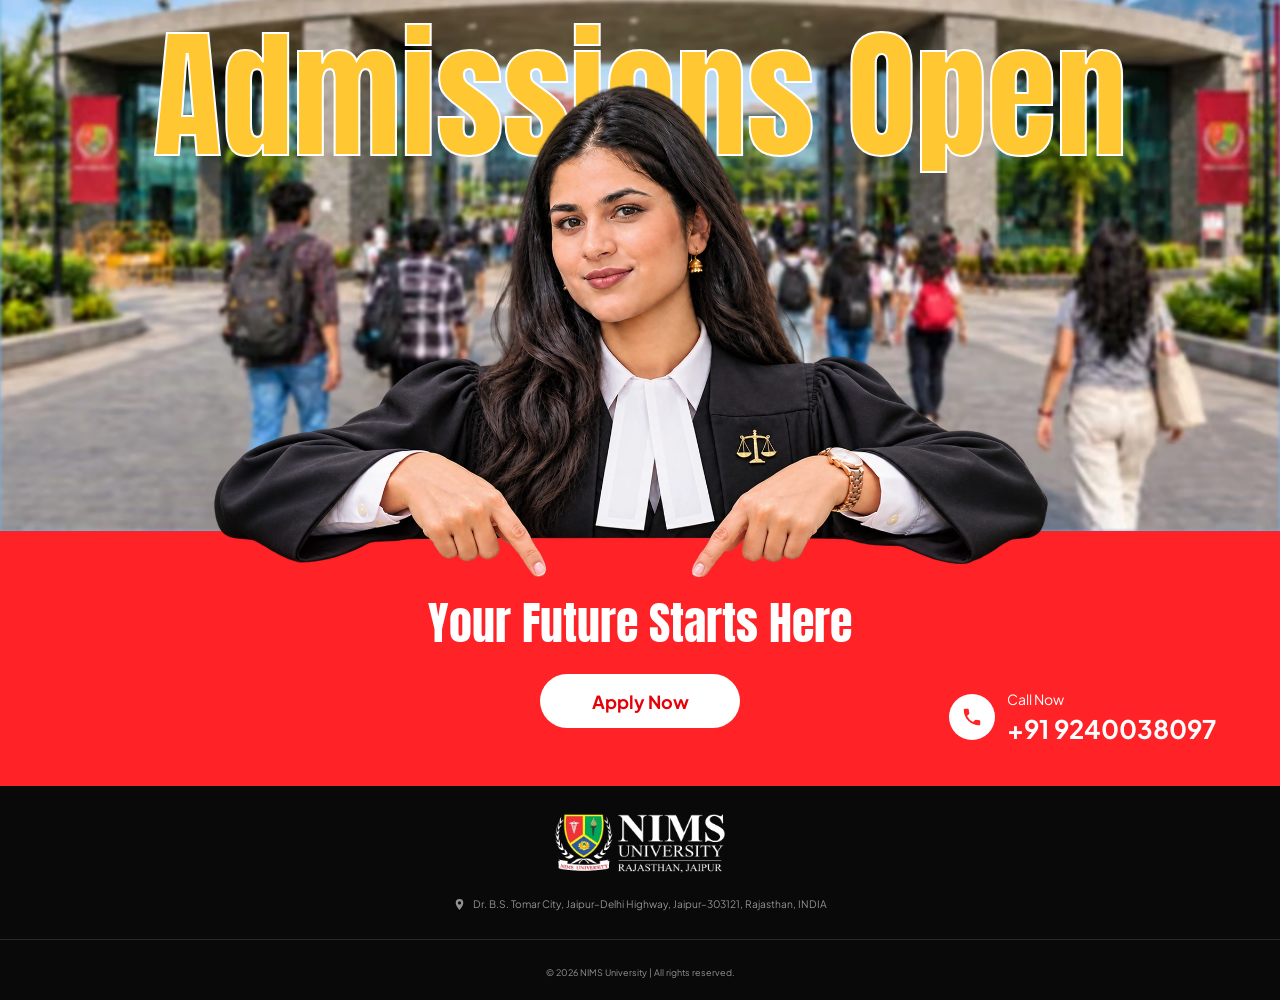
==== commit 206b98eb: "hero section updated" ====
--- a/index.html
+++ b/index.html
@@ -1065,17 +1065,13 @@
                                                                              </div>
                                                                       </div>
                                                                </article> -->
+                                                               
                                                                <article aria-label="Outlook law college ranking" class="law-outlook-card">
-                                                                      <!-- <div class="law-outlook-brand"><img alt="Outlook" decoding="async" height="43" loading="lazy" src="images/nirf.webp" width="250"></div> -->
-                                                                      <div class="law-outlook-award">
-                                                                             <img alt="" aria-hidden="true" class="award-title-trophy" decoding="async" height="1457" loading="lazy" src="images/nirf.webp" width="250">
-                                                                             <div class="university-award-copy">
-                                                                                    <h3>79TH NIRF RANKING (IN PHARMACY)</h3>
-                                                                                    <!-- <p>NIMS School of Law, ranked among
-                                                                                           India's Best Professional
-                                                                                           Colleges.</p> -->
-                                                                             </div>
-                                                                      </div>
+                                                                      <div class="law-outlook-brand"><img alt="Outlook" decoding="async" height="43" loading="lazy" src="images/nirif.png" width="250"></div>
+                                                                      <!-- <div class="university-award-copy">
+                                                                                    <h3></h3>
+                                                                                    <p>79TH NIRF RANKING<br />(IN PHARMACY)</p>
+                                                                             </div> -->
                                                                </article>
                                                         </div>
                                                         <div class="university-award-row">
@@ -1440,7 +1436,7 @@
 
               <section aria-labelledby="career-title" class="career section-space" id="career">
                      <div class="content-width">
-                            <div class="career-profiles-header">
+                            <div class="career-profiles-header" style="display: none;">
                                    <h2 class="career-profiles-title" id="career-title">
                                           <span>Top Medical College Placement Opportunities from Day One</span>
                                    </h2>
@@ -1458,66 +1454,8 @@
                                    </div>
                             </div>
                             <div aria-label="Law student internship stories" class="career-profiles-track" id="career-profiles" role="region" tabindex="0">
-                                   <!-- <article aria-label="Abhishek Kumar internship stories" class="career-profile-card law-internship-card" data-student="abhishek-kumar" data-internship-rotator="">
-                                          <div class="law-internship-portrait-frame">
-                                                 <img alt="Abhishek Kumar" class="career-profile-portrait" decoding="async" height="1536" loading="lazy" src="images/abhishek-khurana-portrait.webp" width="1024">
-                                          </div>
-                                          <div class="career-profile-copy">
-                                                 <h3>Abhishek Kumar</h3>
-                                                 <div class="internship-details-stack">
-                                                        <div aria-hidden="false" class="internship-details-slide is-active" data-internship-detail="">
-                                                               <div class="law-internship-organisation">
-                                                                      <img alt="Khurana &amp; Khurana Attorneys logo" class="career-profile-company law-internship-logo law-internship-logo--khurana" decoding="async" height="342" loading="lazy" src="images/khurana-logo.webp" width="848">
-                                                                      <span>Khurana &amp; Khurana Attorneys</span>
-                                                               </div>
-                                                               <p><strong class="career-profile-role">Trademark <span class="internship-highlight">Internship</span></strong>Abhishek's
-                                                                      internship with the Trademark Team at Khurana
-                                                                      &amp; Khurana brings intellectual property law
-                                                                      into focus. It connects his classroom
-                                                                      understanding of trademarks with the professional
-                                                                      environment of a specialist legal practice.</p>
-                                                        </div>
-                                                        <div aria-hidden="true" class="internship-details-slide" data-internship-detail="" inert="">
-                                                               <div class="law-internship-organisation">
-                                                                      <img alt="National Highways Authority of India (NHAI) emblem" class="career-profile-company law-internship-logo law-internship-logo--nhai" decoding="async" height="300" loading="lazy" src="images/nhai-emblem-vector.webp" width="455">
-                                                                      <span class="nhai-organisation-name">National
-                                                                             Highways Authority of India</span>
-                                                                      <span>NHAI Headquarters</span>
-                                                               </div>
-                                                               <p><strong class="career-profile-role">Arbitration <span class="internship-highlight">Internship</span></strong>Abhishek's
-                                                                      internship at NHAI headquarters connects his legal
-                                                                      studies with the Arbitration Department. With
-                                                                      mentor Nijam Hasan, the experience brings
-                                                                      classroom learning into the professional setting
-                                                                      of infrastructure dispute resolution.</p>
-                                                        </div>
-                                                        <div aria-hidden="true" class="internship-details-slide" data-internship-detail="" inert="">
-                                                               <div class="law-internship-organisation">
-                                                                      <img alt="Bihar State Legal Services Authority, Patna logo" class="career-profile-company law-internship-logo law-internship-logo--bslsa" decoding="async" height="502" loading="lazy" src="images/bslsa-logo.webp" width="497">
-                                                                      <span>Bihar State Legal Services Authority,
-                                                                             Patna</span>
-                                                               </div>
-                                                               <p><strong class="career-profile-role">Alternative
-                                                                             Dispute Resolution <span class="internship-highlight">Internship</span></strong>At
-                                                                      BSLSA in Patna, Abhishek's internship focuses on
-                                                                      Alternative Dispute Resolution. The experience
-                                                                      connects his legal studies with the legal aid
-                                                                      setting and approaches to resolving disputes
-                                                                      beyond a conventional trial.</p>
-                                                        </div>
-                                                 </div>
-                                                 <div aria-label="Abhishek Kumar internship selection" class="internship-switcher" role="group">
-                                                        <button aria-label="Show Khurana &amp; Khurana internship" aria-pressed="true" data-internship-select="0" title="Khurana &amp; Khurana" type="button"></button>
-                                                        <button aria-label="Show NHAI internship" aria-pressed="false" data-internship-select="1" title="NHAI" type="button"></button>
-                                                        <button aria-label="Show BSLSA internship" aria-pressed="false" data-internship-select="2" title="BSLSA" type="button"></button>
-                                                        <button aria-label="Pause internship rotation" class="internship-rotation-toggle" data-internship-pause="" title="Pause internship rotation" type="button"><svg aria-hidden="true" viewBox="0 0 20 20">
-                                                                      <path class="internship-pause-icon" d="M6 4v12m8-12v12"></path>
-                                                                      <path class="internship-play-icon" d="m7 4 9 6-9 6Z"></path>
-                                                               </svg></button>
-                                                 </div>
-                                          </div>
-                                   </article> -->
-                                   <article aria-label="Pooja Das: People's Union for Civil Liberties internship" class="career-profile-card law-internship-card" data-student="pooja-das">
+                                  
+                                   <!-- <article aria-label="Pooja Das: People's Union for Civil Liberties internship" class="career-profile-card law-internship-card" data-student="pooja-das">
                                           <div class="law-internship-portrait-frame">
                                                  <img alt="Pooja Das" class="career-profile-portrait" decoding="async" height="1536" loading="lazy" src="images/pooja-das-portrait.webp" width="1024">
                                           </div>
@@ -1652,7 +1590,7 @@
                                                         practice. Her experience brings the professional setting of an
                                                         advocate's chamber into her journey as a law student.</p>
                                           </div>
-                                   </article>
+                                   </article> -->
                             </div>
                             <p aria-live="polite" class="career-profiles-announcement visually-hidden" role="status">
                             </p>
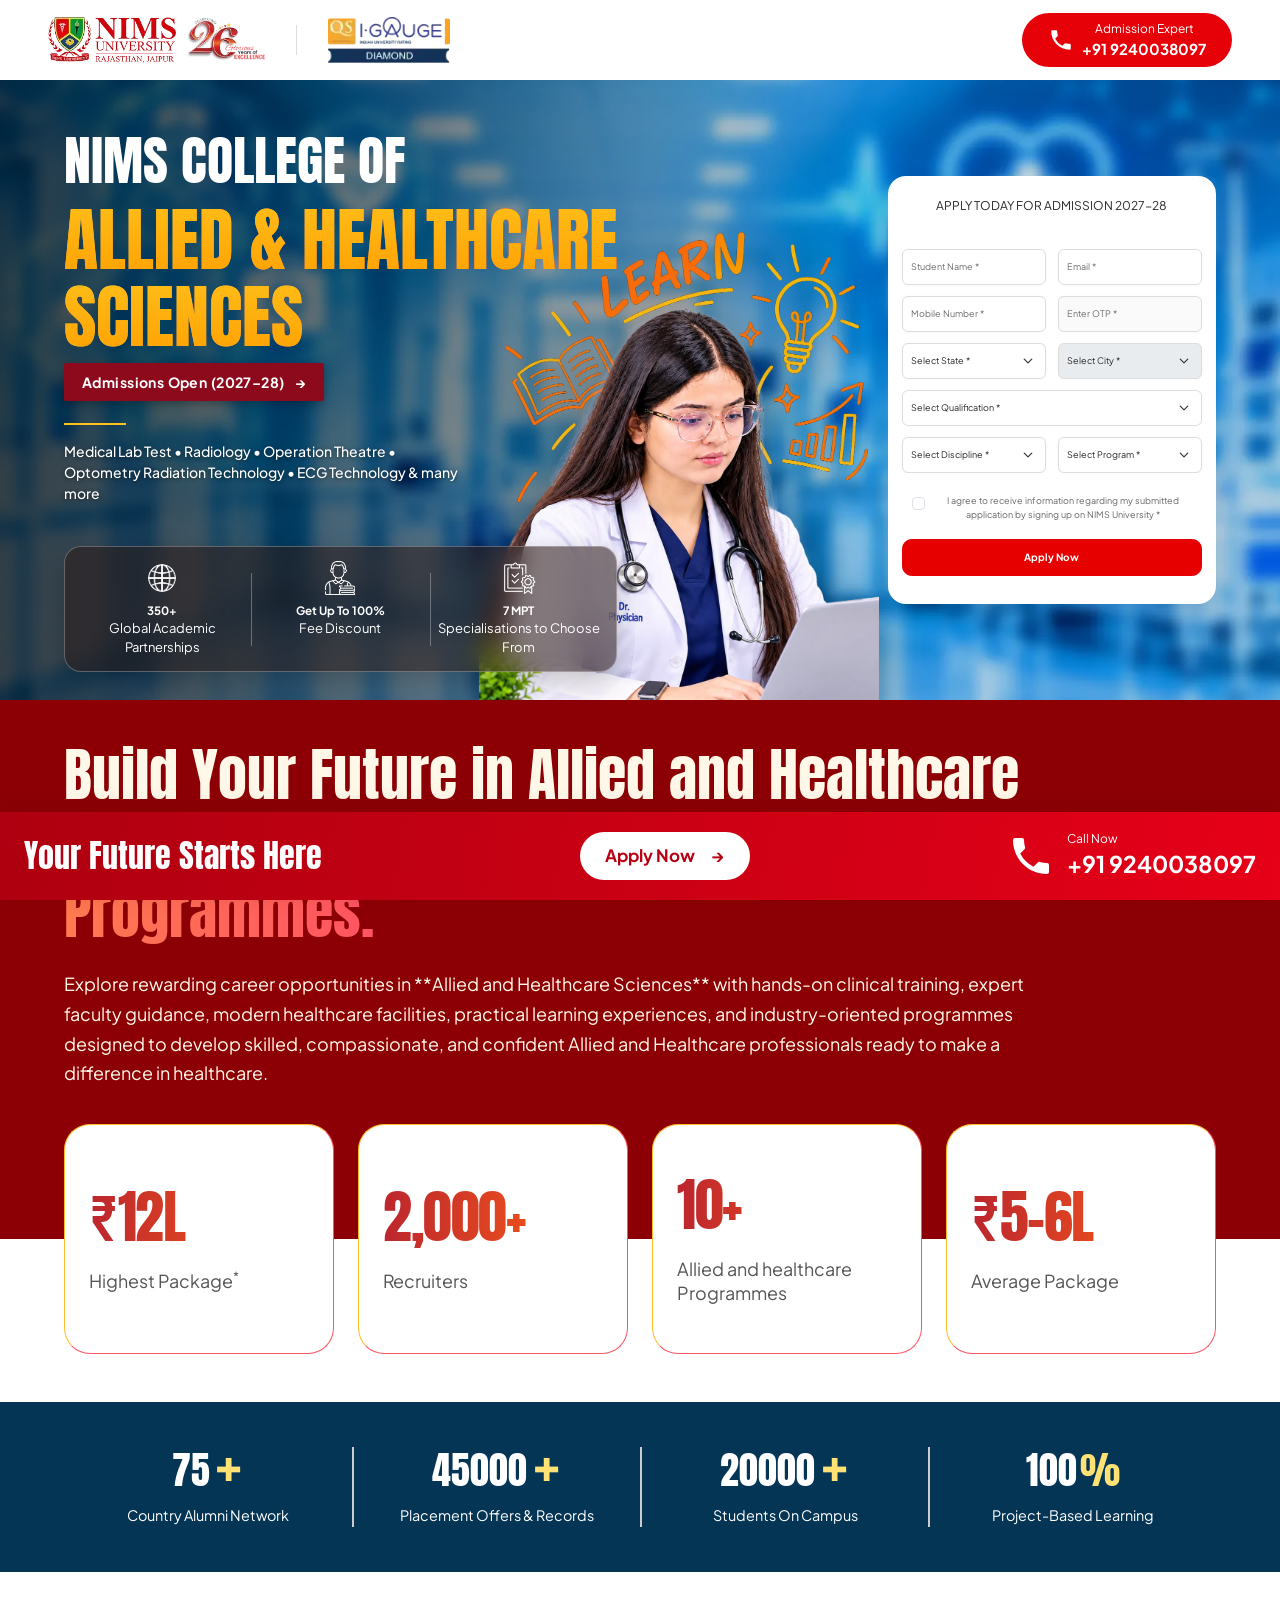
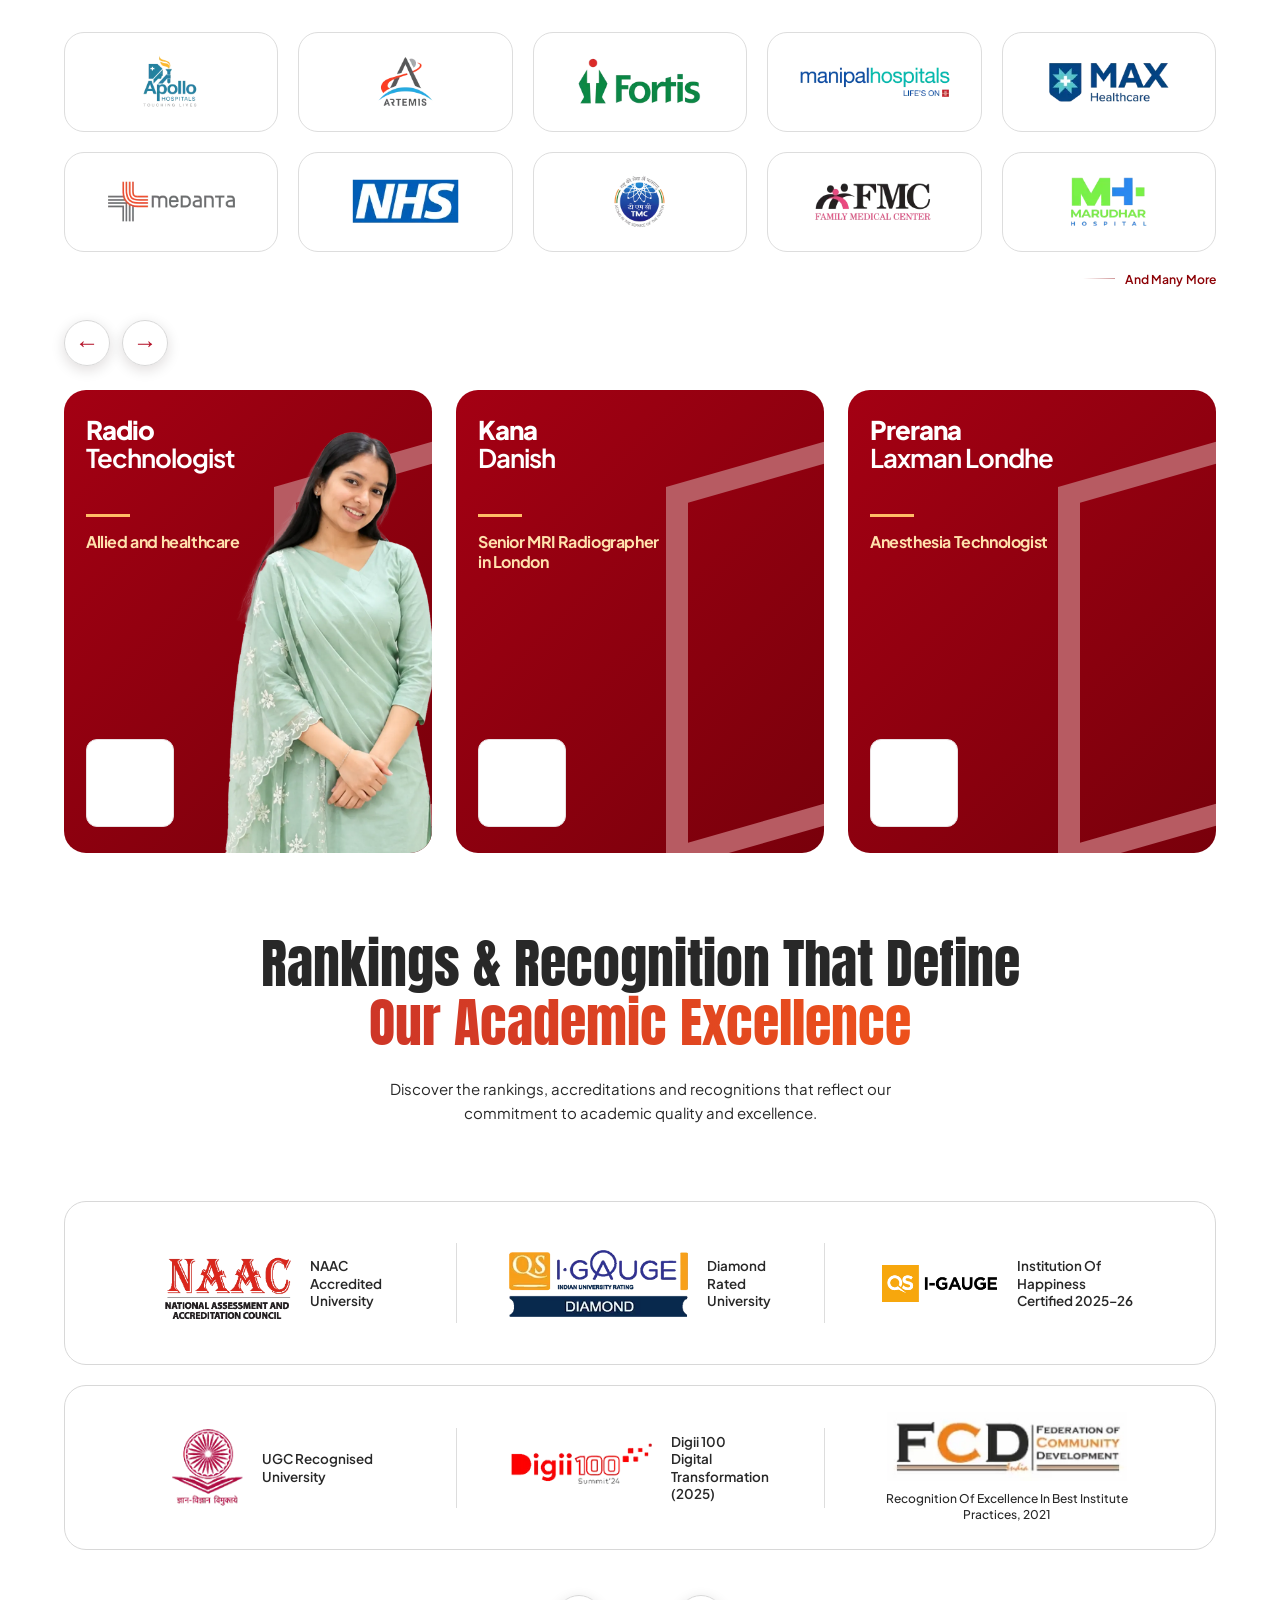
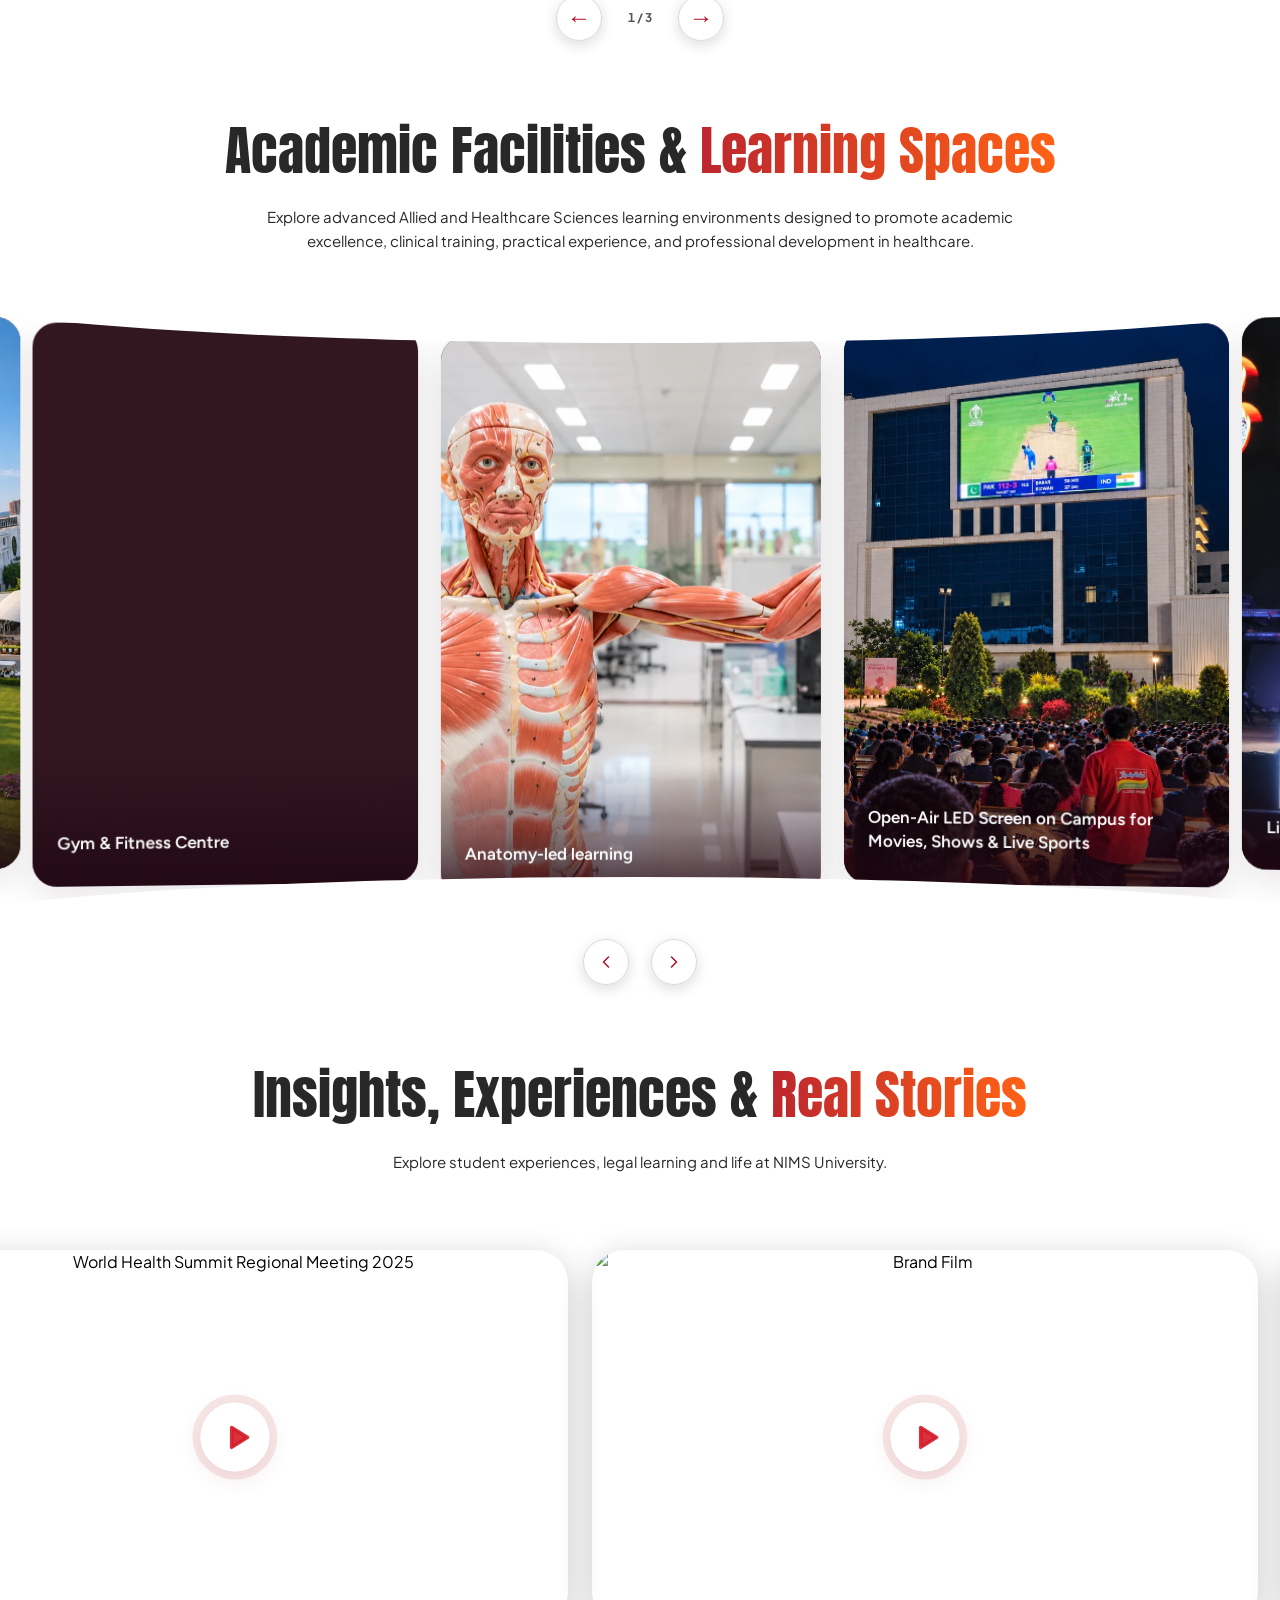
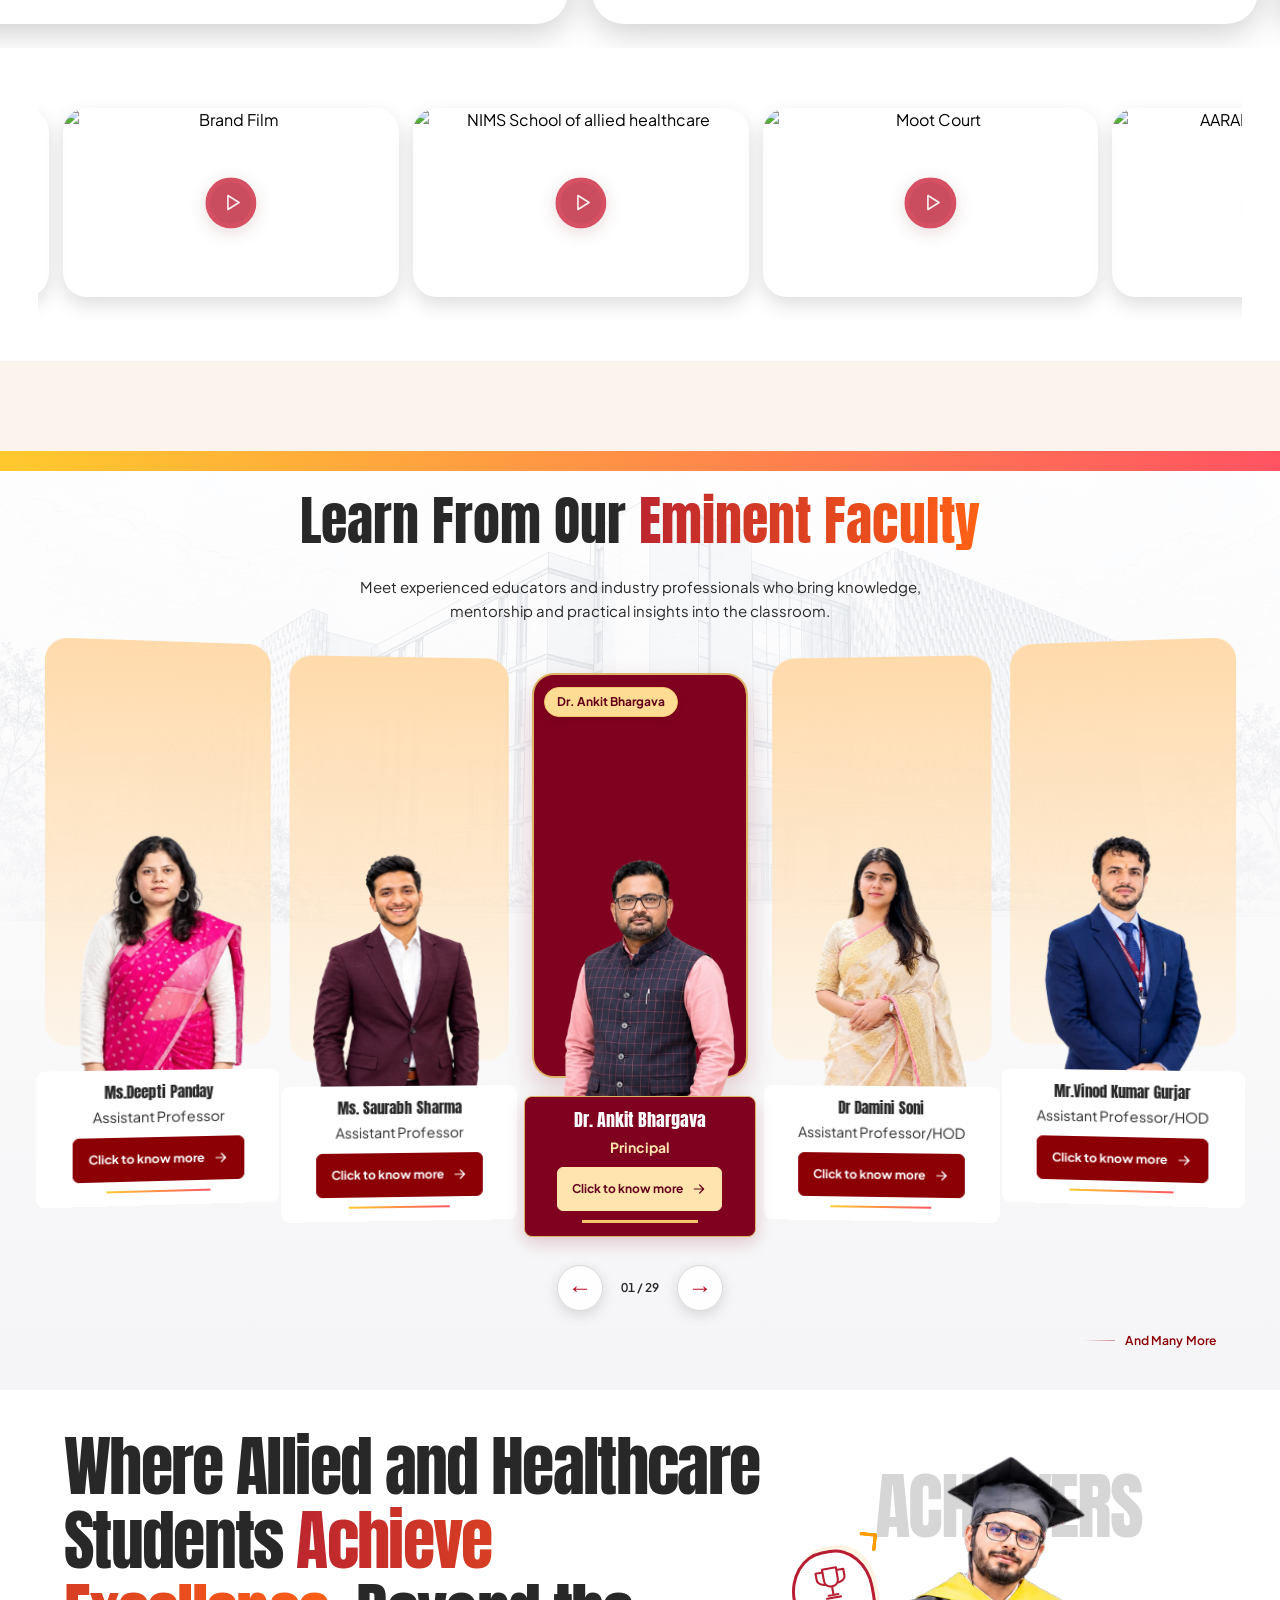
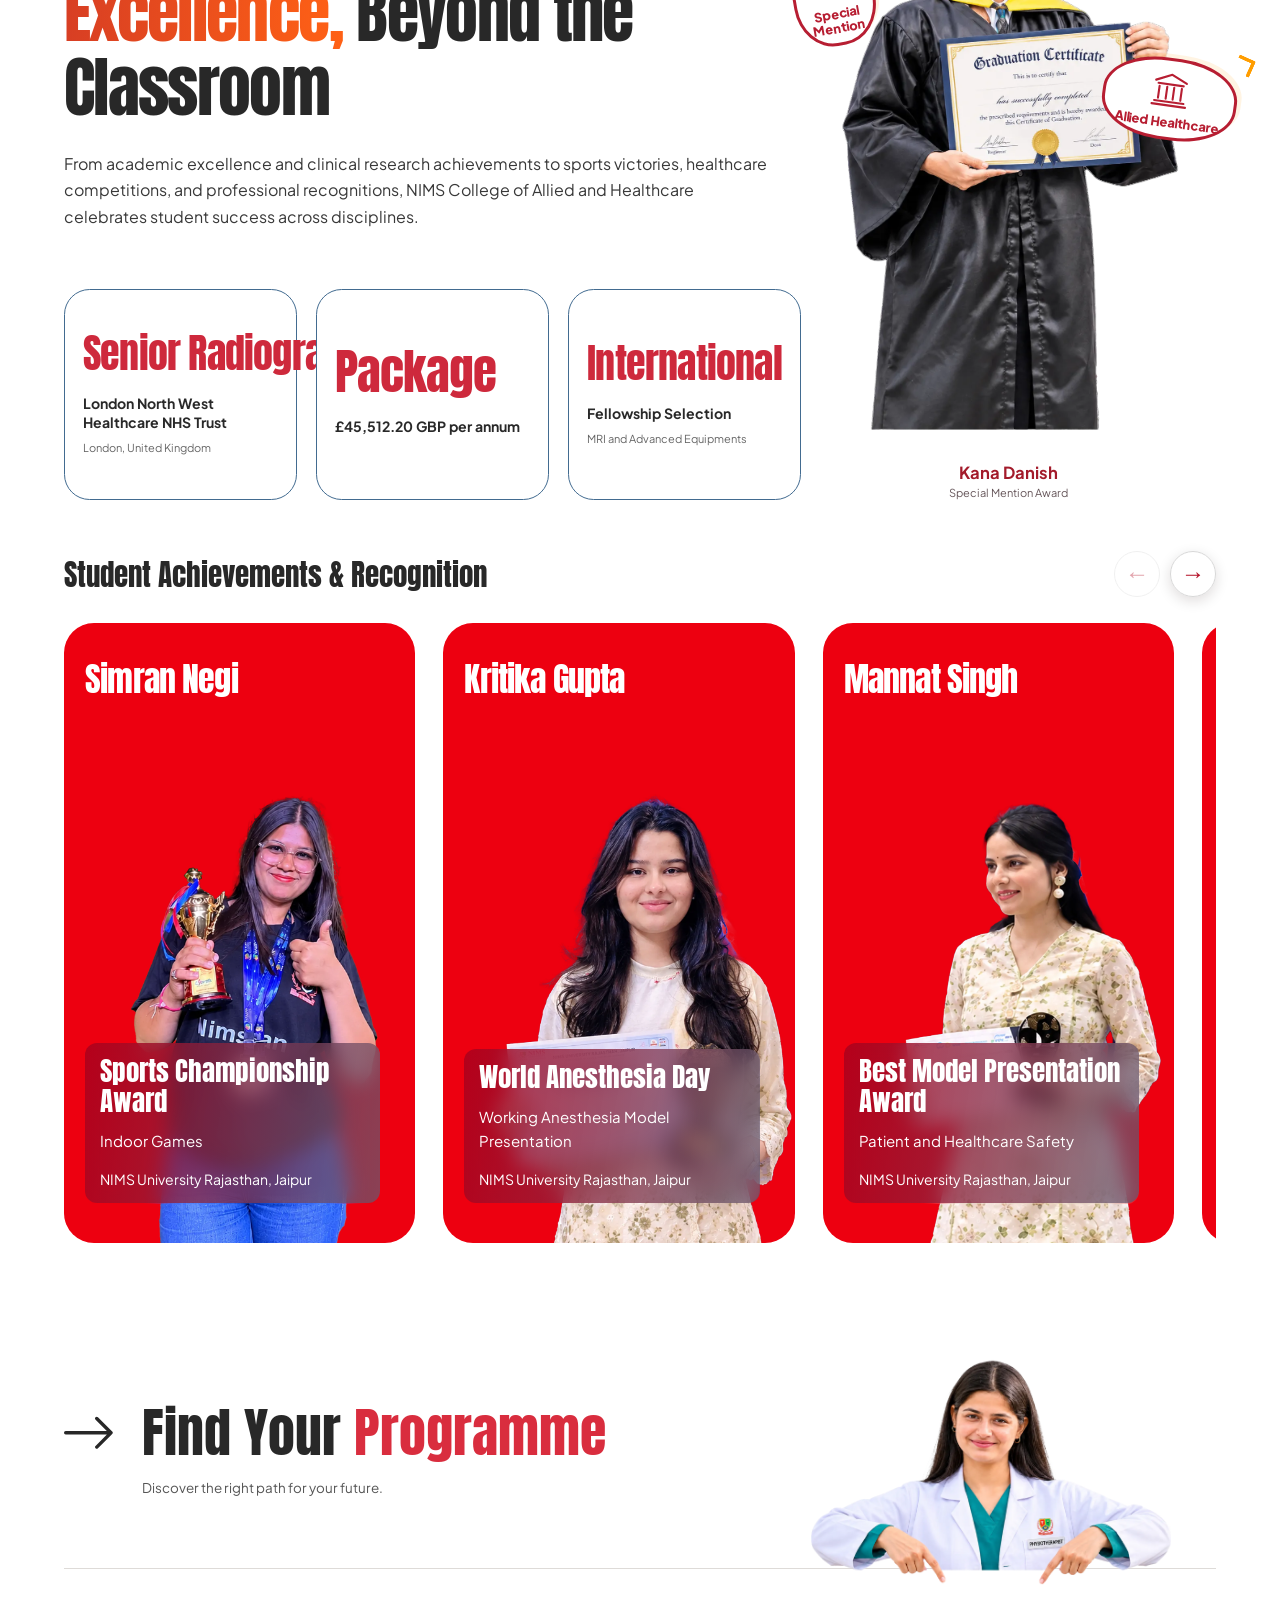
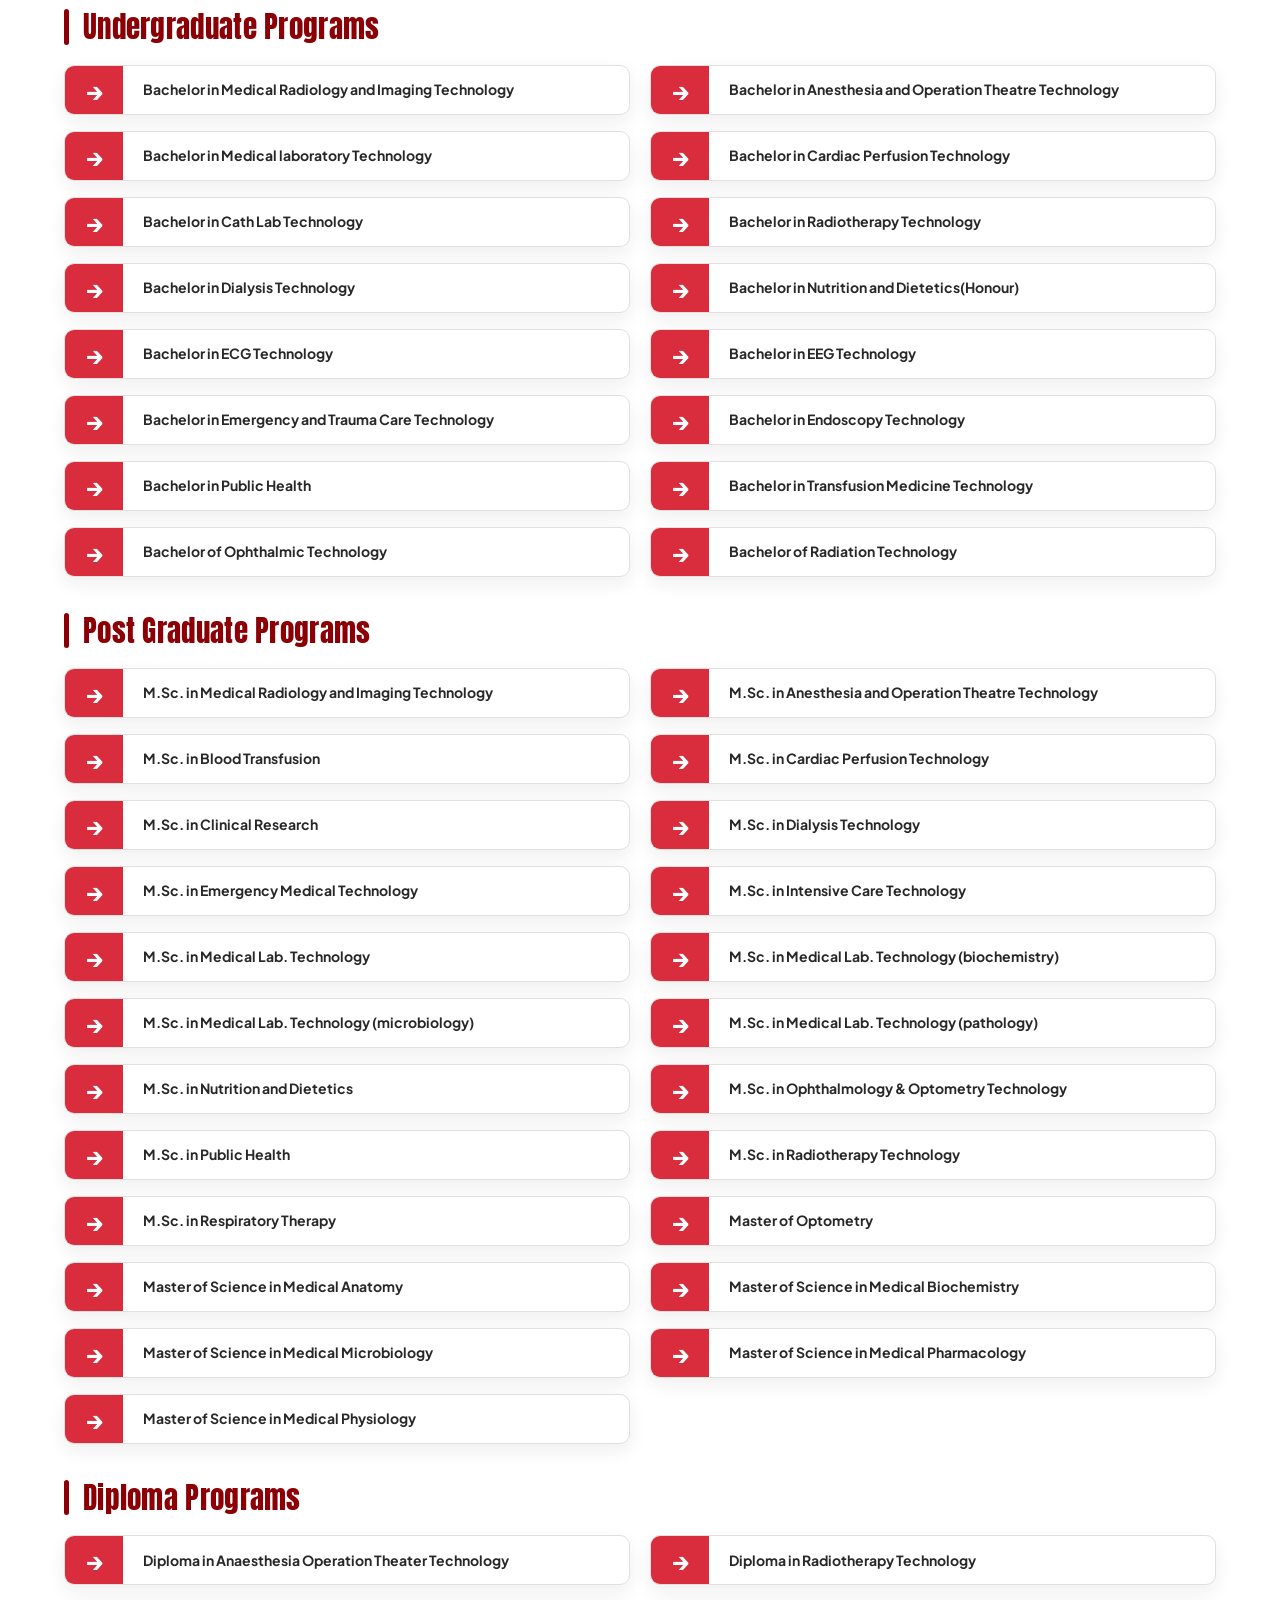
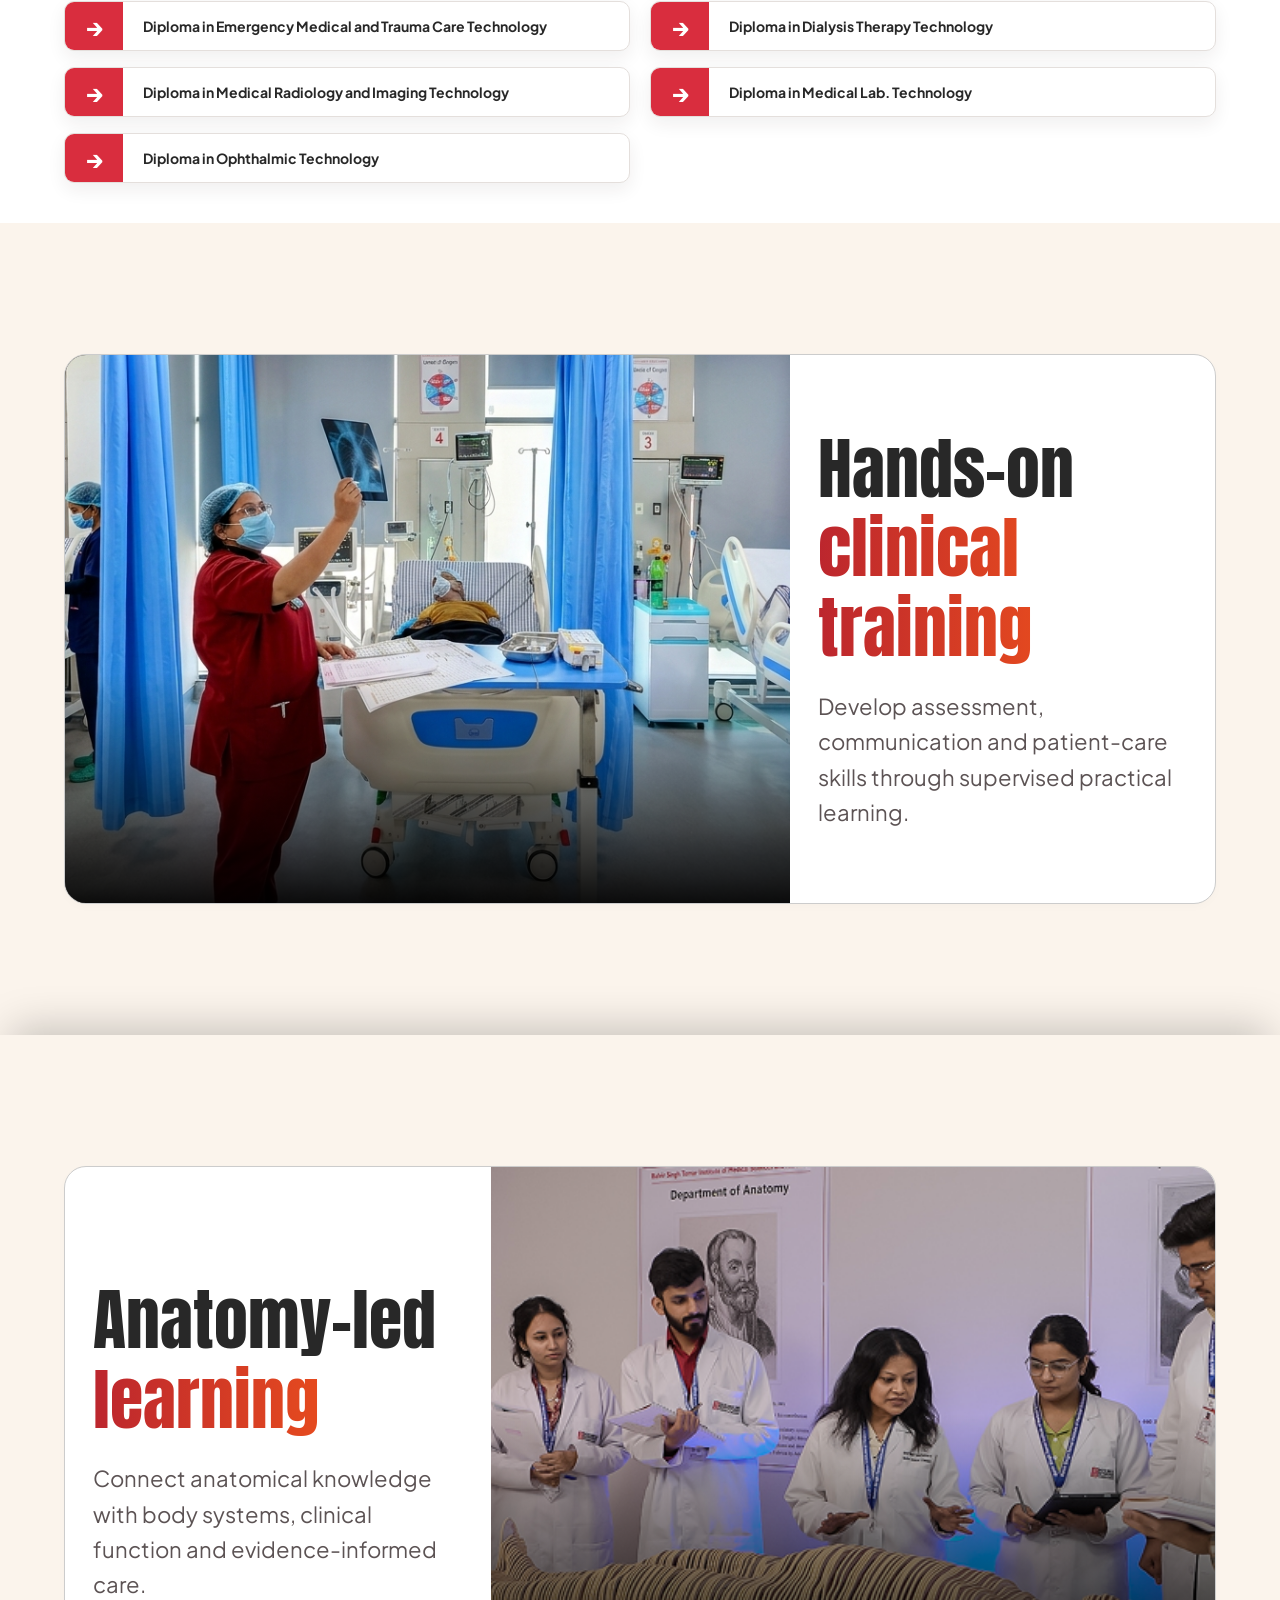
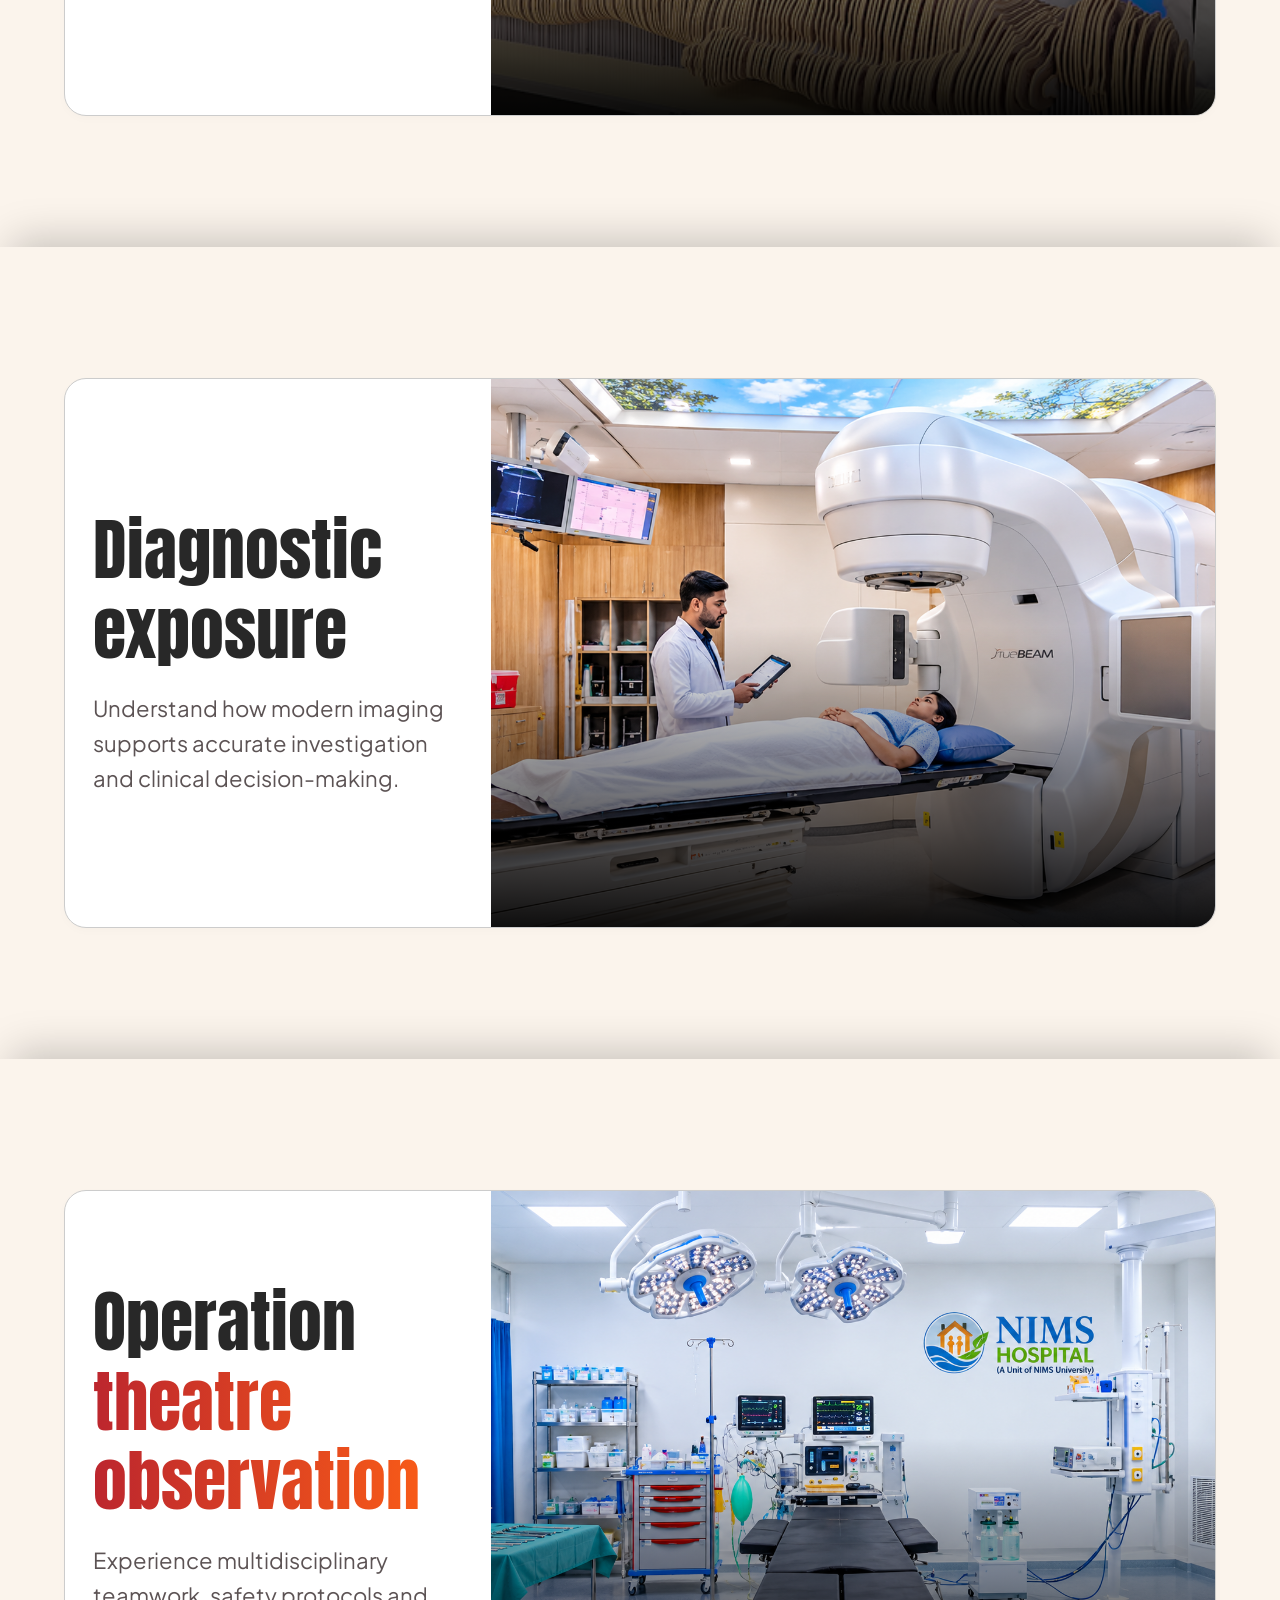
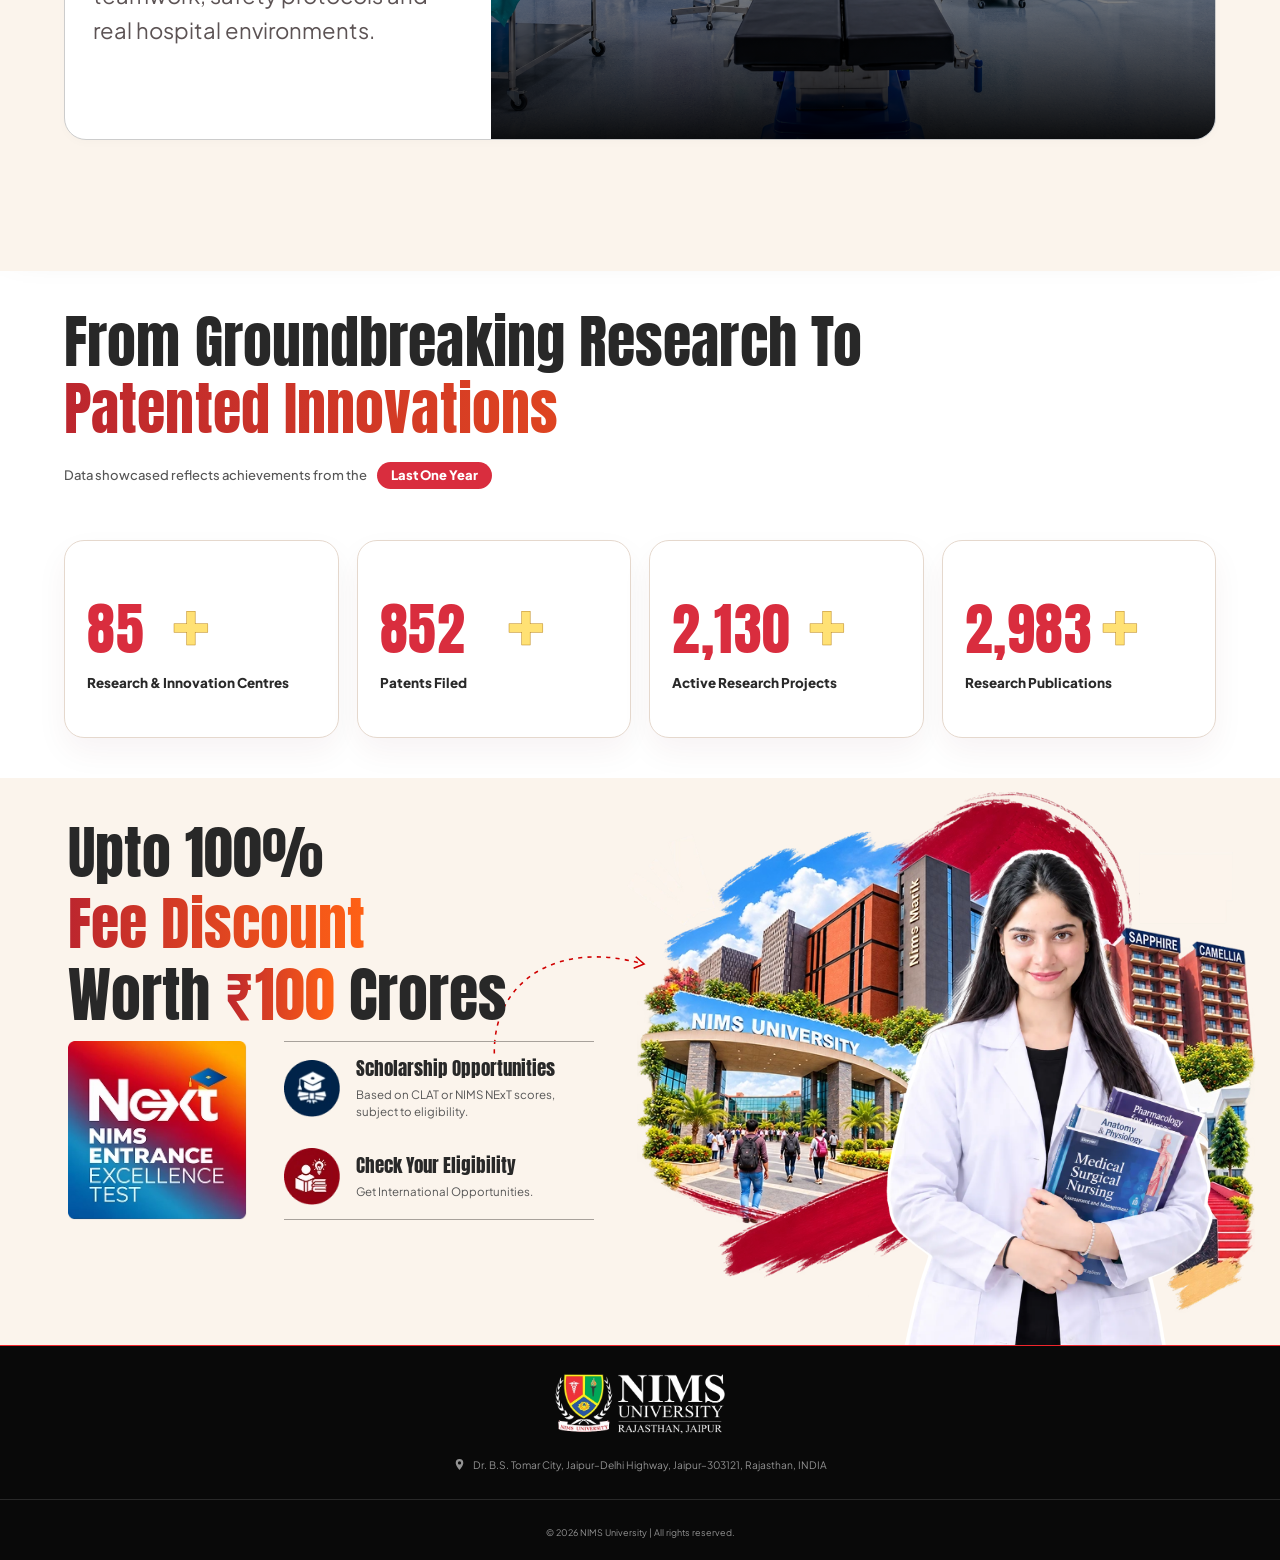
==== commit 1052cfe2: "hero section updated" ====
--- a/index.html
+++ b/index.html
@@ -43,9 +43,10 @@
     <div class="hero-backdrop"></div>
     <div class="hero-inner">
      <div class="hero-copy">
-      
-       <h1 id="hero-title"><span class="hero-title-nims">NIMS</span> <span
-                                                 class="hero-title-law">College of Allied<br />& Health Care Sciences</span></h1>
+      <h2>NIMS COLLEGE OF</h2>
+       <h1 id="hero-title">
+              <!-- <span class="hero-title-nims"></span> -->
+              <span class="hero-title-law">Allied & Healthcare<br />Sciences</span></h1>
       <p class="admissions-kicker">Medical Lab Test • Radiology • Operation Theatre • Optometry
 Radiation Technology • ECG Technology & many more</p>
       <a class="admissions-ribbon" href="#application-form">
@@ -408,20 +409,20 @@
                                           <article aria-label="1 of 19: Himani Kheary" class="placement-card law-placement-card" data-student="rashmi-sharma" role="group">
                                                  <div class="placement-copy">
                                                         <div class="law-placement-details">
-                                                               <h3>Himani <br> <span>Kheary</span></h3>
+                                                               <h3>Radio  <br><span>Technologist</span></h3>
                                                                <hr>
                                                                <p class="law-placement-role">Allied and healthcare</p>
                                                         </div>
 
 
                                                         <div class="law-placement-destination">
-                                                               <div class="law-placement-logos">
+                                                               <div class="law-placement-logos law-placement-organisation">
                                                                       <div class="law-placement-badge law-placement-badge--logo law-placement-badge--rjs">
                                                                              <img alt="Radio Technologist for AIIMS (Delhi) AIR  32" decoding="async" loading="lazy" src="images/himani-kheary-logo.webp">
                                                                       </div>
                                                                </div>
 
-                                                               <p class="law-placement-organisation">Radio Technologist for AIIMS (Delhi) AIR  32</p>
+                                                               <!-- <p class="law-placement-organisation">Radio Technologist for AIIMS (Delhi) AIR  32</p> -->
                                                         </div>
                                                  </div>
                                                  <img alt="Himani Kheary" class="placement-card-person" decoding="async" height="1536" loading="lazy" src="images/himani-kheary.webp" width="1024">
@@ -431,18 +432,18 @@
                                                         <div class="law-placement-details">
                                                                <h3>Kana <br> <span>Danish</span></h3>
                                                                <hr>
-                                                               <p class="law-placement-role">Allied and healthcare</p>
+                                                               <p class="law-placement-role">Senior MRI Radiographer in London</p>
                                                         </div>
 
 
                                                         <div class="law-placement-destination">
-                                                               <div class="law-placement-logos">
+                                                               <div class="law-placement-logos law-placement-organisation">
                                                                       <div class="law-placement-badge law-placement-badge--logo law-placement-badge--judiciary">
                                                                              <img alt="Senior MRI Radiographer in London North West University Healthcare NHS trust" decoding="async" loading="lazy" src="images/kana-danish-logo.webp">
                                                                       </div>
                                                                </div>
 
-                                                               <p class="law-placement-organisation">Senior MRI Radiographer in London North West University Healthcare NHS trust</p>
+                                                               <!-- <p class="law-placement-organisation">Senior MRI Radiographer in London North West University Healthcare NHS trust</p> -->
                                                         </div>
                                                  </div>
                                                  <img alt="Kana Danish" class="placement-card-person" decoding="async" height="1536" loading="lazy" src="images/kana-danish.webp" width="1024">
@@ -452,18 +453,18 @@
                                                         <div class="law-placement-details">
                                                                <h3>Prerana <br> <span>Laxman Londhe</span></h3>
                                                                <hr>
-                                                               <p class="law-placement-role">Allied and healthcare</p>
+                                                               <p class="law-placement-role">Anesthesia Technologist</p>
                                                         </div>
 
 
                                                         <div class="law-placement-destination">
-                                                               <div class="law-placement-logos">
+                                                               <div class="law-placement-logos law-placement-organisation">
                                                                       <div class="law-placement-badge law-placement-badge--logo law-placement-badge--rjs">
                                                                              <img alt="Anesthesia and Operation Theater Technology" decoding="async" loading="lazy" src="images/prerana-laxman-londhe-logo.webp">
                                                                       </div>
                                                                </div>
 
-                                                               <p class="law-placement-organisation">Anesthesia and Operation Theater Technology, Guru nanak University Hyderabad</p>
+                                                               <!-- <p class="law-placement-organisation">Anesthesia and Operation Theater Technology, Guru nanak University Hyderabad</p> -->
                                                         </div>
                                                  </div>
                                                  <img alt="Prerana Laxman Londhe" class="placement-card-person" decoding="async" height="1536" loading="lazy" src="images/prerana-laxman-londhe.webp" width="1024">
@@ -473,18 +474,18 @@
                                                         <div class="law-placement-details">
                                                                <h3>Anushka</span></h3>
                                                                <hr>
-                                                               <p class="law-placement-role">Allied and healthcare</p>
+                                                               <p class="law-placement-role">Radiation Safety Officer</p>
                                                         </div>
 
 
                                                         <div class="law-placement-destination">
-                                                               <div class="law-placement-logos">
+                                                               <div class="law-placement-logos law-placement-organisation">
                                                                       <div class="law-placement-badge law-placement-badge--logo law-placement-badge--academy">
                                                                              <img alt="Radiation Safety & Imaging Laboratory(Ranchi)" decoding="async" loading="lazy" src="images/anushka-logo.webp">
                                                                       </div>
                                                                </div>
 
-                                                               <p class="law-placement-organisation">Radiation Safety & Imaging Laboratory(Ranchi)</p>
+                                                               <!-- <p class="law-placement-organisation">Radiation Safety & Imaging Laboratory(Ranchi)</p> -->
                                                         </div>
                                                  </div>
                                                  <img alt="Anushka" class="placement-card-person" decoding="async" height="1536" loading="lazy" src="images/anushka.webp" width="1024">
@@ -494,18 +495,18 @@
                                                         <div class="law-placement-details">
                                                                <h3>Satish <br> <span>Sharma</span></h3>
                                                                <hr>
-                                                               <p class="law-placement-role">Allied and healthcare</p>
+                                                               <p class="law-placement-role">Cardiothoracic Surgeon</p>
                                                         </div>
 
 
                                                         <div class="law-placement-destination">
-                                                               <div class="law-placement-logos">
+                                                               <div class="law-placement-logos law-placement-organisation">
                                                                       <div class="law-placement-badge law-placement-badge--logo law-placement-badge--court">
                                                                              <img alt="Heart Surgery (KGMU), Lucknow" decoding="async" loading="lazy" src="images/satish-sharma-logo.webp">
                                                                       </div>
                                                                </div>
 
-                                                               <p class="law-placement-organisation">Heart Surgery (KGMU), Lucknow</p>
+                                                               <!-- <p class="law-placement-organisation">Heart Surgery (KGMU), Lucknow</p> -->
                                                         </div>
                                                  </div>
                                                  <img alt="Satish Sharma" class="placement-card-person" decoding="async" height="1536" loading="lazy" src="images/satish-sharma.webp" width="1024">
@@ -515,7 +516,7 @@
                                                         <div class="law-placement-details">
                                                                <h3>Shaik <br> <span>Nizamuddin</span></h3>
                                                                <hr>
-                                                               <p class="law-placement-role">Allied and healthcare</p>
+                                                               <p class="law-placement-role">Patient Monitoring Technologist</p>
                                                         </div>
 
 
@@ -1199,11 +1200,11 @@
                                    </div>
                                    <div class="gallery-image gallery-image--full-photo gallery-image--original-photo" data-gallery-category="academic">
                                           <img alt="Students gathered for an outdoor screening on the campus building's large LED screen" data-wide-src="images/dental-led.png" data-wide-width="1536" data-wide-height="1024" decoding="async" height="1024" loading="lazy" src="images/dental-led.png" width="1536">
-                                          <span>Open-Air LED Screen</span>
+                                          <span>Open-Air LED Screen on Campus for Movies, Shows & Live Sports</span>
                                    </div>
                                    <div class="gallery-image gallery-image--full-photo gallery-image--original-photo" data-gallery-category="campus">
                                           <img alt="Live performance on the NIMS campus stage with a B Praak concert backdrop" data-wide-src="images/b-park.png" data-wide-width="1536" data-wide-height="1024" decoding="async" height="1024" loading="lazy" src="images/b-park.png" width="1536">
-                                          <span>B Praak Live on Campus</span>
+                                          <span>Live Celebrity Concerts & Performances</span>
                                    </div>
                                    <div class="gallery-image gallery-image--full-photo gallery-image--original-photo" data-gallery-category="campus">
                                           <img alt="The Bombay Choir performing on a campus concert stage with blue lighting" data-wide-src="images/bombay-choit.png" data-wide-width="1500" data-wide-height="844" decoding="async" height="844" loading="lazy" src="images/bombay-choit.png" width="1500">
@@ -1375,8 +1376,8 @@
        <svg aria-hidden="true" focusable="false" viewBox="0 0 24 24"><path d="M8 4.5 20 12 8 19.5Z"></path></svg>
       </span>
      </button> -->
-                            <button aria-controls="story-modal" aria-haspopup="dialog" aria-label="Play NIMS School of allied healthcare USP" class="story-thumbnail" data-poster="https://img.youtube.com/vi/o0fBE-3x0-U/maxresdefault.jpg?v=20261102-1" data-story="NIMS School of Allied healthcare USP" data-video="https://www.youtube.com/watch?v=o0fBE-3x0-U" type="button">
-                                   <img alt="NIMS School of allied healthcare USP" decoding="async" height="720" loading="lazy" src="images/alliedthumb01.jpg" width="1280">
+                            <button aria-controls="story-modal" aria-haspopup="dialog" aria-label="Play NIMS School of allied healthcare" class="story-thumbnail" data-poster="https://img.youtube.com/vi/o0fBE-3x0-U/maxresdefault.jpg?v=20261102-1" data-story="NIMS School of Allied healthcare USP" data-video="https://www.youtube.com/watch?v=o0fBE-3x0-U" type="button">
+                                   <img alt="NIMS School of allied healthcare" decoding="async" height="720" loading="lazy" src="images/alliedthumb01.jpg" width="1280">
                                    <span aria-hidden="true" class="play-icon video-play">
                                           <svg aria-hidden="true" focusable="false" viewBox="0 0 24 24">
                                                  <path d="M8 4.5 20 12 8 19.5Z"></path>
@@ -1939,17 +1940,17 @@
                                           <p>From academic excellence and clinical research achievements to sports victories, healthcare competitions, and professional recognitions, NIMS College of Allied and Healthcare celebrates student success across disciplines.</p>
                                    </header>
                                    <div aria-label="Student achievement highlights" class="law-achievements-stats">
-                                          <article><strong>Top 5</strong>
-                                                 <h3>All India Institute of Medical Sciences</h3>
-                                                 <p>New Delhi</p>
+                                          <article><strong>Senior Radiographer</strong>
+                                                 <h3>London North West Healthcare NHS Trust</h3>
+                                                 <p>London, United Kingdom</p>
                                           </article>
-                                          <article><strong>Research</strong>
-                                                 <h3>Best Researcher Awards</h3>
-                                                 <p>At both Medicaps University and World Health Summit Academic Alliance</p>
+                                          <article><strong>Package</strong>
+                                                 <h3>£45,512.20 GBP per annum</h3>
+                                                 <!-- <p>At both Medicaps University and World Health Summit Academic Alliance</p> -->
                                           </article>
-                                          <article><strong>National</strong>
+                                          <article><strong>International</strong>
                                                  <h3>Fellowship Selection</h3>
-                                                 <p>Bhupesh Kumar and Vijay Nagar · AI Careers for Healthcare · LinkedIn</p>
+                                                 <p>MRI and Advanced Equipments</p>
                                           </article>
                                    </div>
                                    <figure class="law-achievements-hero">
@@ -1983,13 +1984,14 @@
                                           </header>
                                           <div class="law-achievement-card-copy " style="margin-top: 80%;">
                                                  <strong class="law-achievement-award ">Sports Championship Award</strong>
+                                                 <p>Indoor Games</p>
                                                  <p>NIMS University Rajasthan, Jaipur</p>
                                           </div>
                                           <!-- <div class="law-achievement-card-badge">Rajya Sabha Committee</div> -->
                                    </article>
                                    <article class="law-achievement-card law-achievement-card--portrait" data-achievement="bhawana-honourable-mention-ncw-committee" role="listitem">
                                           <div class="law-achievement-image">
-                                                 <img alt="Advitiya Nagpal, NIMS School of Allied and Healthcare Sciences student" decoding="async" loading="lazy" src="images/advitiya-nagpal.webp" width="1024" height="1536">
+                                                 <img alt="Advitiya Nagpal, NIMS School of Allied and Healthcare Sciences student" decoding="async" loading="lazy" src="images/kritika-gupta.webp" width="1024" height="1536">
                                           </div>
                                           <header class="law-achievement-card-heading">
                                                  <h4>Kritika Gupta</h4>
@@ -1997,13 +1999,14 @@
                                           </header>
                                           <div class="law-achievement-card-copy">
                                                  <strong class="law-achievement-award">World Anesthesia Day  </strong>
+                                                 <p>Working Anesthesia Model Presentation</p>
                                                  <p>NIMS University Rajasthan, Jaipur</p>
                                           </div>
                                           <!-- <div class="law-achievement-card-badge">National Commission for Women</div> -->
                                    </article>
                                    <article class="law-achievement-card law-achievement-card--portrait" data-achievement="diksha-parihar-ai-careers-for-women-fellowship" role="listitem">
                                           <div class="law-achievement-image">
-                                                 <img alt="Anisha, NIMS School of Allied and Healthcare Sciences student" decoding="async" loading="lazy" src="images/anisha.webp" width="1024" height="1536">
+                                                 <img alt="Anisha, NIMS School of Allied and Healthcare Sciences student" decoding="async" loading="lazy" src="images/mannat-singh.webp" width="1024" height="1536">
                                           </div>
                                           <header class="law-achievement-card-heading">
                                                  <h4>Mannat Singh</h4>
@@ -2011,6 +2014,7 @@
                                           </header>
                                           <div class="law-achievement-card-copy">
                                                  <strong class="law-achievement-award">Best Model Presentation Award</strong>
+                                                 <p>Patient and Healthcare Safety</p>
                                                  <p>NIMS University Rajasthan, Jaipur</p>
                                           </div>
                                           <!-- <div class="law-achievement-card-badge">LinkedIn Fellowship</div> -->
@@ -2064,7 +2068,7 @@
       </article> -->
                                    <article class="law-achievement-card law-achievement-card--portrait-group" data-achievement="icfai-university-best-researcher-award-2026" role="listitem">
                                           <div class="law-achievement-image">
-                                                 <img alt="NIMS allied healthcare students receiving the Best Researcher award at ICFAI University" decoding="async" loading="lazy" src="images/garima-arora.webp" width="1024" height="1536">
+                                                 <img alt="NIMS allied healthcare students receiving the Best Researcher award at ICFAI University" decoding="async" loading="lazy" src="images/bhupesh-kumar.webp" width="1024" height="1536">
                                           </div>
                                           <header class="law-achievement-card-heading">
                                                  <h4>Bhupesh Kumar</h4>
@@ -2072,6 +2076,7 @@
                                           </header>
                                           <div class="law-achievement-card-copy">
                                                  <strong class="law-achievement-award">HealthCARE Summit</strong>
+                                                 <p>Regional Meeting Presentation Award</p>
                                                  <p>World Health Summit, Bhart Mandapam, New Delhi</p>
                                           </div>
                                           <!-- <div class="law-achievement-card-badge">ICFAI University</div> -->
@@ -2079,7 +2084,7 @@
 
                                    <article class="law-achievement-card law-achievement-card--portrait-group" data-achievement="medicap-university-best-researcher-award-2026" role="listitem">
                                           <div class="law-achievement-image">
-                                                 <img alt="Three NIMS allied Healthcare students with the Best Researcher trophy and certificates from Medicaps University" decoding="async" loading="lazy" src="images/jatin-rajoria.webp" width="1024" height="1536">
+                                                 <img alt="Three NIMS allied Healthcare students with the Best Researcher trophy and certificates from Medicaps University" decoding="async" loading="lazy" src="images/vijay-nagar.webp" width="1024" height="1536">
                                           </div>
                                           <header class="law-achievement-card-heading">
                                                  <h4>Vijay Nagar</h4>
@@ -2087,6 +2092,7 @@
                                           </header>
                                           <div class="law-achievement-card-copy">
                                                  <strong class="law-achievement-award">HealthCARE Summit</strong>
+                                                 <p>Regional Meeting Presentation Award</p>
                                                  <p>World Health Summit, Bhart Mandapam, New Delhi</p>
                                           </div>
                                           <!-- <div class="law-achievement-card-badge">Medicaps University, Indore</div> -->
@@ -2635,7 +2641,7 @@
     </div>
    </section> -->
               <!-- Admissions Banner -->
-              <section aria-labelledby="admissions-banner-title" class="admissions-banner" id="admissions-banner">
+              <!-- <section aria-labelledby="admissions-banner-title" class="admissions-banner" id="admissions-banner">
                      <div class="admissions-banner-scene">
                             <img alt="NIMS University entrance plaza" class="admissions-banner-campus" decoding="async" height="916" loading="lazy" src="images/admissions-campus-entrance.webp" width="1600">
                             <h2 id="admissions-banner-title">Admissions Open</h2>
@@ -2657,7 +2663,7 @@
                                    </span>
                             </a>
                      </div>
-              </section>
+              </section> -->
 
               <!-- End Admissions Banner -->
 
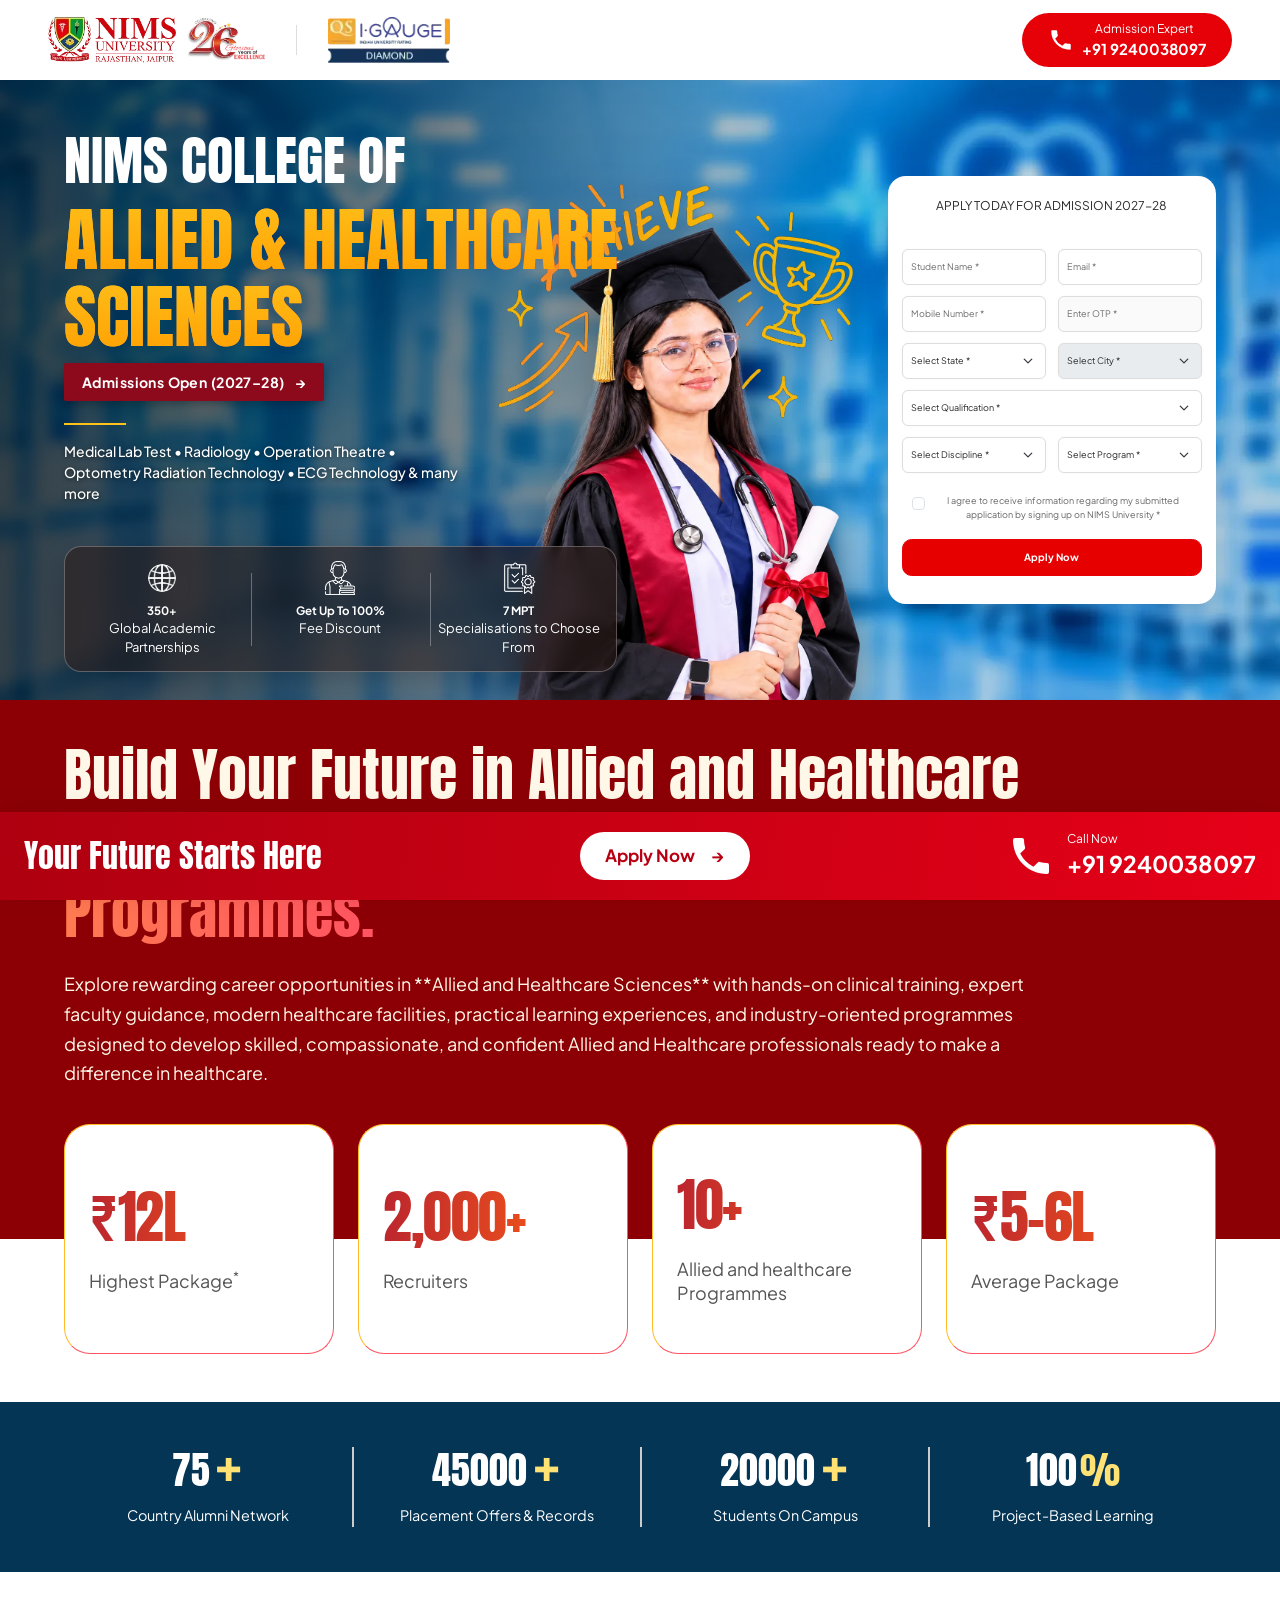
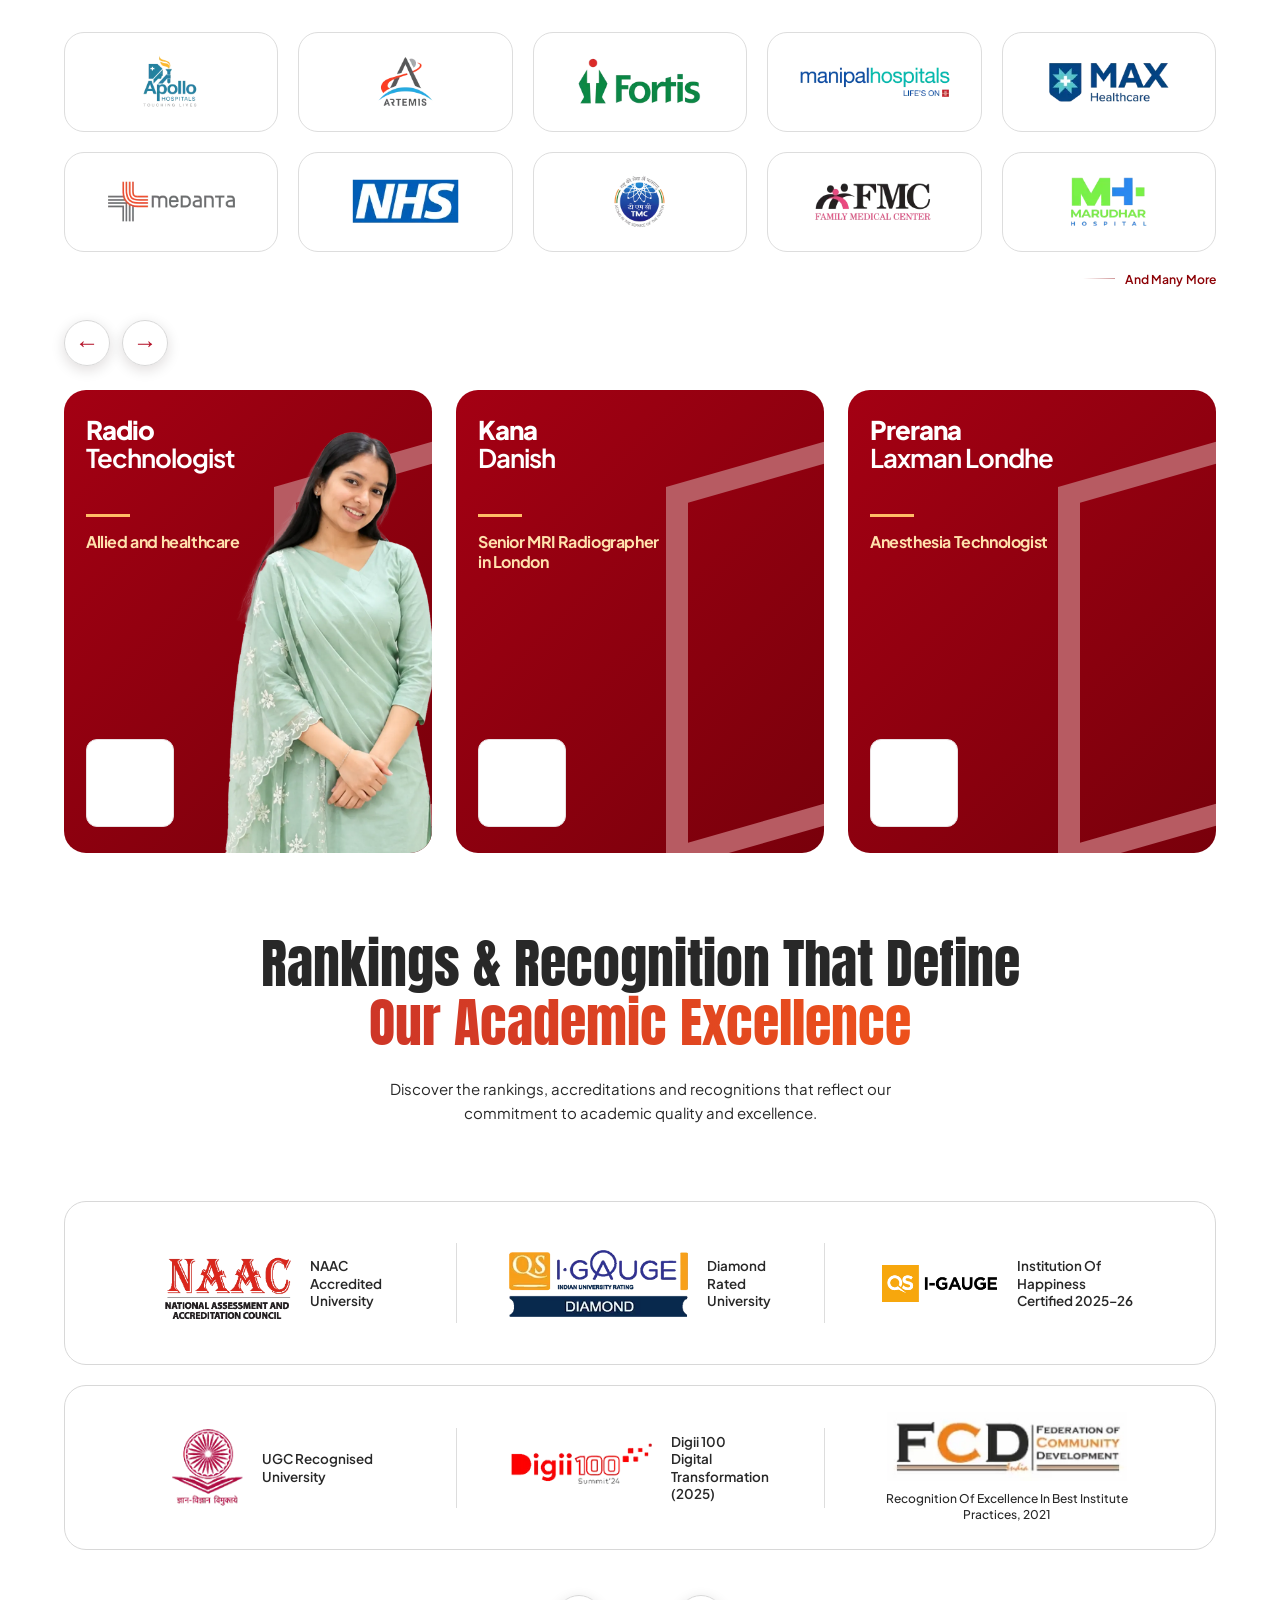
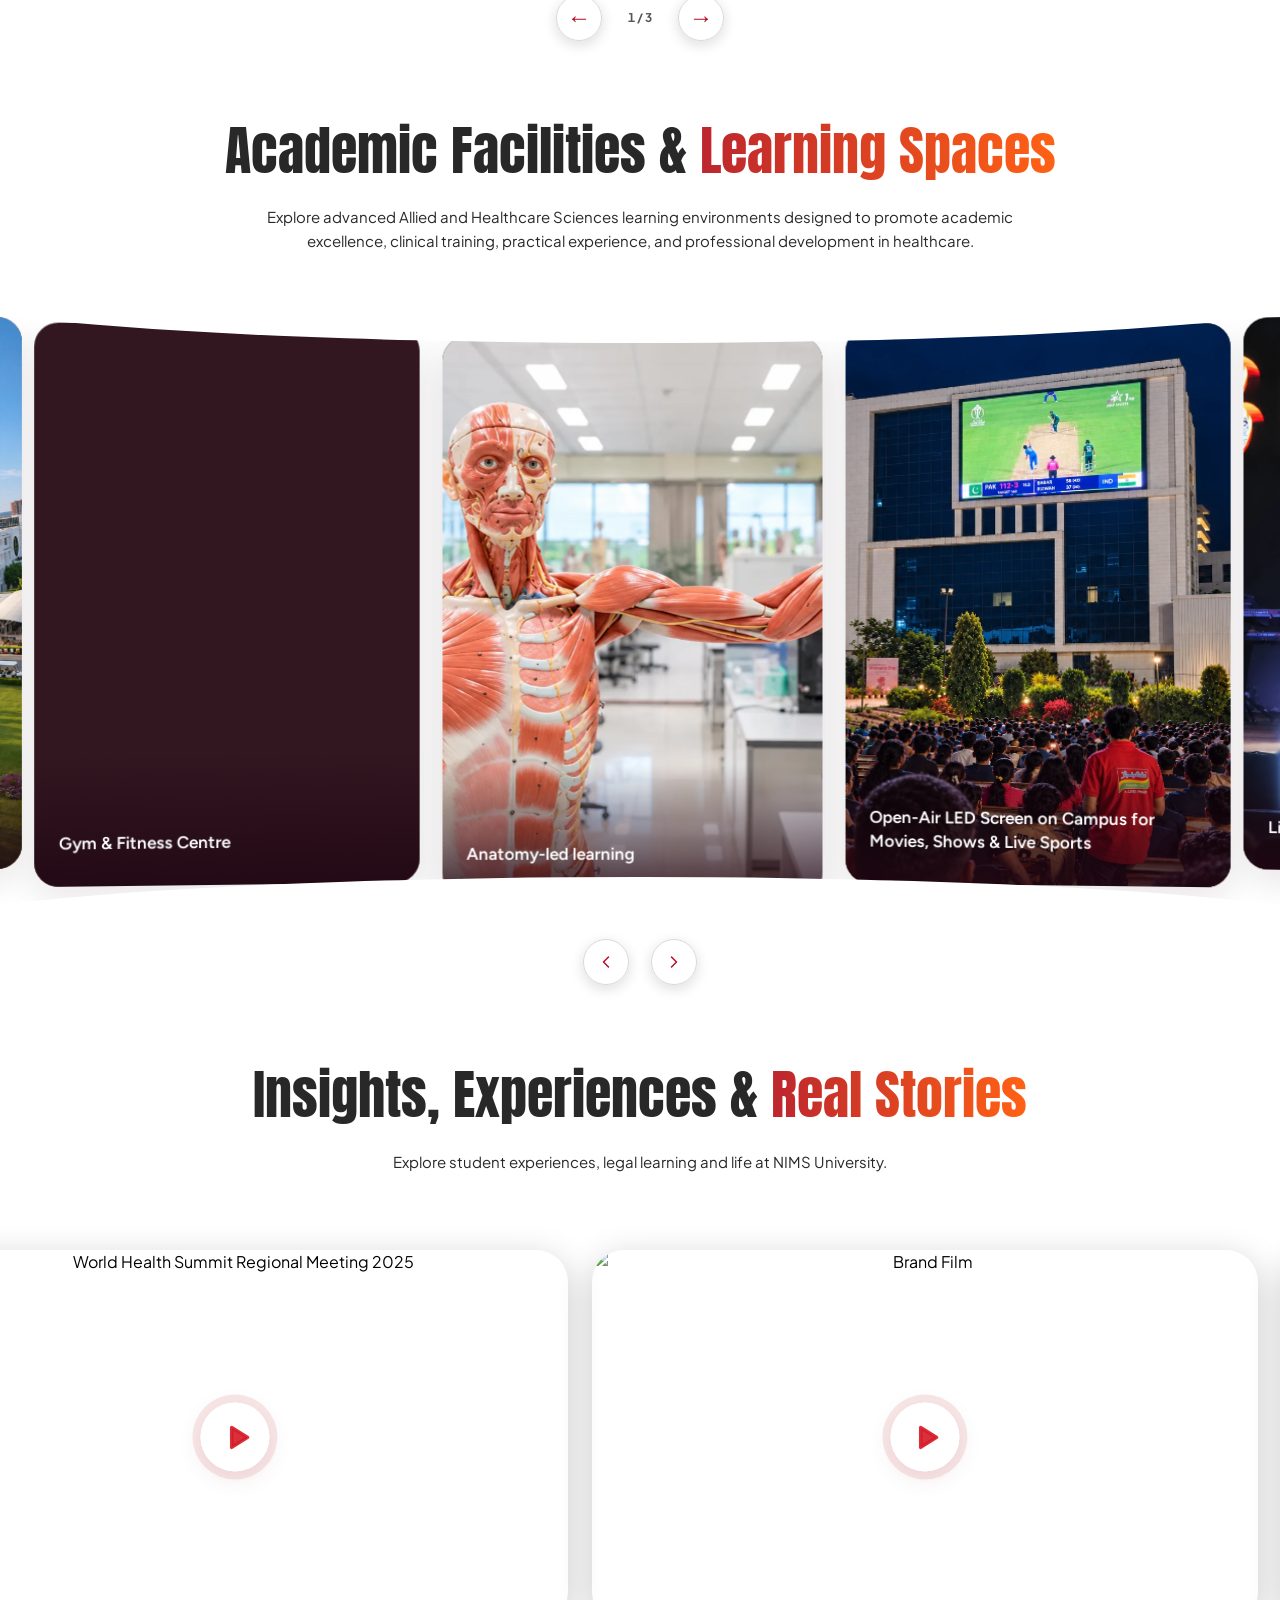
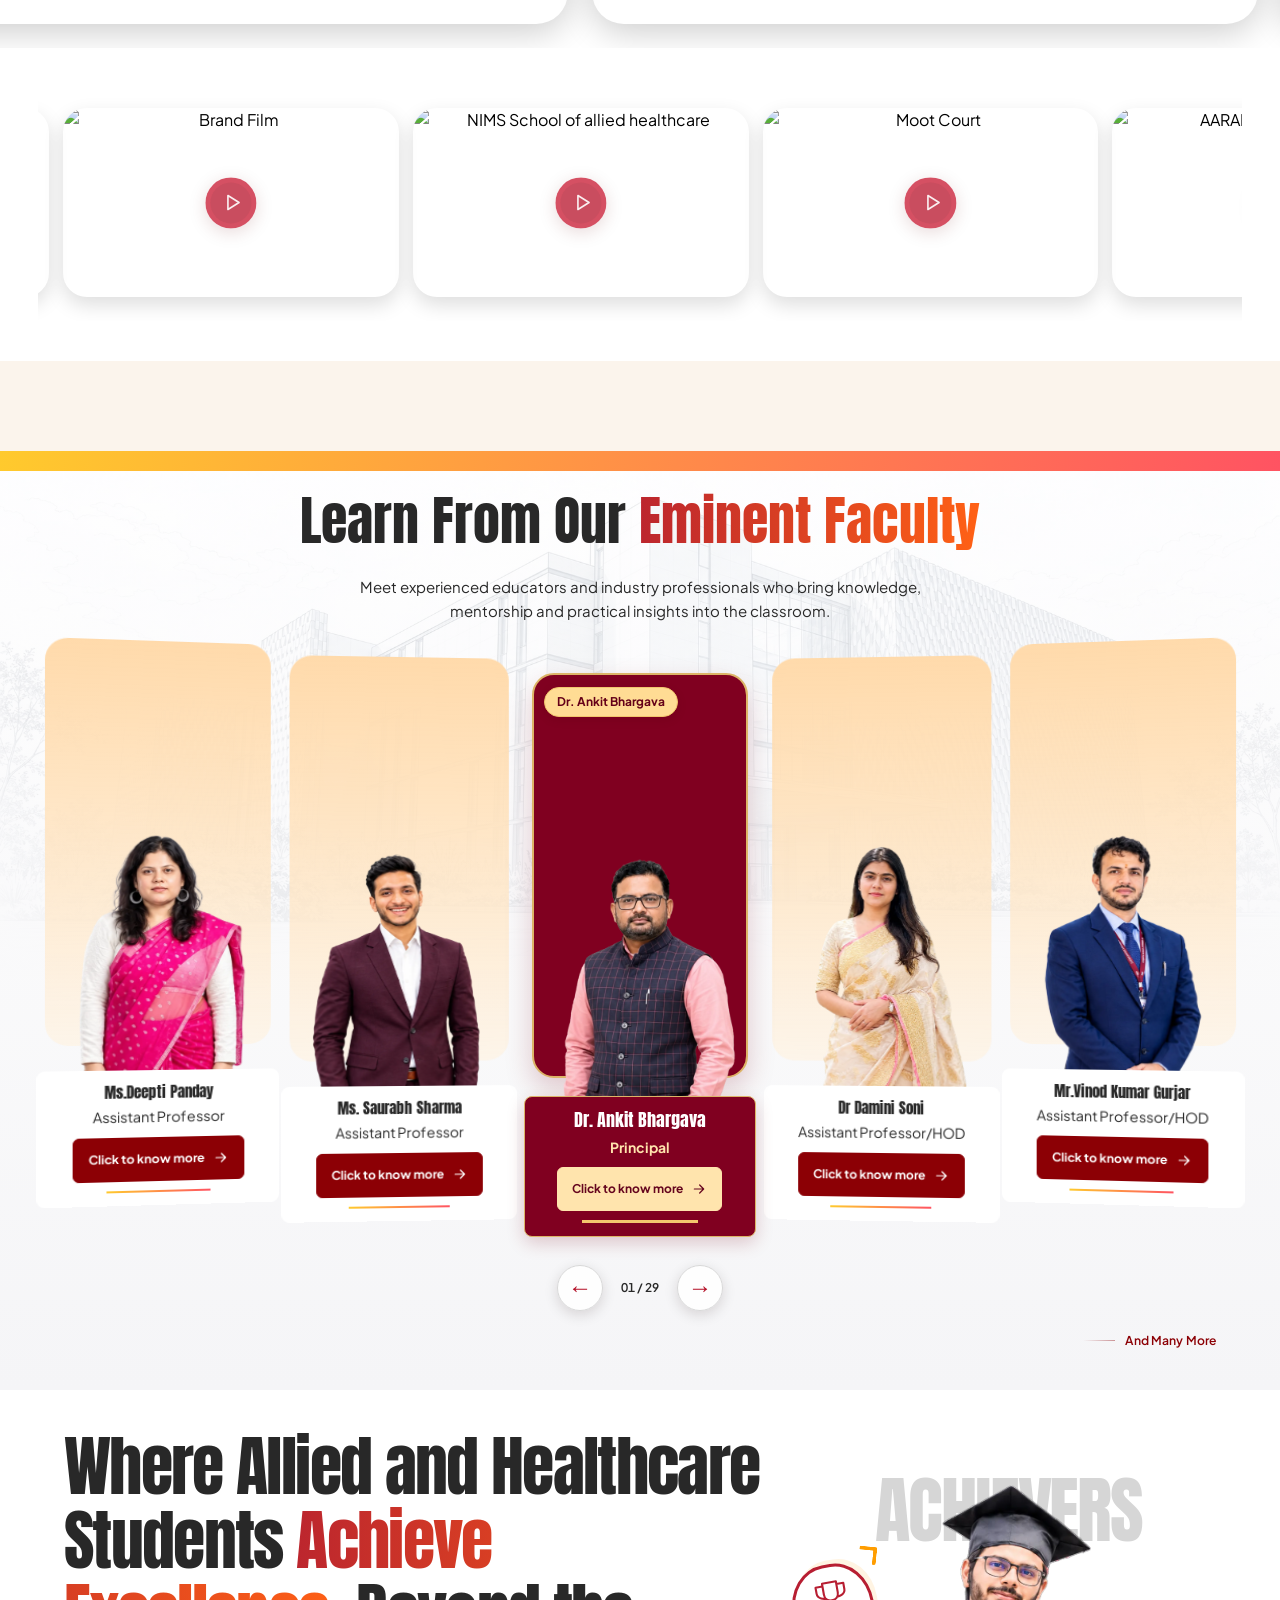
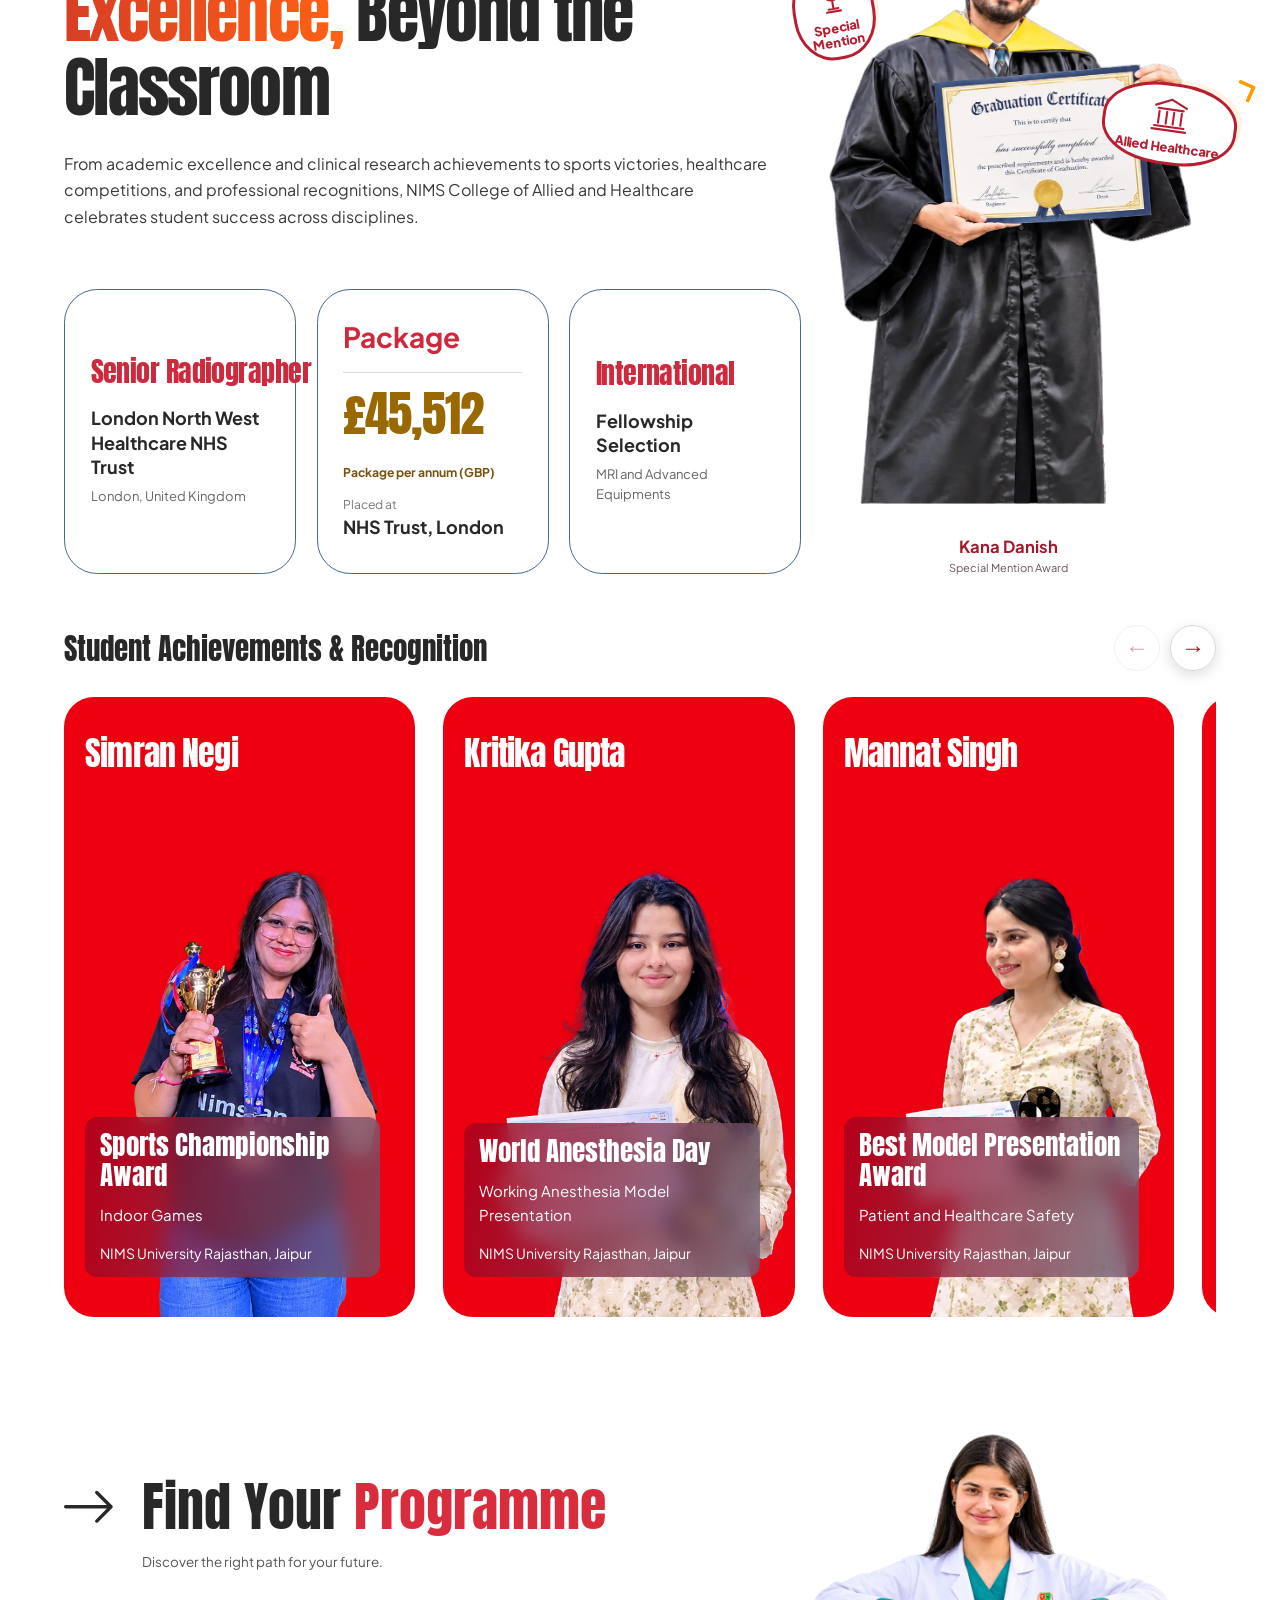
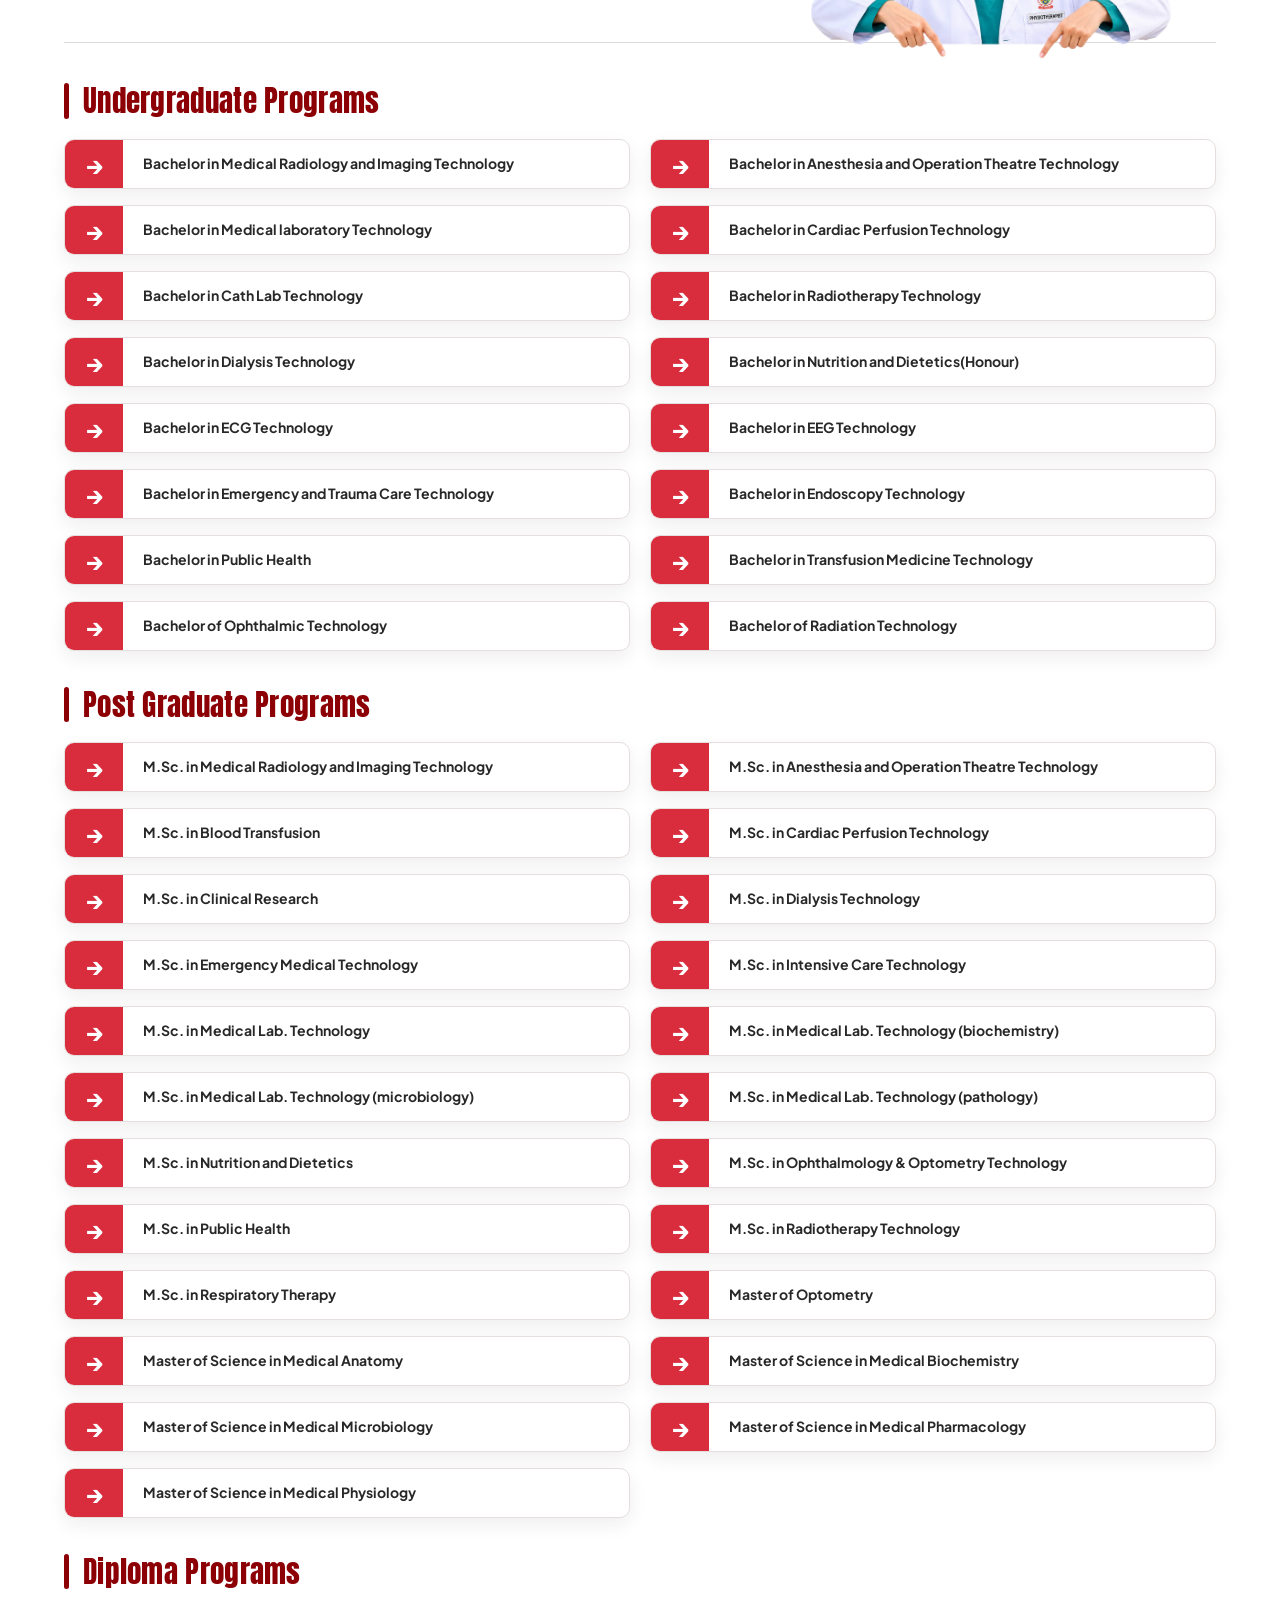
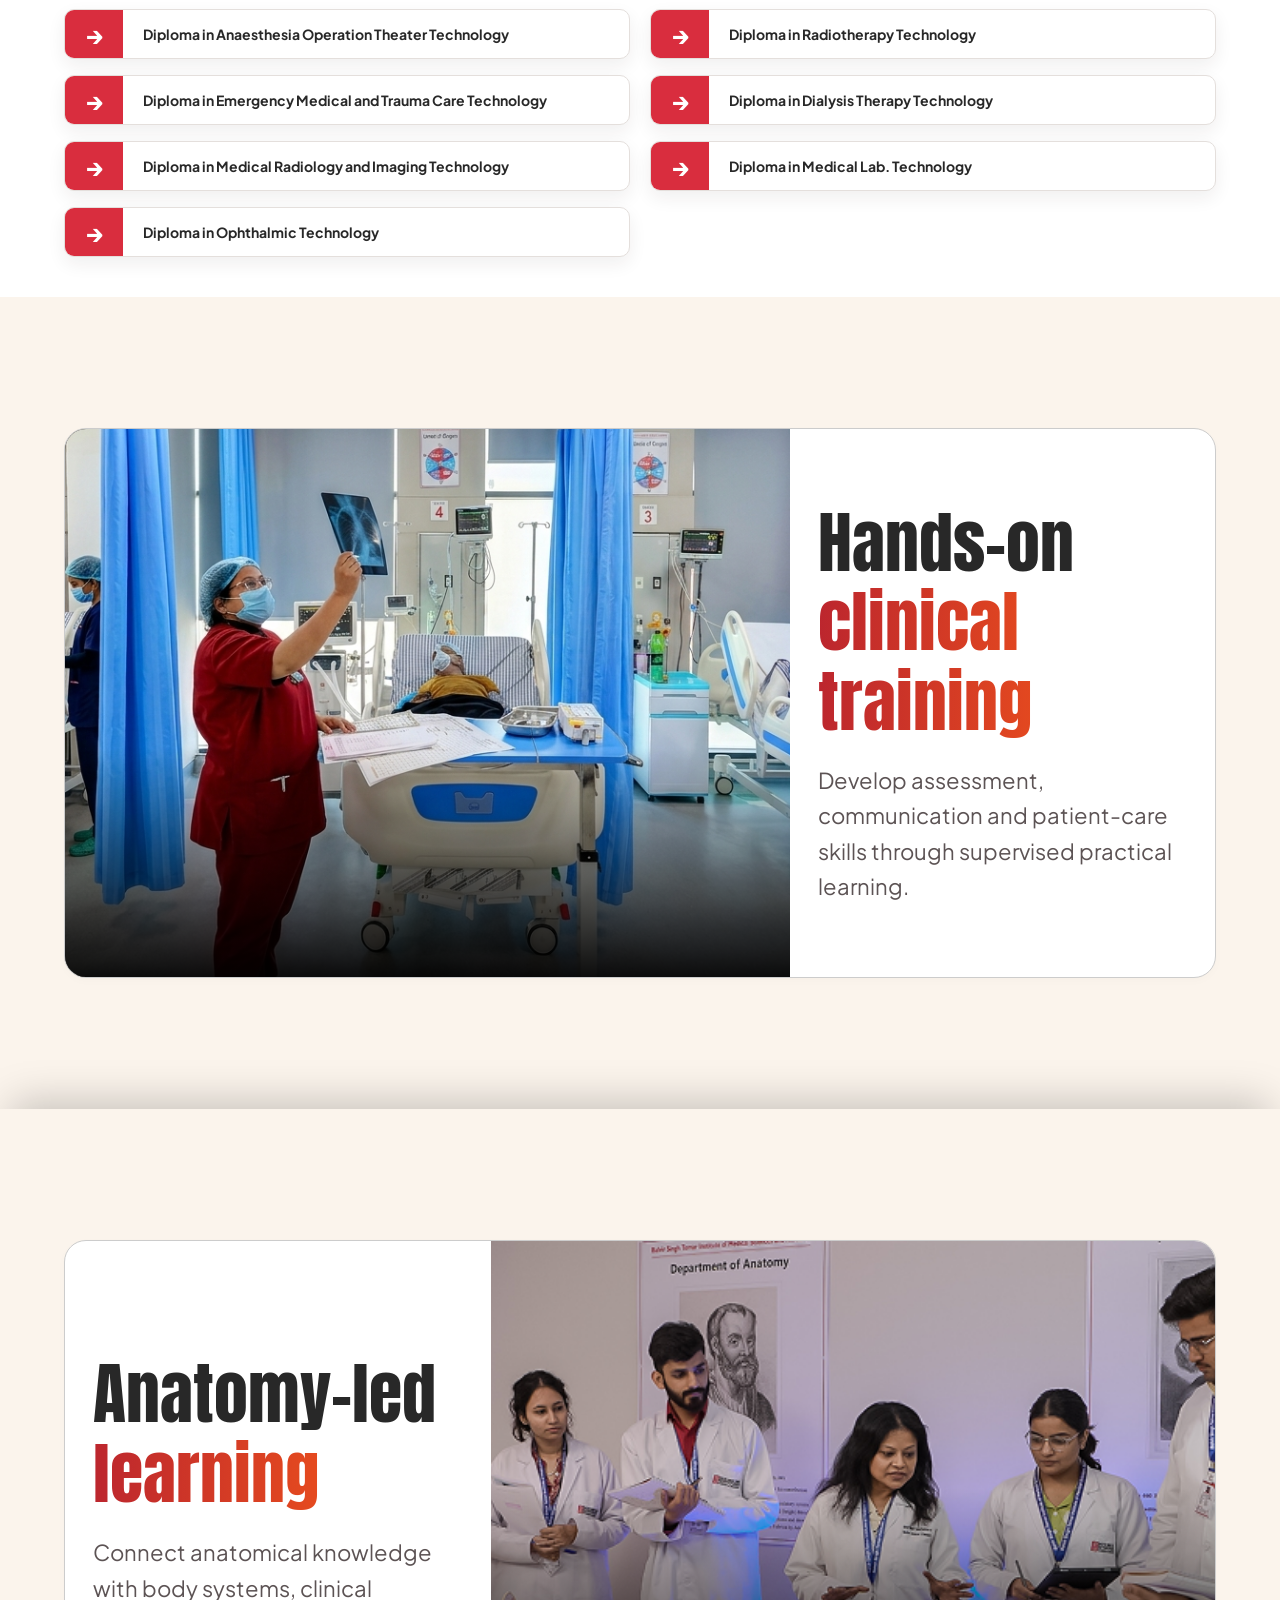
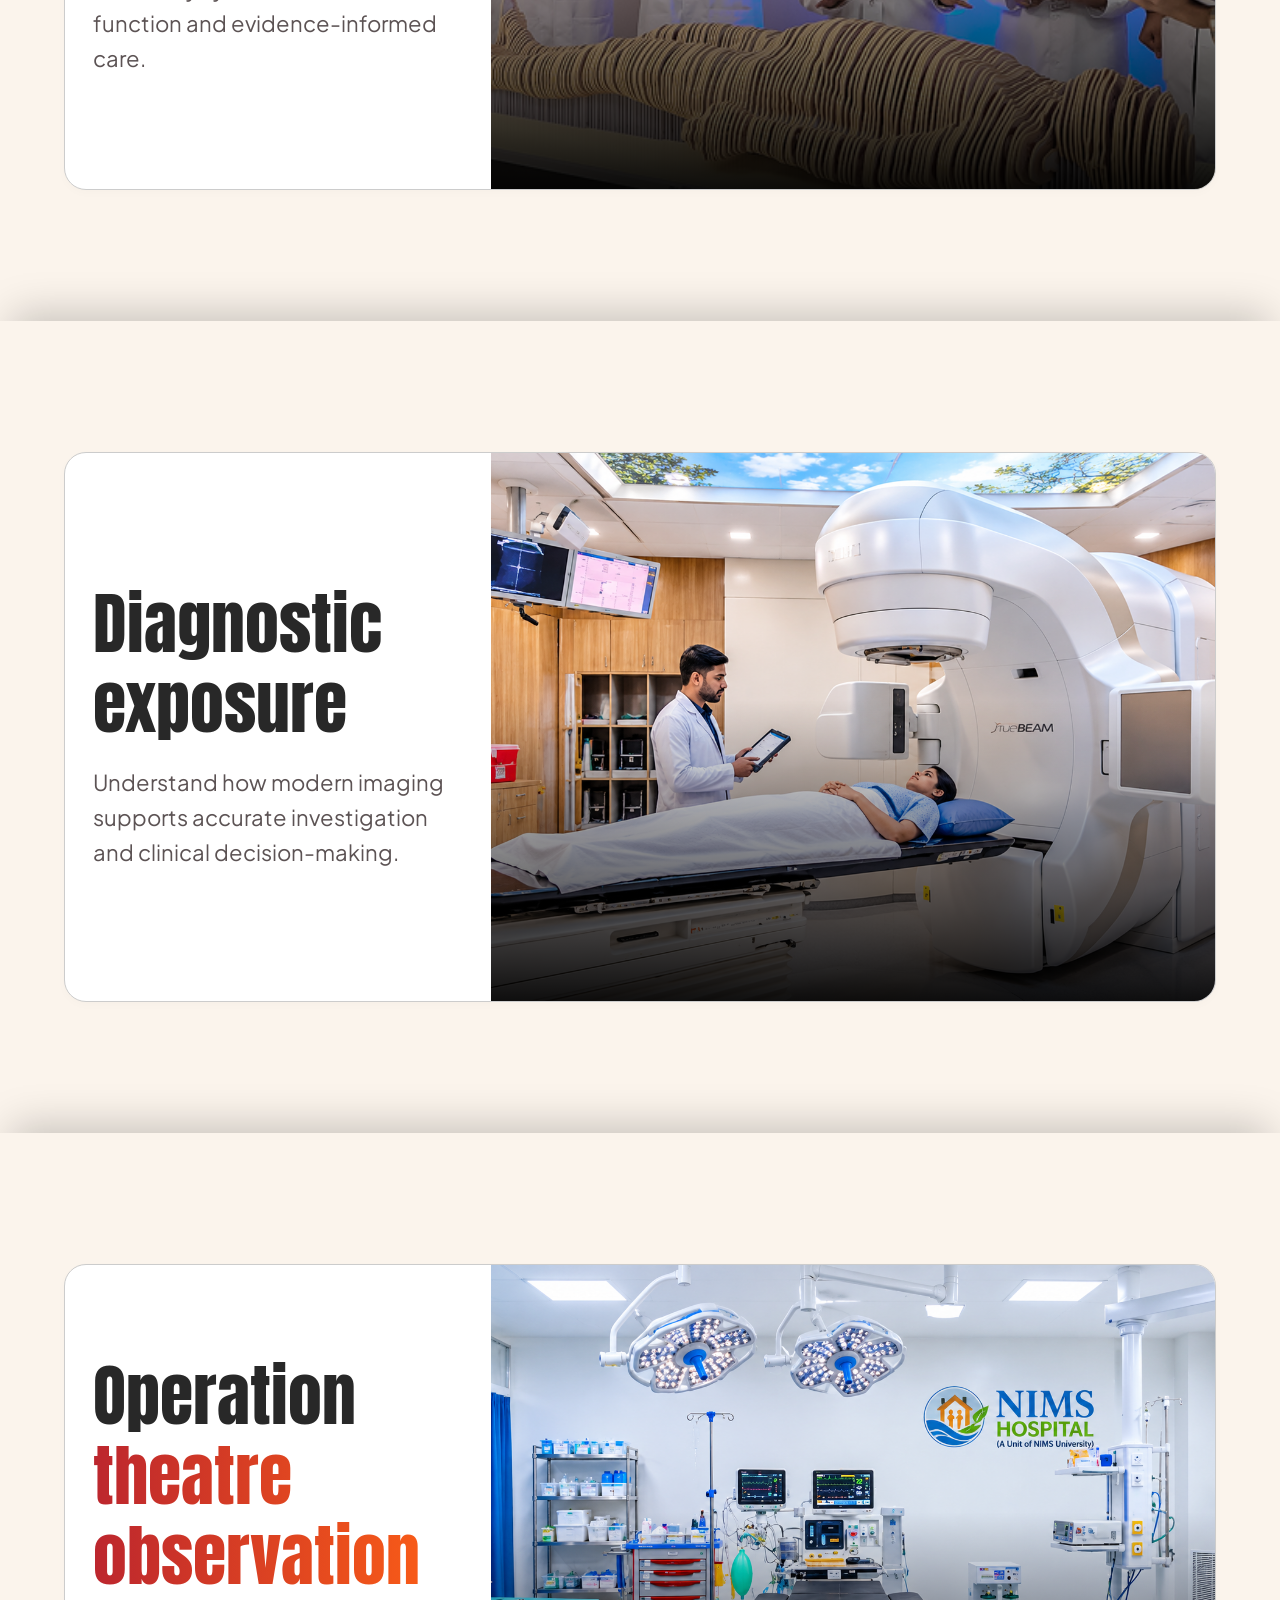
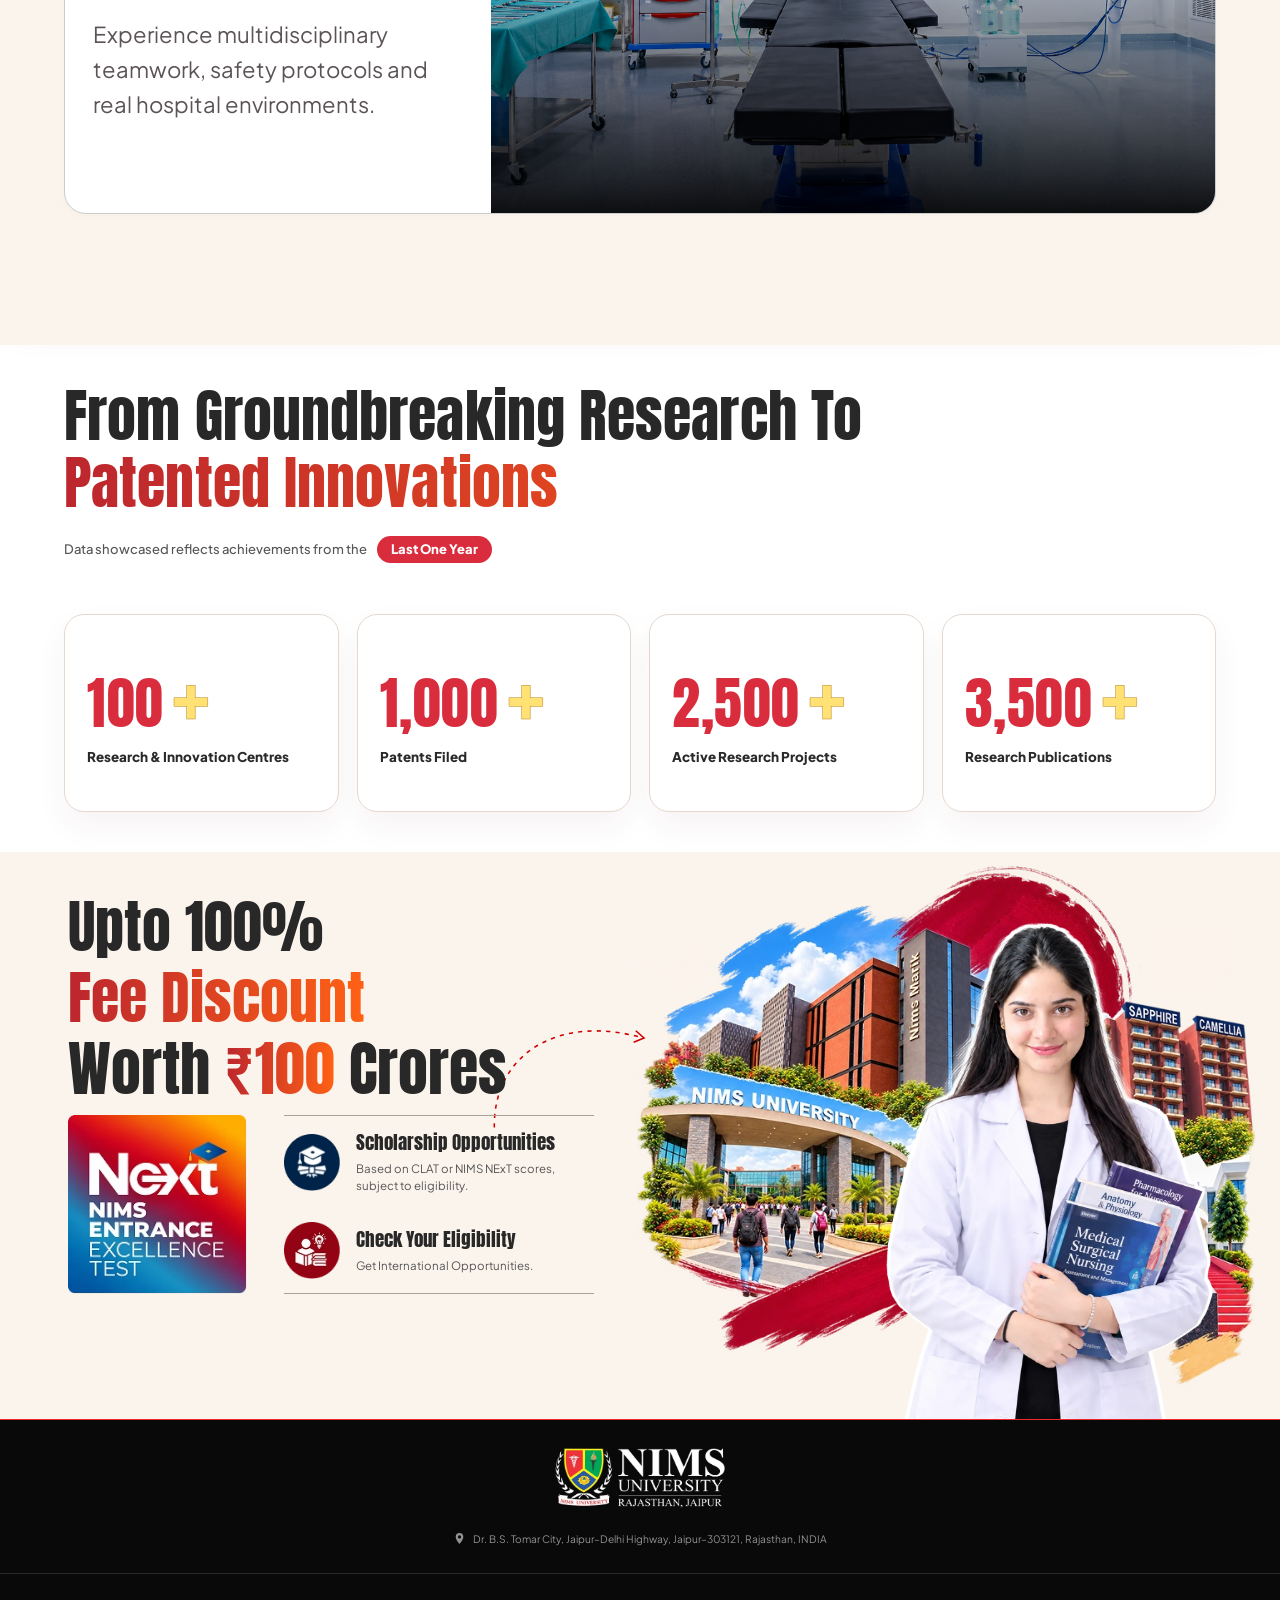
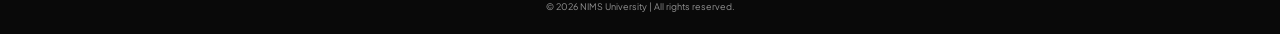
==== commit 14f5e0a4: "hero section updated" ====
--- a/index.html
+++ b/index.html
@@ -1939,20 +1939,47 @@
                                           <h2 id="law-achievements-title">Where Allied and Healthcare Students <span>Achieve Excellence,</span> Beyond the Classroom</h2>
                                           <p>From academic excellence and clinical research achievements to sports victories, healthcare competitions, and professional recognitions, NIMS College of Allied and Healthcare celebrates student success across disciplines.</p>
                                    </header>
-                                   <div aria-label="Student achievement highlights" class="law-achievements-stats">
+                                   <!-- <div aria-label="Student achievement highlights" class="law-achievements-stats">
                                           <article><strong>Senior Radiographer</strong>
                                                  <h3>London North West Healthcare NHS Trust</h3>
                                                  <p>London, United Kingdom</p>
                                           </article>
                                           <article><strong>Package</strong>
                                                  <h3>£45,512.20 GBP per annum</h3>
-                                                 <!-- <p>At both Medicaps University and World Health Summit Academic Alliance</p> -->
+                                                 
                                           </article>
                                           <article><strong>International</strong>
                                                  <h3>Fellowship Selection</h3>
                                                  <p>MRI and Advanced Equipments</p>
                                           </article>
-                                   </div>
+                                   </div> -->
+                                   <div aria-label="Student achievement highlights" class="law-achievements-stats">
+
+  <article class="stat-card">
+    <strong class="stat-big">Senior Radiographer</strong>
+    <h3>London North West Healthcare NHS Trust</h3>
+    <p>London, United Kingdom</p>
+  </article>
+
+  <article class="stat-card stat-card--detail">
+    <div class="stat-count">
+      <strong class="stat-big">Package</strong>
+      <!-- <span class="stat-unit">Offers</span> -->
+    </div>
+    <div class="stat-divider"></div>
+    <strong class="stat-amount">£45,512</strong>
+    <span class="stat-amount-label">Package per annum (GBP)</span>
+    <p class="stat-meta">Placed at</p>
+    <h3 class="stat-name">NHS Trust, London</h3>
+  </article>
+
+  <article class="stat-card">
+    <strong class="stat-big stat-big--text">International</strong>
+    <h3> Fellowship Selection</h3>
+    <p>MRI and Advanced Equipments</p>
+  </article>
+
+</div>
                                    <figure class="law-achievements-hero">
                                           <span aria-hidden="true" class="law-achievements-hero-title">ACHIEVERS</span>
                                           <span aria-hidden="true" class="law-achievement-doodle law-achievement-doodle--award"><svg viewBox="0 0 60 60" fill="none">
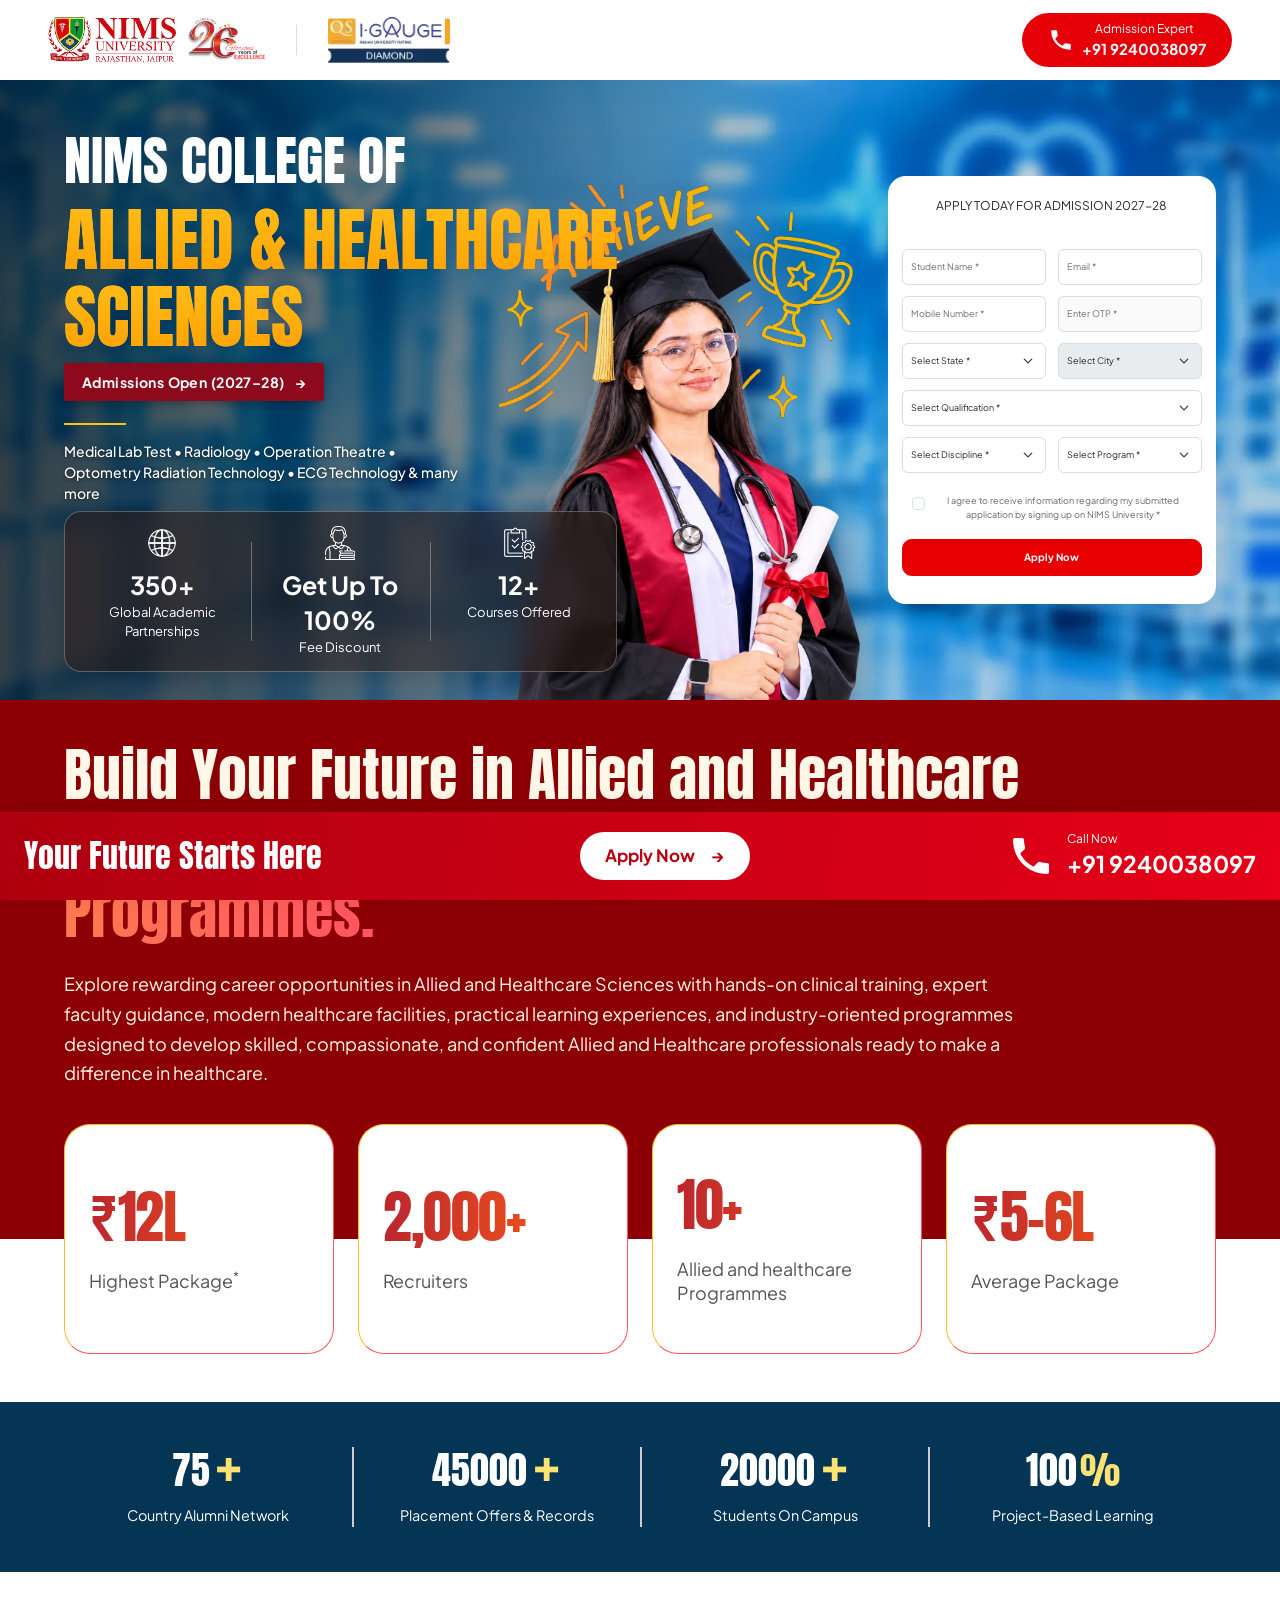
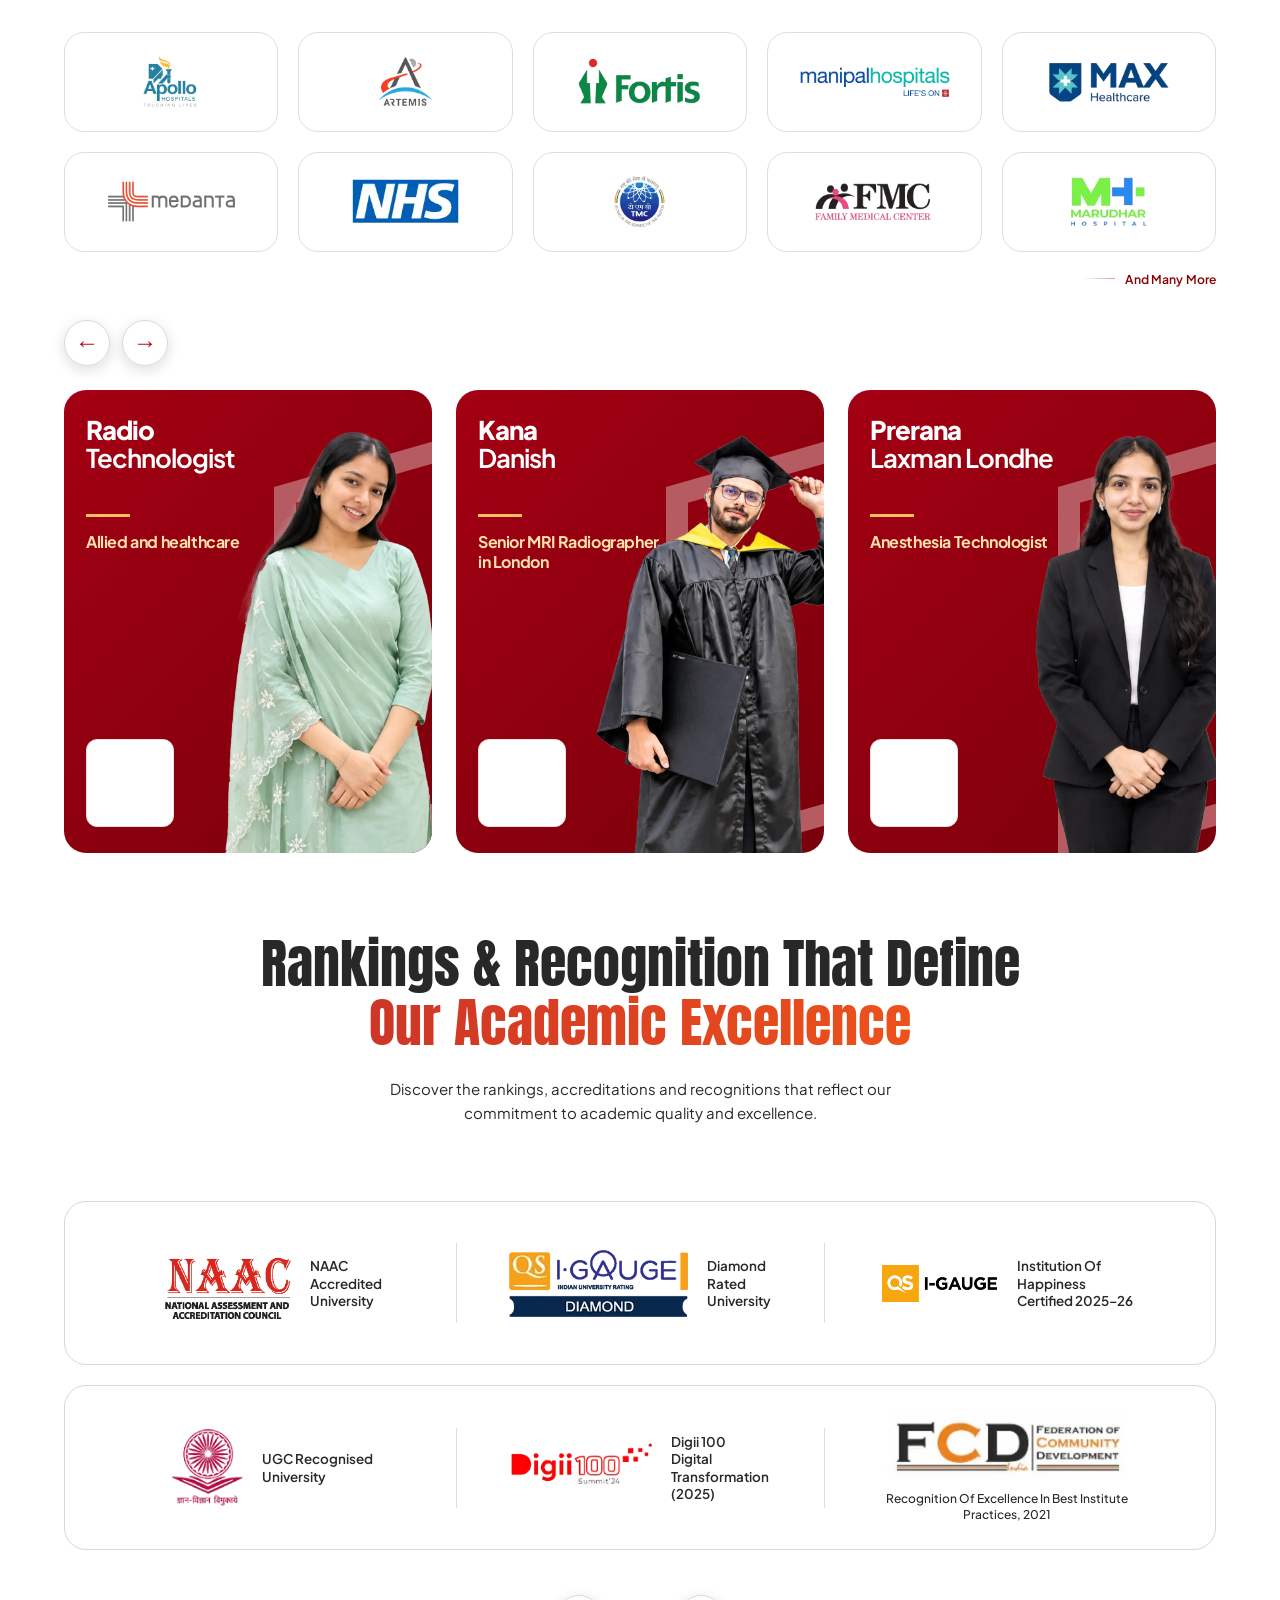
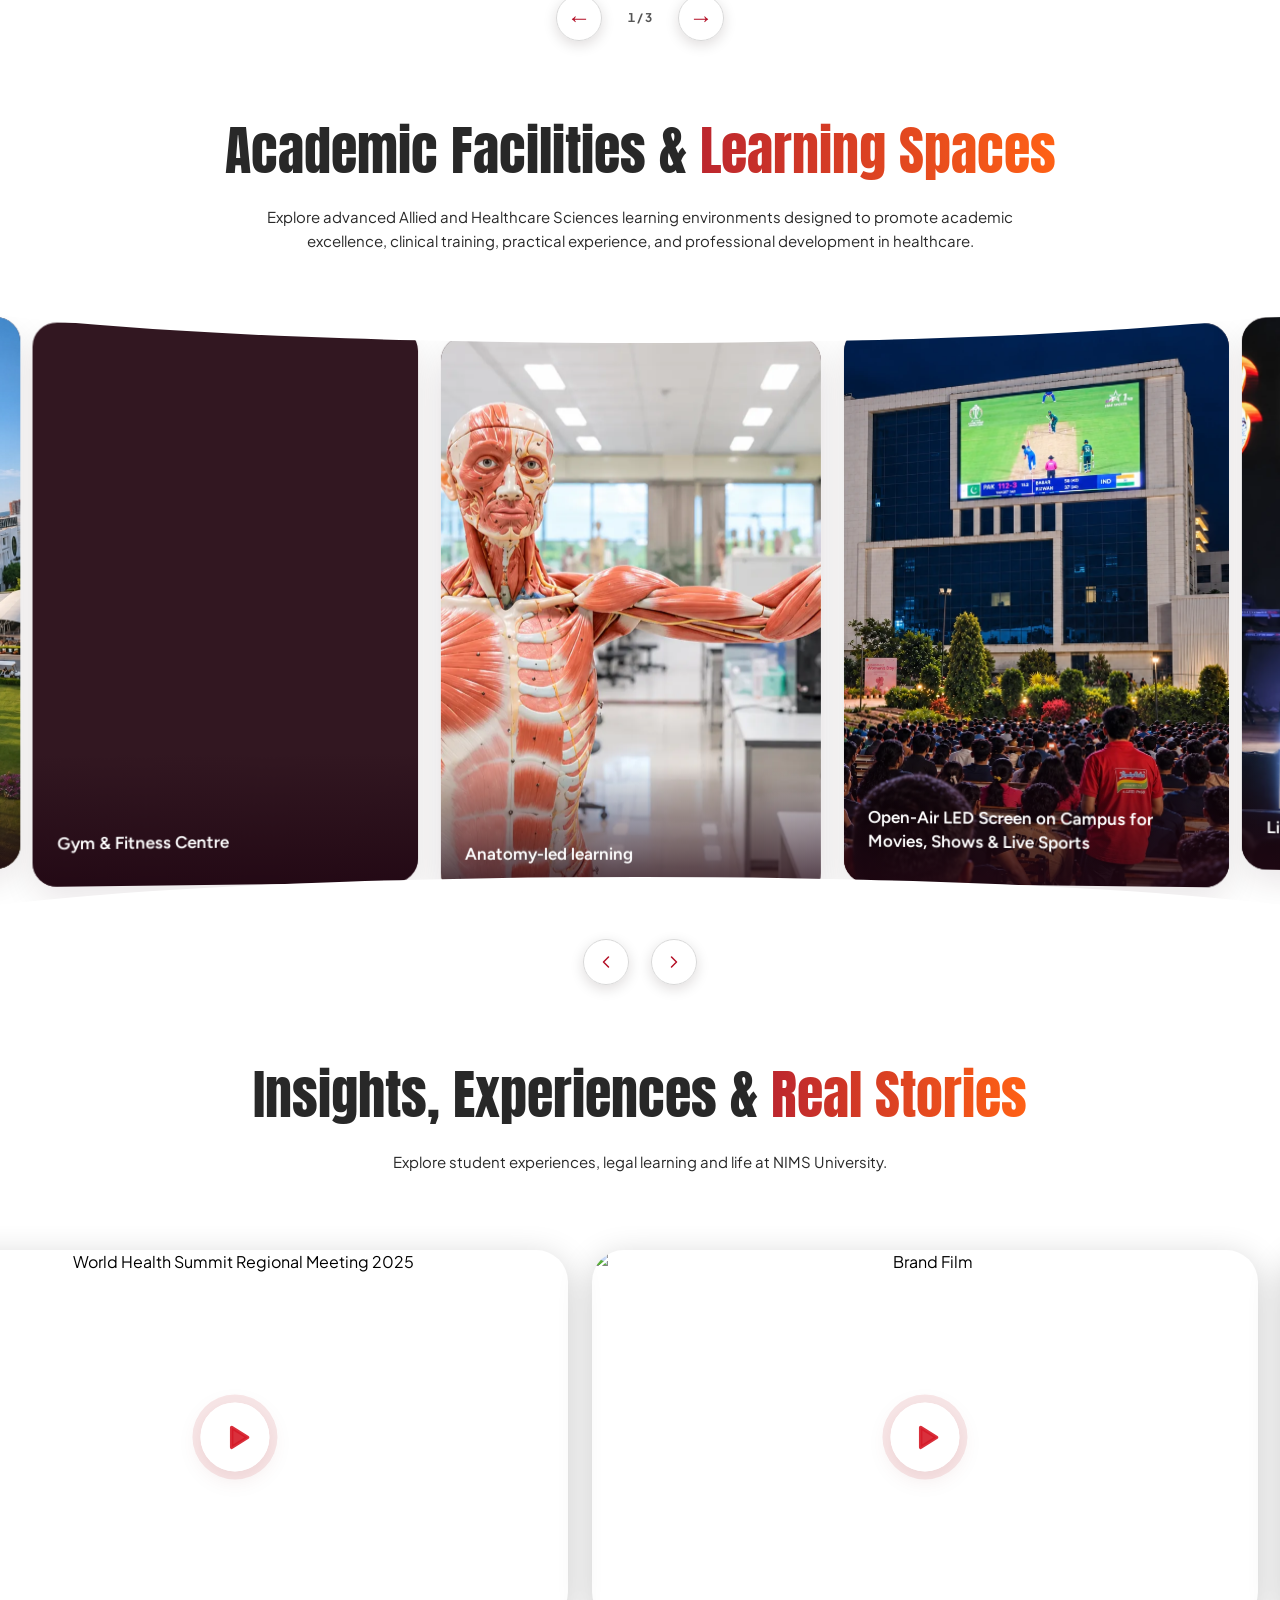
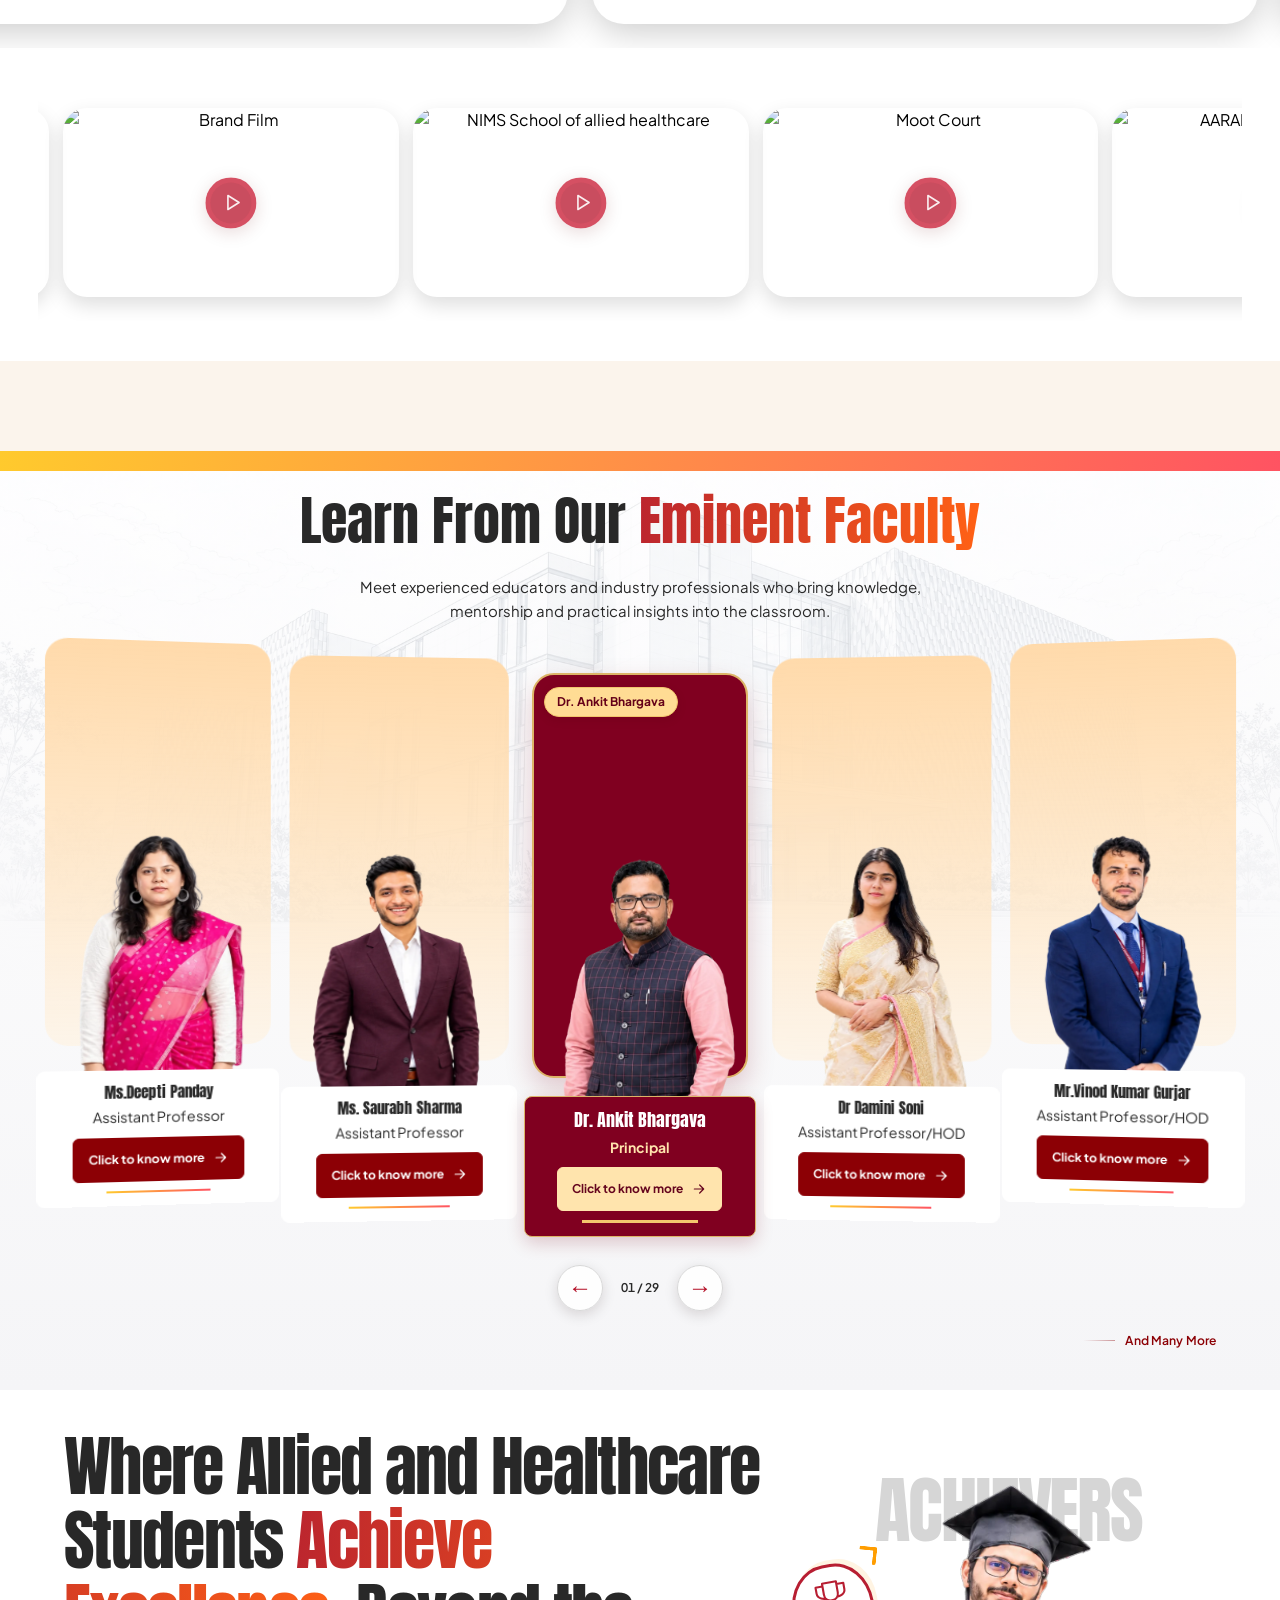
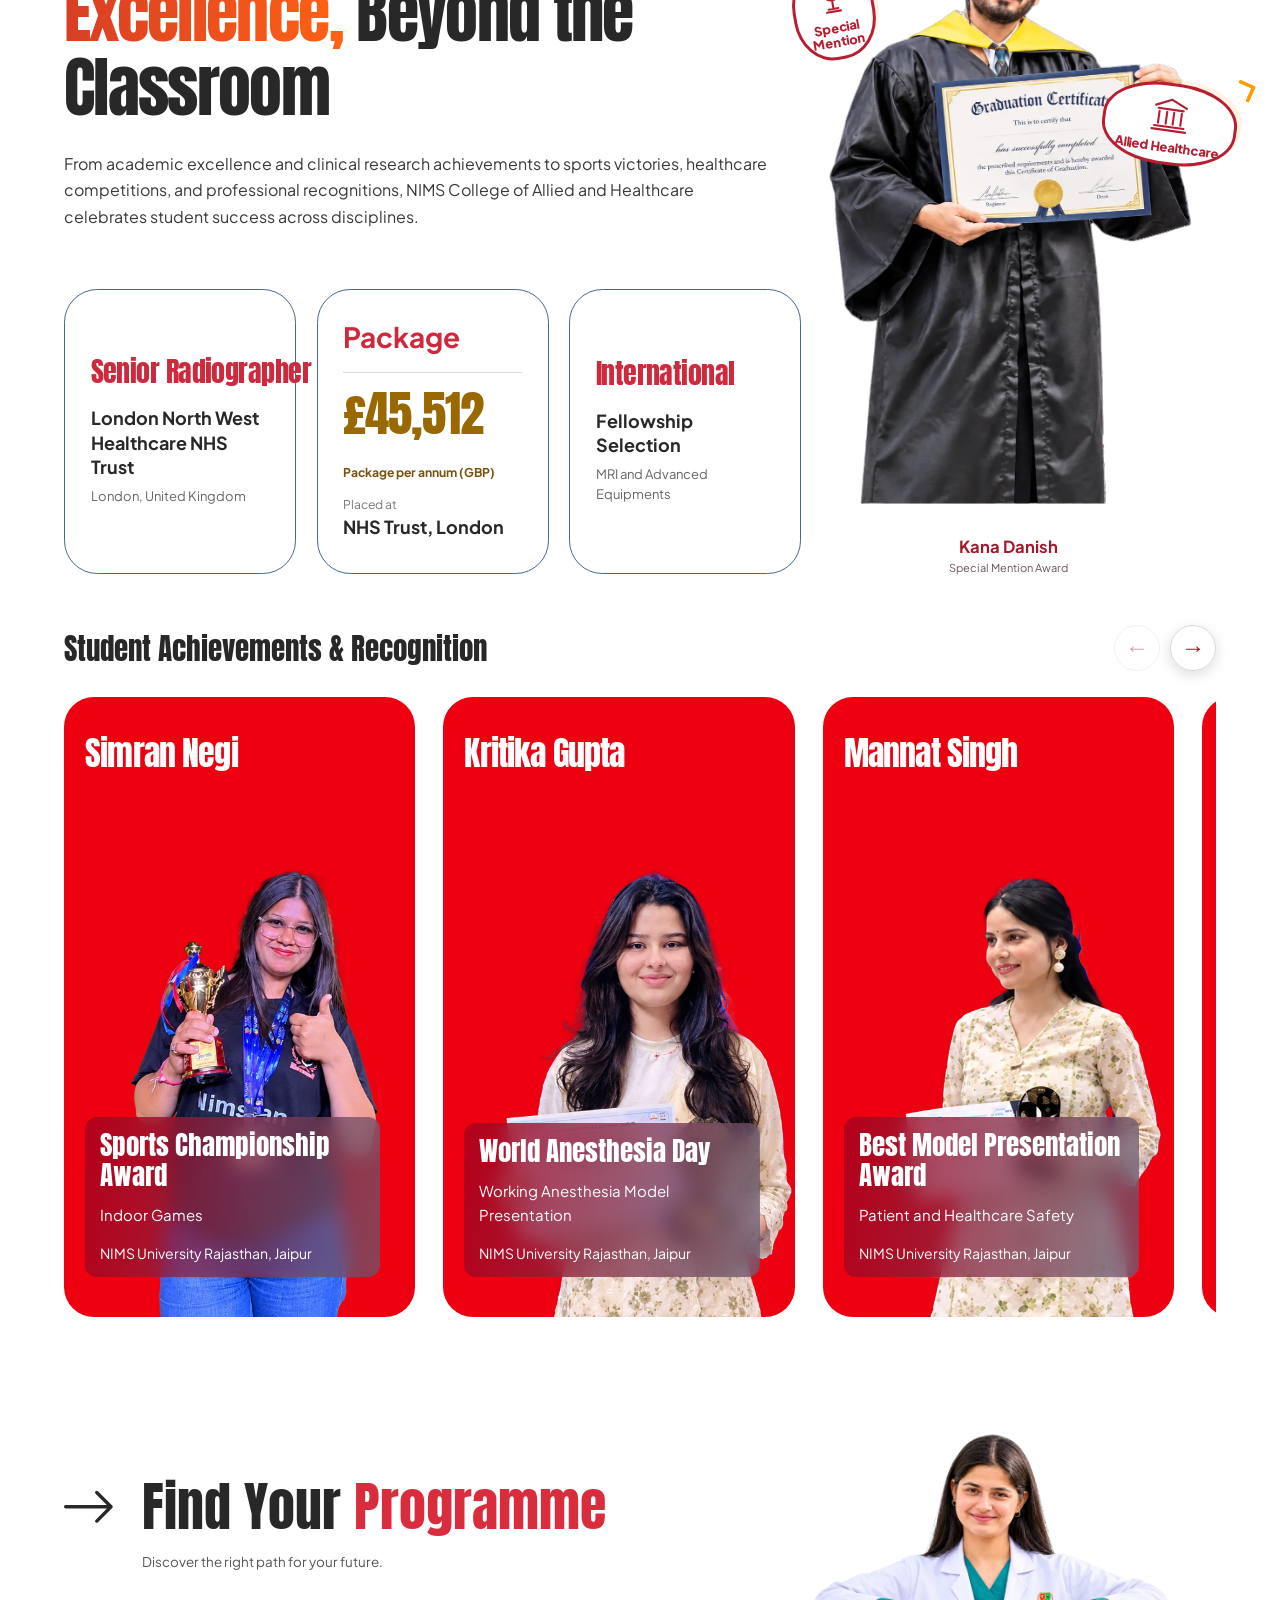
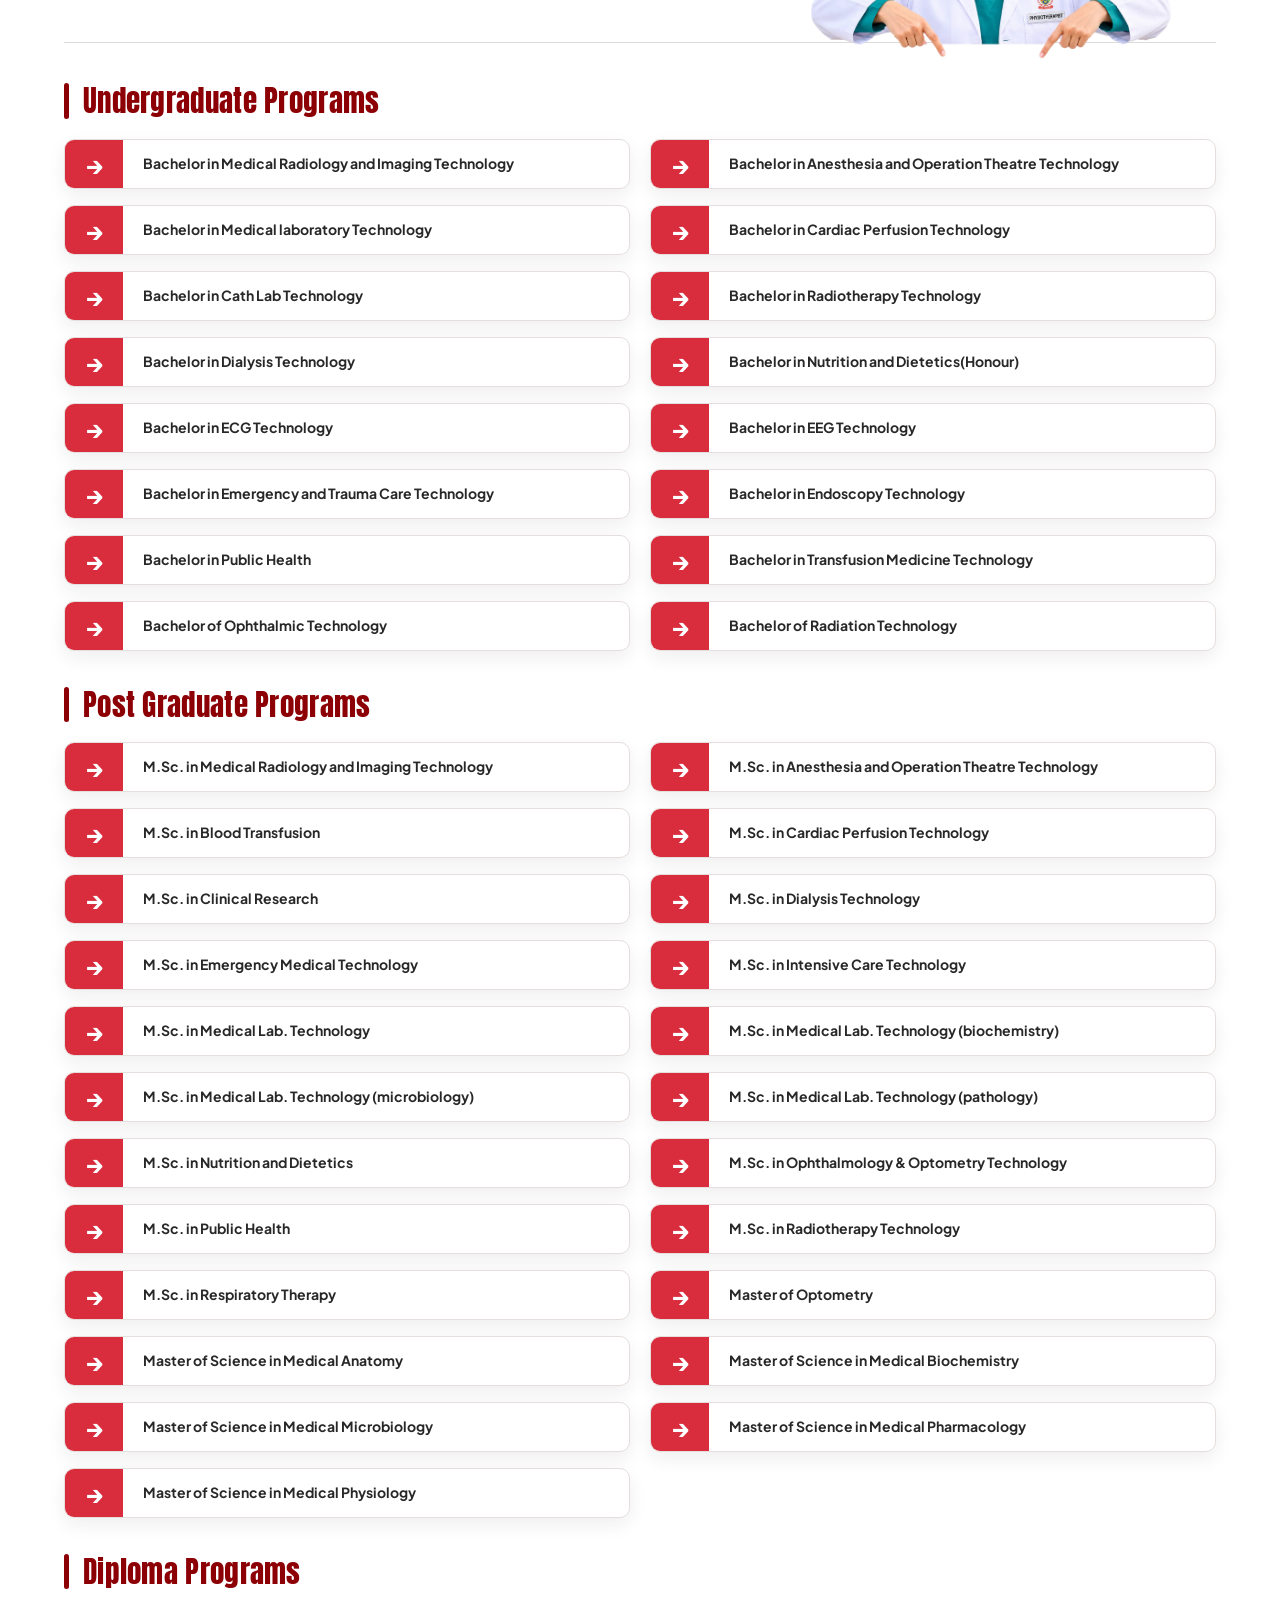
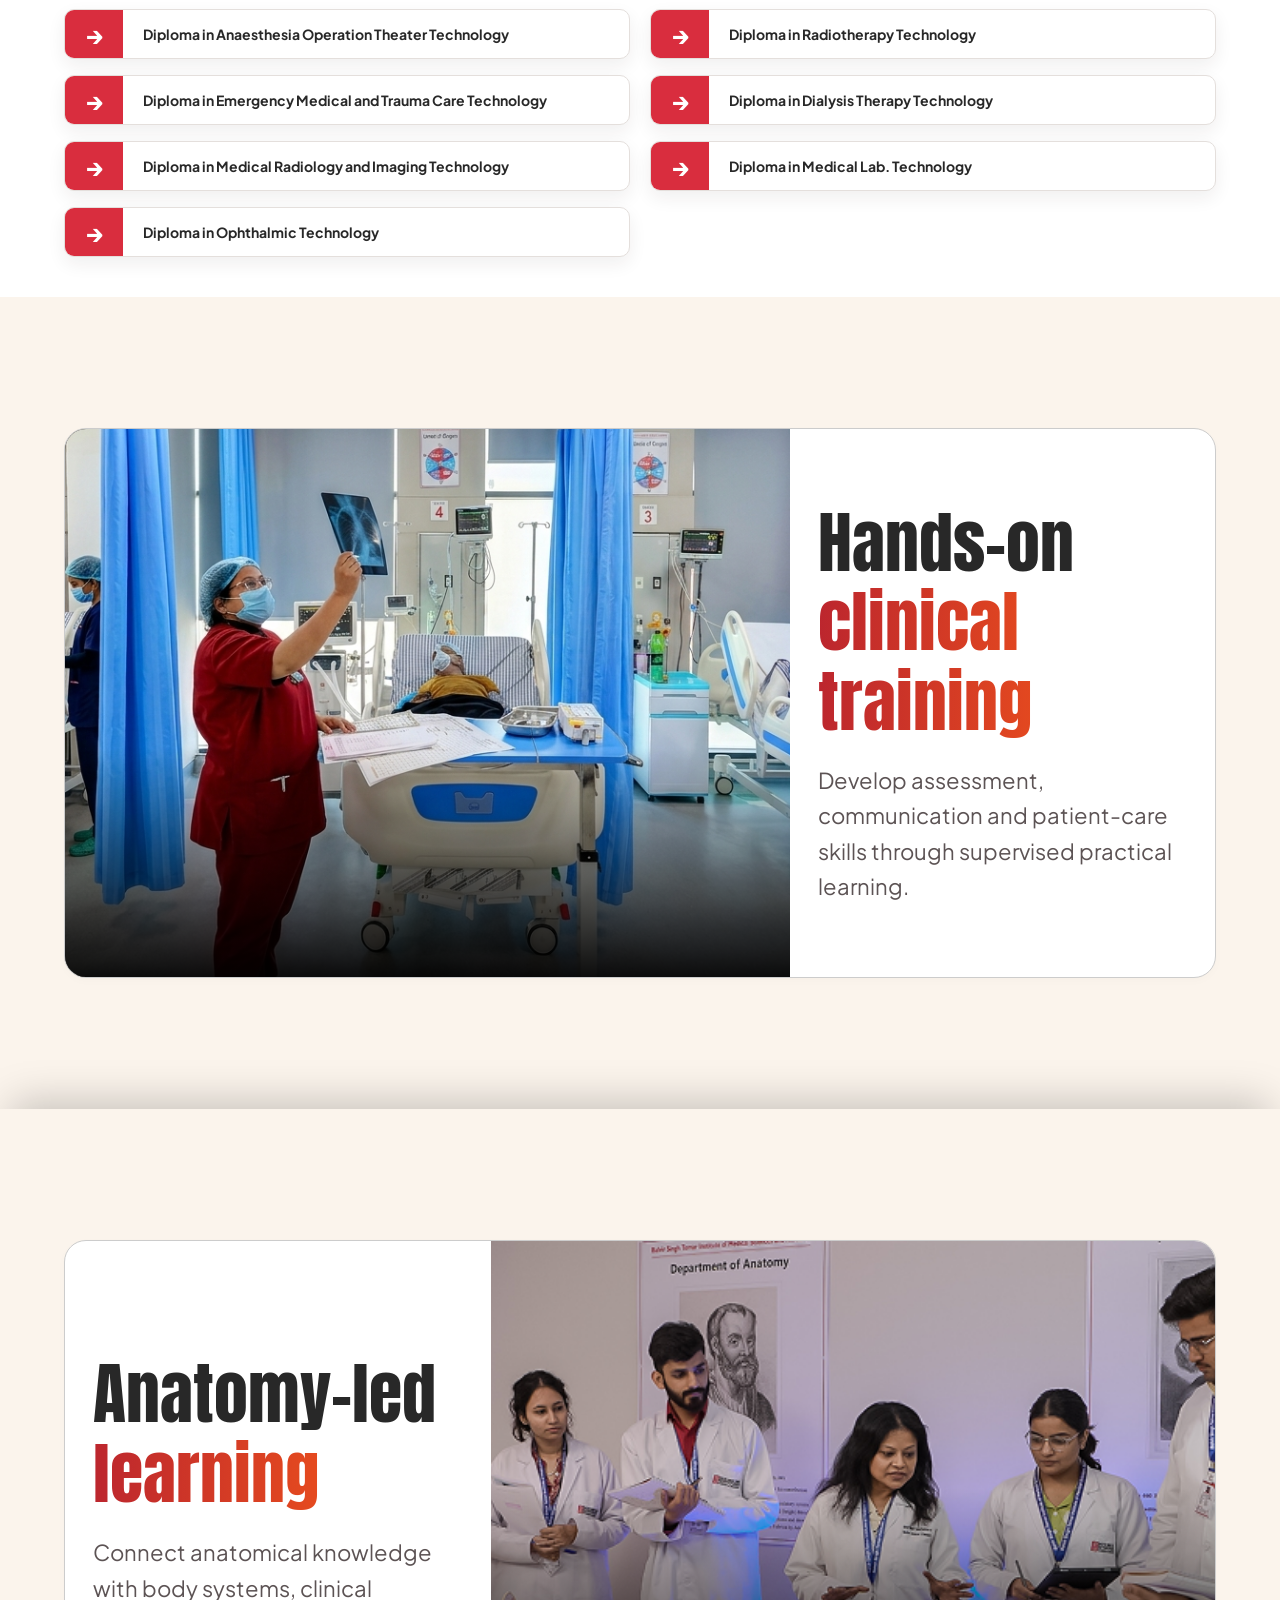
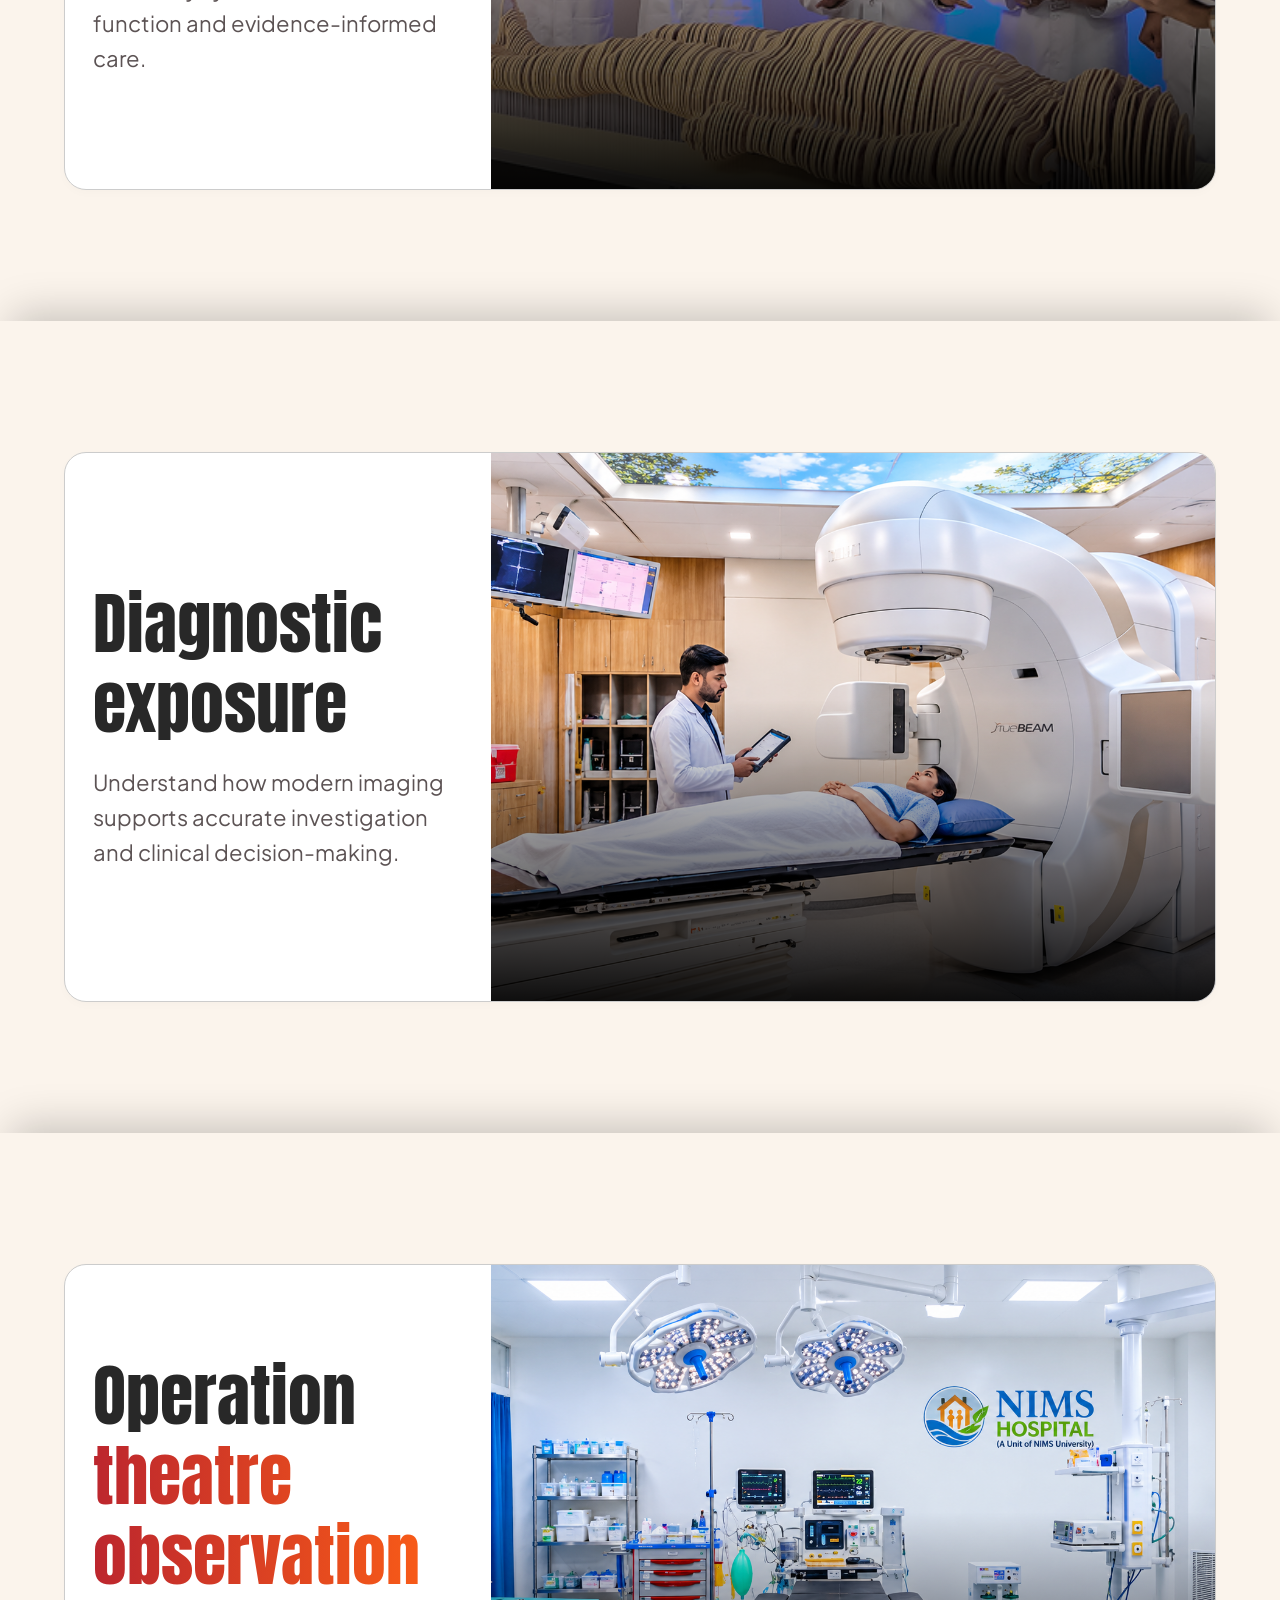
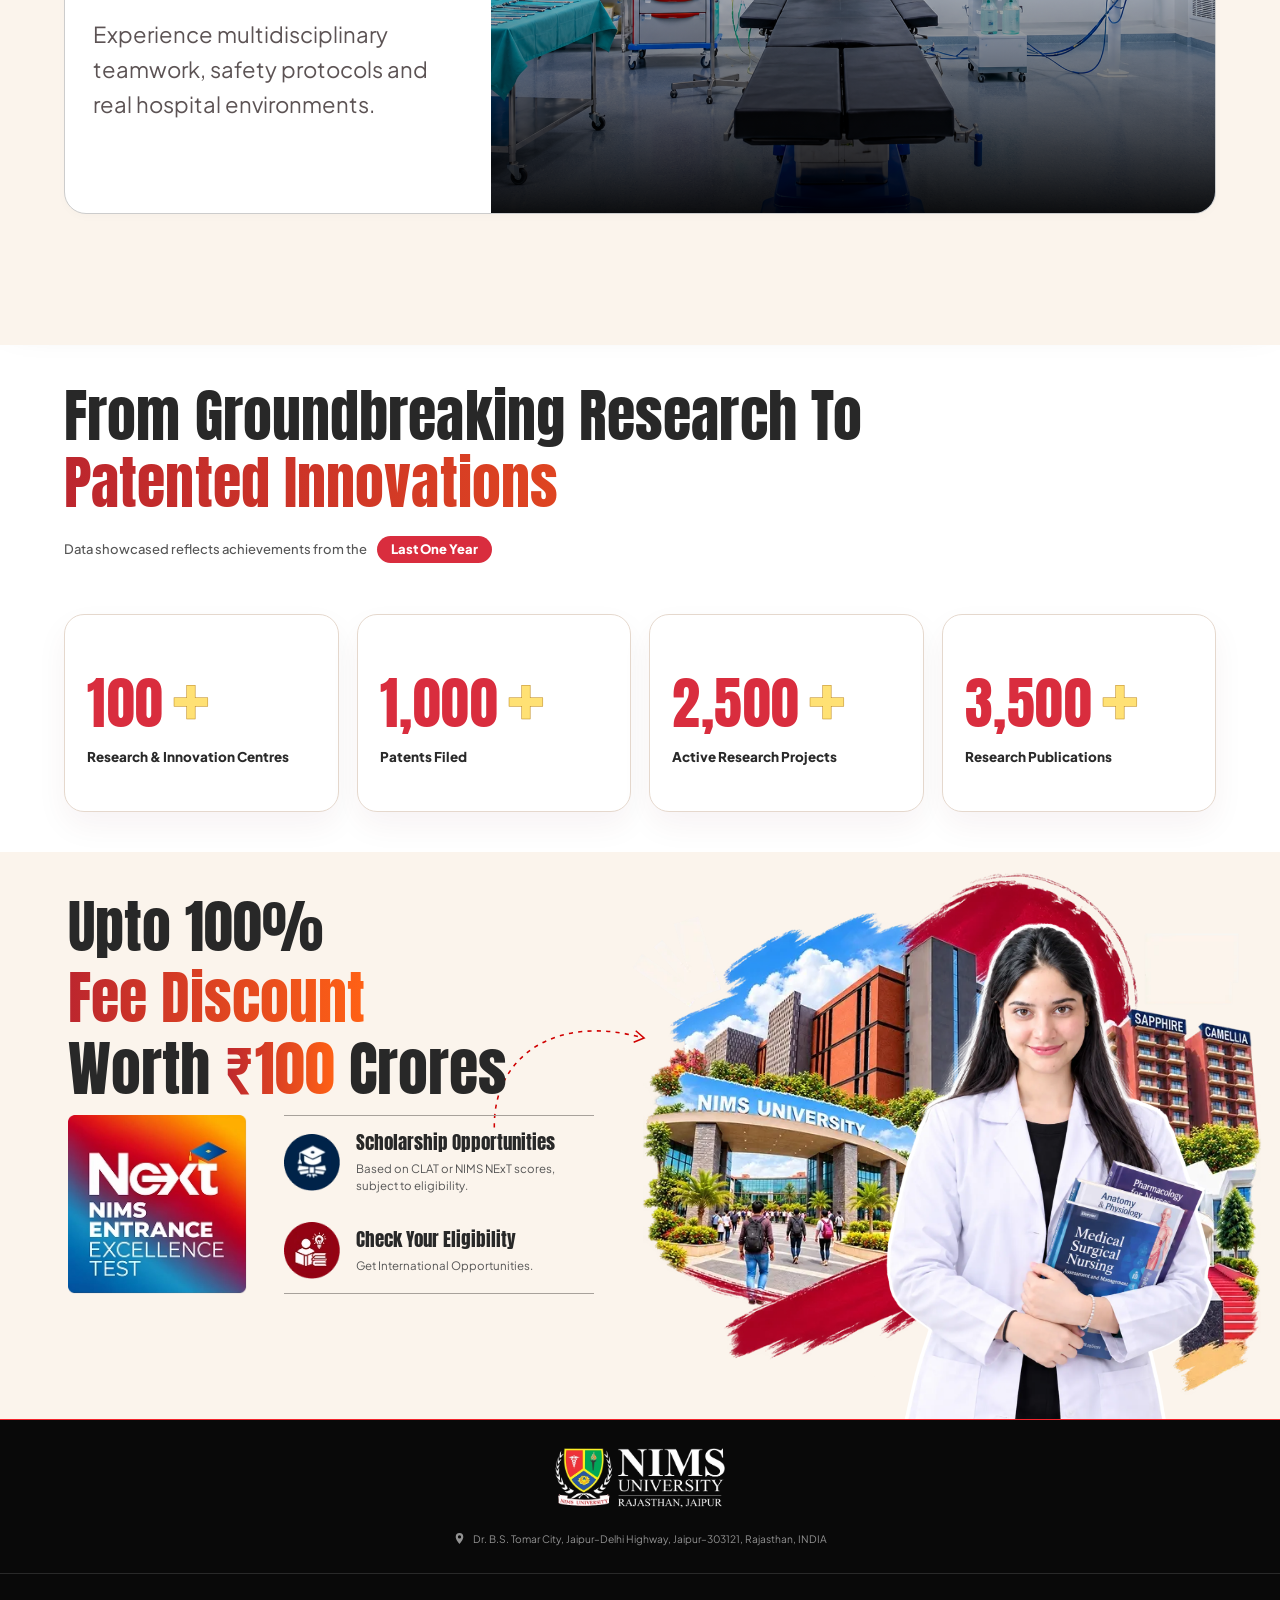
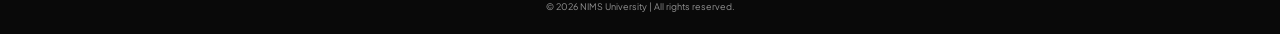
==== commit a4c7558d: "hero section updated" ====
--- a/index.html
+++ b/index.html
@@ -60,22 +60,22 @@
        <div>
         <img alt="Dual degree graduation cap" decoding="async" height="67" loading="eager" src="images/globe-icon.png" width="67">
         <p>
-         <strong>350+</strong>
+         <strong style="font-size: 25px;">350+</strong>
          <span>Global Academic Partnerships</span>
         </p>
        </div>
        <div>
         <img alt="Scholarship and fee discount" decoding="async" height="67" loading="eager" src="images/student-icon.avif" width="67">
         <p>
-         <strong>Get Up To 100%</strong>
+         <strong style="font-size: 25px;">Get Up To 100%</strong>
          <span>Fee Discount</span>
         </p>
        </div>
        <div>
         <img alt="Expert faculty and industry guidance" decoding="async" height="67" loading="eager" src="images/quality-icon.avif" width="67">
         <p>
-         <strong>7 MPT</strong>
-         <span>Specialisations to Choose From</span>
+         <strong style="font-size: 25px;">12+</strong>
+         <span>Courses Offered</span>
         </p>
        </div>
       </div>
@@ -291,7 +291,7 @@
                                           <h2>
                                                  Build Your Future in Allied and Healthcare Sciences <span>Strong Placements. Diverse Programmes.</span>
                                           </h2>
-                                          <p>Explore rewarding career opportunities in **Allied and Healthcare Sciences** with hands-on clinical training, expert faculty guidance, modern healthcare facilities, practical learning experiences, and industry-oriented programmes designed to develop skilled, compassionate, and confident Allied and Healthcare professionals ready to make a difference in healthcare.
+                                          <p>Explore rewarding career opportunities in Allied and Healthcare Sciences with hands-on clinical training, expert faculty guidance, modern healthcare facilities, practical learning experiences, and industry-oriented programmes designed to develop skilled, compassionate, and confident Allied and Healthcare professionals ready to make a difference in healthcare.
 </p>
                                    </div>
                                    <div aria-label="Law placement highlights" class="package-grid law-placement-metrics">
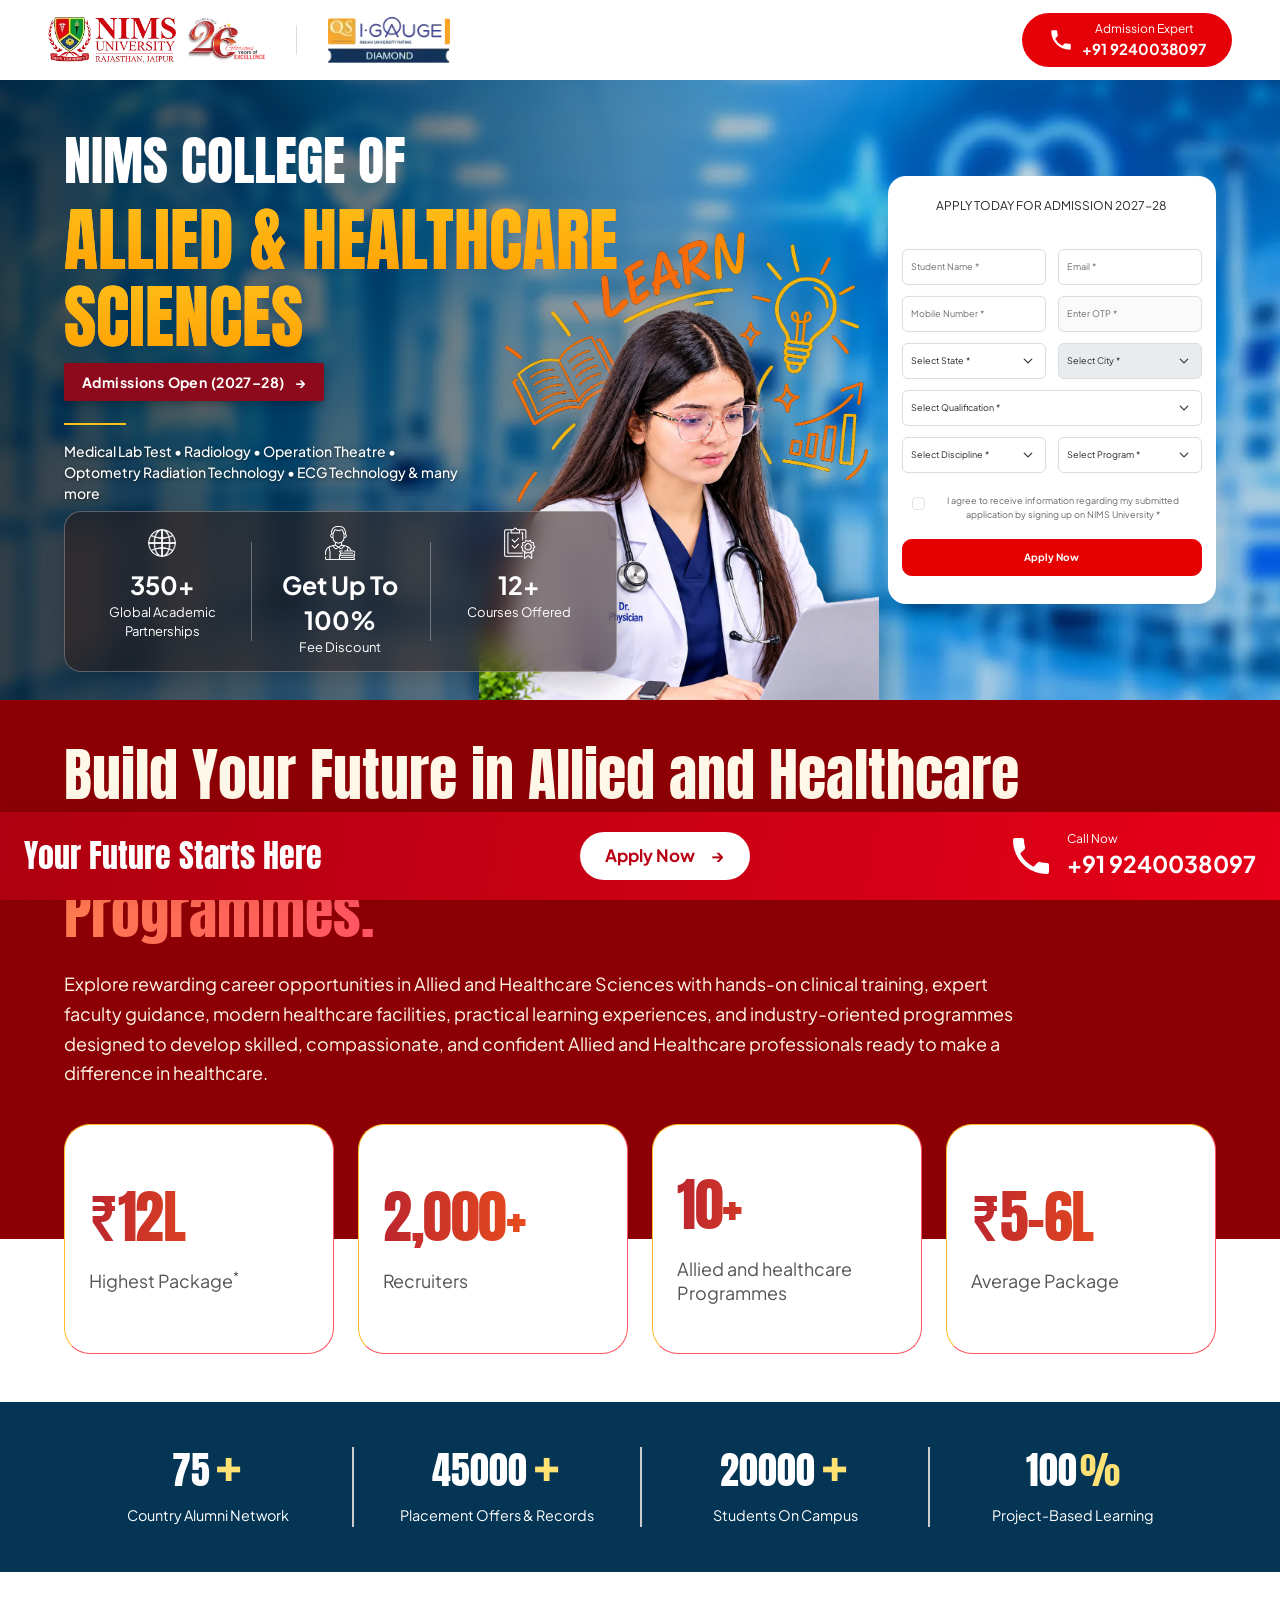
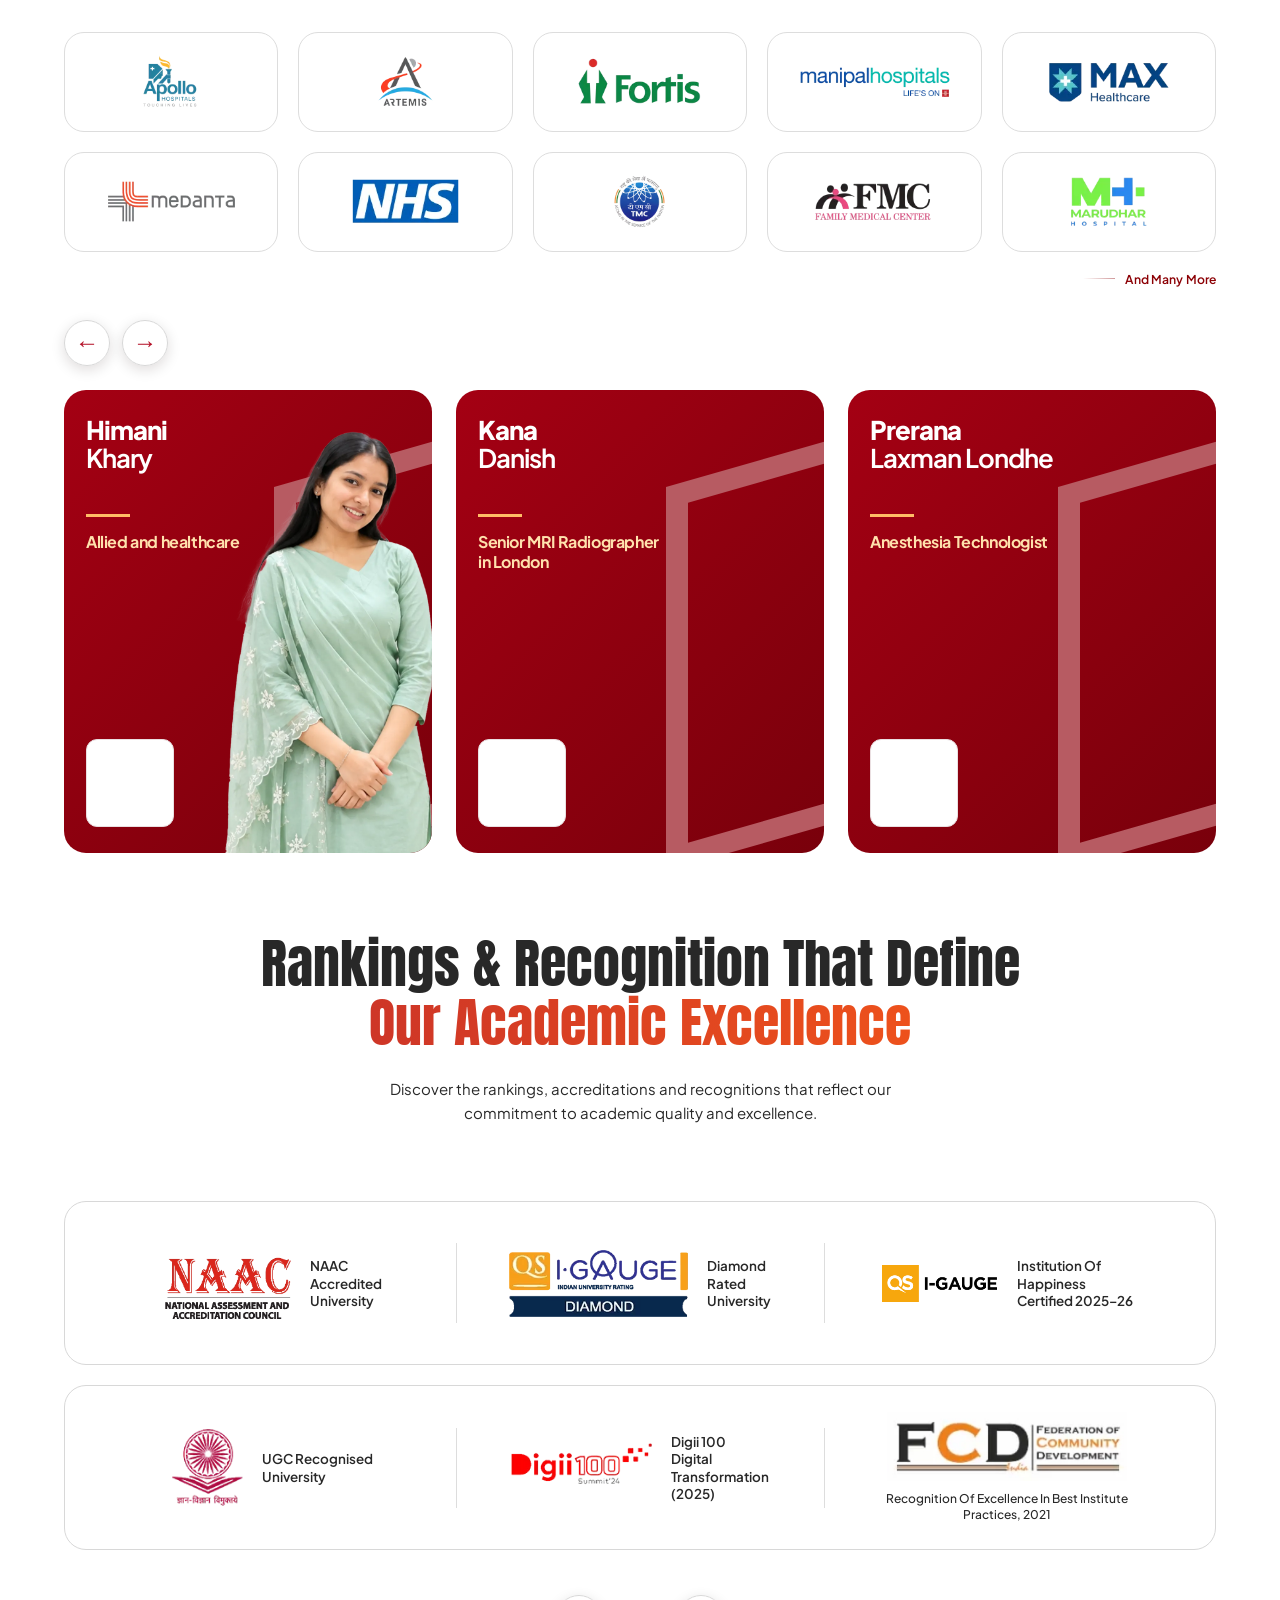
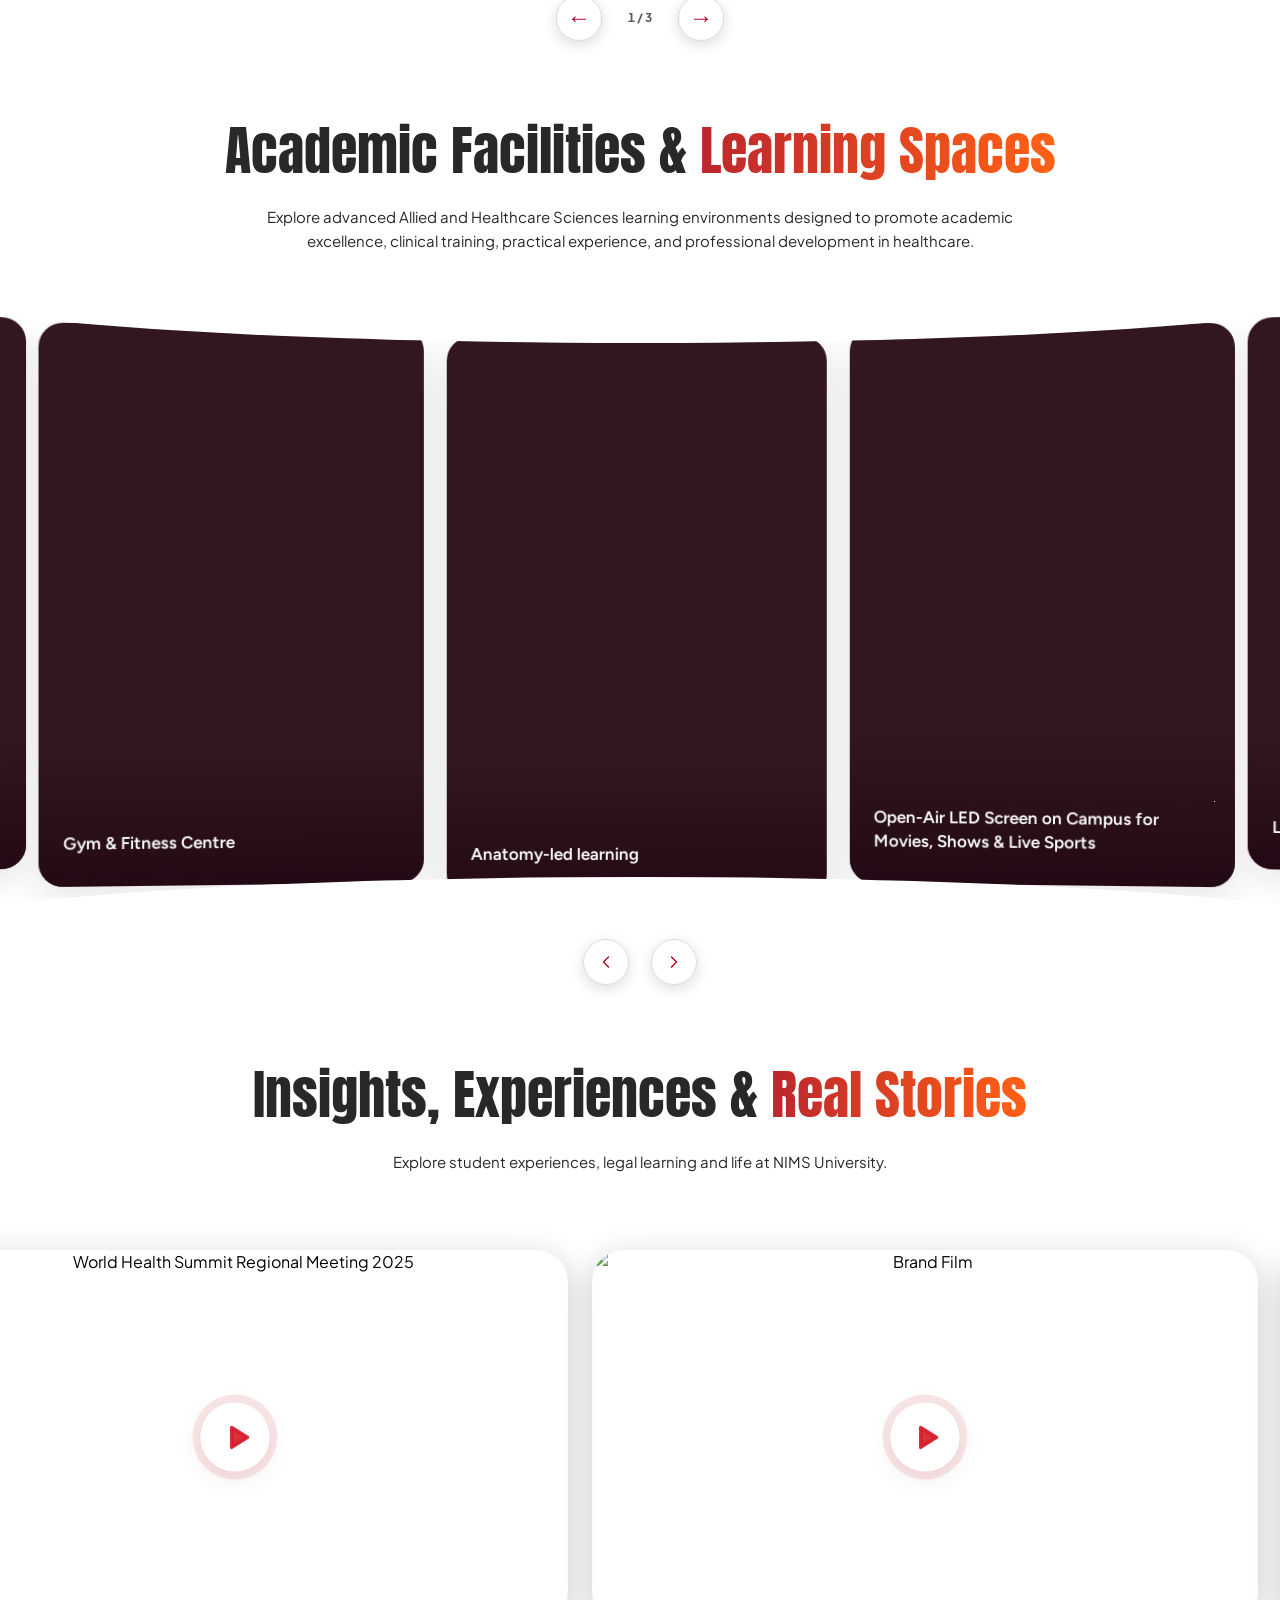
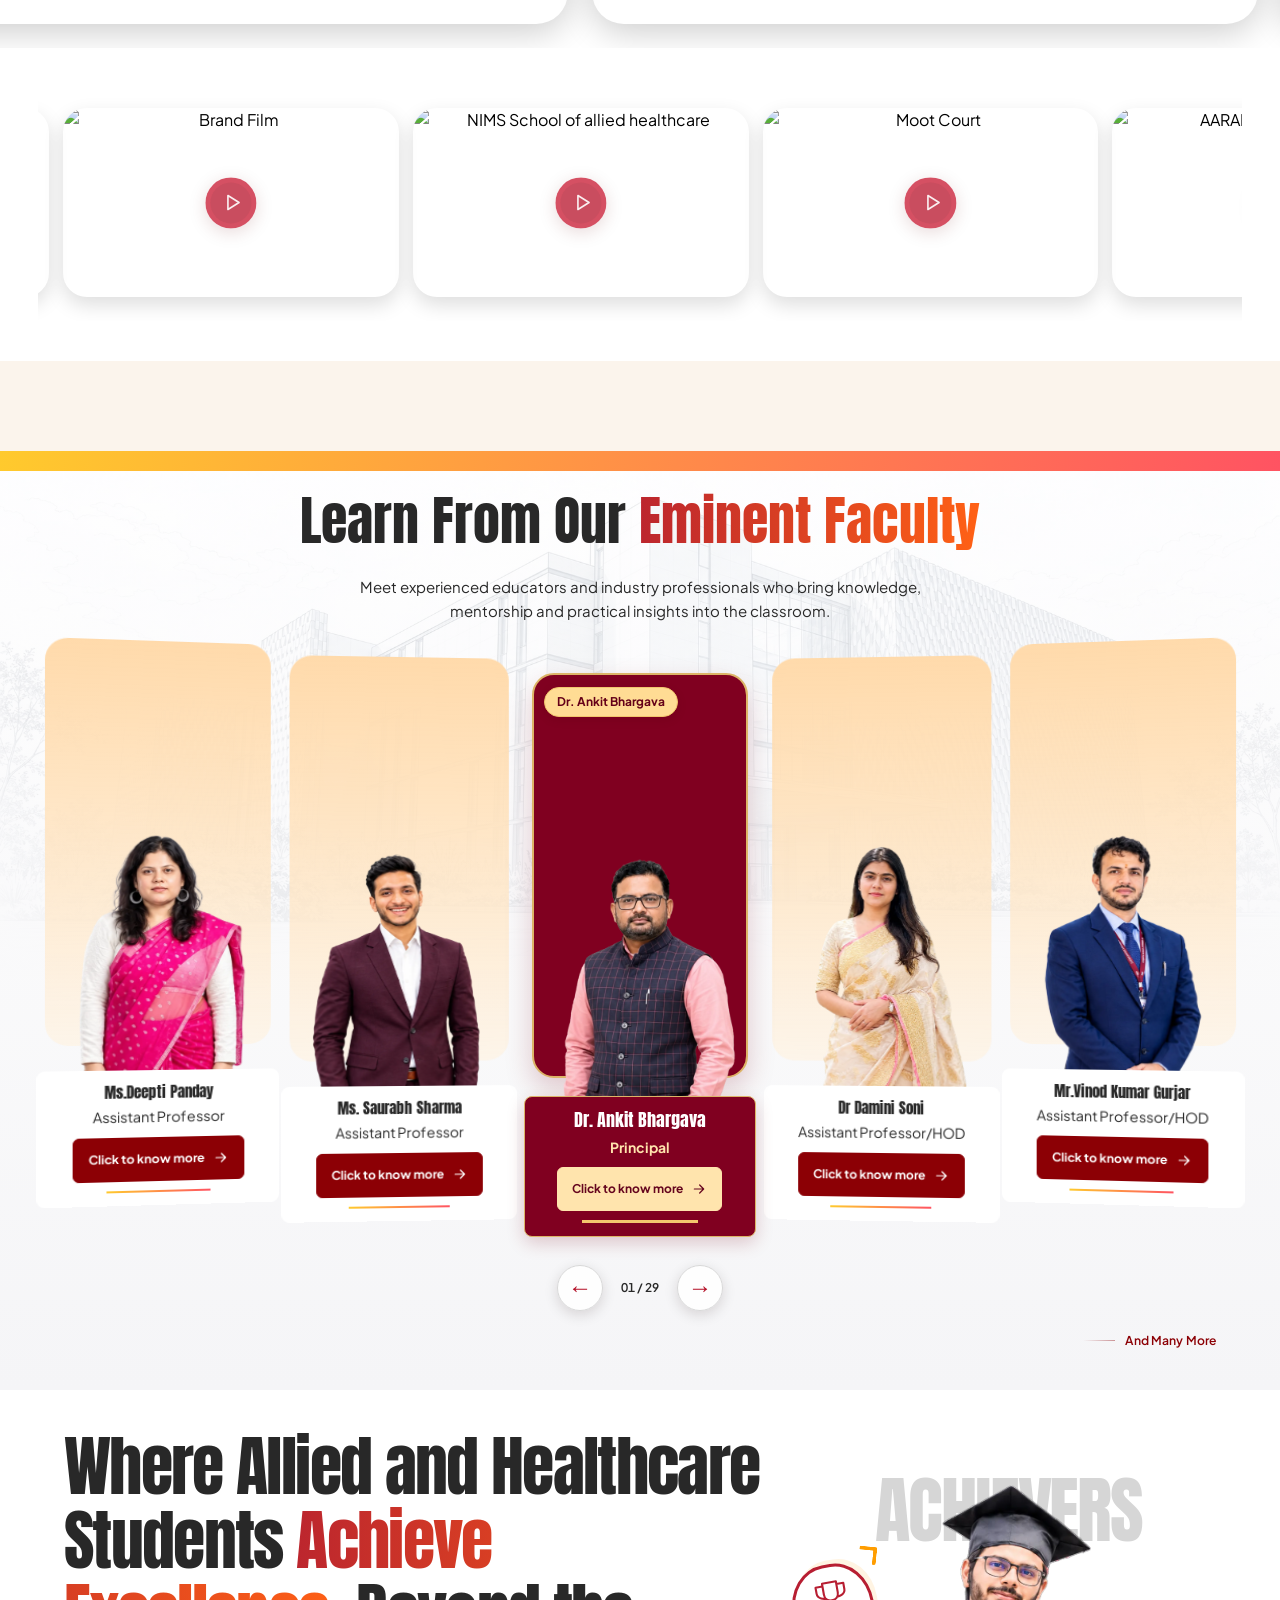
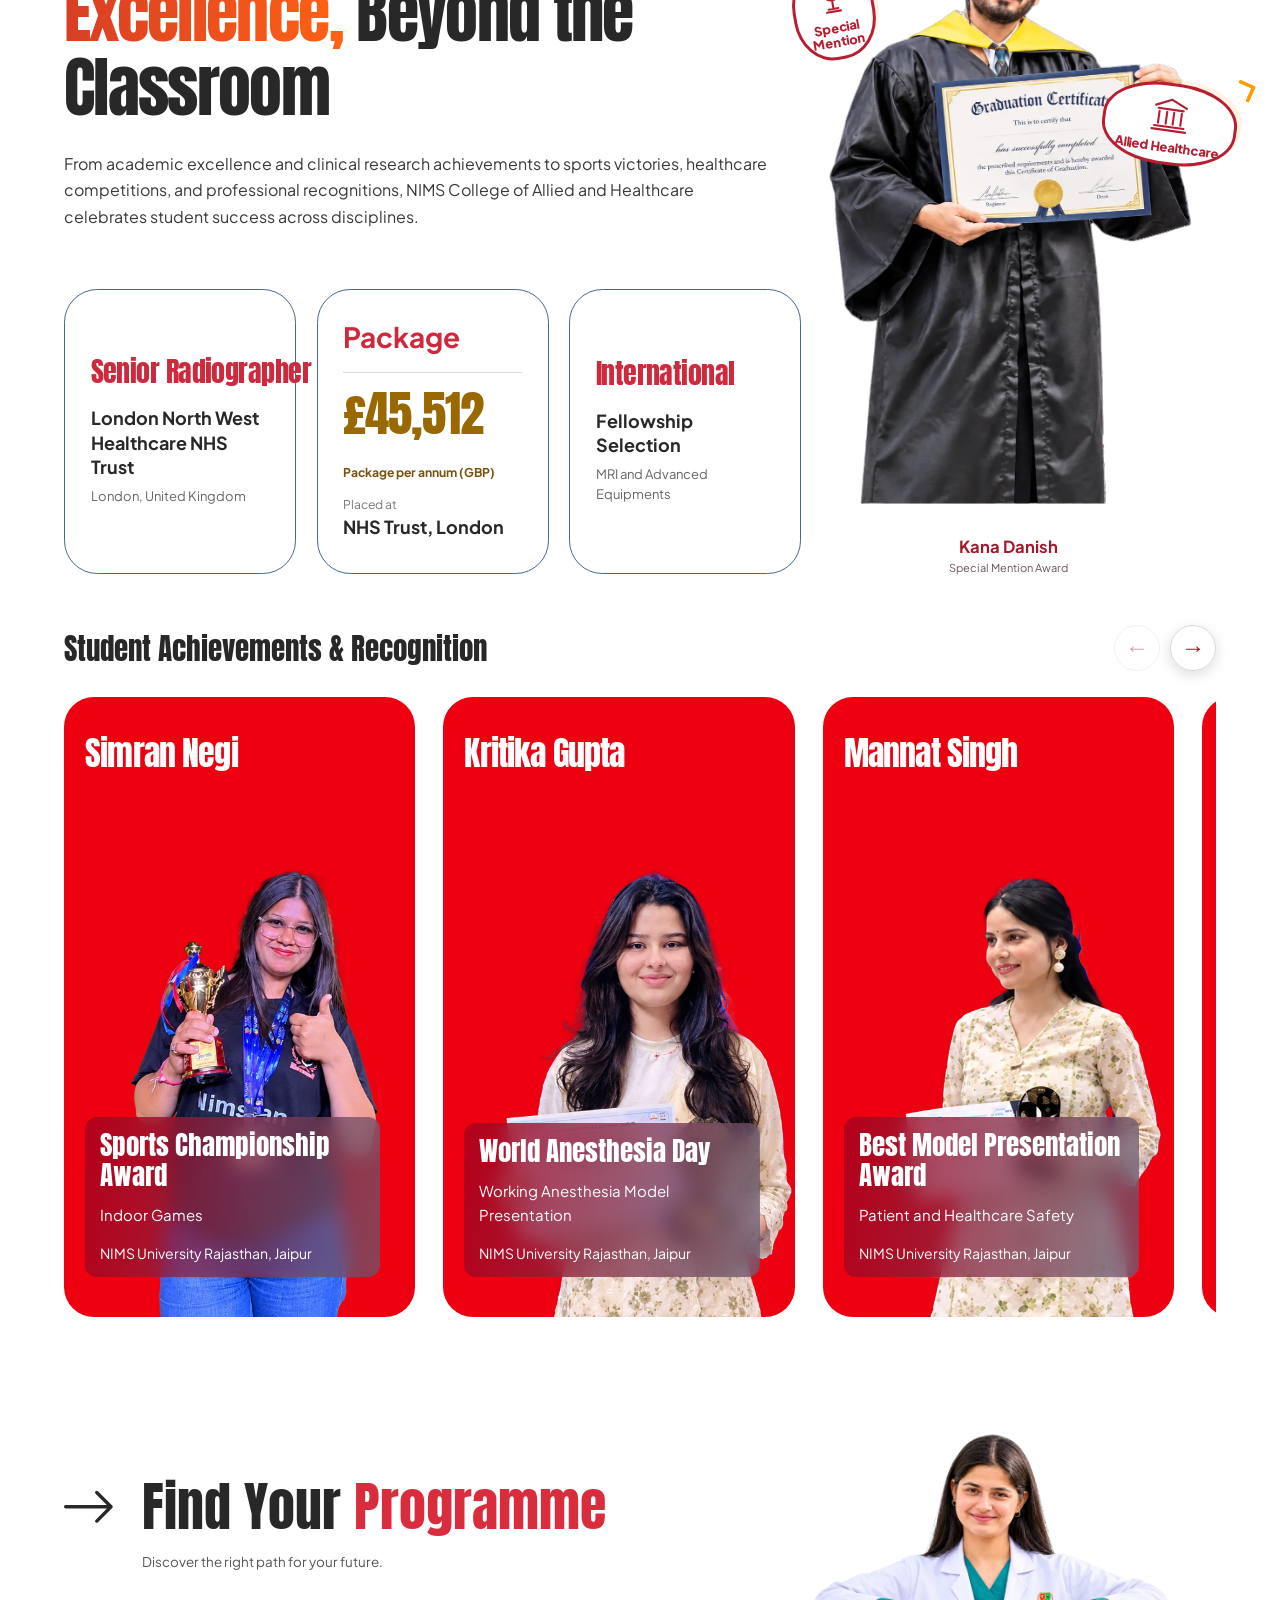
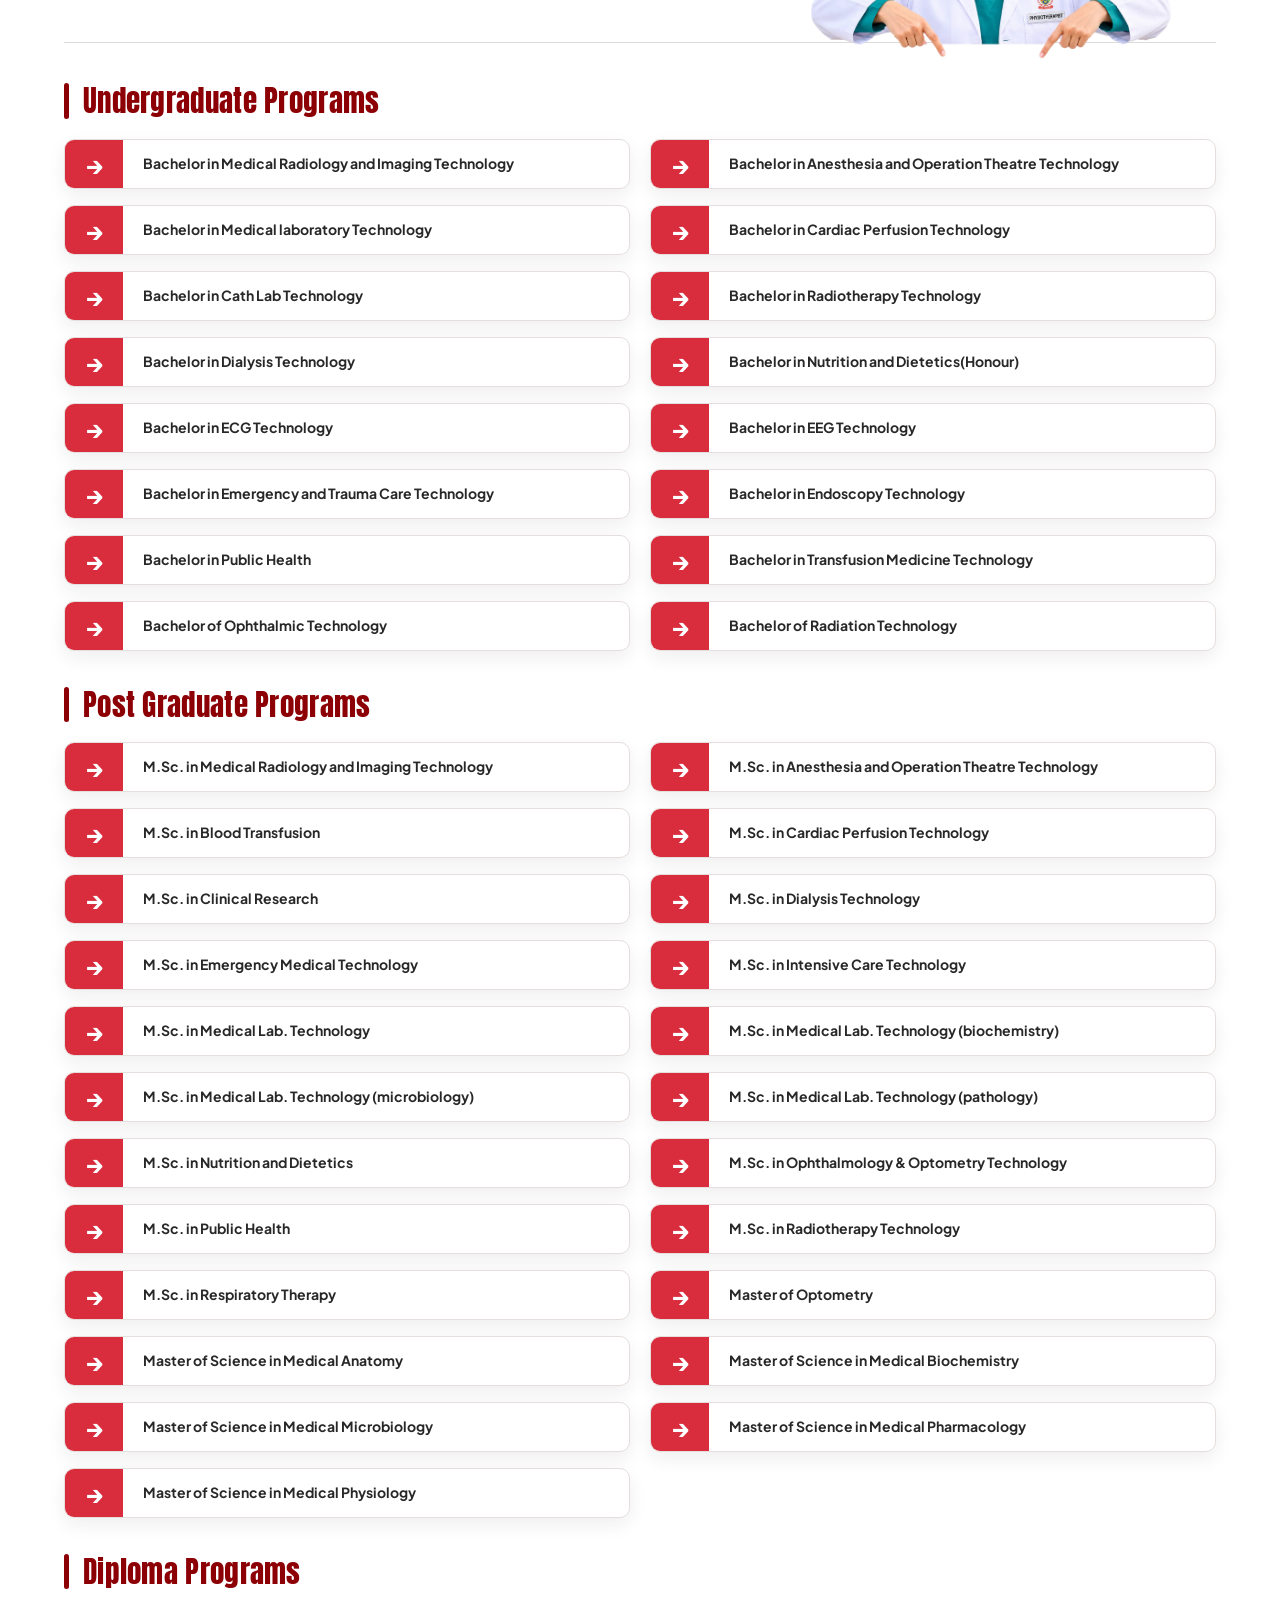
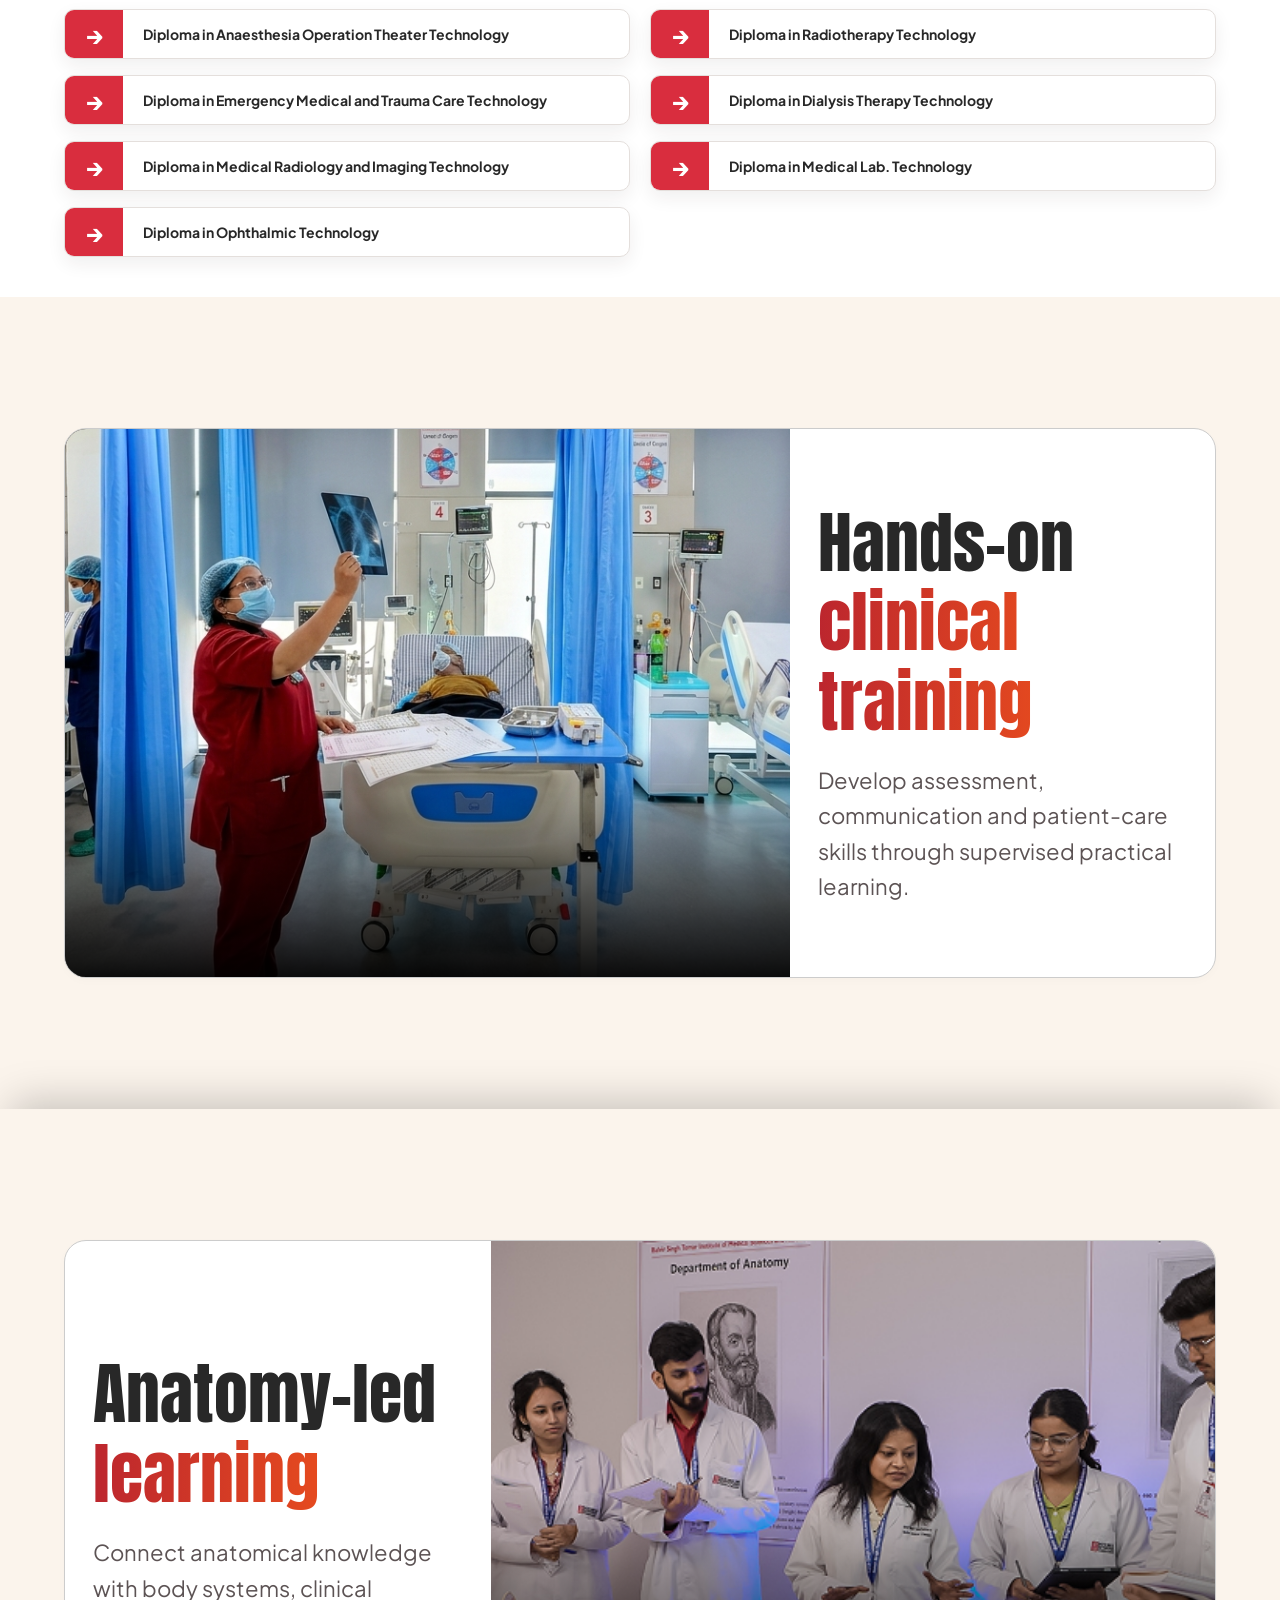
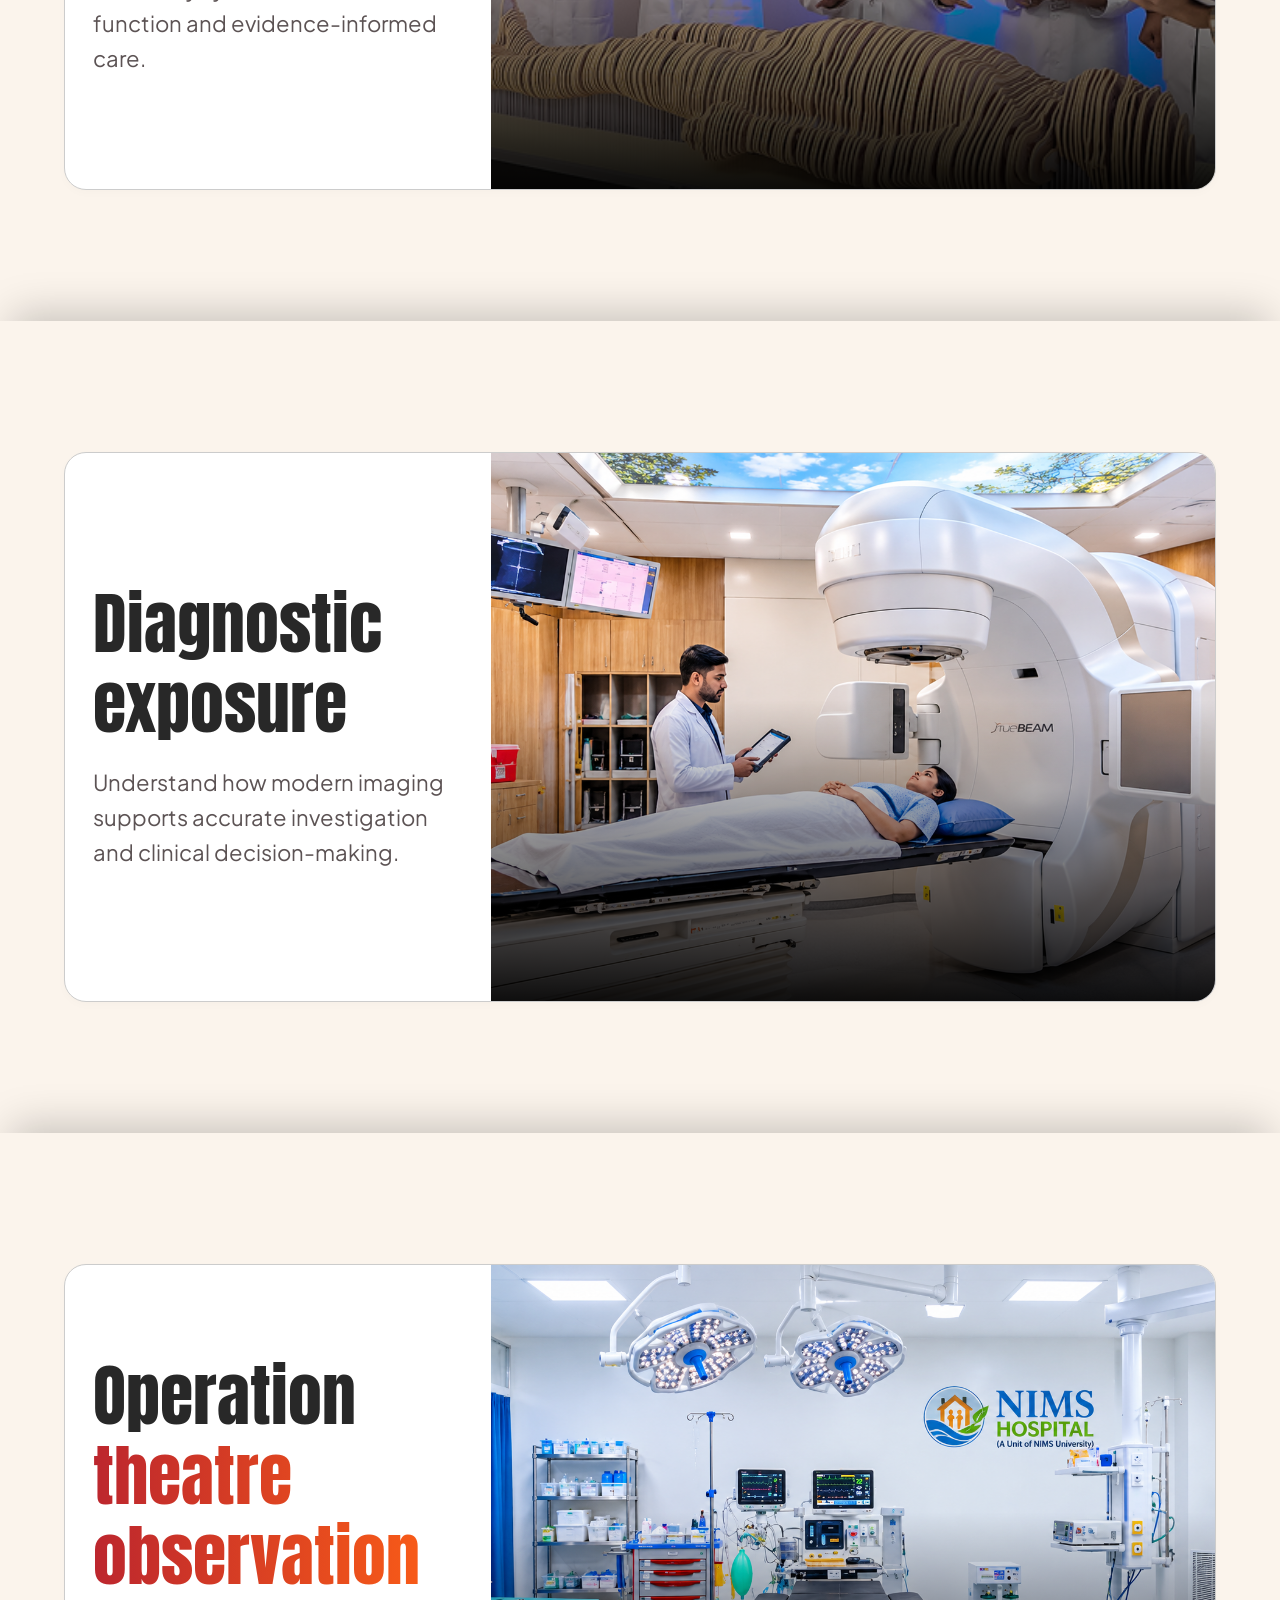
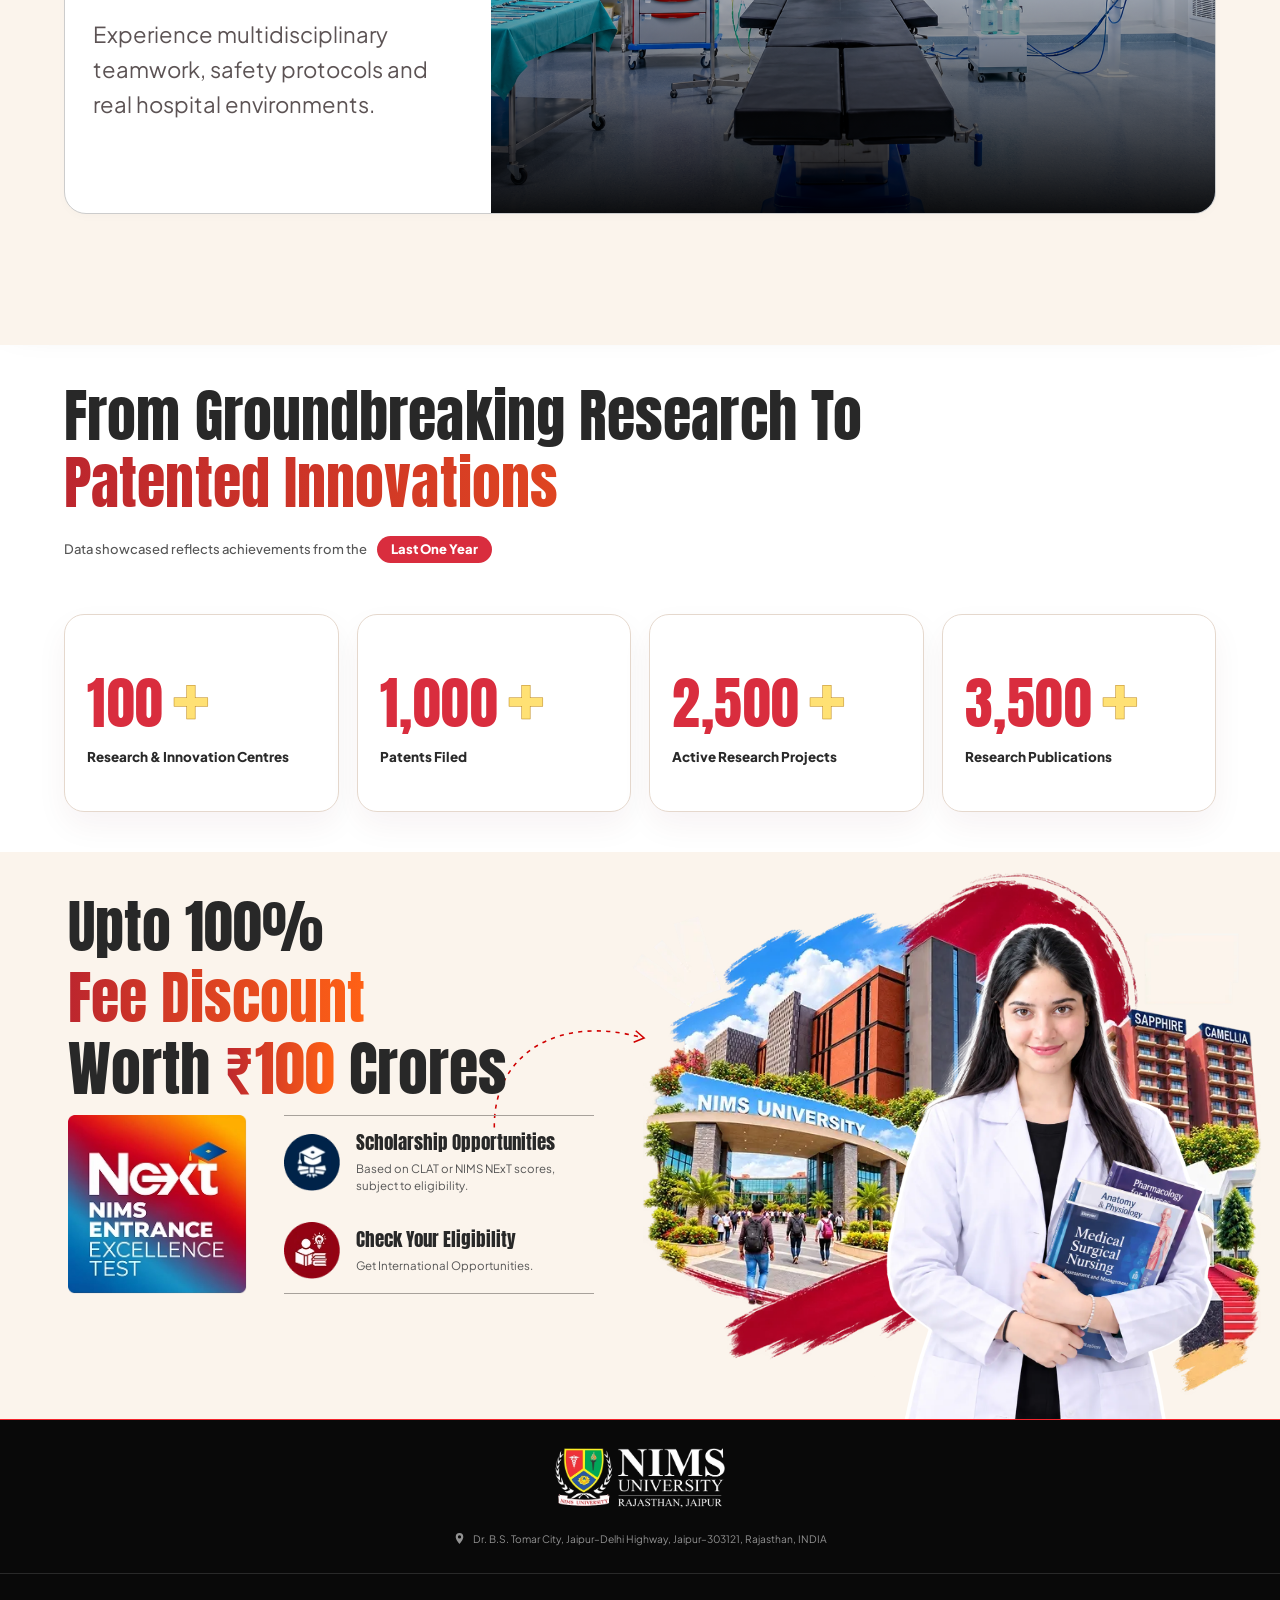
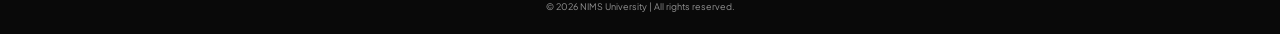
==== commit 1eef1c34: "hero section updated" ====
--- a/index.html
+++ b/index.html
@@ -409,7 +409,7 @@
                                           <article aria-label="1 of 19: Himani Kheary" class="placement-card law-placement-card" data-student="rashmi-sharma" role="group">
                                                  <div class="placement-copy">
                                                         <div class="law-placement-details">
-                                                               <h3>Radio  <br><span>Technologist</span></h3>
+                                                               <h3>Himani <br><span>Khary</span></h3>
                                                                <hr>
                                                                <p class="law-placement-role">Allied and healthcare</p>
                                                         </div>
